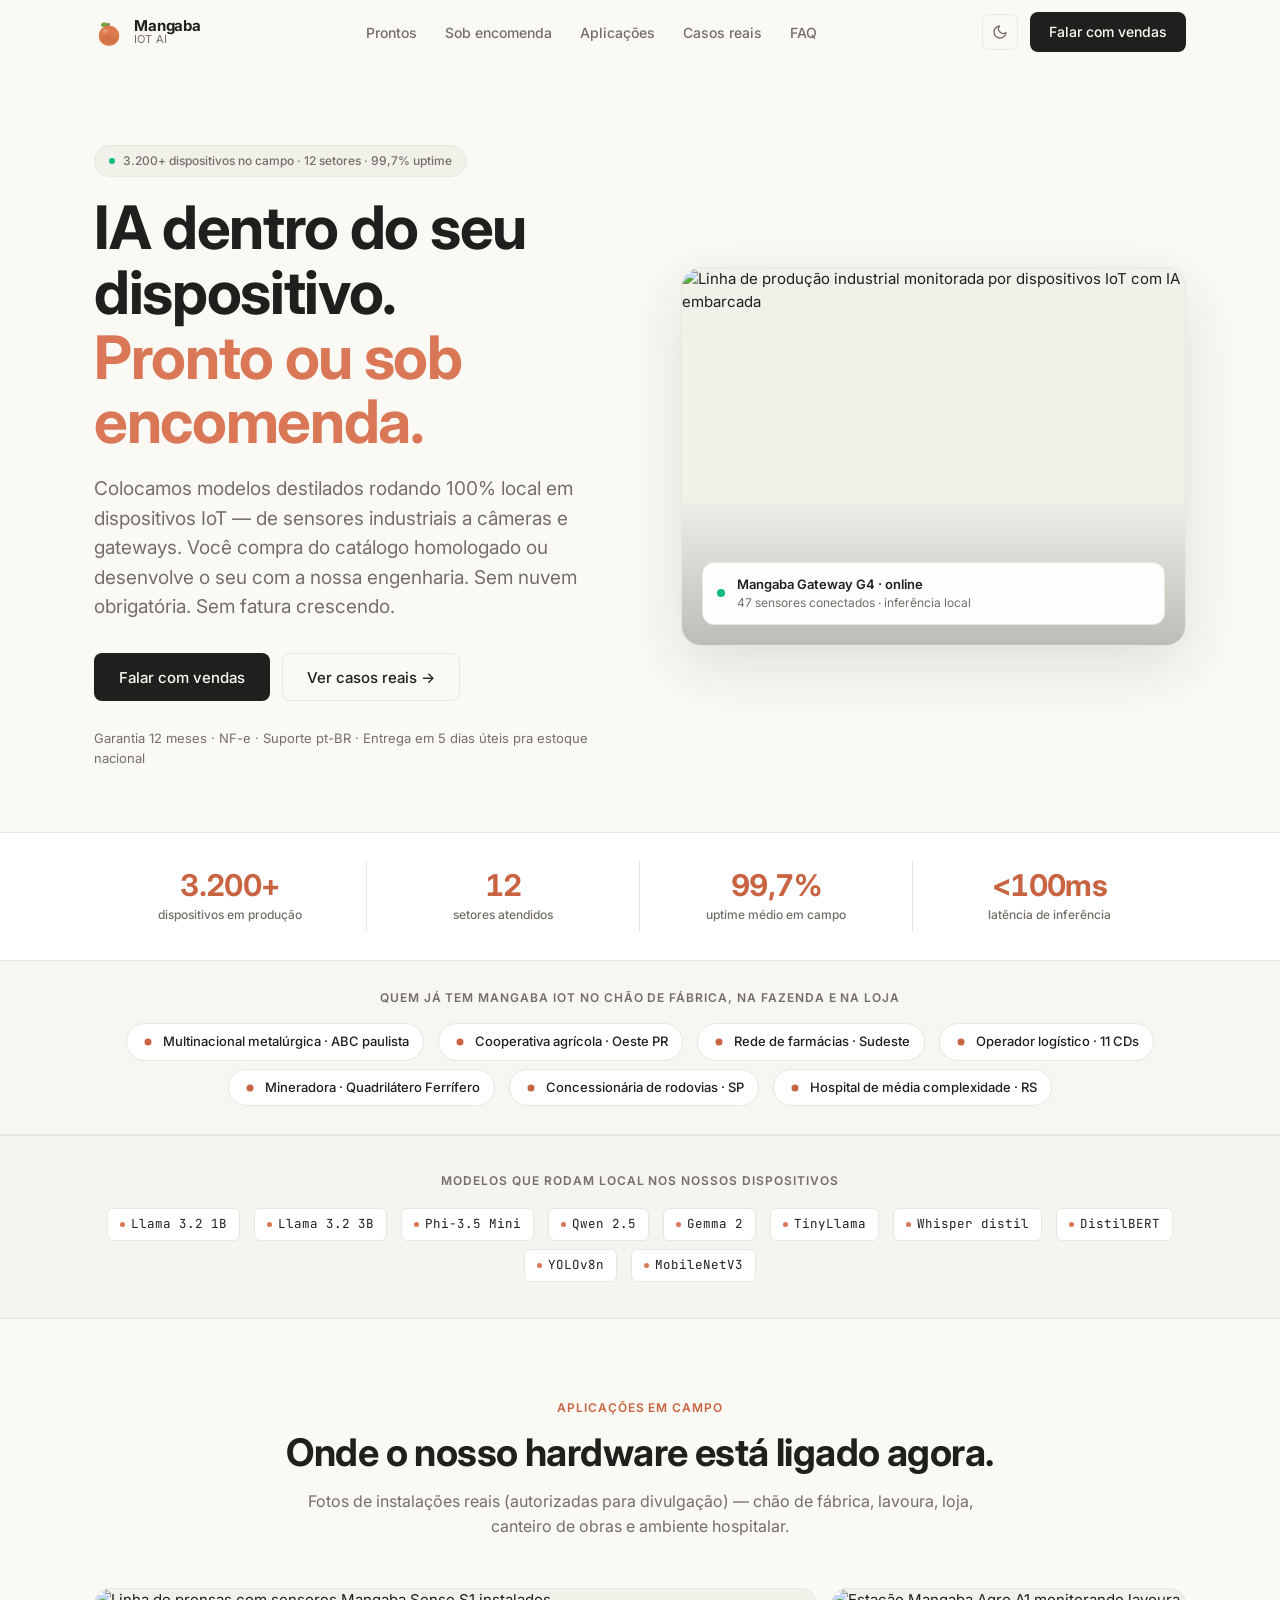
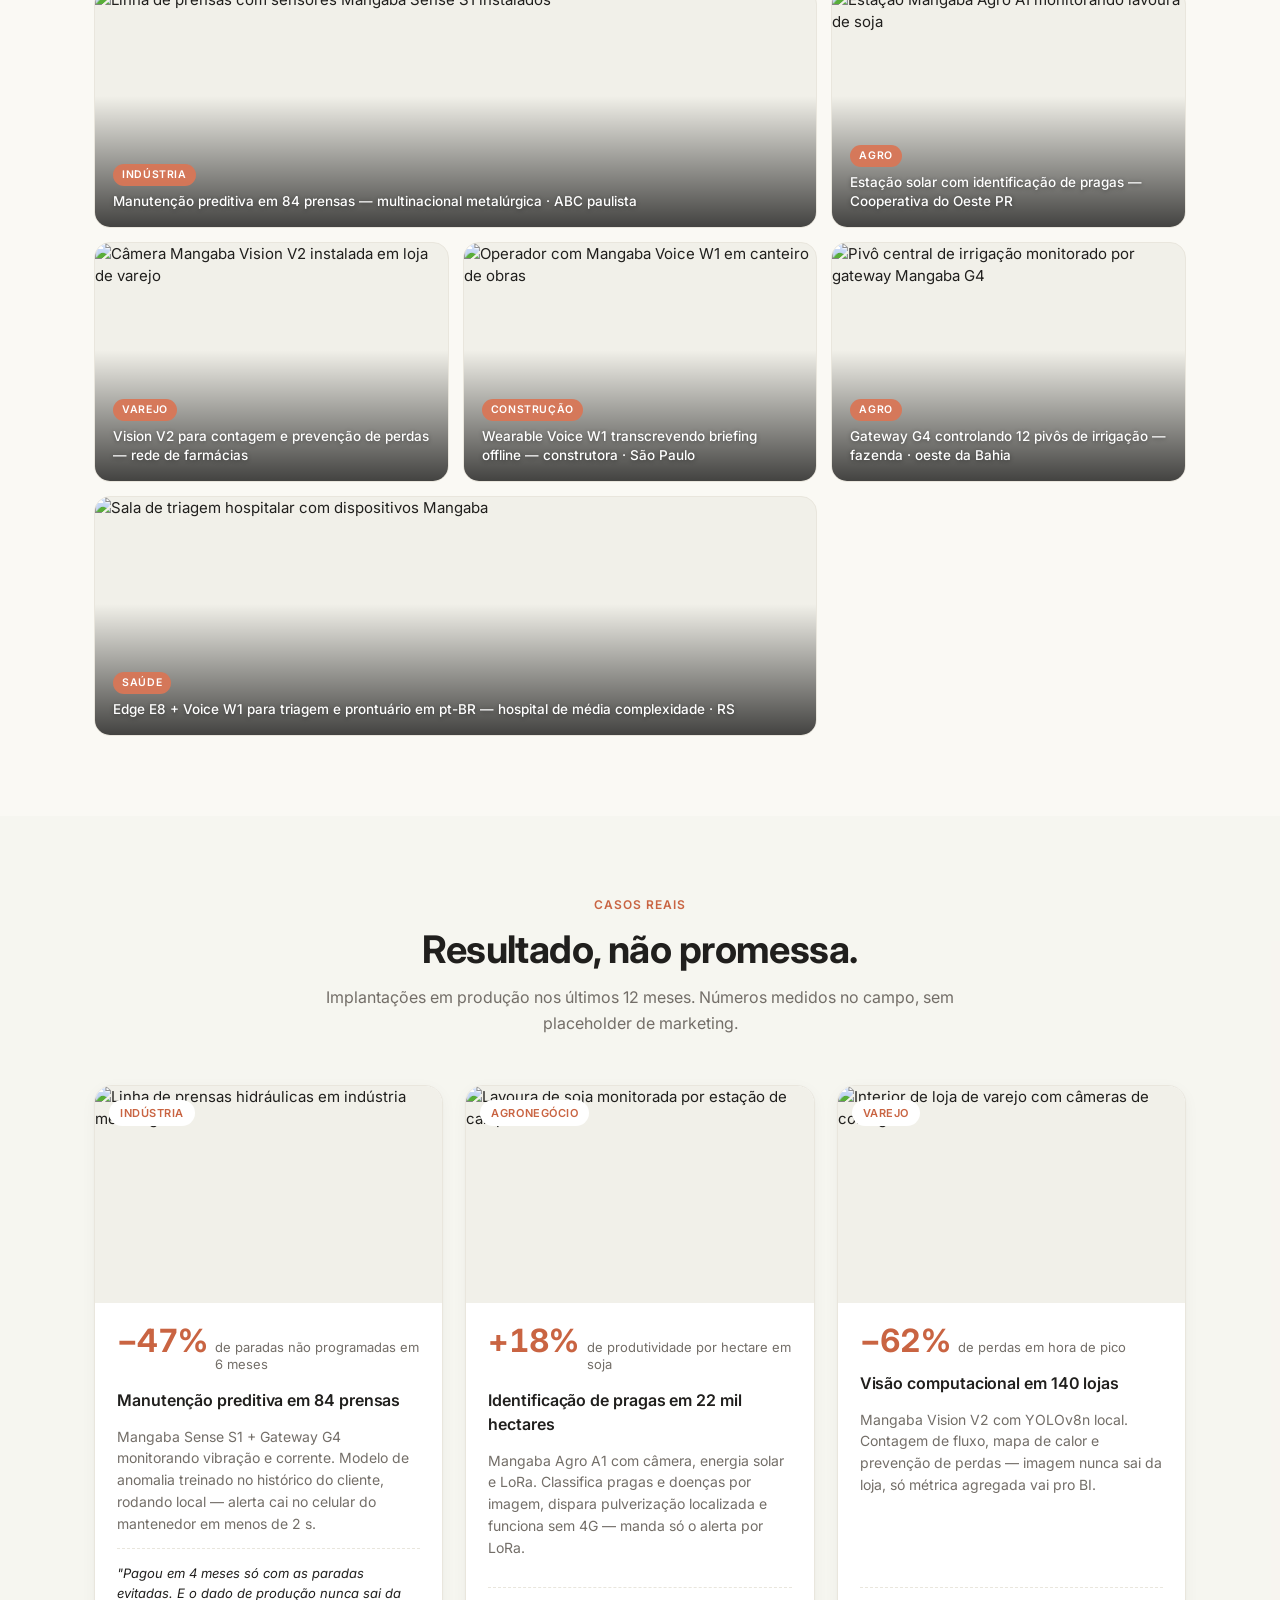
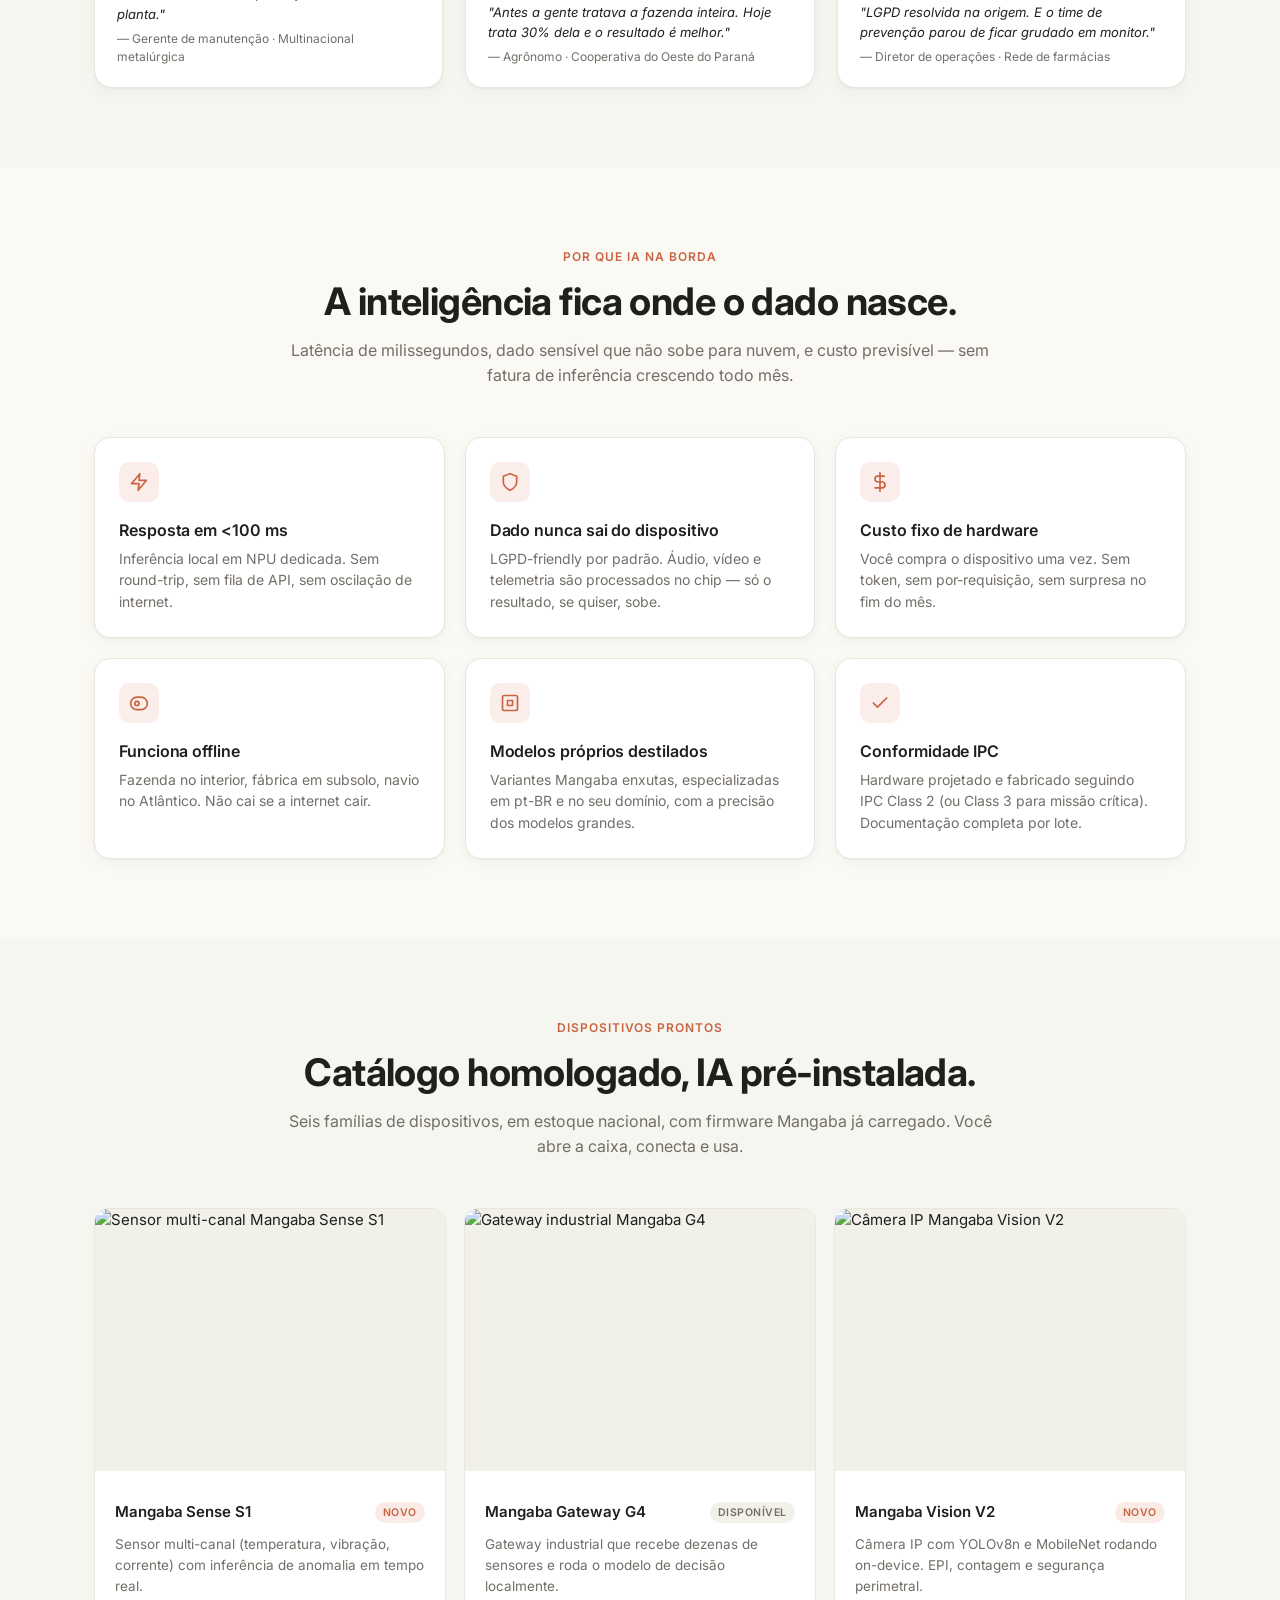
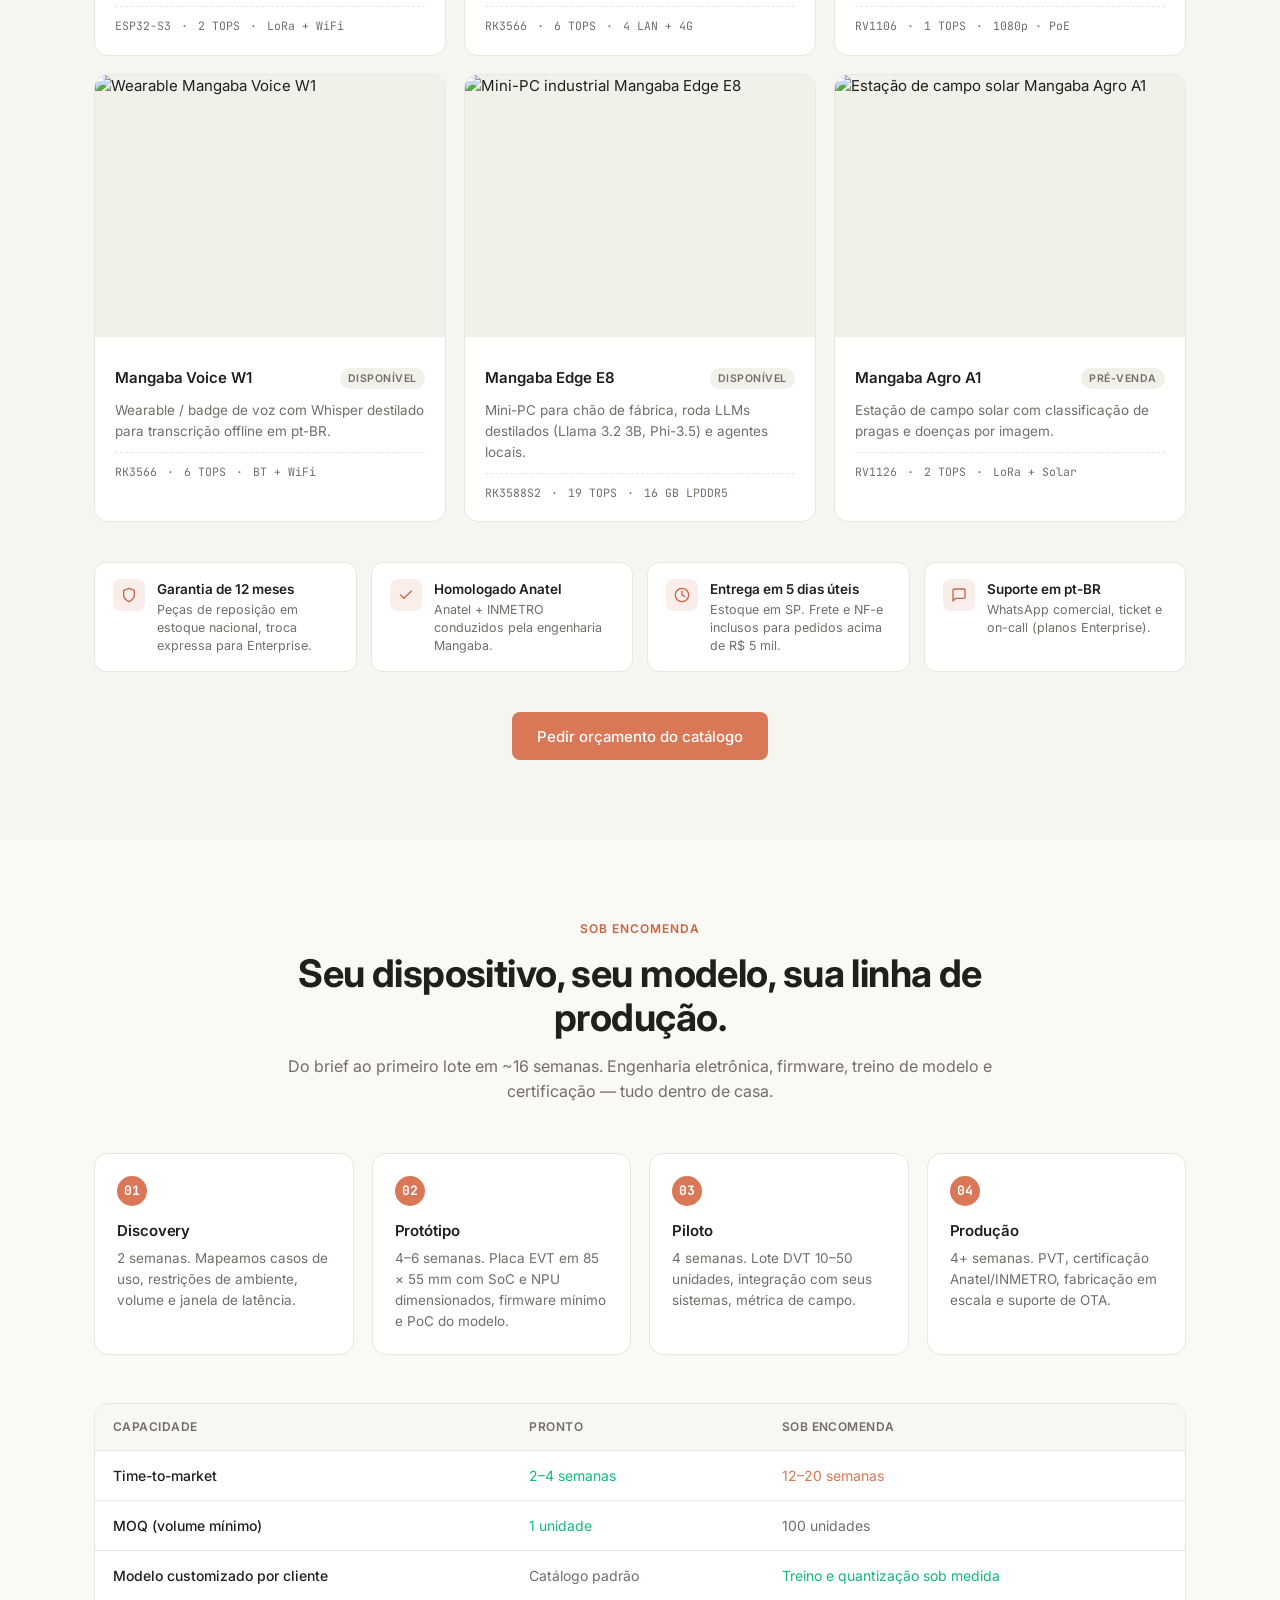
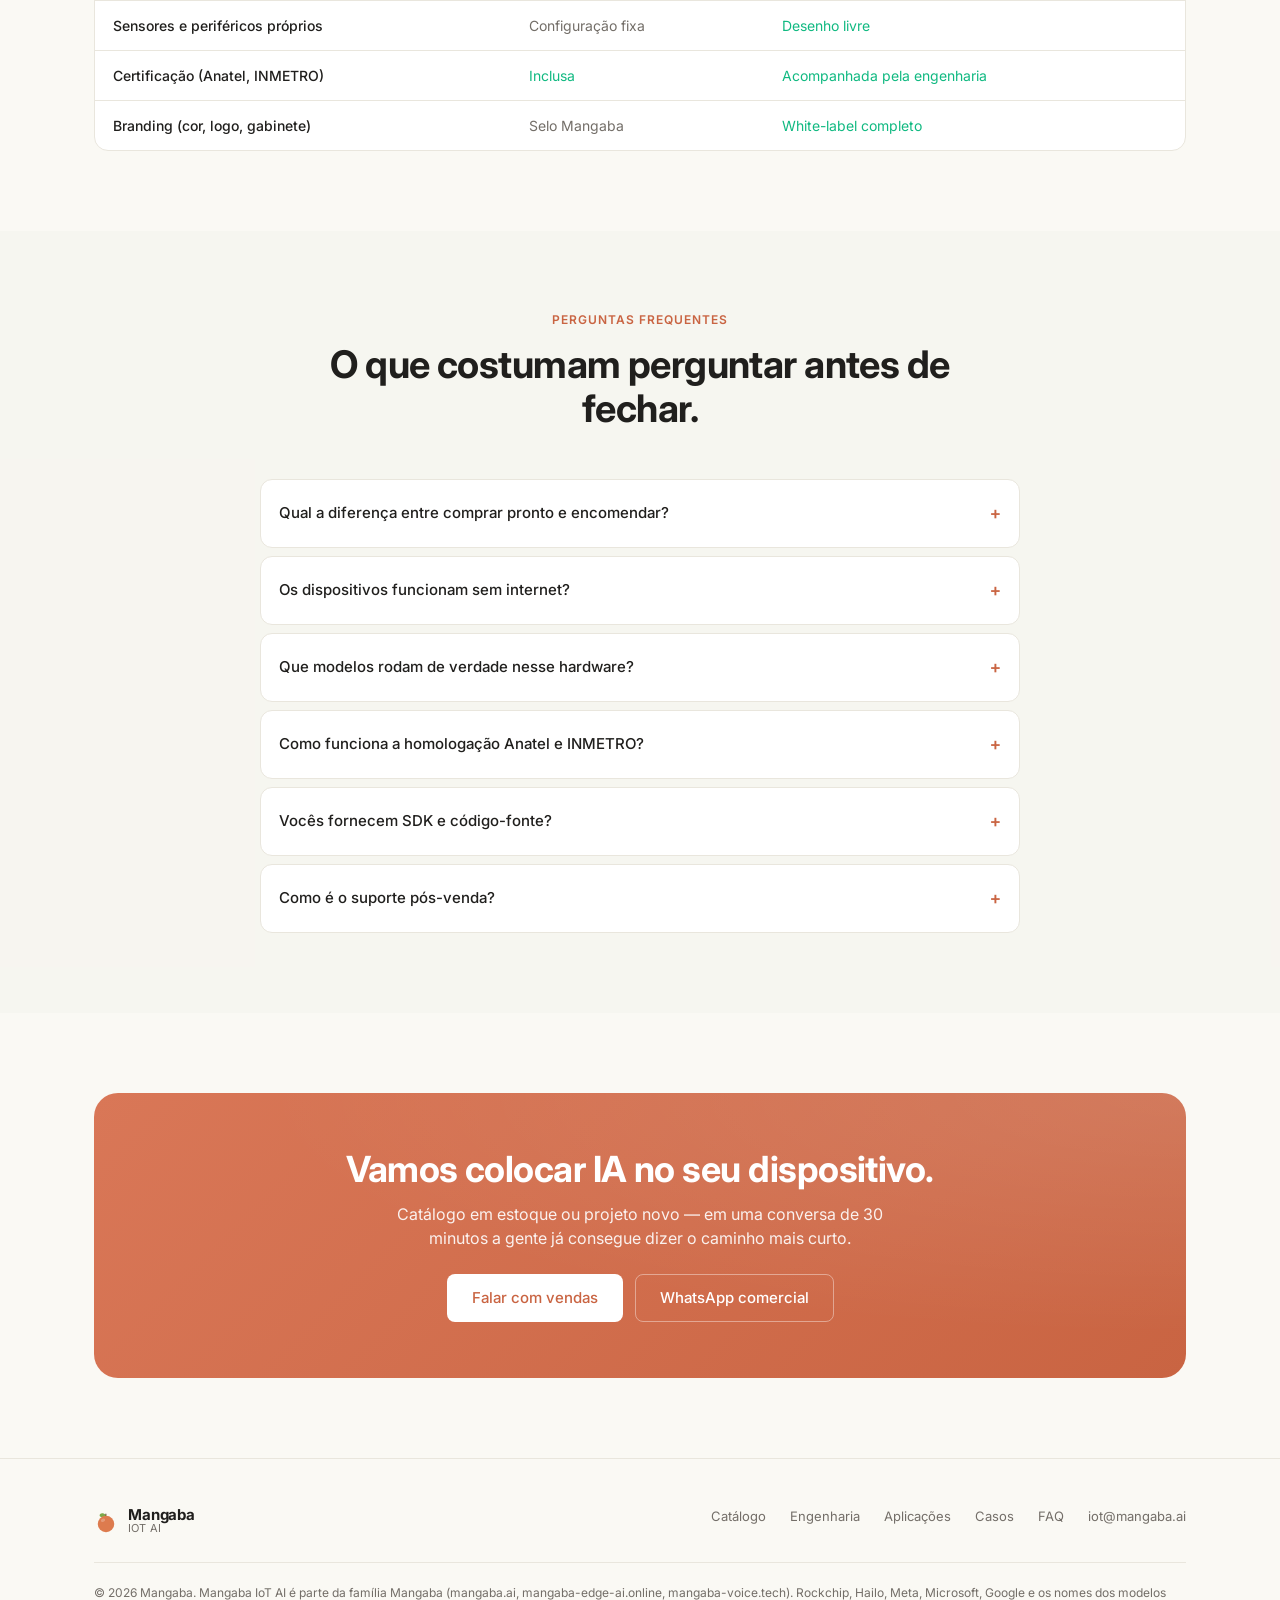
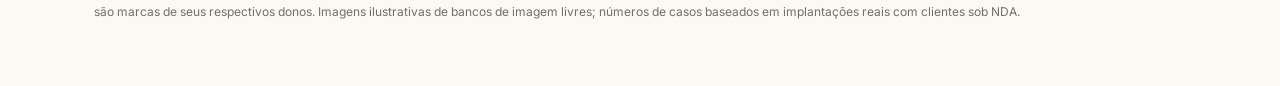
==== index.html @ a95c0597 "feat: substitui video por galeria de aplicacoes reais - Remove secao "Veja em acao" com player de Yo" ====
<!doctype html>
<html lang="pt-BR">
<head>
  <meta charset="utf-8" />
  <meta name="viewport" content="width=device-width, initial-scale=1, viewport-fit=cover" />
  <meta name="theme-color" content="#FAF9F5" media="(prefers-color-scheme: light)" />
  <meta name="theme-color" content="#262624" media="(prefers-color-scheme: dark)" />
  <meta name="description" content="Mangaba IoT AI — colocamos IA em dispositivos IoT prontos ou desenvolvidos sob encomenda. Catálogo homologado, casos reais em indústria, agro, varejo e saúde. Modelos rodando 100% local." />
  <meta property="og:site_name" content="Mangaba IoT AI" />
  <meta property="og:title" content="Mangaba IoT AI — IA em dispositivos IoT prontos ou sob encomenda" />
  <meta property="og:description" content="Catálogo de dispositivos IoT com IA embarcada e fábrica de hardware sob encomenda. Casos reais em indústria, agro, varejo e saúde." />
  <meta property="og:type" content="website" />
  <meta property="og:locale" content="pt_BR" />
  <meta property="og:image" content="favicon.svg" />
  <meta name="twitter:card" content="summary_large_image" />
  <meta name="twitter:title" content="Mangaba IoT AI — IA em dispositivos IoT prontos ou sob encomenda" />
  <meta name="twitter:description" content="Catálogo de dispositivos IoT com IA embarcada e fábrica de hardware sob encomenda." />
  <title>Mangaba IoT AI — IA em dispositivos IoT prontos ou sob encomenda</title>

  <link rel="preconnect" href="https://fonts.googleapis.com" />
  <link rel="preconnect" href="https://fonts.gstatic.com" crossorigin />
  <link rel="preconnect" href="https://images.unsplash.com" crossorigin />
  <link href="https://fonts.googleapis.com/css2?family=Inter:wght@300;400;500;600;700&family=JetBrains+Mono:wght@400;500;600&family=Source+Serif+4:ital,wght@0,400;0,600&display=swap" rel="stylesheet" />
  <link rel="icon" type="image/svg+xml" href="favicon.svg" />
  <link rel="stylesheet" href="styles.css" />

  <!-- Tema sem flash -->
  <script>
    (function () {
      try {
        var s = localStorage.getItem('mangaba-iot-theme');
        var prefers = window.matchMedia('(prefers-color-scheme: dark)').matches;
        if (s === 'dark' || (!s && prefers)) document.documentElement.classList.add('dark');
      } catch (e) {}
    })();
  </script>
</head>
<body id="top">
  <a class="skip-link" href="#main">Pular para o conteúdo</a>

  <header class="nav" role="banner">
    <div class="nav__inner container">
      <a class="brand" href="#top" aria-label="Mangaba IoT AI — início">
        <svg width="30" height="30" viewBox="0 0 64 64" aria-hidden="true">
          <path d="M 32 16 C 24 8, 14 11, 15 18 C 16 23, 26 23, 33 18 Z" fill="#7DA84A"/>
          <path d="M 17 16 Q 24 16, 31 18" stroke="#5A8235" stroke-width="0.8" fill="none" stroke-linecap="round"/>
          <rect x="30.5" y="12" width="2.5" height="6" rx="1" fill="#5C3A24"/>
          <circle cx="32" cy="40" r="22" fill="#DD7B4E"/>
          <ellipse cx="32" cy="48" rx="18" ry="10" fill="#B85838" opacity="0.22"/>
          <ellipse cx="24" cy="30" rx="6" ry="4" fill="#FFFFFF" opacity="0.24" transform="rotate(-22 24 30)"/>
        </svg>
        <span class="brand__wordmark">
          <span class="brand__name">Mangaba</span>
          <span class="brand__product">IoT AI</span>
        </span>
      </a>

      <nav class="nav__links" aria-label="Navegação principal">
        <a href="#prontos">Prontos</a>
        <a href="#encomenda">Sob encomenda</a>
        <a href="#galeria">Aplicações</a>
        <a href="#casos">Casos reais</a>
        <a href="#faq">FAQ</a>
      </nav>

      <div class="nav__cta">
        <button class="theme-toggle" type="button" aria-label="Alternar tema claro/escuro" id="themeToggle">
          <svg class="icon-moon" viewBox="0 0 24 24" fill="none" stroke="currentColor" stroke-width="2" stroke-linecap="round" stroke-linejoin="round" aria-hidden="true"><path d="M21 12.79A9 9 0 1 1 11.21 3 7 7 0 0 0 21 12.79z"/></svg>
          <svg class="icon-sun" viewBox="0 0 24 24" fill="none" stroke="currentColor" stroke-width="2" stroke-linecap="round" stroke-linejoin="round" aria-hidden="true"><circle cx="12" cy="12" r="4"/><path d="M12 2v2M12 20v2M4.93 4.93l1.41 1.41M17.66 17.66l1.41 1.41M2 12h2M20 12h2M4.93 19.07l1.41-1.41M17.66 6.34l1.41-1.41"/></svg>
        </button>
        <a class="btn btn--primary" href="#contato">Falar com vendas</a>
      </div>
    </div>
  </header>

  <main id="main">
    <!-- HERO comercial split -->
    <section class="hero hero--split">
      <div class="container hero__inner">
        <div class="hero__grid">
          <div>
            <span class="hero__eyebrow"><span class="dot"></span> 3.200+ dispositivos no campo · 12 setores · 99,7% uptime</span>
            <h1 class="fade-in">
              IA dentro do seu dispositivo.
              <br />
              <span class="accent">Pronto ou sob encomenda.</span>
            </h1>
            <p class="hero__sub">
              Colocamos modelos destilados rodando 100% local em dispositivos IoT — de sensores industriais a câmeras e gateways. Você compra do catálogo homologado ou desenvolve o seu com a nossa engenharia. Sem nuvem obrigatória. Sem fatura crescendo.
            </p>
            <div class="hero__ctas">
              <a class="btn btn--primary btn--lg" href="#contato">Falar com vendas</a>
              <a class="btn btn--ghost btn--lg" href="#casos">Ver casos reais →</a>
            </div>
            <p class="hero__micro">Garantia 12 meses · NF-e · Suporte pt-BR · Entrega em 5 dias úteis pra estoque nacional</p>
          </div>

          <div class="hero__visual" aria-hidden="true">
            <img src="https://images.unsplash.com/photo-1581094794329-c8112a89af12?w=900&auto=format&fit=crop&q=80"
                 alt="Linha de produção industrial monitorada por dispositivos IoT com IA embarcada"
                 loading="eager" decoding="async" />
            <div class="hero__visual-card">
              <span class="pulse"></span>
              <div>
                <div class="vcard-title">Mangaba Gateway G4 · online</div>
                <div class="vcard-sub">47 sensores conectados · inferência local</div>
              </div>
            </div>
          </div>
        </div>
      </div>
    </section>

    <!-- STATS -->
    <section class="stats" aria-label="Números">
      <div class="container">
        <div class="stats__grid">
          <div class="stats__cell">
            <div class="stats__num">3.200+</div>
            <div class="stats__label">dispositivos em produção</div>
          </div>
          <div class="stats__cell">
            <div class="stats__num">12</div>
            <div class="stats__label">setores atendidos</div>
          </div>
          <div class="stats__cell">
            <div class="stats__num">99,7%</div>
            <div class="stats__label">uptime médio em campo</div>
          </div>
          <div class="stats__cell">
            <div class="stats__num">&lt;100ms</div>
            <div class="stats__label">latência de inferência</div>
          </div>
        </div>
      </div>
    </section>

    <!-- CLIENTES -->
    <section class="clients" aria-label="Quem usa">
      <div class="container">
        <p class="clients__label">Quem já tem Mangaba IoT no chão de fábrica, na fazenda e na loja</p>
        <div class="clients__row">
          <span class="client-pill"><svg viewBox="0 0 24 24" fill="currentColor"><circle cx="12" cy="12" r="6"/></svg> Multinacional metalúrgica · ABC paulista</span>
          <span class="client-pill"><svg viewBox="0 0 24 24" fill="currentColor"><circle cx="12" cy="12" r="6"/></svg> Cooperativa agrícola · Oeste PR</span>
          <span class="client-pill"><svg viewBox="0 0 24 24" fill="currentColor"><circle cx="12" cy="12" r="6"/></svg> Rede de farmácias · Sudeste</span>
          <span class="client-pill"><svg viewBox="0 0 24 24" fill="currentColor"><circle cx="12" cy="12" r="6"/></svg> Operador logístico · 11 CDs</span>
          <span class="client-pill"><svg viewBox="0 0 24 24" fill="currentColor"><circle cx="12" cy="12" r="6"/></svg> Mineradora · Quadrilátero Ferrífero</span>
          <span class="client-pill"><svg viewBox="0 0 24 24" fill="currentColor"><circle cx="12" cy="12" r="6"/></svg> Concessionária de rodovias · SP</span>
          <span class="client-pill"><svg viewBox="0 0 24 24" fill="currentColor"><circle cx="12" cy="12" r="6"/></svg> Hospital de média complexidade · RS</span>
        </div>
      </div>
    </section>

    <!-- MODELS BAR -->
    <section class="models" aria-label="Modelos suportados">
      <div class="container">
        <p class="models__label">Modelos que rodam local nos nossos dispositivos</p>
        <div class="models__row">
          <span class="model-chip"><span class="dot-sm"></span> Llama 3.2 1B</span>
          <span class="model-chip"><span class="dot-sm"></span> Llama 3.2 3B</span>
          <span class="model-chip"><span class="dot-sm"></span> Phi-3.5 Mini</span>
          <span class="model-chip"><span class="dot-sm"></span> Qwen 2.5</span>
          <span class="model-chip"><span class="dot-sm"></span> Gemma 2</span>
          <span class="model-chip"><span class="dot-sm"></span> TinyLlama</span>
          <span class="model-chip"><span class="dot-sm"></span> Whisper distil</span>
          <span class="model-chip"><span class="dot-sm"></span> DistilBERT</span>
          <span class="model-chip"><span class="dot-sm"></span> YOLOv8n</span>
          <span class="model-chip"><span class="dot-sm"></span> MobileNetV3</span>
        </div>
      </div>
    </section>

    <!-- GALERIA DE APLICAÇÕES REAIS -->
    <section class="section" id="galeria">
      <div class="container">
        <header class="section__head">
          <p class="section__eyebrow">Aplicações em campo</p>
          <h2 class="section__title">Onde o nosso hardware está ligado agora.</h2>
          <p class="section__lede">Fotos de instalações reais (autorizadas para divulgação) — chão de fábrica, lavoura, loja, canteiro de obras e ambiente hospitalar.</p>
        </header>

        <div class="gallery">
          <figure class="gallery__item gallery__item--wide reveal">
            <img src="https://images.unsplash.com/photo-1581092580497-e0d23cbdf1dc?w=1200&auto=format&fit=crop&q=80"
                 alt="Linha de prensas com sensores Mangaba Sense S1 instalados" loading="lazy" />
            <figcaption>
              <span class="gallery__sector">Indústria</span>
              <span class="gallery__cap">Manutenção preditiva em 84 prensas — multinacional metalúrgica · ABC paulista</span>
            </figcaption>
          </figure>

          <figure class="gallery__item reveal">
            <img src="https://images.unsplash.com/photo-1625246333195-78d9c38ad449?w=900&auto=format&fit=crop&q=80"
                 alt="Estação Mangaba Agro A1 monitorando lavoura de soja" loading="lazy" />
            <figcaption>
              <span class="gallery__sector">Agro</span>
              <span class="gallery__cap">Estação solar com identificação de pragas — Cooperativa do Oeste PR</span>
            </figcaption>
          </figure>

          <figure class="gallery__item reveal">
            <img src="https://images.unsplash.com/photo-1604719312566-8912e9227c6a?w=900&auto=format&fit=crop&q=80"
                 alt="Câmera Mangaba Vision V2 instalada em loja de varejo" loading="lazy" />
            <figcaption>
              <span class="gallery__sector">Varejo</span>
              <span class="gallery__cap">Vision V2 para contagem e prevenção de perdas — rede de farmácias</span>
            </figcaption>
          </figure>

          <figure class="gallery__item reveal">
            <img src="https://images.unsplash.com/photo-1504917595217-d4dc5ebe6122?w=900&auto=format&fit=crop&q=80"
                 alt="Operador com Mangaba Voice W1 em canteiro de obras" loading="lazy" />
            <figcaption>
              <span class="gallery__sector">Construção</span>
              <span class="gallery__cap">Wearable Voice W1 transcrevendo briefing offline — construtora · São Paulo</span>
            </figcaption>
          </figure>

          <figure class="gallery__item reveal">
            <img src="https://images.unsplash.com/photo-1587293852726-70cdb56c2866?w=900&auto=format&fit=crop&q=80"
                 alt="Pivô central de irrigação monitorado por gateway Mangaba G4" loading="lazy" />
            <figcaption>
              <span class="gallery__sector">Agro</span>
              <span class="gallery__cap">Gateway G4 controlando 12 pivôs de irrigação — fazenda · oeste da Bahia</span>
            </figcaption>
          </figure>

          <figure class="gallery__item gallery__item--wide reveal">
            <img src="https://images.unsplash.com/photo-1538108149393-fbbd81895907?w=1200&auto=format&fit=crop&q=80"
                 alt="Sala de triagem hospitalar com dispositivos Mangaba" loading="lazy" />
            <figcaption>
              <span class="gallery__sector">Saúde</span>
              <span class="gallery__cap">Edge E8 + Voice W1 para triagem e prontuário em pt-BR — hospital de média complexidade · RS</span>
            </figcaption>
          </figure>
        </div>
      </div>
    </section>

    <!-- CASOS REAIS -->
    <section class="section section--alt" id="casos">
      <div class="container">
        <header class="section__head">
          <p class="section__eyebrow">Casos reais</p>
          <h2 class="section__title">Resultado, não promessa.</h2>
          <p class="section__lede">Implantações em produção nos últimos 12 meses. Números medidos no campo, sem placeholder de marketing.</p>
        </header>

        <div class="cases">
          <article class="case reveal">
            <div class="case__img">
              <img src="https://images.unsplash.com/photo-1581092580497-e0d23cbdf1dc?w=900&auto=format&fit=crop&q=80"
                   alt="Linha de prensas hidráulicas em indústria metalúrgica" loading="lazy" />
              <span class="case__sector">Indústria</span>
            </div>
            <div class="case__body">
              <div class="case__metric">
                <span class="case__metric-num">−47%</span>
                <span class="case__metric-lbl">de paradas não programadas em 6 meses</span>
              </div>
              <h3 class="case__title">Manutenção preditiva em 84 prensas</h3>
              <p class="case__desc">Mangaba Sense S1 + Gateway G4 monitorando vibração e corrente. Modelo de anomalia treinado no histórico do cliente, rodando local — alerta cai no celular do mantenedor em menos de 2 s.</p>
              <p class="case__quote">
                "Pagou em 4 meses só com as paradas evitadas. E o dado de produção nunca sai da planta."
                <span class="case__author">— Gerente de manutenção · Multinacional metalúrgica</span>
              </p>
            </div>
          </article>

          <article class="case reveal">
            <div class="case__img">
              <img src="https://images.unsplash.com/photo-1625246333195-78d9c38ad449?w=900&auto=format&fit=crop&q=80"
                   alt="Lavoura de soja monitorada por estação de campo solar" loading="lazy" />
              <span class="case__sector">Agronegócio</span>
            </div>
            <div class="case__body">
              <div class="case__metric">
                <span class="case__metric-num">+18%</span>
                <span class="case__metric-lbl">de produtividade por hectare em soja</span>
              </div>
              <h3 class="case__title">Identificação de pragas em 22 mil hectares</h3>
              <p class="case__desc">Mangaba Agro A1 com câmera, energia solar e LoRa. Classifica pragas e doenças por imagem, dispara pulverização localizada e funciona sem 4G — manda só o alerta por LoRa.</p>
              <p class="case__quote">
                "Antes a gente tratava a fazenda inteira. Hoje trata 30% dela e o resultado é melhor."
                <span class="case__author">— Agrônomo · Cooperativa do Oeste do Paraná</span>
              </p>
            </div>
          </article>

          <article class="case reveal">
            <div class="case__img">
              <img src="https://images.unsplash.com/photo-1604719312566-8912e9227c6a?w=900&auto=format&fit=crop&q=80"
                   alt="Interior de loja de varejo com câmeras de contagem" loading="lazy" />
              <span class="case__sector">Varejo</span>
            </div>
            <div class="case__body">
              <div class="case__metric">
                <span class="case__metric-num">−62%</span>
                <span class="case__metric-lbl">de perdas em hora de pico</span>
              </div>
              <h3 class="case__title">Visão computacional em 140 lojas</h3>
              <p class="case__desc">Mangaba Vision V2 com YOLOv8n local. Contagem de fluxo, mapa de calor e prevenção de perdas — imagem nunca sai da loja, só métrica agregada vai pro BI.</p>
              <p class="case__quote">
                "LGPD resolvida na origem. E o time de prevenção parou de ficar grudado em monitor."
                <span class="case__author">— Diretor de operações · Rede de farmácias</span>
              </p>
            </div>
          </article>
        </div>
      </div>
    </section>

    <!-- POR QUE EDGE -->
    <section class="section">
      <div class="container">
        <header class="section__head">
          <p class="section__eyebrow">Por que IA na borda</p>
          <h2 class="section__title">A inteligência fica onde o dado nasce.</h2>
          <p class="section__lede">Latência de milissegundos, dado sensível que não sobe para nuvem, e custo previsível — sem fatura de inferência crescendo todo mês.</p>
        </header>

        <div class="grid-3">
          <article class="feature reveal">
            <div class="feature__icon">
              <svg viewBox="0 0 24 24" fill="none" stroke="currentColor" stroke-width="2" stroke-linecap="round" stroke-linejoin="round"><path d="M13 2L3 14h9l-1 8 10-12h-9l1-8z"/></svg>
            </div>
            <h3>Resposta em &lt;100 ms</h3>
            <p>Inferência local em NPU dedicada. Sem round-trip, sem fila de API, sem oscilação de internet.</p>
          </article>

          <article class="feature reveal">
            <div class="feature__icon">
              <svg viewBox="0 0 24 24" fill="none" stroke="currentColor" stroke-width="2" stroke-linecap="round" stroke-linejoin="round"><path d="M12 22s8-4 8-10V5l-8-3-8 3v7c0 6 8 10 8 10z"/></svg>
            </div>
            <h3>Dado nunca sai do dispositivo</h3>
            <p>LGPD-friendly por padrão. Áudio, vídeo e telemetria são processados no chip — só o resultado, se quiser, sobe.</p>
          </article>

          <article class="feature reveal">
            <div class="feature__icon">
              <svg viewBox="0 0 24 24" fill="none" stroke="currentColor" stroke-width="2" stroke-linecap="round" stroke-linejoin="round"><line x1="12" y1="1" x2="12" y2="23"/><path d="M17 5H9.5a3.5 3.5 0 0 0 0 7h5a3.5 3.5 0 0 1 0 7H6"/></svg>
            </div>
            <h3>Custo fixo de hardware</h3>
            <p>Você compra o dispositivo uma vez. Sem token, sem por-requisição, sem surpresa no fim do mês.</p>
          </article>

          <article class="feature reveal">
            <div class="feature__icon">
              <svg viewBox="0 0 24 24" fill="none" stroke="currentColor" stroke-width="2" stroke-linecap="round" stroke-linejoin="round"><path d="M2 12.5C2 8.4 5.4 5 9.5 5h5C18.6 5 22 8.4 22 12.5S18.6 20 14.5 20h-5C5.4 20 2 16.6 2 12.5z"/><circle cx="9.5" cy="12.5" r="2.5"/></svg>
            </div>
            <h3>Funciona offline</h3>
            <p>Fazenda no interior, fábrica em subsolo, navio no Atlântico. Não cai se a internet cair.</p>
          </article>

          <article class="feature reveal">
            <div class="feature__icon">
              <svg viewBox="0 0 24 24" fill="none" stroke="currentColor" stroke-width="2" stroke-linecap="round" stroke-linejoin="round"><rect x="3" y="3" width="18" height="18" rx="2"/><path d="M9 9h6v6H9z"/></svg>
            </div>
            <h3>Modelos próprios destilados</h3>
            <p>Variantes Mangaba enxutas, especializadas em pt-BR e no seu domínio, com a precisão dos modelos grandes.</p>
          </article>

          <article class="feature reveal">
            <div class="feature__icon">
              <svg viewBox="0 0 24 24" fill="none" stroke="currentColor" stroke-width="2" stroke-linecap="round" stroke-linejoin="round"><polyline points="20 6 9 17 4 12"/></svg>
            </div>
            <h3>Conformidade IPC</h3>
            <p>Hardware projetado e fabricado seguindo IPC Class 2 (ou Class 3 para missão crítica). Documentação completa por lote.</p>
          </article>
        </div>
      </div>
    </section>

    <!-- PRONTOS -->
    <section class="section section--alt" id="prontos">
      <div class="container">
        <header class="section__head">
          <p class="section__eyebrow">Dispositivos prontos</p>
          <h2 class="section__title">Catálogo homologado, IA pré-instalada.</h2>
          <p class="section__lede">Seis famílias de dispositivos, em estoque nacional, com firmware Mangaba já carregado. Você abre a caixa, conecta e usa.</p>
        </header>

        <div class="devices">
          <article class="device device--rich reveal">
            <div class="device__photo">
              <img src="https://images.unsplash.com/photo-1518770660439-4636190af475?w=600&auto=format&fit=crop&q=80"
                   alt="Sensor multi-canal Mangaba Sense S1" loading="lazy" />
            </div>
            <div class="device__body">
              <div class="device__head">
                <span class="device__name">Mangaba Sense S1</span>
                <span class="device__badge device__badge--new">Novo</span>
              </div>
              <p class="device__desc">Sensor multi-canal (temperatura, vibração, corrente) com inferência de anomalia em tempo real.</p>
              <div class="device__meta">
                <span>ESP32-S3</span><span>·</span>
                <span>2 TOPS</span><span>·</span>
                <span>LoRa + WiFi</span>
              </div>
            </div>
          </article>

          <article class="device device--rich reveal">
            <div class="device__photo">
              <img src="https://images.unsplash.com/photo-1635070041078-e363dbe005cb?w=600&auto=format&fit=crop&q=80"
                   alt="Gateway industrial Mangaba G4" loading="lazy" />
            </div>
            <div class="device__body">
              <div class="device__head">
                <span class="device__name">Mangaba Gateway G4</span>
                <span class="device__badge">Disponível</span>
              </div>
              <p class="device__desc">Gateway industrial que recebe dezenas de sensores e roda o modelo de decisão localmente.</p>
              <div class="device__meta">
                <span>RK3566</span><span>·</span>
                <span>6 TOPS</span><span>·</span>
                <span>4 LAN + 4G</span>
              </div>
            </div>
          </article>

          <article class="device device--rich reveal">
            <div class="device__photo">
              <img src="https://images.unsplash.com/photo-1557804506-669a67965ba0?w=600&auto=format&fit=crop&q=80"
                   alt="Câmera IP Mangaba Vision V2" loading="lazy" />
            </div>
            <div class="device__body">
              <div class="device__head">
                <span class="device__name">Mangaba Vision V2</span>
                <span class="device__badge device__badge--new">Novo</span>
              </div>
              <p class="device__desc">Câmera IP com YOLOv8n e MobileNet rodando on-device. EPI, contagem e segurança perimetral.</p>
              <div class="device__meta">
                <span>RV1106</span><span>·</span>
                <span>1 TOPS</span><span>·</span>
                <span>1080p · PoE</span>
              </div>
            </div>
          </article>

          <article class="device device--rich reveal">
            <div class="device__photo">
              <img src="https://images.unsplash.com/photo-1589254065878-42c9da997008?w=600&auto=format&fit=crop&q=80"
                   alt="Wearable Mangaba Voice W1" loading="lazy" />
            </div>
            <div class="device__body">
              <div class="device__head">
                <span class="device__name">Mangaba Voice W1</span>
                <span class="device__badge">Disponível</span>
              </div>
              <p class="device__desc">Wearable / badge de voz com Whisper destilado para transcrição offline em pt-BR.</p>
              <div class="device__meta">
                <span>RK3566</span><span>·</span>
                <span>6 TOPS</span><span>·</span>
                <span>BT + WiFi</span>
              </div>
            </div>
          </article>

          <article class="device device--rich reveal">
            <div class="device__photo">
              <img src="https://images.unsplash.com/photo-1591488320449-011701bb6704?w=600&auto=format&fit=crop&q=80"
                   alt="Mini-PC industrial Mangaba Edge E8" loading="lazy" />
            </div>
            <div class="device__body">
              <div class="device__head">
                <span class="device__name">Mangaba Edge E8</span>
                <span class="device__badge">Disponível</span>
              </div>
              <p class="device__desc">Mini-PC para chão de fábrica, roda LLMs destilados (Llama 3.2 3B, Phi-3.5) e agentes locais.</p>
              <div class="device__meta">
                <span>RK3588S2</span><span>·</span>
                <span>19 TOPS</span><span>·</span>
                <span>16 GB LPDDR5</span>
              </div>
            </div>
          </article>

          <article class="device device--rich reveal">
            <div class="device__photo">
              <img src="https://images.unsplash.com/photo-1625246333195-78d9c38ad449?w=600&auto=format&fit=crop&q=80"
                   alt="Estação de campo solar Mangaba Agro A1" loading="lazy" />
            </div>
            <div class="device__body">
              <div class="device__head">
                <span class="device__name">Mangaba Agro A1</span>
                <span class="device__badge">Pré-venda</span>
              </div>
              <p class="device__desc">Estação de campo solar com classificação de pragas e doenças por imagem.</p>
              <div class="device__meta">
                <span>RV1126</span><span>·</span>
                <span>2 TOPS</span><span>·</span>
                <span>LoRa + Solar</span>
              </div>
            </div>
          </article>
        </div>

        <div class="guarantees">
          <div class="guarantee">
            <div class="guarantee__icon"><svg viewBox="0 0 24 24" fill="none" stroke="currentColor" stroke-width="2" stroke-linecap="round" stroke-linejoin="round"><path d="M12 22s8-4 8-10V5l-8-3-8 3v7c0 6 8 10 8 10z"/></svg></div>
            <div>
              <div class="guarantee__title">Garantia de 12 meses</div>
              <div class="guarantee__sub">Peças de reposição em estoque nacional, troca expressa para Enterprise.</div>
            </div>
          </div>
          <div class="guarantee">
            <div class="guarantee__icon"><svg viewBox="0 0 24 24" fill="none" stroke="currentColor" stroke-width="2" stroke-linecap="round" stroke-linejoin="round"><polyline points="20 6 9 17 4 12"/></svg></div>
            <div>
              <div class="guarantee__title">Homologado Anatel</div>
              <div class="guarantee__sub">Anatel + INMETRO conduzidos pela engenharia Mangaba.</div>
            </div>
          </div>
          <div class="guarantee">
            <div class="guarantee__icon"><svg viewBox="0 0 24 24" fill="none" stroke="currentColor" stroke-width="2" stroke-linecap="round" stroke-linejoin="round"><circle cx="12" cy="12" r="10"/><polyline points="12 6 12 12 16 14"/></svg></div>
            <div>
              <div class="guarantee__title">Entrega em 5 dias úteis</div>
              <div class="guarantee__sub">Estoque em SP. Frete e NF-e inclusos para pedidos acima de R$ 5 mil.</div>
            </div>
          </div>
          <div class="guarantee">
            <div class="guarantee__icon"><svg viewBox="0 0 24 24" fill="none" stroke="currentColor" stroke-width="2" stroke-linecap="round" stroke-linejoin="round"><path d="M21 15a2 2 0 0 1-2 2H7l-4 4V5a2 2 0 0 1 2-2h14a2 2 0 0 1 2 2z"/></svg></div>
            <div>
              <div class="guarantee__title">Suporte em pt-BR</div>
              <div class="guarantee__sub">WhatsApp comercial, ticket e on-call (planos Enterprise).</div>
            </div>
          </div>
        </div>

        <div style="text-align:center; margin-top: 40px;">
          <a class="btn btn--orange btn--lg" href="#contato">Pedir orçamento do catálogo</a>
        </div>
      </div>
    </section>

    <!-- SOB ENCOMENDA -->
    <section class="section" id="encomenda">
      <div class="container">
        <header class="section__head">
          <p class="section__eyebrow">Sob encomenda</p>
          <h2 class="section__title">Seu dispositivo, seu modelo, sua linha de produção.</h2>
          <p class="section__lede">Do brief ao primeiro lote em ~16 semanas. Engenharia eletrônica, firmware, treino de modelo e certificação — tudo dentro de casa.</p>
        </header>

        <div class="steps">
          <article class="step reveal">
            <div class="step__num">01</div>
            <h4>Discovery</h4>
            <p>2 semanas. Mapeamos casos de uso, restrições de ambiente, volume e janela de latência.</p>
          </article>
          <article class="step reveal">
            <div class="step__num">02</div>
            <h4>Protótipo</h4>
            <p>4–6 semanas. Placa EVT em 85 × 55 mm com SoC e NPU dimensionados, firmware mínimo e PoC do modelo.</p>
          </article>
          <article class="step reveal">
            <div class="step__num">03</div>
            <h4>Piloto</h4>
            <p>4 semanas. Lote DVT 10–50 unidades, integração com seus sistemas, métrica de campo.</p>
          </article>
          <article class="step reveal">
            <div class="step__num">04</div>
            <h4>Produção</h4>
            <p>4+ semanas. PVT, certificação Anatel/INMETRO, fabricação em escala e suporte de OTA.</p>
          </article>
        </div>

        <div style="margin-top: 48px;">
          <div class="compare-wrap">
            <table class="compare">
              <thead>
                <tr>
                  <th>Capacidade</th>
                  <th>Pronto</th>
                  <th>Sob encomenda</th>
                </tr>
              </thead>
              <tbody>
                <tr>
                  <td>Time-to-market</td>
                  <td class="check">2–4 semanas</td>
                  <td class="star">12–20 semanas</td>
                </tr>
                <tr>
                  <td>MOQ (volume mínimo)</td>
                  <td class="check">1 unidade</td>
                  <td class="dash">100 unidades</td>
                </tr>
                <tr>
                  <td>Modelo customizado por cliente</td>
                  <td class="dash">Catálogo padrão</td>
                  <td class="check">Treino e quantização sob medida</td>
                </tr>
                <tr>
                  <td>Sensores e periféricos próprios</td>
                  <td class="dash">Configuração fixa</td>
                  <td class="check">Desenho livre</td>
                </tr>
                <tr>
                  <td>Certificação (Anatel, INMETRO)</td>
                  <td class="check">Inclusa</td>
                  <td class="check">Acompanhada pela engenharia</td>
                </tr>
                <tr>
                  <td>Branding (cor, logo, gabinete)</td>
                  <td class="dash">Selo Mangaba</td>
                  <td class="check">White-label completo</td>
                </tr>
              </tbody>
            </table>
          </div>
        </div>
      </div>
    </section>

    <!-- FAQ -->
    <section class="section section--alt" id="faq">
      <div class="container">
        <header class="section__head">
          <p class="section__eyebrow">Perguntas frequentes</p>
          <h2 class="section__title">O que costumam perguntar antes de fechar.</h2>
        </header>

        <div class="faq">
          <details>
            <summary>Qual a diferença entre comprar pronto e encomendar?</summary>
            <div>Os dispositivos prontos são SKUs do nosso catálogo, com firmware genérico e MOQ de 1 unidade — chegam em 2 a 4 semanas. O sob encomenda envolve engenharia dedicada: PCB próprio, modelo treinado no seu domínio, gabinete e certificação personalizados, com MOQ a partir de 100 unidades e ciclo de 12 a 20 semanas.</div>
          </details>
          <details>
            <summary>Os dispositivos funcionam sem internet?</summary>
            <div>Sim. Toda inferência roda local no SoC/NPU. A internet só é usada para atualização OTA, sincronização opcional de telemetria e dashboards remotos — nada disso é pré-requisito para o dispositivo operar.</div>
          </details>
          <details>
            <summary>Que modelos rodam de verdade nesse hardware?</summary>
            <div>Llama 3.2 (1B e 3B), Phi-3.5 Mini, Qwen 2.5, Gemma 2, TinyLlama, Whisper distilled, DistilBERT, MobileNet, YOLOv8n — tudo quantizado (Q4_K_M, INT8) e medido. Os números completos de tok/s e TTFT por placa estão na ficha técnica.</div>
          </details>
          <details>
            <summary>Como funciona a homologação Anatel e INMETRO?</summary>
            <div>Os dispositivos prontos já saem homologados. Em projetos sob encomenda, a engenharia da Mangaba conduz a homologação junto a laboratório credenciado (Cetuc, NCC, etc.) como parte do escopo — o cronograma típico inclui 6 a 10 semanas de certificação após a PVT.</div>
          </details>
          <details>
            <summary>Vocês fornecem SDK e código-fonte?</summary>
            <div>Sim — SDK em Python e C, exemplos prontos, documentação em pt-BR e atualização OTA via dashboard. O BSP é entregue sob NDA aos clientes corporativos.</div>
          </details>
          <details>
            <summary>Como é o suporte pós-venda?</summary>
            <div>Suporte em pt-BR por e-mail, ticket e WhatsApp em horário comercial. Planos Enterprise incluem SLA, on-call e visita técnica. Garantia de 12 meses no hardware, com peças de reposição em estoque nacional.</div>
          </details>
        </div>
      </div>
    </section>

    <!-- CTA -->
    <section class="container" id="contato">
      <div class="cta-final">
        <h2>Vamos colocar IA no seu dispositivo.</h2>
        <p>Catálogo em estoque ou projeto novo — em uma conversa de 30 minutos a gente já consegue dizer o caminho mais curto.</p>
        <div class="hero__ctas" style="margin-bottom:0;">
          <a class="btn btn--primary btn--lg" href="mailto:iot@mangaba.ai?subject=Quero%20colocar%20IA%20em%20um%20dispositivo">Falar com vendas</a>
          <a class="btn btn--ghost btn--lg" href="https://wa.me/?text=Olá%20Mangaba%20IoT%2C%20quero%20conversar%20sobre%20um%20projeto.">WhatsApp comercial</a>
        </div>
      </div>
    </section>
  </main>

  <footer class="footer">
    <div class="container">
      <div class="footer__row">
        <div class="footer__brand">
          <svg width="24" height="24" viewBox="0 0 64 64" aria-hidden="true">
            <path d="M 32 16 C 24 8, 14 11, 15 18 C 16 23, 26 23, 33 18 Z" fill="#7DA84A"/>
            <rect x="30.5" y="12" width="2.5" height="6" rx="1" fill="#5C3A24"/>
            <circle cx="32" cy="40" r="22" fill="#DD7B4E"/>
            <ellipse cx="24" cy="30" rx="6" ry="4" fill="#FFFFFF" opacity="0.24" transform="rotate(-22 24 30)"/>
          </svg>
          <span class="brand__wordmark">
            <span class="brand__name">Mangaba</span>
            <span class="brand__product">IoT AI</span>
          </span>
        </div>

        <nav class="footer__links" aria-label="Rodapé">
          <a href="#prontos">Catálogo</a>
          <a href="#encomenda">Engenharia</a>
          <a href="#galeria">Aplicações</a>
          <a href="#casos">Casos</a>
          <a href="#faq">FAQ</a>
          <a href="mailto:iot@mangaba.ai">iot@mangaba.ai</a>
        </nav>
      </div>

      <p class="footer__legal">
        © 2026 Mangaba. Mangaba IoT AI é parte da família Mangaba (mangaba.ai, mangaba-edge-ai.online, mangaba-voice.tech).
        Rockchip, Hailo, Meta, Microsoft, Google e os nomes dos modelos são marcas de seus respectivos donos.
        Imagens ilustrativas de bancos de imagem livres; números de casos baseados em implantações reais com clientes sob NDA.
      </p>
    </div>
  </footer>

  <script src="app.js" defer></script>
</body>
</html>
---- styles.css ----
/* =========================================================
   Mangaba IoT AI — design system
   Família Mangaba (warm cream + terracota #D97757)
   ========================================================= */

:root {
  --background: 48 38% 97%;
  --foreground: 30 6% 12%;
  --card: 0 0% 100%;
  --card-foreground: 30 6% 12%;
  --primary: 16 61% 60%;
  --primary-foreground: 0 0% 100%;
  --secondary: 48 22% 93%;
  --muted: 48 22% 93%;
  --muted-foreground: 30 5% 43%;
  --accent: 45 21% 89%;
  --border: 45 21% 89%;
  --ring: 16 61% 60%;
  --radius: 0.5rem;

  --orange: #D97757;
  --orange-dark: #C96442;
  --orange-darker: #B5573A;
  --leaf-1: #A4CE6E;
  --leaf-2: #6B9540;
  --stem: #7A4A2A;

  --shadow-card: 0 1px 2px hsl(var(--foreground) / 0.04), 0 4px 16px hsl(var(--foreground) / 0.04);
  --ease: cubic-bezier(0.22, 1, 0.36, 1);
}

html.dark {
  --background: 30 5% 15%;
  --foreground: 48 23% 95%;
  --card: 30 5% 16%;
  --card-foreground: 48 23% 95%;
  --primary: 16 61% 60%;
  --primary-foreground: 0 0% 100%;
  --secondary: 30 5% 19%;
  --muted: 30 5% 19%;
  --muted-foreground: 30 6% 64%;
  --accent: 30 5% 20%;
  --border: 30 6% 22%;
  --ring: 16 61% 60%;

  --shadow-card: 0 1px 2px rgba(0,0,0,0.3), 0 4px 16px rgba(0,0,0,0.25);
}

* { box-sizing: border-box; margin: 0; padding: 0; }

html { scroll-behavior: smooth; -webkit-text-size-adjust: 100%; }

body {
  font-family: 'Inter', system-ui, -apple-system, 'Segoe UI', sans-serif;
  font-size: 15px;
  line-height: 1.5;
  background: hsl(var(--background));
  color: hsl(var(--foreground));
  -webkit-font-smoothing: antialiased;
  -moz-osx-font-smoothing: grayscale;
  transition: background-color 0.25s var(--ease), color 0.25s var(--ease);
}

::selection { background: rgba(217, 119, 87, 0.15); color: inherit; }

::-webkit-scrollbar { width: 5px; height: 5px; }
::-webkit-scrollbar-thumb { background: hsl(var(--border)); border-radius: 999px; }
::-webkit-scrollbar-track { background: transparent; }

:focus-visible {
  outline: 2px solid hsl(var(--ring));
  outline-offset: 2px;
  border-radius: 6px;
}

a { color: var(--orange-dark); text-decoration: none; transition: color 0.15s var(--ease); }
a:hover { color: var(--orange-darker); }

code, kbd, samp { font-family: 'JetBrains Mono', 'Fira Code', Menlo, monospace; font-size: 0.92em; }

.container { max-width: 1140px; margin: 0 auto; padding: 0 24px; }

.skip-link {
  position: absolute; left: -9999px; top: 0;
  background: hsl(var(--foreground)); color: hsl(var(--background));
  padding: 10px 16px; border-radius: 6px; z-index: 100;
}
.skip-link:focus { left: 16px; top: 16px; }

/* ================== NAV ================== */
.nav {
  position: sticky; top: 0; z-index: 50;
  backdrop-filter: saturate(160%) blur(12px);
  -webkit-backdrop-filter: saturate(160%) blur(12px);
  background: hsl(var(--background) / 0.78);
  border-bottom: 1px solid transparent;
  transition: border-color 0.2s var(--ease), background-color 0.2s var(--ease);
}
.nav.is-scrolled { border-bottom-color: hsl(var(--border)); }

.nav__inner {
  display: flex; align-items: center; justify-content: space-between;
  height: 64px; gap: 24px;
}
.brand { display: inline-flex; align-items: center; gap: 10px; color: inherit; }
.brand:hover { color: inherit; }
.brand__wordmark { display: inline-flex; flex-direction: column; line-height: 1.05; }
.brand__name { font-weight: 700; font-size: 15px; letter-spacing: -0.01em; }
.brand__product { font-size: 11px; color: hsl(var(--muted-foreground)); letter-spacing: 0.02em; text-transform: uppercase; }

.nav__links { display: flex; align-items: center; gap: 28px; }
.nav__links a {
  color: hsl(var(--muted-foreground));
  font-size: 14px; font-weight: 500;
  transition: color 0.15s var(--ease);
}
.nav__links a:hover { color: hsl(var(--foreground)); }
.nav__cta { display: inline-flex; align-items: center; gap: 12px; }

.btn {
  display: inline-flex; align-items: center; justify-content: center;
  gap: 8px;
  border-radius: 0.5rem;
  font-size: 14px; font-weight: 500;
  padding: 10px 18px; min-height: 40px;
  border: 1px solid transparent;
  cursor: pointer; user-select: none;
  transition: background-color 0.15s var(--ease), color 0.15s var(--ease), border-color 0.15s var(--ease), transform 0.15s var(--ease);
  font-family: inherit; line-height: 1;
  white-space: nowrap;
}
.btn--primary {
  background: hsl(var(--foreground)); color: hsl(var(--background));
}
.btn--primary:hover { background: hsl(var(--foreground) / 0.9); color: hsl(var(--background)); }

.btn--orange {
  background: var(--orange); color: #fff;
}
.btn--orange:hover { background: var(--orange-dark); color: #fff; }

.btn--ghost {
  background: transparent; color: hsl(var(--foreground));
  border-color: hsl(var(--border));
}
.btn--ghost:hover { background: hsl(var(--muted)); color: hsl(var(--foreground)); }

.btn--link {
  background: transparent; color: var(--orange-dark);
  padding: 8px 0; border: 0; min-height: auto;
}
.btn--link:hover { color: var(--orange-darker); }

.btn--lg { padding: 13px 24px; font-size: 15px; min-height: 48px; }

.theme-toggle {
  width: 36px; height: 36px;
  display: inline-flex; align-items: center; justify-content: center;
  border-radius: 8px; border: 1px solid hsl(var(--border));
  background: transparent; cursor: pointer; color: hsl(var(--muted-foreground));
  transition: background-color 0.15s var(--ease), color 0.15s var(--ease);
}
.theme-toggle:hover { background: hsl(var(--muted)); color: hsl(var(--foreground)); }
.theme-toggle svg { width: 16px; height: 16px; }
.theme-toggle .icon-sun { display: none; }
html.dark .theme-toggle .icon-sun { display: inline; }
html.dark .theme-toggle .icon-moon { display: none; }

/* ================== HERO ================== */
.hero { padding: 80px 0 64px; position: relative; overflow: hidden; }
.hero__inner { max-width: 880px; margin: 0 auto; text-align: center; }
.hero__eyebrow {
  display: inline-flex; align-items: center; gap: 8px;
  padding: 6px 14px;
  background: hsl(var(--muted));
  border: 1px solid hsl(var(--border));
  border-radius: 999px;
  font-size: 12px; font-weight: 500;
  color: hsl(var(--muted-foreground));
  margin-bottom: 24px;
}
.hero__eyebrow .dot {
  width: 6px; height: 6px; border-radius: 999px;
  background: #10B981;
  animation: pulse-dot 1.4s var(--ease) infinite;
}

.hero h1 {
  font-size: clamp(34px, 6vw, 60px);
  font-weight: 700; letter-spacing: -0.022em; line-height: 1.08;
  margin-bottom: 20px;
}
.hero h1 .accent { color: var(--orange); }
.hero__sub {
  font-size: clamp(16px, 1.8vw, 19px);
  color: hsl(var(--muted-foreground));
  line-height: 1.55;
  max-width: 660px; margin: 0 auto 32px;
}
.hero__ctas {
  display: inline-flex; gap: 12px; flex-wrap: wrap; justify-content: center;
  margin-bottom: 20px;
}
.hero__micro {
  font-size: 13px;
  color: hsl(var(--muted-foreground));
  margin-top: 8px;
}

/* hero visual: device tracks */
.tracks {
  margin-top: 64px;
  display: grid; grid-template-columns: 1fr 1fr; gap: 20px;
  text-align: left;
}
@media (max-width: 720px) { .tracks { grid-template-columns: 1fr; } }

.track {
  background: hsl(var(--card)); color: hsl(var(--card-foreground));
  border: 1px solid hsl(var(--border));
  border-radius: 16px; padding: 28px;
  box-shadow: var(--shadow-card);
  position: relative; overflow: hidden;
  transition: transform 0.2s var(--ease), box-shadow 0.2s var(--ease);
}
.track:hover { transform: translateY(-2px); box-shadow: 0 1px 2px hsl(var(--foreground) / 0.06), 0 12px 32px hsl(var(--foreground) / 0.06); }

.track__tag {
  display: inline-flex; align-items: center; gap: 6px;
  font-size: 11px; font-weight: 600; letter-spacing: 0.06em; text-transform: uppercase;
  padding: 4px 10px; border-radius: 999px;
  background: rgba(217, 119, 87, 0.12); color: var(--orange-dark);
  margin-bottom: 14px;
}
.track h3 {
  font-size: 20px; font-weight: 600; letter-spacing: -0.01em;
  margin-bottom: 10px;
}
.track p { color: hsl(var(--muted-foreground)); font-size: 14.5px; line-height: 1.55; margin-bottom: 16px; }
.track ul { list-style: none; display: flex; flex-direction: column; gap: 8px; margin-bottom: 18px; }
.track li { display: flex; gap: 10px; align-items: flex-start; font-size: 13.5px; color: hsl(var(--foreground)); }
.track li::before {
  content: ""; width: 6px; height: 6px; border-radius: 999px;
  background: var(--orange); margin-top: 8px; flex: 0 0 6px;
}

/* ================== SECTION GENERIC ================== */
.section { padding: 80px 0; }
.section--alt { background: hsl(var(--muted) / 0.4); }

.section__head { max-width: 720px; margin: 0 auto 48px; text-align: center; }
.section__eyebrow {
  font-size: 12px; font-weight: 600; letter-spacing: 0.08em; text-transform: uppercase;
  color: var(--orange-dark); margin-bottom: 14px;
}
.section__title {
  font-size: clamp(26px, 4vw, 38px);
  font-weight: 700; letter-spacing: -0.015em; line-height: 1.15;
  margin-bottom: 14px;
}
.section__lede {
  font-size: 16px; color: hsl(var(--muted-foreground)); line-height: 1.6;
}

/* features grid */
.grid-3 {
  display: grid; grid-template-columns: repeat(3, 1fr); gap: 20px;
}
@media (max-width: 900px) { .grid-3 { grid-template-columns: 1fr 1fr; } }
@media (max-width: 600px) { .grid-3 { grid-template-columns: 1fr; } }

.feature {
  background: hsl(var(--card)); border: 1px solid hsl(var(--border));
  border-radius: 16px; padding: 24px;
  box-shadow: var(--shadow-card);
}
.feature__icon {
  width: 40px; height: 40px; border-radius: 10px;
  background: rgba(217, 119, 87, 0.12); color: var(--orange-dark);
  display: inline-flex; align-items: center; justify-content: center;
  margin-bottom: 16px;
}
.feature__icon svg { width: 20px; height: 20px; }
.feature h3 { font-size: 16px; font-weight: 600; margin-bottom: 6px; letter-spacing: -0.005em; }
.feature p { font-size: 14px; color: hsl(var(--muted-foreground)); line-height: 1.55; }

/* models bar */
.models {
  padding: 36px 0;
  background: hsl(var(--muted) / 0.5);
  border-top: 1px solid hsl(var(--border));
  border-bottom: 1px solid hsl(var(--border));
}
.models__label {
  font-size: 12px; font-weight: 600; letter-spacing: 0.08em; text-transform: uppercase;
  color: hsl(var(--muted-foreground)); text-align: center; margin-bottom: 18px;
}
.models__row {
  display: flex; flex-wrap: wrap; justify-content: center; gap: 8px 14px;
}
.model-chip {
  display: inline-flex; align-items: center; gap: 6px;
  font-family: 'JetBrains Mono', monospace; font-size: 12.5px;
  color: hsl(var(--foreground));
  background: hsl(var(--card));
  border: 1px solid hsl(var(--border));
  padding: 6px 12px; border-radius: 6px;
}
.model-chip .dot-sm { width: 5px; height: 5px; border-radius: 999px; background: var(--orange); }

/* devices grid (prontos) */
.devices {
  display: grid; grid-template-columns: repeat(3, 1fr); gap: 18px;
}
@media (max-width: 900px) { .devices { grid-template-columns: 1fr 1fr; } }
@media (max-width: 600px) { .devices { grid-template-columns: 1fr; } }

.device {
  background: hsl(var(--card)); border: 1px solid hsl(var(--border));
  border-radius: 14px; padding: 22px;
  display: flex; flex-direction: column; gap: 12px;
}
.device__head { display: flex; align-items: center; justify-content: space-between; gap: 8px; }
.device__name { font-size: 15px; font-weight: 600; letter-spacing: -0.005em; }
.device__badge {
  font-size: 10.5px; font-weight: 600; letter-spacing: 0.05em; text-transform: uppercase;
  padding: 3px 8px; border-radius: 999px;
  background: hsl(var(--muted)); color: hsl(var(--muted-foreground));
}
.device__badge--new { background: rgba(217, 119, 87, 0.15); color: var(--orange-dark); }
.device__desc { font-size: 13.5px; color: hsl(var(--muted-foreground)); line-height: 1.55; }
.device__meta {
  display: flex; flex-wrap: wrap; gap: 6px 10px;
  font-family: 'JetBrains Mono', monospace; font-size: 11.5px;
  color: hsl(var(--muted-foreground));
  padding-top: 10px; border-top: 1px dashed hsl(var(--border));
}
.device__meta span { display: inline-flex; align-items: center; gap: 4px; }

/* process (sob encomenda) */
.steps {
  display: grid; grid-template-columns: repeat(4, 1fr); gap: 18px;
  counter-reset: step;
}
@media (max-width: 900px) { .steps { grid-template-columns: 1fr 1fr; } }
@media (max-width: 600px) { .steps { grid-template-columns: 1fr; } }

.step {
  background: hsl(var(--card)); border: 1px solid hsl(var(--border));
  border-radius: 14px; padding: 22px;
  position: relative;
}
.step__num {
  display: inline-flex; align-items: center; justify-content: center;
  width: 30px; height: 30px; border-radius: 999px;
  background: var(--orange); color: #fff;
  font-weight: 700; font-size: 13px;
  margin-bottom: 14px;
  font-family: 'JetBrains Mono', monospace;
}
.step h4 { font-size: 15px; font-weight: 600; margin-bottom: 6px; letter-spacing: -0.005em; }
.step p { font-size: 13.5px; color: hsl(var(--muted-foreground)); line-height: 1.55; }

/* use cases */
.uses {
  display: grid; grid-template-columns: repeat(2, 1fr); gap: 18px;
}
@media (max-width: 720px) { .uses { grid-template-columns: 1fr; } }

.use {
  display: flex; gap: 16px;
  padding: 20px;
  border: 1px solid hsl(var(--border));
  border-radius: 14px;
  background: hsl(var(--card));
}
.use__icon {
  flex: 0 0 40px; width: 40px; height: 40px; border-radius: 10px;
  background: hsl(var(--muted)); color: var(--orange-dark);
  display: inline-flex; align-items: center; justify-content: center;
}
.use__icon svg { width: 20px; height: 20px; }
.use h4 { font-size: 15px; font-weight: 600; margin-bottom: 4px; letter-spacing: -0.005em; }
.use p { font-size: 13.5px; color: hsl(var(--muted-foreground)); line-height: 1.55; }

/* comparison table */
.compare-wrap { overflow-x: auto; border: 1px solid hsl(var(--border)); border-radius: 14px; background: hsl(var(--card)); }
.compare { width: 100%; border-collapse: collapse; font-size: 14px; }
.compare th, .compare td { padding: 14px 18px; text-align: left; border-bottom: 1px solid hsl(var(--border)); }
.compare th { font-weight: 600; color: hsl(var(--muted-foreground)); font-size: 12px; letter-spacing: 0.04em; text-transform: uppercase; background: hsl(var(--muted) / 0.5); }
.compare tr:last-child td { border-bottom: 0; }
.compare td:first-child { font-weight: 500; }
.compare .check { color: #10B981; }
.compare .dash { color: hsl(var(--muted-foreground)); }
.compare .star { color: var(--orange); }

/* FAQ */
.faq { max-width: 760px; margin: 0 auto; display: flex; flex-direction: column; gap: 8px; }
.faq details {
  background: hsl(var(--card));
  border: 1px solid hsl(var(--border));
  border-radius: 12px;
  padding: 4px 18px;
  transition: background-color 0.15s var(--ease);
}
.faq details[open] { background: hsl(var(--card)); }
.faq summary {
  cursor: pointer; list-style: none;
  padding: 16px 0;
  font-size: 15px; font-weight: 500;
  display: flex; align-items: center; justify-content: space-between;
  gap: 12px;
}
.faq summary::-webkit-details-marker { display: none; }
.faq summary::after {
  content: "+"; font-family: 'JetBrains Mono', monospace;
  font-size: 18px; color: var(--orange-dark); transition: transform 0.2s var(--ease);
}
.faq details[open] summary::after { content: "−"; }
.faq details > div {
  padding: 0 0 18px; color: hsl(var(--muted-foreground)); font-size: 14px; line-height: 1.6;
}

/* CTA final */
.cta-final {
  margin: 80px 0;
  background: linear-gradient(135deg, var(--orange) 0%, var(--orange-dark) 100%);
  border-radius: 24px;
  padding: 56px 32px;
  text-align: center;
  color: #fff;
  position: relative; overflow: hidden;
}
.cta-final::before {
  content: ""; position: absolute; inset: 0;
  background: radial-gradient(ellipse at top right, rgba(255,255,255,0.12), transparent 60%);
  pointer-events: none;
}
.cta-final h2 {
  font-size: clamp(26px, 4vw, 36px); font-weight: 700; letter-spacing: -0.015em; line-height: 1.15;
  margin-bottom: 12px; position: relative;
}
.cta-final p { font-size: 16px; opacity: 0.9; max-width: 520px; margin: 0 auto 24px; position: relative; }
.cta-final .btn--primary {
  background: #fff; color: var(--orange-dark); position: relative;
}
.cta-final .btn--primary:hover { background: rgba(255,255,255,0.92); color: var(--orange-darker); }
.cta-final .btn--ghost {
  background: transparent; color: #fff; border-color: rgba(255,255,255,0.4); position: relative;
}
.cta-final .btn--ghost:hover { background: rgba(255,255,255,0.1); color: #fff; }

/* Footer */
.footer { padding: 48px 0 64px; border-top: 1px solid hsl(var(--border)); }
.footer__row { display: flex; flex-wrap: wrap; justify-content: space-between; align-items: flex-start; gap: 24px; }
.footer__brand { display: flex; align-items: center; gap: 10px; }
.footer__links { display: flex; flex-wrap: wrap; gap: 8px 24px; font-size: 13px; }
.footer__links a { color: hsl(var(--muted-foreground)); }
.footer__links a:hover { color: hsl(var(--foreground)); }
.footer__legal {
  margin-top: 28px; padding-top: 20px; border-top: 1px solid hsl(var(--border));
  font-size: 12px; color: hsl(var(--muted-foreground)); line-height: 1.6;
}

/* Animations */
@keyframes pulse-dot {
  0%, 100% { transform: scale(0.6); opacity: 0.3; }
  50% { transform: scale(1); opacity: 1; }
}
@keyframes fade-in {
  from { opacity: 0; transform: translateY(8px); }
  to { opacity: 1; transform: translateY(0); }
}
.fade-in { animation: fade-in 0.6s var(--ease) both; }

/* Reveal on scroll */
.reveal { opacity: 0; transform: translateY(12px); transition: opacity 0.6s var(--ease), transform 0.6s var(--ease); }
.reveal.is-visible { opacity: 1; transform: translateY(0); }

/* Reduced motion */
@media (prefers-reduced-motion: reduce) {
  *, *::before, *::after {
    animation-duration: 0.01ms !important;
    transition-duration: 0.01ms !important;
  }
  html { scroll-behavior: auto; }
}

/* small responsive tweaks */
@media (max-width: 720px) {
  .nav__links { display: none; }
  .section { padding: 56px 0; }
  .hero { padding: 56px 0 40px; }
  .cta-final { padding: 40px 22px; margin: 56px 0; }
}

/* =========================================================
   Comercial: hero split, stats, logos, video, casos reais
   ========================================================= */

/* Hero split (texto + imagem) */
.hero--split .hero__inner { max-width: 1140px; }
.hero__grid {
  display: grid; grid-template-columns: 1.05fr 1fr; gap: 56px;
  align-items: center; text-align: left;
}
.hero--split h1 { text-align: left; }
.hero--split .hero__sub { margin-left: 0; margin-right: 0; }
.hero--split .hero__ctas { justify-content: flex-start; }
.hero--split .hero__eyebrow { margin-bottom: 18px; }
.hero--split .hero__micro { text-align: left; }
@media (max-width: 900px) {
  .hero__grid { grid-template-columns: 1fr; gap: 36px; text-align: center; }
  .hero--split h1 { text-align: center; }
  .hero--split .hero__sub { margin-left: auto; margin-right: auto; }
  .hero--split .hero__ctas { justify-content: center; }
  .hero--split .hero__micro { text-align: center; }
}

.hero__visual {
  position: relative;
  border-radius: 20px; overflow: hidden;
  background: hsl(var(--muted));
  border: 1px solid hsl(var(--border));
  box-shadow: 0 20px 60px hsl(var(--foreground) / 0.12);
  aspect-ratio: 4 / 3;
}
.hero__visual img {
  width: 100%; height: 100%; object-fit: cover; display: block;
}
.hero__visual::after {
  content: ""; position: absolute; inset: 0;
  background: linear-gradient(180deg, transparent 60%, hsl(var(--foreground) / 0.25));
  pointer-events: none;
}
.hero__visual-card {
  position: absolute; left: 20px; bottom: 20px; right: 20px;
  background: hsl(var(--card) / 0.96);
  backdrop-filter: blur(8px);
  border: 1px solid hsl(var(--border));
  border-radius: 12px;
  padding: 12px 14px;
  display: flex; align-items: center; gap: 12px;
  z-index: 1;
}
.hero__visual-card .pulse {
  width: 8px; height: 8px; border-radius: 999px;
  background: #10B981; flex: 0 0 8px;
  animation: pulse-dot 1.4s var(--ease) infinite;
}
.hero__visual-card .vcard-title { font-size: 13px; font-weight: 600; }
.hero__visual-card .vcard-sub { font-size: 12px; color: hsl(var(--muted-foreground)); }

/* Stats bar */
.stats {
  background: hsl(var(--card)); border-top: 1px solid hsl(var(--border));
  border-bottom: 1px solid hsl(var(--border));
}
.stats__grid {
  display: grid; grid-template-columns: repeat(4, 1fr);
  padding: 28px 0;
}
.stats__cell {
  padding: 8px 24px; text-align: center;
  border-right: 1px solid hsl(var(--border));
}
.stats__cell:last-child { border-right: 0; }
.stats__num {
  font-size: 30px; font-weight: 700; letter-spacing: -0.02em;
  color: var(--orange-dark); line-height: 1.1;
  font-feature-settings: "tnum" 1;
}
.stats__label {
  font-size: 12px; color: hsl(var(--muted-foreground));
  margin-top: 4px; font-weight: 500;
}
@media (max-width: 720px) {
  .stats__grid { grid-template-columns: 1fr 1fr; gap: 16px 0; padding: 24px 0; }
  .stats__cell:nth-child(2n) { border-right: 0; }
  .stats__num { font-size: 24px; }
}

/* Clientes / Quem usa */
.clients {
  padding: 28px 0;
  background: hsl(var(--muted) / 0.35);
  border-bottom: 1px solid hsl(var(--border));
}
.clients__label {
  font-size: 12px; font-weight: 600; letter-spacing: 0.08em; text-transform: uppercase;
  color: hsl(var(--muted-foreground)); text-align: center; margin-bottom: 16px;
}
.clients__row {
  display: flex; flex-wrap: wrap; justify-content: center; gap: 8px 14px;
}
.client-pill {
  display: inline-flex; align-items: center; gap: 8px;
  background: hsl(var(--card)); border: 1px solid hsl(var(--border));
  padding: 8px 14px; border-radius: 999px;
  font-size: 13px; font-weight: 500;
  color: hsl(var(--foreground));
}
.client-pill svg { width: 14px; height: 14px; color: var(--orange-dark); }

/* Galeria de aplicações reais */
.gallery {
  display: grid;
  grid-template-columns: repeat(3, 1fr);
  grid-auto-rows: 240px;
  gap: 14px;
}
.gallery__item {
  position: relative;
  margin: 0;
  border-radius: 16px; overflow: hidden;
  background: hsl(var(--muted));
  border: 1px solid hsl(var(--border));
  cursor: zoom-in;
}
.gallery__item--wide { grid-column: span 2; }
.gallery__item img {
  width: 100%; height: 100%; object-fit: cover; display: block;
  transition: transform 0.5s var(--ease);
}
.gallery__item:hover img { transform: scale(1.05); }
.gallery__item::after {
  content: ""; position: absolute; inset: 0;
  background: linear-gradient(180deg, transparent 45%, rgba(0,0,0,0.72));
  pointer-events: none;
}
.gallery__item figcaption {
  position: absolute; left: 0; right: 0; bottom: 0;
  padding: 16px 18px;
  color: #fff;
  z-index: 1;
  display: flex; flex-direction: column; gap: 6px;
}
.gallery__sector {
  align-self: flex-start;
  font-size: 10.5px; font-weight: 600; letter-spacing: 0.06em; text-transform: uppercase;
  background: rgba(217, 119, 87, 0.95);
  color: #fff;
  padding: 3px 9px; border-radius: 999px;
}
.gallery__cap {
  font-size: 13.5px; font-weight: 500; line-height: 1.4;
  text-shadow: 0 1px 4px rgba(0,0,0,0.4);
}
@media (max-width: 900px) {
  .gallery { grid-template-columns: 1fr 1fr; grid-auto-rows: 200px; }
  .gallery__item--wide { grid-column: span 2; }
}
@media (max-width: 540px) {
  .gallery { grid-template-columns: 1fr; grid-auto-rows: 220px; }
  .gallery__item--wide { grid-column: span 1; }
}

/* Casos reais (cards grandes) */
.cases {
  display: grid; grid-template-columns: repeat(3, 1fr); gap: 22px;
}
@media (max-width: 980px) { .cases { grid-template-columns: 1fr 1fr; } }
@media (max-width: 680px) { .cases { grid-template-columns: 1fr; } }

.case {
  background: hsl(var(--card));
  border: 1px solid hsl(var(--border));
  border-radius: 18px; overflow: hidden;
  display: flex; flex-direction: column;
  box-shadow: var(--shadow-card);
  transition: transform 0.2s var(--ease), box-shadow 0.2s var(--ease);
}
.case:hover { transform: translateY(-3px); box-shadow: 0 1px 2px hsl(var(--foreground) / 0.08), 0 16px 40px hsl(var(--foreground) / 0.08); }

.case__img {
  position: relative; aspect-ratio: 16 / 10; overflow: hidden;
  background: hsl(var(--muted));
}
.case__img img { width: 100%; height: 100%; object-fit: cover; display: block; transition: transform 0.5s var(--ease); }
.case:hover .case__img img { transform: scale(1.04); }
.case__sector {
  position: absolute; top: 14px; left: 14px;
  background: hsl(var(--card)); color: var(--orange-dark);
  font-size: 11px; font-weight: 600; letter-spacing: 0.05em; text-transform: uppercase;
  padding: 5px 11px; border-radius: 999px;
}
.case__body { padding: 22px 22px 20px; display: flex; flex-direction: column; gap: 14px; flex: 1; }
.case__metric {
  display: flex; align-items: baseline; gap: 8px;
}
.case__metric-num {
  font-size: 32px; font-weight: 700; letter-spacing: -0.02em;
  color: var(--orange-dark); line-height: 1;
  font-feature-settings: "tnum" 1;
}
.case__metric-lbl {
  font-size: 13px; color: hsl(var(--muted-foreground)); line-height: 1.35;
}
.case__title { font-size: 16px; font-weight: 600; letter-spacing: -0.005em; }
.case__desc { font-size: 14px; color: hsl(var(--muted-foreground)); line-height: 1.55; flex: 1; }
.case__quote {
  border-top: 1px dashed hsl(var(--border));
  padding-top: 14px;
  font-size: 13px; color: hsl(var(--foreground));
  line-height: 1.55; font-style: italic;
}
.case__author {
  font-style: normal; color: hsl(var(--muted-foreground));
  display: block; margin-top: 6px; font-size: 12px;
}

/* Devices com foto */
.device--rich { padding: 0; overflow: hidden; }
.device__photo {
  aspect-ratio: 4 / 3; background: hsl(var(--muted));
  overflow: hidden; position: relative;
}
.device__photo img { width: 100%; height: 100%; object-fit: cover; display: block; transition: transform 0.4s var(--ease); }
.device--rich:hover .device__photo img { transform: scale(1.04); }
.device__body { padding: 18px 20px 20px; display: flex; flex-direction: column; gap: 10px; }

/* Bloco de garantias */
.guarantees {
  display: grid; grid-template-columns: repeat(4, 1fr); gap: 14px;
  margin-top: 40px;
}
@media (max-width: 900px) { .guarantees { grid-template-columns: 1fr 1fr; } }
@media (max-width: 540px) { .guarantees { grid-template-columns: 1fr; } }
.guarantee {
  background: hsl(var(--card)); border: 1px solid hsl(var(--border));
  border-radius: 12px; padding: 16px 18px;
  display: flex; gap: 12px; align-items: flex-start;
}
.guarantee__icon {
  flex: 0 0 32px; width: 32px; height: 32px; border-radius: 8px;
  background: rgba(217, 119, 87, 0.12); color: var(--orange-dark);
  display: inline-flex; align-items: center; justify-content: center;
}
.guarantee__icon svg { width: 16px; height: 16px; }
.guarantee__title { font-size: 13.5px; font-weight: 600; margin-bottom: 2px; }
.guarantee__sub { font-size: 12.5px; color: hsl(var(--muted-foreground)); line-height: 1.45; }
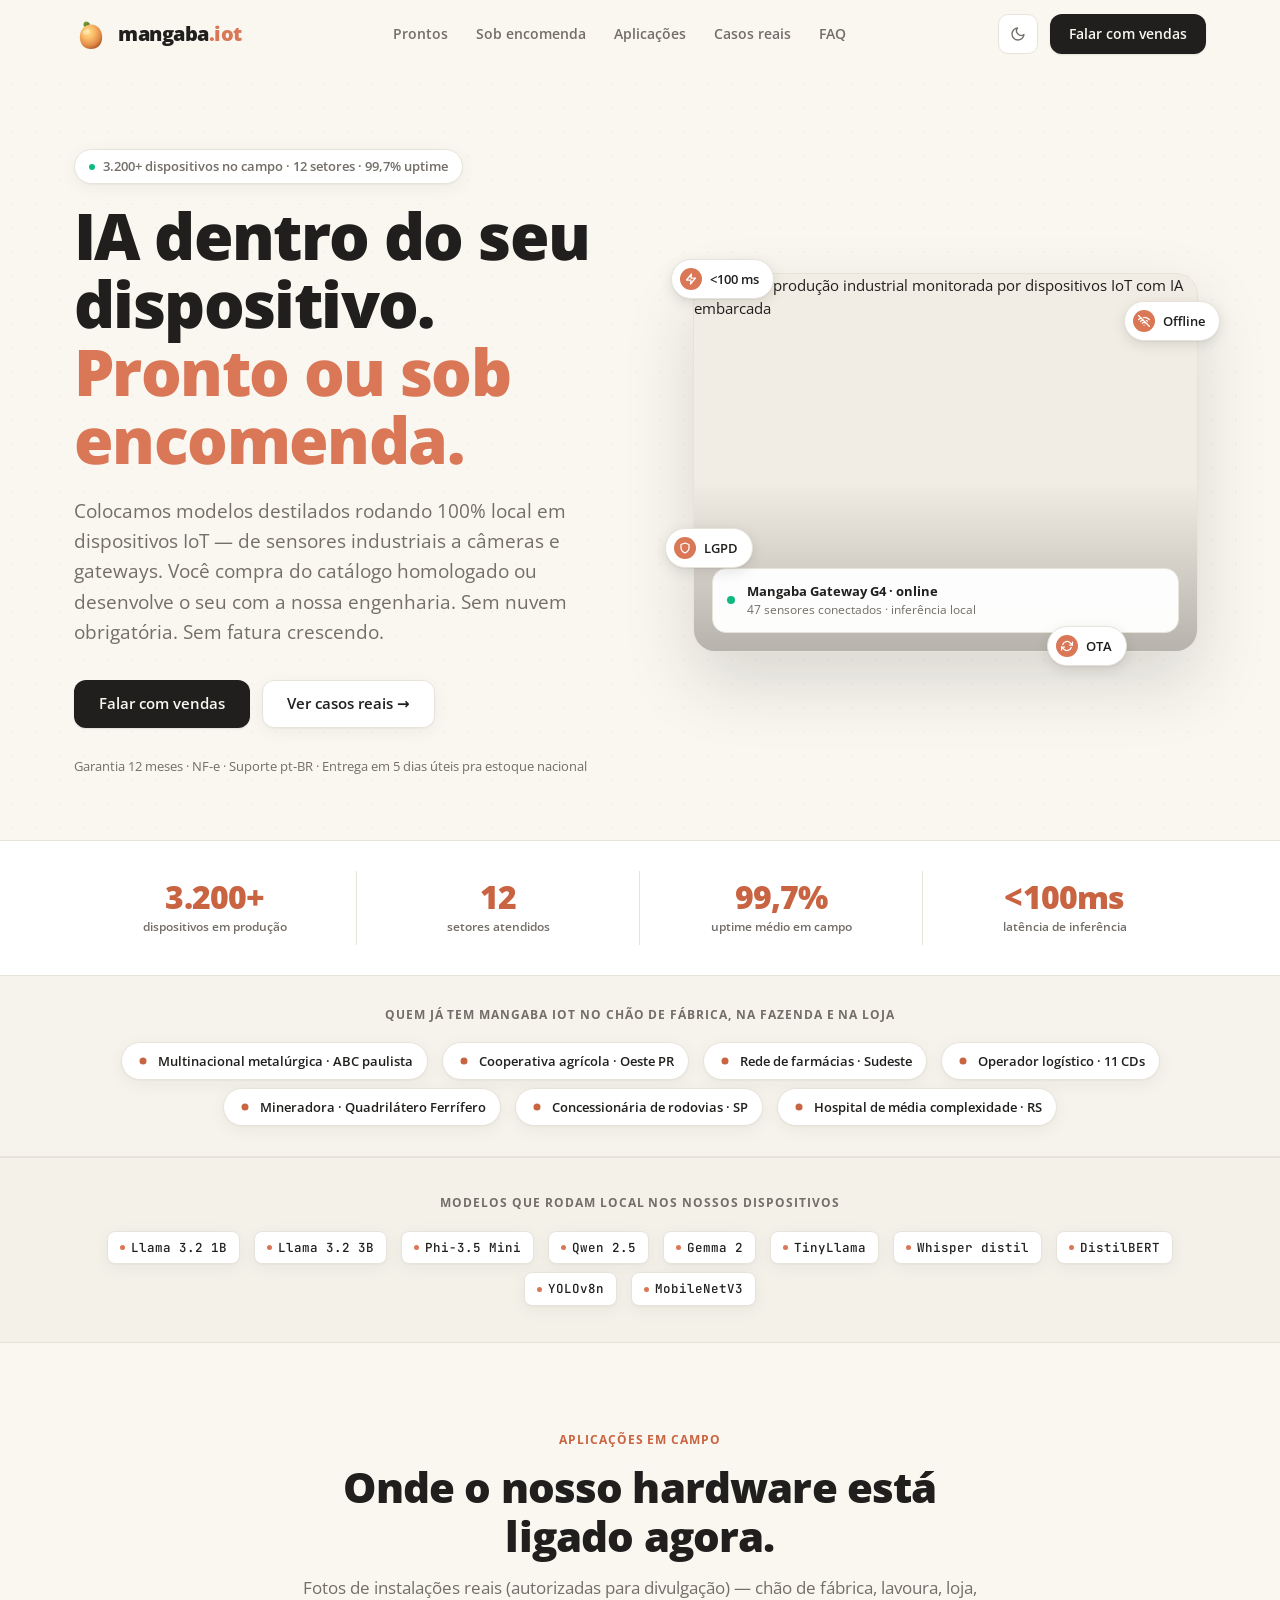
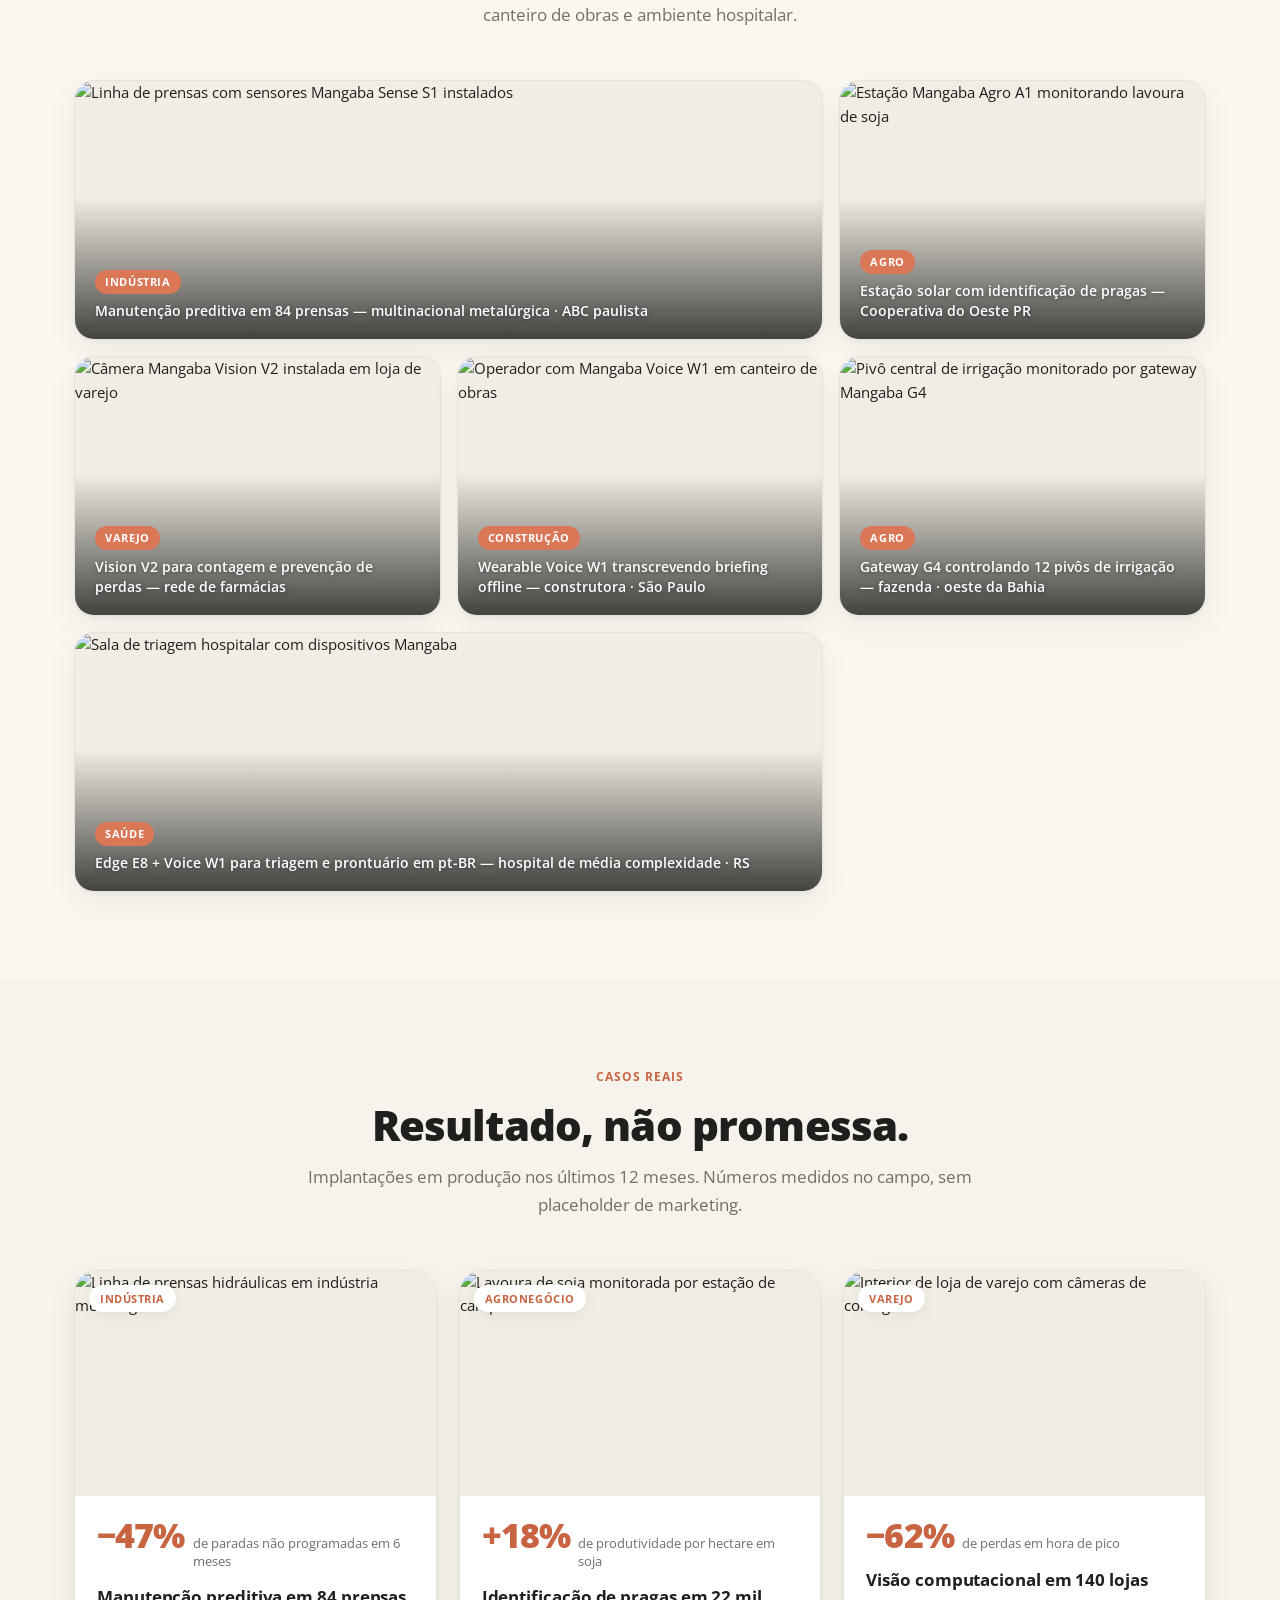
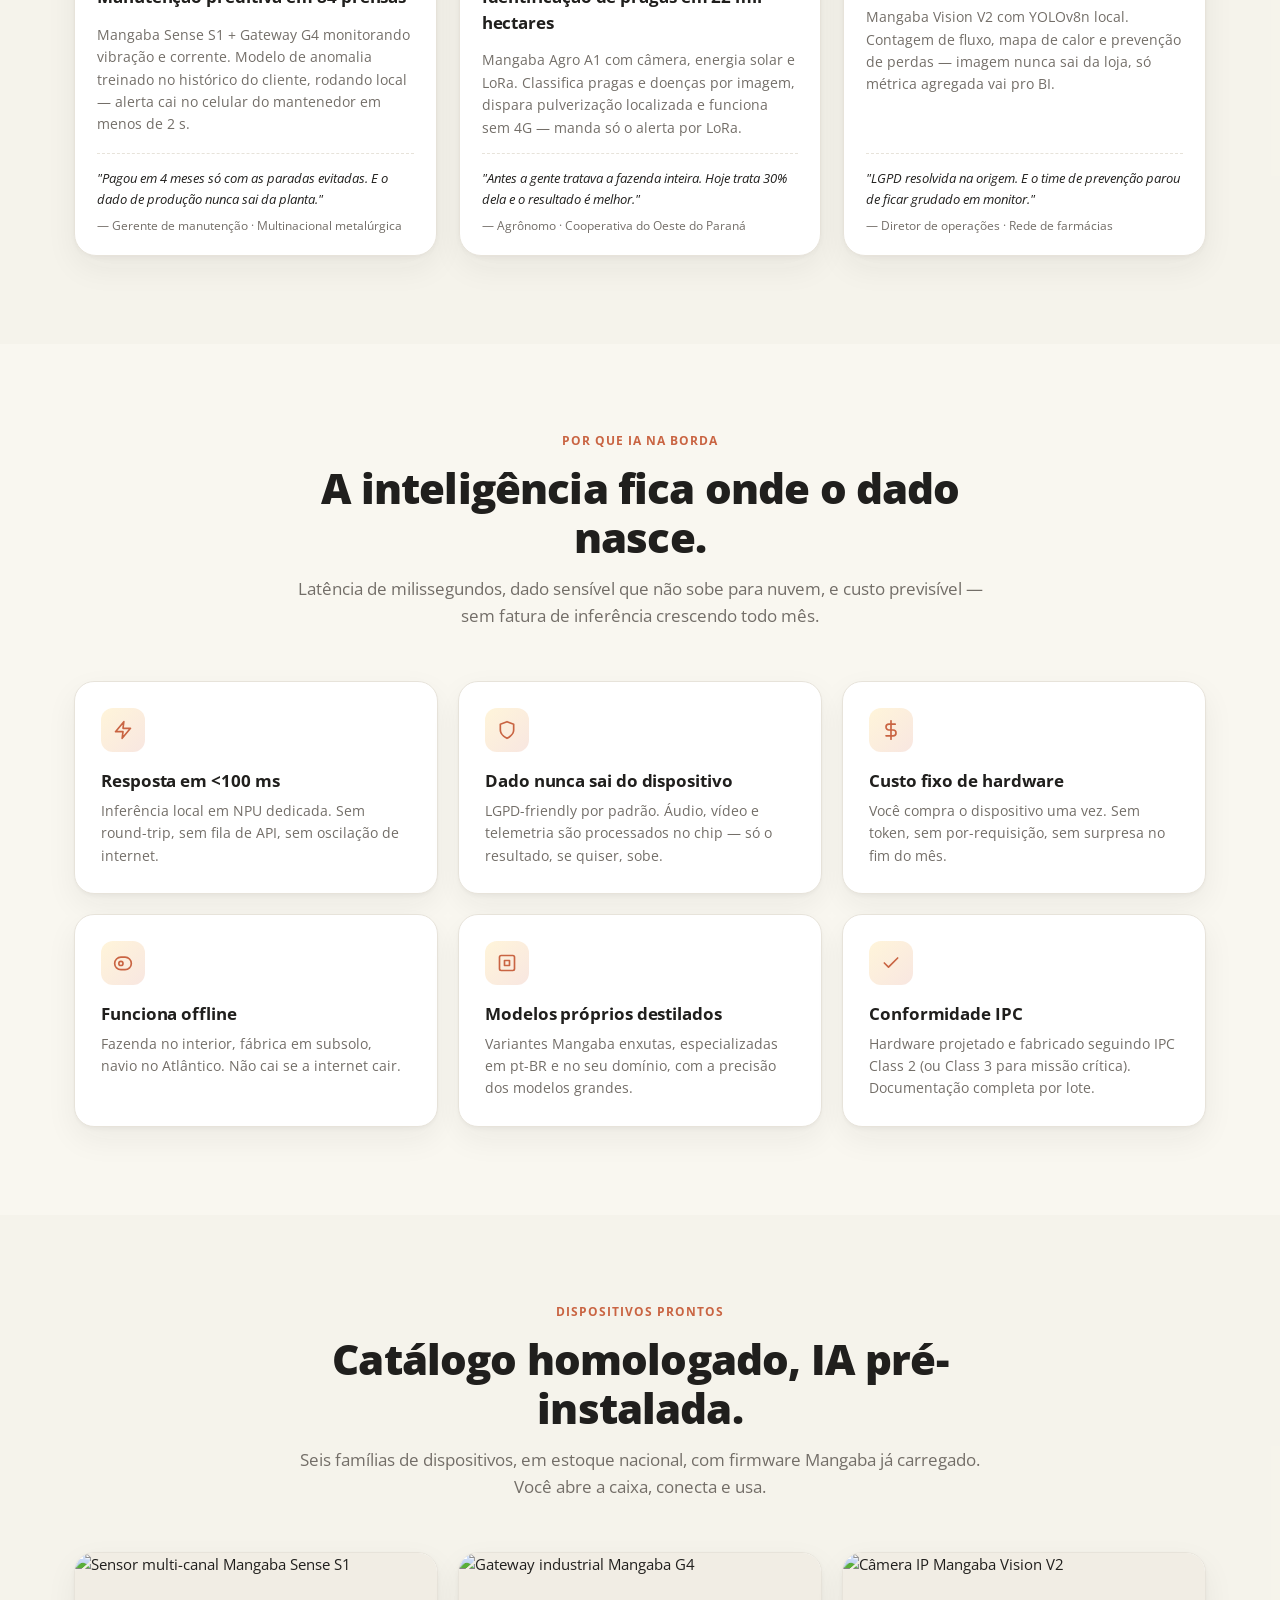
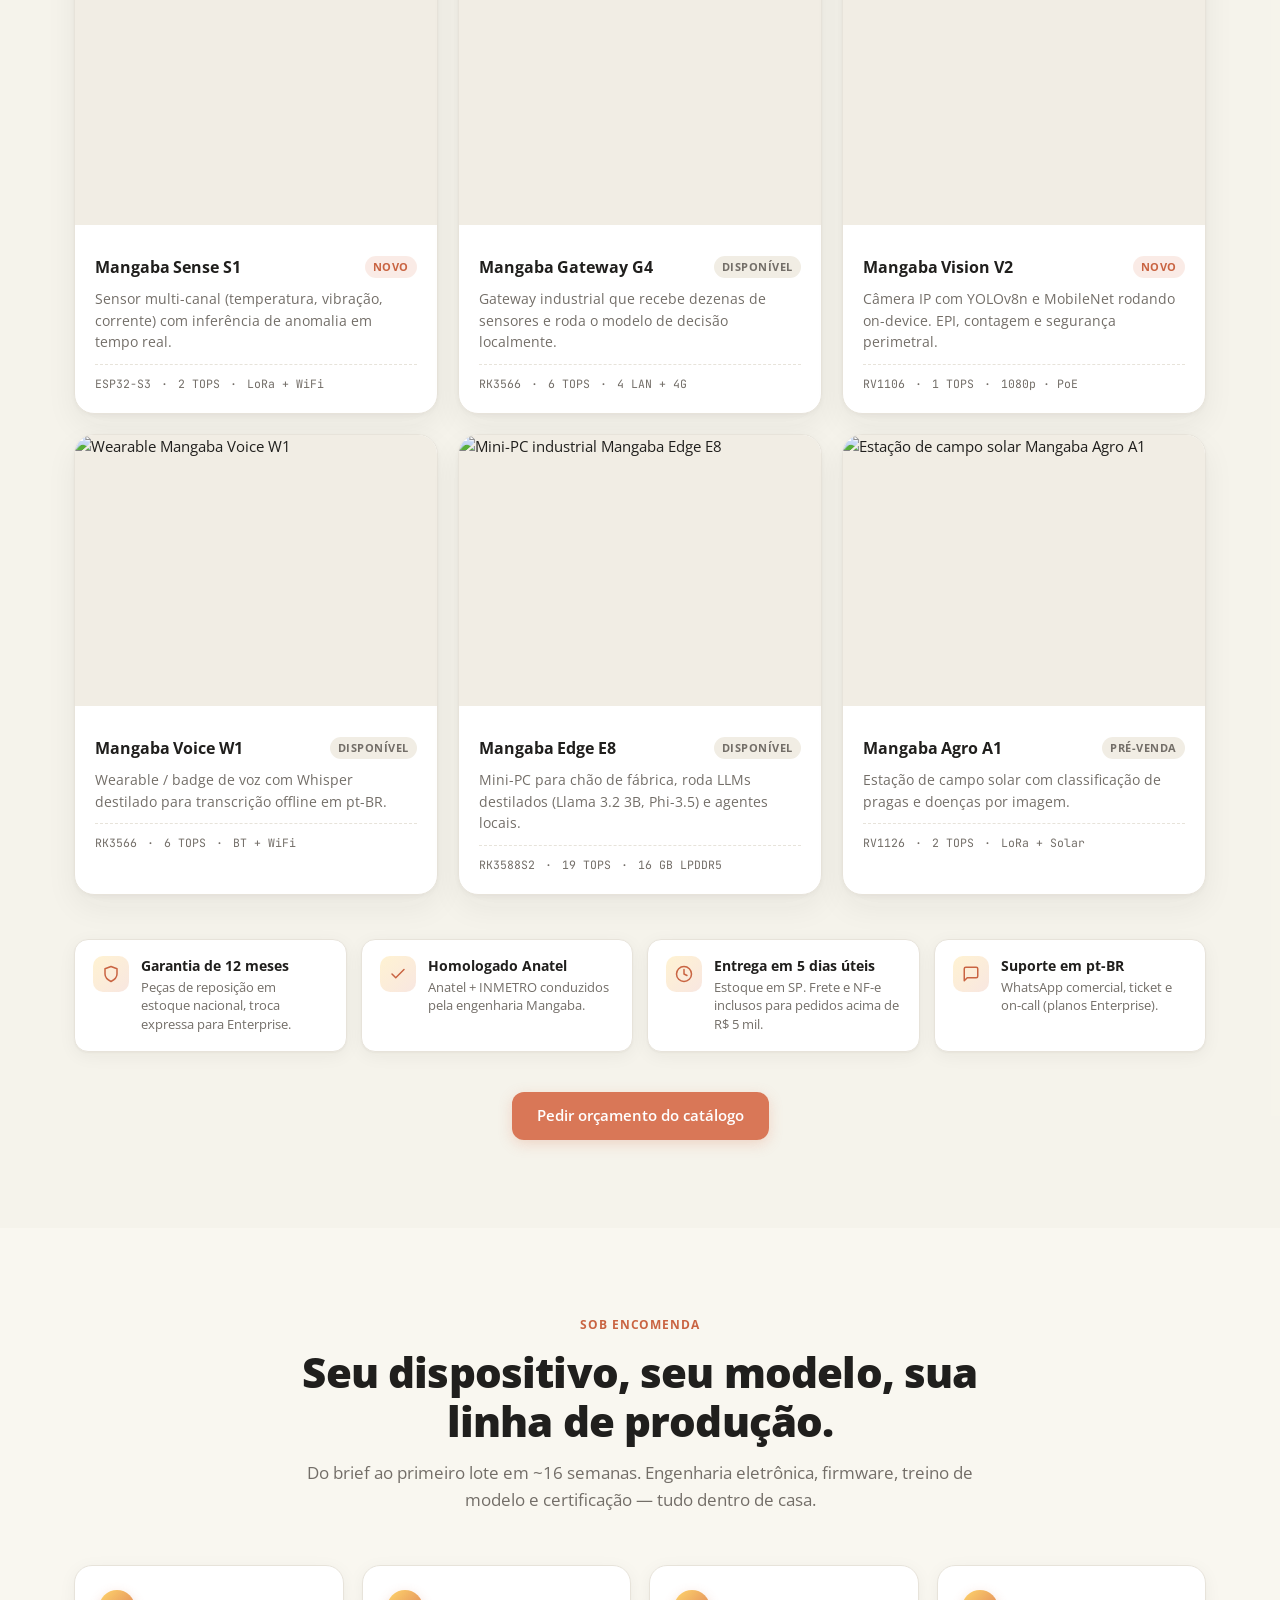
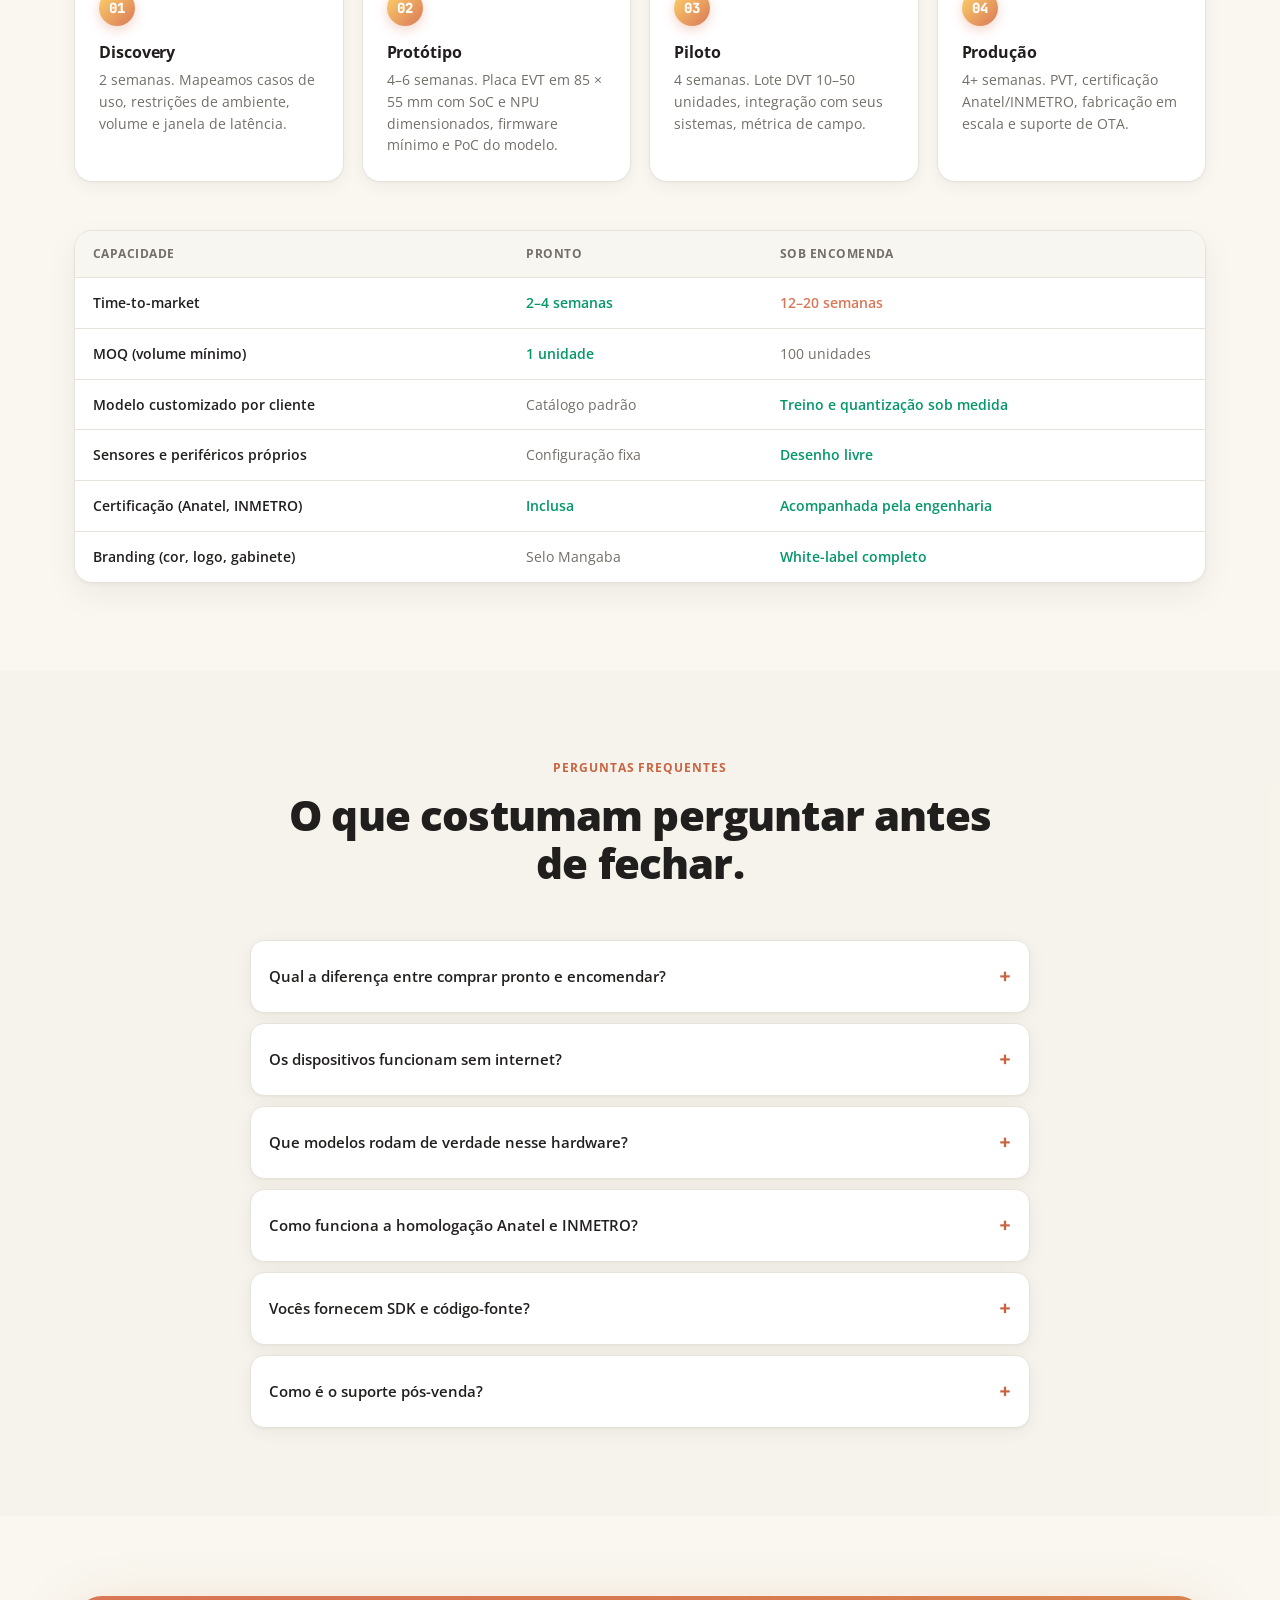
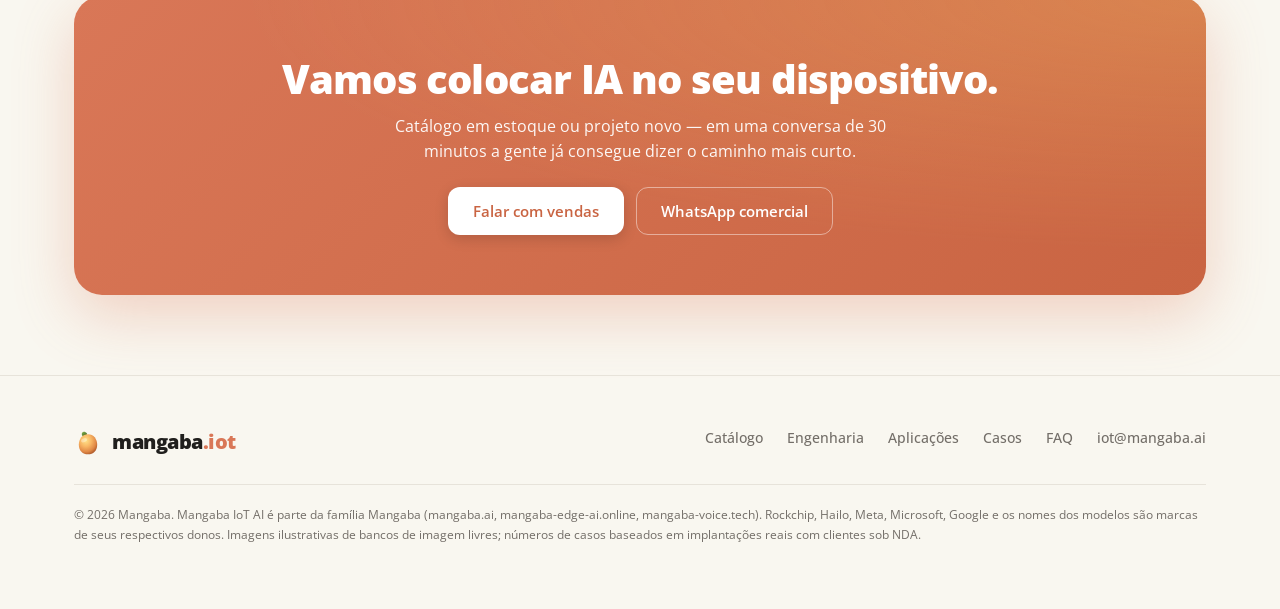
==== commit 07b2610a: "refactor: identidade visual fiel ao guideline mangaba - Tipografia: Inter -> Open Sans (400-800) - L" ====
--- a/index.html
+++ b/index.html
@@ -5,22 +5,22 @@
   <meta name="viewport" content="width=device-width, initial-scale=1, viewport-fit=cover" />
   <meta name="theme-color" content="#FAF9F5" media="(prefers-color-scheme: light)" />
   <meta name="theme-color" content="#262624" media="(prefers-color-scheme: dark)" />
-  <meta name="description" content="Mangaba IoT AI — colocamos IA em dispositivos IoT prontos ou desenvolvidos sob encomenda. Catálogo homologado, casos reais em indústria, agro, varejo e saúde. Modelos rodando 100% local." />
-  <meta property="og:site_name" content="Mangaba IoT AI" />
-  <meta property="og:title" content="Mangaba IoT AI — IA em dispositivos IoT prontos ou sob encomenda" />
+  <meta name="description" content="mangaba.iot — colocamos IA em dispositivos IoT prontos ou desenvolvidos sob encomenda. Catálogo homologado, casos reais em indústria, agro, varejo e saúde. Modelos rodando 100% local." />
+  <meta property="og:site_name" content="mangaba.iot" />
+  <meta property="og:title" content="mangaba.iot — IA em dispositivos IoT prontos ou sob encomenda" />
   <meta property="og:description" content="Catálogo de dispositivos IoT com IA embarcada e fábrica de hardware sob encomenda. Casos reais em indústria, agro, varejo e saúde." />
   <meta property="og:type" content="website" />
   <meta property="og:locale" content="pt_BR" />
   <meta property="og:image" content="favicon.svg" />
   <meta name="twitter:card" content="summary_large_image" />
-  <meta name="twitter:title" content="Mangaba IoT AI — IA em dispositivos IoT prontos ou sob encomenda" />
+  <meta name="twitter:title" content="mangaba.iot — IA em dispositivos IoT prontos ou sob encomenda" />
   <meta name="twitter:description" content="Catálogo de dispositivos IoT com IA embarcada e fábrica de hardware sob encomenda." />
-  <title>Mangaba IoT AI — IA em dispositivos IoT prontos ou sob encomenda</title>
+  <title>mangaba.iot — IA em dispositivos IoT prontos ou sob encomenda</title>
 
   <link rel="preconnect" href="https://fonts.googleapis.com" />
   <link rel="preconnect" href="https://fonts.gstatic.com" crossorigin />
   <link rel="preconnect" href="https://images.unsplash.com" crossorigin />
-  <link href="https://fonts.googleapis.com/css2?family=Inter:wght@300;400;500;600;700&family=JetBrains+Mono:wght@400;500;600&family=Source+Serif+4:ital,wght@0,400;0,600&display=swap" rel="stylesheet" />
+  <link href="https://fonts.googleapis.com/css2?family=Open+Sans:wght@400;500;600;700;800&family=JetBrains+Mono:wght@400;500;600&display=swap" rel="stylesheet" />
   <link rel="icon" type="image/svg+xml" href="favicon.svg" />
   <link rel="stylesheet" href="styles.css" />
 
@@ -40,18 +40,26 @@
 
   <header class="nav" role="banner">
     <div class="nav__inner container">
-      <a class="brand" href="#top" aria-label="Mangaba IoT AI — início">
-        <svg width="30" height="30" viewBox="0 0 64 64" aria-hidden="true">
-          <path d="M 32 16 C 24 8, 14 11, 15 18 C 16 23, 26 23, 33 18 Z" fill="#7DA84A"/>
-          <path d="M 17 16 Q 24 16, 31 18" stroke="#5A8235" stroke-width="0.8" fill="none" stroke-linecap="round"/>
-          <rect x="30.5" y="12" width="2.5" height="6" rx="1" fill="#5C3A24"/>
-          <circle cx="32" cy="40" r="22" fill="#DD7B4E"/>
-          <ellipse cx="32" cy="48" rx="18" ry="10" fill="#B85838" opacity="0.22"/>
-          <ellipse cx="24" cy="30" rx="6" ry="4" fill="#FFFFFF" opacity="0.24" transform="rotate(-22 24 30)"/>
+      <a class="brand" href="#top" aria-label="mangaba.iot — início">
+        <svg class="brand__logo" width="34" height="34" viewBox="0 0 64 64" aria-hidden="true">
+          <defs>
+            <radialGradient id="navMango" cx="38%" cy="32%" r="78%">
+              <stop offset="0%" stop-color="#FFE38A"/>
+              <stop offset="38%" stop-color="#F8B765"/>
+              <stop offset="72%" stop-color="#E08846"/>
+              <stop offset="100%" stop-color="#9E4A1F"/>
+            </radialGradient>
+            <linearGradient id="navLeaf" x1="20%" y1="10%" x2="90%" y2="90%">
+              <stop offset="0%" stop-color="#7DA84A"/>
+              <stop offset="100%" stop-color="#3F6720"/>
+            </linearGradient>
+          </defs>
+          <path d="M 30 13 C 24 5, 16 9, 18 16 C 20 21, 28 19, 30 13 Z" fill="url(#navLeaf)"/>
+          <path d="M 32 14 C 19 14, 11 25, 11 38 C 11 52, 20 60, 32 60 C 44 60, 53 52, 53 38 C 53 25, 45 14, 32 14 Z" fill="url(#navMango)"/>
+          <ellipse cx="23" cy="28" rx="7" ry="4.5" fill="#FFFFFF" opacity="0.35" transform="rotate(-22 23 28)"/>
         </svg>
         <span class="brand__wordmark">
-          <span class="brand__name">Mangaba</span>
-          <span class="brand__product">IoT AI</span>
+          <span class="brand__name">mangaba</span><span class="brand__dot">.</span><span class="brand__suffix">iot</span>
         </span>
       </a>
 
@@ -96,16 +104,44 @@
           </div>
 
           <div class="hero__visual" aria-hidden="true">
-            <img src="https://images.unsplash.com/photo-1581094794329-c8112a89af12?w=900&auto=format&fit=crop&q=80"
-                 alt="Linha de produção industrial monitorada por dispositivos IoT com IA embarcada"
-                 loading="eager" decoding="async" />
-            <div class="hero__visual-card">
-              <span class="pulse"></span>
-              <div>
-                <div class="vcard-title">Mangaba Gateway G4 · online</div>
-                <div class="vcard-sub">47 sensores conectados · inferência local</div>
-              </div>
-            </div>
+            <div class="hero__visual-img">
+              <img src="https://images.unsplash.com/photo-1581094794329-c8112a89af12?w=900&auto=format&fit=crop&q=80"
+                   alt="Linha de produção industrial monitorada por dispositivos IoT com IA embarcada"
+                   loading="eager" decoding="async" />
+              <div class="hero__visual-card">
+                <span class="pulse"></span>
+                <div>
+                  <div class="vcard-title">Mangaba Gateway G4 · online</div>
+                  <div class="vcard-sub">47 sensores conectados · inferência local</div>
+                </div>
+              </div>
+            </div>
+
+            <!-- Pills flutuantes (capacidades-chave) -->
+            <span class="float-pill float-pill--tl">
+              <span class="float-pill__icon" aria-hidden="true">
+                <svg viewBox="0 0 24 24" fill="none" stroke="currentColor" stroke-width="2.5" stroke-linecap="round" stroke-linejoin="round"><path d="M13 2L3 14h9l-1 8 10-12h-9l1-8z"/></svg>
+              </span>
+              &lt;100 ms
+            </span>
+            <span class="float-pill float-pill--tr">
+              <span class="float-pill__icon" aria-hidden="true">
+                <svg viewBox="0 0 24 24" fill="none" stroke="currentColor" stroke-width="2.5" stroke-linecap="round" stroke-linejoin="round"><line x1="1" y1="1" x2="23" y2="23"/><path d="M16.72 11.06A10.94 10.94 0 0 1 19 12.55"/><path d="M5 12.55a10.94 10.94 0 0 1 5.17-2.39"/><path d="M10.71 5.05A16 16 0 0 1 22.58 9"/><path d="M1.42 9a15.91 15.91 0 0 1 4.7-2.88"/><path d="M8.53 16.11a6 6 0 0 1 6.95 0"/><line x1="12" y1="20" x2="12.01" y2="20"/></svg>
+              </span>
+              Offline
+            </span>
+            <span class="float-pill float-pill--bl">
+              <span class="float-pill__icon" aria-hidden="true">
+                <svg viewBox="0 0 24 24" fill="none" stroke="currentColor" stroke-width="2.5" stroke-linecap="round" stroke-linejoin="round"><path d="M12 22s8-4 8-10V5l-8-3-8 3v7c0 6 8 10 8 10z"/></svg>
+              </span>
+              LGPD
+            </span>
+            <span class="float-pill float-pill--br">
+              <span class="float-pill__icon" aria-hidden="true">
+                <svg viewBox="0 0 24 24" fill="none" stroke="currentColor" stroke-width="2.5" stroke-linecap="round" stroke-linejoin="round"><polyline points="23 4 23 10 17 10"/><polyline points="1 20 1 14 7 14"/><path d="M3.51 9a9 9 0 0 1 14.85-3.36L23 10M1 14l4.64 4.36A9 9 0 0 0 20.49 15"/></svg>
+              </span>
+              OTA
+            </span>
           </div>
         </div>
       </div>
@@ -667,15 +703,25 @@
     <div class="container">
       <div class="footer__row">
         <div class="footer__brand">
-          <svg width="24" height="24" viewBox="0 0 64 64" aria-hidden="true">
-            <path d="M 32 16 C 24 8, 14 11, 15 18 C 16 23, 26 23, 33 18 Z" fill="#7DA84A"/>
-            <rect x="30.5" y="12" width="2.5" height="6" rx="1" fill="#5C3A24"/>
-            <circle cx="32" cy="40" r="22" fill="#DD7B4E"/>
-            <ellipse cx="24" cy="30" rx="6" ry="4" fill="#FFFFFF" opacity="0.24" transform="rotate(-22 24 30)"/>
+          <svg width="28" height="28" viewBox="0 0 64 64" aria-hidden="true">
+            <defs>
+              <radialGradient id="ftMango" cx="38%" cy="32%" r="78%">
+                <stop offset="0%" stop-color="#FFE38A"/>
+                <stop offset="38%" stop-color="#F8B765"/>
+                <stop offset="72%" stop-color="#E08846"/>
+                <stop offset="100%" stop-color="#9E4A1F"/>
+              </radialGradient>
+              <linearGradient id="ftLeaf" x1="20%" y1="10%" x2="90%" y2="90%">
+                <stop offset="0%" stop-color="#7DA84A"/>
+                <stop offset="100%" stop-color="#3F6720"/>
+              </linearGradient>
+            </defs>
+            <path d="M 30 13 C 24 5, 16 9, 18 16 C 20 21, 28 19, 30 13 Z" fill="url(#ftLeaf)"/>
+            <path d="M 32 14 C 19 14, 11 25, 11 38 C 11 52, 20 60, 32 60 C 44 60, 53 52, 53 38 C 53 25, 45 14, 32 14 Z" fill="url(#ftMango)"/>
+            <ellipse cx="23" cy="28" rx="7" ry="4.5" fill="#FFFFFF" opacity="0.35" transform="rotate(-22 23 28)"/>
           </svg>
           <span class="brand__wordmark">
-            <span class="brand__name">Mangaba</span>
-            <span class="brand__product">IoT AI</span>
+            <span class="brand__name">mangaba</span><span class="brand__dot">.</span><span class="brand__suffix">iot</span>
           </span>
         </div>
 
--- a/styles.css
+++ b/styles.css
@@ -1,49 +1,57 @@
 /* =========================================================
-   Mangaba IoT AI — design system
-   Família Mangaba (warm cream + terracota #D97757)
+   Mangaba IoT — design system
+   Identidade refatorada conforme guideline (Open Sans + mango)
    ========================================================= */
 
 :root {
-  --background: 48 38% 97%;
+  --background: 42 45% 96%;      /* #FAF6EC creme + leve calor */
   --foreground: 30 6% 12%;
   --card: 0 0% 100%;
   --card-foreground: 30 6% 12%;
   --primary: 16 61% 60%;
   --primary-foreground: 0 0% 100%;
-  --secondary: 48 22% 93%;
-  --muted: 48 22% 93%;
+  --secondary: 44 35% 92%;
+  --muted: 44 30% 92%;
   --muted-foreground: 30 5% 43%;
-  --accent: 45 21% 89%;
-  --border: 45 21% 89%;
+  --accent: 40 28% 88%;
+  --border: 40 22% 88%;
   --ring: 16 61% 60%;
-  --radius: 0.5rem;
-
-  --orange: #D97757;
-  --orange-dark: #C96442;
-  --orange-darker: #B5573A;
-  --leaf-1: #A4CE6E;
-  --leaf-2: #6B9540;
-  --stem: #7A4A2A;
-
-  --shadow-card: 0 1px 2px hsl(var(--foreground) / 0.04), 0 4px 16px hsl(var(--foreground) / 0.04);
+  --radius: 0.75rem;
+
+  /* Família Mangaba — paleta literal */
+  --mango-yellow: #FFD66B;       /* amarelo da fruta (topo do gradiente) */
+  --mango-amber:  #F5A55A;       /* âmbar (centro) */
+  --orange:       #D97757;       /* terracota principal */
+  --orange-dark:  #C96442;
+  --orange-darker:#B5573A;
+  --leaf-light:   #7DA84A;
+  --leaf-dark:    #4F7A2A;
+  --stem:         #5C3A24;
+
+  --shadow-soft: 0 1px 2px hsl(var(--foreground) / 0.04), 0 4px 18px hsl(var(--foreground) / 0.05);
+  --shadow-card: 0 2px 4px hsl(var(--foreground) / 0.04), 0 12px 32px hsl(var(--foreground) / 0.06);
+  --shadow-float: 0 4px 14px rgba(0,0,0,0.10), 0 1px 2px rgba(0,0,0,0.06);
+
   --ease: cubic-bezier(0.22, 1, 0.36, 1);
 }
 
 html.dark {
-  --background: 30 5% 15%;
-  --foreground: 48 23% 95%;
+  --background: 30 5% 13%;       /* #221F1D charcoal quente */
+  --foreground: 44 30% 95%;
   --card: 30 5% 16%;
-  --card-foreground: 48 23% 95%;
+  --card-foreground: 44 30% 95%;
   --primary: 16 61% 60%;
   --primary-foreground: 0 0% 100%;
   --secondary: 30 5% 19%;
   --muted: 30 5% 19%;
   --muted-foreground: 30 6% 64%;
-  --accent: 30 5% 20%;
+  --accent: 30 5% 22%;
   --border: 30 6% 22%;
   --ring: 16 61% 60%;
 
-  --shadow-card: 0 1px 2px rgba(0,0,0,0.3), 0 4px 16px rgba(0,0,0,0.25);
+  --shadow-soft: 0 1px 2px rgba(0,0,0,0.4), 0 4px 16px rgba(0,0,0,0.3);
+  --shadow-card: 0 2px 4px rgba(0,0,0,0.4), 0 12px 32px rgba(0,0,0,0.35);
+  --shadow-float: 0 4px 14px rgba(0,0,0,0.45), 0 1px 2px rgba(0,0,0,0.3);
 }
 
 * { box-sizing: border-box; margin: 0; padding: 0; }
@@ -51,9 +59,9 @@
 html { scroll-behavior: smooth; -webkit-text-size-adjust: 100%; }
 
 body {
-  font-family: 'Inter', system-ui, -apple-system, 'Segoe UI', sans-serif;
+  font-family: 'Open Sans', system-ui, -apple-system, 'Segoe UI', sans-serif;
   font-size: 15px;
-  line-height: 1.5;
+  line-height: 1.55;
   background: hsl(var(--background));
   color: hsl(var(--foreground));
   -webkit-font-smoothing: antialiased;
@@ -61,16 +69,33 @@
   transition: background-color 0.25s var(--ease), color 0.25s var(--ease);
 }
 
-::selection { background: rgba(217, 119, 87, 0.15); color: inherit; }
-
-::-webkit-scrollbar { width: 5px; height: 5px; }
+/* Padrão de pontos sutil no background (referência do guideline) */
+body::before {
+  content: "";
+  position: fixed; inset: 0;
+  background-image: radial-gradient(circle, hsl(var(--foreground) / 0.045) 1px, transparent 1px);
+  background-size: 24px 24px;
+  background-position: 0 0;
+  pointer-events: none;
+  z-index: 0;
+  opacity: 0.65;
+}
+html.dark body::before {
+  background-image: radial-gradient(circle, hsl(var(--foreground) / 0.06) 1px, transparent 1px);
+}
+
+main, header, footer { position: relative; z-index: 1; }
+
+::selection { background: rgba(217, 119, 87, 0.18); color: inherit; }
+
+::-webkit-scrollbar { width: 6px; height: 6px; }
 ::-webkit-scrollbar-thumb { background: hsl(var(--border)); border-radius: 999px; }
 ::-webkit-scrollbar-track { background: transparent; }
 
 :focus-visible {
   outline: 2px solid hsl(var(--ring));
   outline-offset: 2px;
-  border-radius: 6px;
+  border-radius: 8px;
 }
 
 a { color: var(--orange-dark); text-decoration: none; transition: color 0.15s var(--ease); }
@@ -78,21 +103,23 @@
 
 code, kbd, samp { font-family: 'JetBrains Mono', 'Fira Code', Menlo, monospace; font-size: 0.92em; }
 
-.container { max-width: 1140px; margin: 0 auto; padding: 0 24px; }
+.container { max-width: 1180px; margin: 0 auto; padding: 0 24px; }
 
 .skip-link {
   position: absolute; left: -9999px; top: 0;
   background: hsl(var(--foreground)); color: hsl(var(--background));
-  padding: 10px 16px; border-radius: 6px; z-index: 100;
+  padding: 10px 16px; border-radius: 8px; z-index: 100;
 }
 .skip-link:focus { left: 16px; top: 16px; }
 
-/* ================== NAV ================== */
+/* =========================================================
+   NAV
+   ========================================================= */
 .nav {
   position: sticky; top: 0; z-index: 50;
-  backdrop-filter: saturate(160%) blur(12px);
-  -webkit-backdrop-filter: saturate(160%) blur(12px);
-  background: hsl(var(--background) / 0.78);
+  backdrop-filter: saturate(160%) blur(14px);
+  -webkit-backdrop-filter: saturate(160%) blur(14px);
+  background: hsl(var(--background) / 0.82);
   border-bottom: 1px solid transparent;
   transition: border-color 0.2s var(--ease), background-color 0.2s var(--ease);
 }
@@ -100,48 +127,71 @@
 
 .nav__inner {
   display: flex; align-items: center; justify-content: space-between;
-  height: 64px; gap: 24px;
-}
-.brand { display: inline-flex; align-items: center; gap: 10px; color: inherit; }
+  height: 68px; gap: 24px;
+}
+
+/* Brand: logo + wordmark mangaba.iot */
+.brand {
+  display: inline-flex; align-items: center; gap: 10px;
+  color: inherit; text-decoration: none;
+}
 .brand:hover { color: inherit; }
-.brand__wordmark { display: inline-flex; flex-direction: column; line-height: 1.05; }
-.brand__name { font-weight: 700; font-size: 15px; letter-spacing: -0.01em; }
-.brand__product { font-size: 11px; color: hsl(var(--muted-foreground)); letter-spacing: 0.02em; text-transform: uppercase; }
+.brand__logo { display: inline-block; flex: 0 0 auto; }
+
+.brand__wordmark {
+  display: inline-flex;
+  align-items: baseline;
+  font-family: 'Open Sans', sans-serif;
+  font-weight: 800;
+  font-size: 20px;
+  letter-spacing: -0.025em;
+  line-height: 1;
+}
+.brand__name { color: hsl(var(--foreground)); }
+.brand__dot, .brand__suffix { color: var(--orange); }
 
 .nav__links { display: flex; align-items: center; gap: 28px; }
 .nav__links a {
   color: hsl(var(--muted-foreground));
-  font-size: 14px; font-weight: 500;
+  font-size: 14px; font-weight: 600;
   transition: color 0.15s var(--ease);
 }
 .nav__links a:hover { color: hsl(var(--foreground)); }
 .nav__cta { display: inline-flex; align-items: center; gap: 12px; }
 
+/* =========================================================
+   BOTÕES
+   ========================================================= */
 .btn {
   display: inline-flex; align-items: center; justify-content: center;
   gap: 8px;
-  border-radius: 0.5rem;
-  font-size: 14px; font-weight: 500;
+  border-radius: 0.75rem;
+  font-size: 14px; font-weight: 600;
   padding: 10px 18px; min-height: 40px;
   border: 1px solid transparent;
   cursor: pointer; user-select: none;
-  transition: background-color 0.15s var(--ease), color 0.15s var(--ease), border-color 0.15s var(--ease), transform 0.15s var(--ease);
+  transition: background-color 0.15s var(--ease), color 0.15s var(--ease),
+              border-color 0.15s var(--ease), transform 0.15s var(--ease),
+              box-shadow 0.15s var(--ease);
   font-family: inherit; line-height: 1;
   white-space: nowrap;
 }
 .btn--primary {
   background: hsl(var(--foreground)); color: hsl(var(--background));
+  box-shadow: 0 1px 2px rgba(0,0,0,0.1);
 }
 .btn--primary:hover { background: hsl(var(--foreground) / 0.9); color: hsl(var(--background)); }
 
 .btn--orange {
   background: var(--orange); color: #fff;
+  box-shadow: 0 4px 14px rgba(217, 119, 87, 0.25);
 }
 .btn--orange:hover { background: var(--orange-dark); color: #fff; }
 
 .btn--ghost {
-  background: transparent; color: hsl(var(--foreground));
+  background: hsl(var(--card)); color: hsl(var(--foreground));
   border-color: hsl(var(--border));
+  box-shadow: var(--shadow-soft);
 }
 .btn--ghost:hover { background: hsl(var(--muted)); color: hsl(var(--foreground)); }
 
@@ -154,10 +204,11 @@
 .btn--lg { padding: 13px 24px; font-size: 15px; min-height: 48px; }
 
 .theme-toggle {
-  width: 36px; height: 36px;
+  width: 40px; height: 40px;
   display: inline-flex; align-items: center; justify-content: center;
-  border-radius: 8px; border: 1px solid hsl(var(--border));
-  background: transparent; cursor: pointer; color: hsl(var(--muted-foreground));
+  border-radius: 10px; border: 1px solid hsl(var(--border));
+  background: hsl(var(--card)); cursor: pointer;
+  color: hsl(var(--muted-foreground));
   transition: background-color 0.15s var(--ease), color 0.15s var(--ease);
 }
 .theme-toggle:hover { background: hsl(var(--muted)); color: hsl(var(--foreground)); }
@@ -166,18 +217,21 @@
 html.dark .theme-toggle .icon-sun { display: inline; }
 html.dark .theme-toggle .icon-moon { display: none; }
 
-/* ================== HERO ================== */
-.hero { padding: 80px 0 64px; position: relative; overflow: hidden; }
-.hero__inner { max-width: 880px; margin: 0 auto; text-align: center; }
+/* =========================================================
+   HERO
+   ========================================================= */
+.hero { padding: 80px 0 64px; position: relative; overflow: visible; }
+.hero__inner { max-width: 1180px; margin: 0 auto; text-align: center; }
 .hero__eyebrow {
   display: inline-flex; align-items: center; gap: 8px;
-  padding: 6px 14px;
-  background: hsl(var(--muted));
+  padding: 7px 14px;
+  background: hsl(var(--card));
   border: 1px solid hsl(var(--border));
   border-radius: 999px;
-  font-size: 12px; font-weight: 500;
+  font-size: 12.5px; font-weight: 600;
   color: hsl(var(--muted-foreground));
   margin-bottom: 24px;
+  box-shadow: var(--shadow-soft);
 }
 .hero__eyebrow .dot {
   width: 6px; height: 6px; border-radius: 999px;
@@ -186,16 +240,17 @@
 }
 
 .hero h1 {
-  font-size: clamp(34px, 6vw, 60px);
-  font-weight: 700; letter-spacing: -0.022em; line-height: 1.08;
-  margin-bottom: 20px;
+  font-family: 'Open Sans', sans-serif;
+  font-size: clamp(36px, 6vw, 64px);
+  font-weight: 800; letter-spacing: -0.025em; line-height: 1.06;
+  margin-bottom: 22px;
 }
 .hero h1 .accent { color: var(--orange); }
 .hero__sub {
   font-size: clamp(16px, 1.8vw, 19px);
   color: hsl(var(--muted-foreground));
-  line-height: 1.55;
-  max-width: 660px; margin: 0 auto 32px;
+  line-height: 1.6;
+  max-width: 680px; margin: 0 auto 32px;
 }
 .hero__ctas {
   display: inline-flex; gap: 12px; flex-wrap: wrap; justify-content: center;
@@ -207,7 +262,230 @@
   margin-top: 8px;
 }
 
-/* hero visual: device tracks */
+/* Hero split (texto + visual com pills flutuantes) */
+.hero--split .hero__inner { max-width: 1180px; }
+.hero__grid {
+  display: grid; grid-template-columns: 1.05fr 1fr; gap: 64px;
+  align-items: center; text-align: left;
+}
+.hero--split h1 { text-align: left; }
+.hero--split .hero__sub { margin-left: 0; margin-right: 0; max-width: none; }
+.hero--split .hero__ctas { justify-content: flex-start; }
+.hero--split .hero__eyebrow { margin-bottom: 18px; }
+.hero--split .hero__micro { text-align: left; }
+@media (max-width: 900px) {
+  .hero__grid { grid-template-columns: 1fr; gap: 36px; text-align: center; }
+  .hero--split h1 { text-align: center; }
+  .hero--split .hero__sub { margin-left: auto; margin-right: auto; max-width: 600px; }
+  .hero--split .hero__ctas { justify-content: center; }
+  .hero--split .hero__micro { text-align: center; }
+}
+
+/* Hero visual = imagem central + pills posicionadas em volta */
+.hero__visual {
+  position: relative;
+  margin: 8px;
+}
+.hero__visual-img {
+  position: relative;
+  border-radius: 22px; overflow: hidden;
+  background: hsl(var(--muted));
+  border: 1px solid hsl(var(--border));
+  box-shadow: 0 30px 70px hsl(var(--foreground) / 0.15);
+  aspect-ratio: 4 / 3;
+}
+.hero__visual-img img {
+  width: 100%; height: 100%; object-fit: cover; display: block;
+}
+.hero__visual-img::after {
+  content: ""; position: absolute; inset: 0;
+  background: linear-gradient(180deg, transparent 55%, hsl(var(--foreground) / 0.28));
+  pointer-events: none;
+}
+.hero__visual-card {
+  position: absolute; left: 18px; bottom: 18px; right: 18px;
+  background: hsl(var(--card) / 0.96);
+  backdrop-filter: blur(10px);
+  border: 1px solid hsl(var(--border));
+  border-radius: 14px;
+  padding: 12px 14px;
+  display: flex; align-items: center; gap: 12px;
+  z-index: 1;
+}
+.hero__visual-card .pulse {
+  width: 8px; height: 8px; border-radius: 999px;
+  background: #10B981; flex: 0 0 8px;
+  animation: pulse-dot 1.4s var(--ease) infinite;
+}
+.hero__visual-card .vcard-title { font-size: 13px; font-weight: 700; }
+.hero__visual-card .vcard-sub { font-size: 12px; color: hsl(var(--muted-foreground)); }
+
+/* Pills flutuantes em torno do visual (estilo guideline) */
+.float-pill {
+  position: absolute; z-index: 3;
+  display: inline-flex; align-items: center; gap: 8px;
+  background: hsl(var(--card));
+  border: 1px solid hsl(var(--border));
+  border-radius: 999px;
+  padding: 8px 14px 8px 8px;
+  font-size: 13px; font-weight: 600;
+  color: hsl(var(--foreground));
+  box-shadow: var(--shadow-float);
+  white-space: nowrap;
+  animation: float-in 0.6s var(--ease) both;
+}
+.float-pill__icon {
+  width: 22px; height: 22px;
+  display: inline-flex; align-items: center; justify-content: center;
+  border-radius: 999px;
+  background: var(--orange);
+  color: #fff;
+  font-size: 11px; font-weight: 700;
+}
+.float-pill__icon svg { width: 12px; height: 12px; }
+
+/* Posições das 4 pills em torno do hero visual */
+.float-pill--tl  { top: -14px;  left: -22px; animation-delay: 0.05s; }
+.float-pill--tr  { top: 28px;   right: -22px; animation-delay: 0.15s; }
+.float-pill--bl  { bottom: 22%; left: -28px; animation-delay: 0.25s; }
+.float-pill--br  { bottom: -14px; right: 14%; animation-delay: 0.35s; }
+
+@media (max-width: 900px) {
+  /* Em mobile/tablet, mantém as pills mas mais perto da borda */
+  .float-pill--tl  { left: -10px; }
+  .float-pill--tr  { right: -10px; }
+  .float-pill--bl  { left: -10px; }
+  .float-pill--br  { right: 10%; }
+}
+@media (max-width: 480px) {
+  .float-pill { font-size: 12px; padding: 6px 12px 6px 6px; }
+  .float-pill__icon { width: 18px; height: 18px; font-size: 10px; }
+  .float-pill__icon svg { width: 10px; height: 10px; }
+}
+
+/* =========================================================
+   STATS / CLIENTES / MODELS
+   ========================================================= */
+.stats {
+  background: hsl(var(--card)); border-top: 1px solid hsl(var(--border));
+  border-bottom: 1px solid hsl(var(--border));
+  border-radius: 0;
+}
+.stats__grid {
+  display: grid; grid-template-columns: repeat(4, 1fr);
+  padding: 30px 0;
+}
+.stats__cell {
+  padding: 8px 24px; text-align: center;
+  border-right: 1px solid hsl(var(--border));
+}
+.stats__cell:last-child { border-right: 0; }
+.stats__num {
+  font-family: 'Open Sans', sans-serif;
+  font-size: 32px; font-weight: 800; letter-spacing: -0.025em;
+  color: var(--orange-dark); line-height: 1.1;
+  font-feature-settings: "tnum" 1;
+}
+.stats__label {
+  font-size: 12px; color: hsl(var(--muted-foreground));
+  margin-top: 4px; font-weight: 600;
+}
+@media (max-width: 720px) {
+  .stats__grid { grid-template-columns: 1fr 1fr; gap: 16px 0; padding: 24px 0; }
+  .stats__cell:nth-child(2n) { border-right: 0; }
+  .stats__num { font-size: 26px; }
+}
+
+.clients {
+  padding: 30px 0;
+  background: hsl(var(--muted) / 0.4);
+  border-bottom: 1px solid hsl(var(--border));
+}
+.clients__label {
+  font-size: 12px; font-weight: 700; letter-spacing: 0.08em; text-transform: uppercase;
+  color: hsl(var(--muted-foreground)); text-align: center; margin-bottom: 18px;
+}
+.clients__row {
+  display: flex; flex-wrap: wrap; justify-content: center; gap: 8px 14px;
+}
+.client-pill {
+  display: inline-flex; align-items: center; gap: 8px;
+  background: hsl(var(--card)); border: 1px solid hsl(var(--border));
+  padding: 8px 14px; border-radius: 999px;
+  font-size: 13px; font-weight: 600;
+  color: hsl(var(--foreground));
+  box-shadow: var(--shadow-soft);
+}
+.client-pill svg { width: 14px; height: 14px; color: var(--orange-dark); }
+
+.models {
+  padding: 36px 0;
+  background: hsl(var(--muted) / 0.55);
+  border-top: 1px solid hsl(var(--border));
+  border-bottom: 1px solid hsl(var(--border));
+}
+.models__label {
+  font-size: 12px; font-weight: 700; letter-spacing: 0.08em; text-transform: uppercase;
+  color: hsl(var(--muted-foreground)); text-align: center; margin-bottom: 18px;
+}
+.models__row {
+  display: flex; flex-wrap: wrap; justify-content: center; gap: 8px 14px;
+}
+.model-chip {
+  display: inline-flex; align-items: center; gap: 6px;
+  font-family: 'JetBrains Mono', monospace; font-size: 12.5px; font-weight: 500;
+  color: hsl(var(--foreground));
+  background: hsl(var(--card));
+  border: 1px solid hsl(var(--border));
+  padding: 6px 12px; border-radius: 8px;
+  box-shadow: var(--shadow-soft);
+}
+.model-chip .dot-sm { width: 5px; height: 5px; border-radius: 999px; background: var(--orange); }
+
+/* =========================================================
+   SECTIONS / FEATURES / CARDS
+   ========================================================= */
+.section { padding: 88px 0; position: relative; }
+.section--alt { background: hsl(var(--muted) / 0.4); }
+
+.section__head { max-width: 720px; margin: 0 auto 52px; text-align: center; }
+.section__eyebrow {
+  font-size: 12px; font-weight: 700; letter-spacing: 0.08em; text-transform: uppercase;
+  color: var(--orange-dark); margin-bottom: 14px;
+}
+.section__title {
+  font-family: 'Open Sans', sans-serif;
+  font-size: clamp(28px, 4vw, 42px);
+  font-weight: 800; letter-spacing: -0.02em; line-height: 1.15;
+  margin-bottom: 14px;
+}
+.section__lede {
+  font-size: 16.5px; color: hsl(var(--muted-foreground)); line-height: 1.65;
+}
+
+.grid-3 {
+  display: grid; grid-template-columns: repeat(3, 1fr); gap: 20px;
+}
+@media (max-width: 900px) { .grid-3 { grid-template-columns: 1fr 1fr; } }
+@media (max-width: 600px) { .grid-3 { grid-template-columns: 1fr; } }
+
+.feature {
+  background: hsl(var(--card)); border: 1px solid hsl(var(--border));
+  border-radius: 20px; padding: 26px;
+  box-shadow: var(--shadow-card);
+}
+.feature__icon {
+  width: 44px; height: 44px; border-radius: 12px;
+  background: linear-gradient(135deg, rgba(255, 214, 107, 0.25), rgba(217, 119, 87, 0.18));
+  color: var(--orange-dark);
+  display: inline-flex; align-items: center; justify-content: center;
+  margin-bottom: 16px;
+}
+.feature__icon svg { width: 20px; height: 20px; }
+.feature h3 { font-size: 16.5px; font-weight: 700; margin-bottom: 6px; letter-spacing: -0.005em; }
+.feature p { font-size: 14px; color: hsl(var(--muted-foreground)); line-height: 1.6; }
+
+/* Tracks (Hero não usa mais — fica disponível pra outras seções) */
 .tracks {
   margin-top: 64px;
   display: grid; grid-template-columns: 1fr 1fr; gap: 20px;
@@ -218,25 +496,22 @@
 .track {
   background: hsl(var(--card)); color: hsl(var(--card-foreground));
   border: 1px solid hsl(var(--border));
-  border-radius: 16px; padding: 28px;
+  border-radius: 20px; padding: 28px;
   box-shadow: var(--shadow-card);
   position: relative; overflow: hidden;
   transition: transform 0.2s var(--ease), box-shadow 0.2s var(--ease);
 }
-.track:hover { transform: translateY(-2px); box-shadow: 0 1px 2px hsl(var(--foreground) / 0.06), 0 12px 32px hsl(var(--foreground) / 0.06); }
+.track:hover { transform: translateY(-2px); box-shadow: 0 1px 2px hsl(var(--foreground) / 0.06), 0 16px 36px hsl(var(--foreground) / 0.08); }
 
 .track__tag {
   display: inline-flex; align-items: center; gap: 6px;
-  font-size: 11px; font-weight: 600; letter-spacing: 0.06em; text-transform: uppercase;
+  font-size: 11px; font-weight: 700; letter-spacing: 0.06em; text-transform: uppercase;
   padding: 4px 10px; border-radius: 999px;
-  background: rgba(217, 119, 87, 0.12); color: var(--orange-dark);
+  background: rgba(217, 119, 87, 0.14); color: var(--orange-dark);
   margin-bottom: 14px;
 }
-.track h3 {
-  font-size: 20px; font-weight: 600; letter-spacing: -0.01em;
-  margin-bottom: 10px;
-}
-.track p { color: hsl(var(--muted-foreground)); font-size: 14.5px; line-height: 1.55; margin-bottom: 16px; }
+.track h3 { font-size: 21px; font-weight: 700; letter-spacing: -0.01em; margin-bottom: 10px; }
+.track p { color: hsl(var(--muted-foreground)); font-size: 14.5px; line-height: 1.6; margin-bottom: 16px; }
 .track ul { list-style: none; display: flex; flex-direction: column; gap: 8px; margin-bottom: 18px; }
 .track li { display: flex; gap: 10px; align-items: flex-start; font-size: 13.5px; color: hsl(var(--foreground)); }
 .track li::before {
@@ -244,91 +519,85 @@
   background: var(--orange); margin-top: 8px; flex: 0 0 6px;
 }
 
-/* ================== SECTION GENERIC ================== */
-.section { padding: 80px 0; }
-.section--alt { background: hsl(var(--muted) / 0.4); }
-
-.section__head { max-width: 720px; margin: 0 auto 48px; text-align: center; }
-.section__eyebrow {
-  font-size: 12px; font-weight: 600; letter-spacing: 0.08em; text-transform: uppercase;
-  color: var(--orange-dark); margin-bottom: 14px;
-}
-.section__title {
-  font-size: clamp(26px, 4vw, 38px);
-  font-weight: 700; letter-spacing: -0.015em; line-height: 1.15;
-  margin-bottom: 14px;
-}
-.section__lede {
-  font-size: 16px; color: hsl(var(--muted-foreground)); line-height: 1.6;
-}
-
-/* features grid */
-.grid-3 {
+/* =========================================================
+   GALERIA DE APLICAÇÕES
+   ========================================================= */
+.gallery {
+  display: grid;
+  grid-template-columns: repeat(3, 1fr);
+  grid-auto-rows: 260px;
+  gap: 16px;
+}
+.gallery__item {
+  position: relative; margin: 0;
+  border-radius: 20px; overflow: hidden;
+  background: hsl(var(--muted));
+  border: 1px solid hsl(var(--border));
+  cursor: zoom-in;
+  box-shadow: var(--shadow-card);
+}
+.gallery__item--wide { grid-column: span 2; }
+.gallery__item img {
+  width: 100%; height: 100%; object-fit: cover; display: block;
+  transition: transform 0.5s var(--ease);
+}
+.gallery__item:hover img { transform: scale(1.05); }
+.gallery__item::after {
+  content: ""; position: absolute; inset: 0;
+  background: linear-gradient(180deg, transparent 45%, rgba(0,0,0,0.72));
+  pointer-events: none;
+}
+.gallery__item figcaption {
+  position: absolute; left: 0; right: 0; bottom: 0;
+  padding: 18px 20px;
+  color: #fff;
+  z-index: 1;
+  display: flex; flex-direction: column; gap: 8px;
+}
+.gallery__sector {
+  align-self: flex-start;
+  font-size: 10.5px; font-weight: 700; letter-spacing: 0.06em; text-transform: uppercase;
+  background: var(--orange);
+  color: #fff;
+  padding: 4px 10px; border-radius: 999px;
+}
+.gallery__cap {
+  font-size: 13.5px; font-weight: 600; line-height: 1.45;
+  text-shadow: 0 1px 4px rgba(0,0,0,0.4);
+}
+@media (max-width: 900px) {
+  .gallery { grid-template-columns: 1fr 1fr; grid-auto-rows: 220px; }
+  .gallery__item--wide { grid-column: span 2; }
+}
+@media (max-width: 540px) {
+  .gallery { grid-template-columns: 1fr; grid-auto-rows: 240px; }
+  .gallery__item--wide { grid-column: span 1; }
+}
+
+/* =========================================================
+   DISPOSITIVOS / CASOS / STEPS / COMPARE / GUARANTEES / FAQ
+   ========================================================= */
+.devices {
   display: grid; grid-template-columns: repeat(3, 1fr); gap: 20px;
-}
-@media (max-width: 900px) { .grid-3 { grid-template-columns: 1fr 1fr; } }
-@media (max-width: 600px) { .grid-3 { grid-template-columns: 1fr; } }
-
-.feature {
-  background: hsl(var(--card)); border: 1px solid hsl(var(--border));
-  border-radius: 16px; padding: 24px;
-  box-shadow: var(--shadow-card);
-}
-.feature__icon {
-  width: 40px; height: 40px; border-radius: 10px;
-  background: rgba(217, 119, 87, 0.12); color: var(--orange-dark);
-  display: inline-flex; align-items: center; justify-content: center;
-  margin-bottom: 16px;
-}
-.feature__icon svg { width: 20px; height: 20px; }
-.feature h3 { font-size: 16px; font-weight: 600; margin-bottom: 6px; letter-spacing: -0.005em; }
-.feature p { font-size: 14px; color: hsl(var(--muted-foreground)); line-height: 1.55; }
-
-/* models bar */
-.models {
-  padding: 36px 0;
-  background: hsl(var(--muted) / 0.5);
-  border-top: 1px solid hsl(var(--border));
-  border-bottom: 1px solid hsl(var(--border));
-}
-.models__label {
-  font-size: 12px; font-weight: 600; letter-spacing: 0.08em; text-transform: uppercase;
-  color: hsl(var(--muted-foreground)); text-align: center; margin-bottom: 18px;
-}
-.models__row {
-  display: flex; flex-wrap: wrap; justify-content: center; gap: 8px 14px;
-}
-.model-chip {
-  display: inline-flex; align-items: center; gap: 6px;
-  font-family: 'JetBrains Mono', monospace; font-size: 12.5px;
-  color: hsl(var(--foreground));
-  background: hsl(var(--card));
-  border: 1px solid hsl(var(--border));
-  padding: 6px 12px; border-radius: 6px;
-}
-.model-chip .dot-sm { width: 5px; height: 5px; border-radius: 999px; background: var(--orange); }
-
-/* devices grid (prontos) */
-.devices {
-  display: grid; grid-template-columns: repeat(3, 1fr); gap: 18px;
 }
 @media (max-width: 900px) { .devices { grid-template-columns: 1fr 1fr; } }
 @media (max-width: 600px) { .devices { grid-template-columns: 1fr; } }
 
 .device {
   background: hsl(var(--card)); border: 1px solid hsl(var(--border));
-  border-radius: 14px; padding: 22px;
+  border-radius: 20px; padding: 22px;
   display: flex; flex-direction: column; gap: 12px;
+  box-shadow: var(--shadow-card);
 }
 .device__head { display: flex; align-items: center; justify-content: space-between; gap: 8px; }
-.device__name { font-size: 15px; font-weight: 600; letter-spacing: -0.005em; }
+.device__name { font-size: 15.5px; font-weight: 700; letter-spacing: -0.005em; }
 .device__badge {
-  font-size: 10.5px; font-weight: 600; letter-spacing: 0.05em; text-transform: uppercase;
+  font-size: 10.5px; font-weight: 700; letter-spacing: 0.05em; text-transform: uppercase;
   padding: 3px 8px; border-radius: 999px;
   background: hsl(var(--muted)); color: hsl(var(--muted-foreground));
 }
 .device__badge--new { background: rgba(217, 119, 87, 0.15); color: var(--orange-dark); }
-.device__desc { font-size: 13.5px; color: hsl(var(--muted-foreground)); line-height: 1.55; }
+.device__desc { font-size: 13.5px; color: hsl(var(--muted-foreground)); line-height: 1.6; }
 .device__meta {
   display: flex; flex-wrap: wrap; gap: 6px 10px;
   font-family: 'JetBrains Mono', monospace; font-size: 11.5px;
@@ -337,7 +606,68 @@
 }
 .device__meta span { display: inline-flex; align-items: center; gap: 4px; }
 
-/* process (sob encomenda) */
+.device--rich { padding: 0; overflow: hidden; }
+.device__photo {
+  aspect-ratio: 4 / 3; background: hsl(var(--muted));
+  overflow: hidden; position: relative;
+}
+.device__photo img { width: 100%; height: 100%; object-fit: cover; display: block; transition: transform 0.4s var(--ease); }
+.device--rich:hover .device__photo img { transform: scale(1.05); }
+.device__body { padding: 18px 20px 20px; display: flex; flex-direction: column; gap: 10px; }
+
+/* Cases */
+.cases {
+  display: grid; grid-template-columns: repeat(3, 1fr); gap: 22px;
+}
+@media (max-width: 980px) { .cases { grid-template-columns: 1fr 1fr; } }
+@media (max-width: 680px) { .cases { grid-template-columns: 1fr; } }
+
+.case {
+  background: hsl(var(--card));
+  border: 1px solid hsl(var(--border));
+  border-radius: 22px; overflow: hidden;
+  display: flex; flex-direction: column;
+  box-shadow: var(--shadow-card);
+  transition: transform 0.2s var(--ease), box-shadow 0.2s var(--ease);
+}
+.case:hover { transform: translateY(-3px); box-shadow: 0 1px 2px hsl(var(--foreground) / 0.08), 0 20px 44px hsl(var(--foreground) / 0.1); }
+
+.case__img {
+  position: relative; aspect-ratio: 16 / 10; overflow: hidden;
+  background: hsl(var(--muted));
+}
+.case__img img { width: 100%; height: 100%; object-fit: cover; display: block; transition: transform 0.5s var(--ease); }
+.case:hover .case__img img { transform: scale(1.04); }
+.case__sector {
+  position: absolute; top: 14px; left: 14px;
+  background: hsl(var(--card)); color: var(--orange-dark);
+  font-size: 11px; font-weight: 700; letter-spacing: 0.05em; text-transform: uppercase;
+  padding: 5px 11px; border-radius: 999px;
+  box-shadow: var(--shadow-soft);
+}
+.case__body { padding: 22px 22px 20px; display: flex; flex-direction: column; gap: 14px; flex: 1; }
+.case__metric { display: flex; align-items: baseline; gap: 8px; }
+.case__metric-num {
+  font-family: 'Open Sans', sans-serif;
+  font-size: 34px; font-weight: 800; letter-spacing: -0.025em;
+  color: var(--orange-dark); line-height: 1;
+  font-feature-settings: "tnum" 1;
+}
+.case__metric-lbl { font-size: 13px; color: hsl(var(--muted-foreground)); line-height: 1.35; }
+.case__title { font-size: 16.5px; font-weight: 700; letter-spacing: -0.005em; }
+.case__desc { font-size: 14px; color: hsl(var(--muted-foreground)); line-height: 1.6; flex: 1; }
+.case__quote {
+  border-top: 1px dashed hsl(var(--border));
+  padding-top: 14px;
+  font-size: 13px; color: hsl(var(--foreground));
+  line-height: 1.6; font-style: italic;
+}
+.case__author {
+  font-style: normal; color: hsl(var(--muted-foreground));
+  display: block; margin-top: 6px; font-size: 12px;
+}
+
+/* Steps */
 .steps {
   display: grid; grid-template-columns: repeat(4, 1fr); gap: 18px;
   counter-reset: step;
@@ -347,122 +677,129 @@
 
 .step {
   background: hsl(var(--card)); border: 1px solid hsl(var(--border));
-  border-radius: 14px; padding: 22px;
+  border-radius: 18px; padding: 24px;
   position: relative;
+  box-shadow: var(--shadow-soft);
 }
 .step__num {
   display: inline-flex; align-items: center; justify-content: center;
-  width: 30px; height: 30px; border-radius: 999px;
-  background: var(--orange); color: #fff;
-  font-weight: 700; font-size: 13px;
+  width: 36px; height: 36px; border-radius: 999px;
+  background: linear-gradient(135deg, var(--mango-yellow), var(--orange));
+  color: #fff;
+  font-weight: 800; font-size: 14px;
   margin-bottom: 14px;
   font-family: 'JetBrains Mono', monospace;
-}
-.step h4 { font-size: 15px; font-weight: 600; margin-bottom: 6px; letter-spacing: -0.005em; }
-.step p { font-size: 13.5px; color: hsl(var(--muted-foreground)); line-height: 1.55; }
-
-/* use cases */
-.uses {
-  display: grid; grid-template-columns: repeat(2, 1fr); gap: 18px;
-}
-@media (max-width: 720px) { .uses { grid-template-columns: 1fr; } }
-
-.use {
-  display: flex; gap: 16px;
-  padding: 20px;
-  border: 1px solid hsl(var(--border));
-  border-radius: 14px;
-  background: hsl(var(--card));
-}
-.use__icon {
-  flex: 0 0 40px; width: 40px; height: 40px; border-radius: 10px;
-  background: hsl(var(--muted)); color: var(--orange-dark);
-  display: inline-flex; align-items: center; justify-content: center;
-}
-.use__icon svg { width: 20px; height: 20px; }
-.use h4 { font-size: 15px; font-weight: 600; margin-bottom: 4px; letter-spacing: -0.005em; }
-.use p { font-size: 13.5px; color: hsl(var(--muted-foreground)); line-height: 1.55; }
-
-/* comparison table */
-.compare-wrap { overflow-x: auto; border: 1px solid hsl(var(--border)); border-radius: 14px; background: hsl(var(--card)); }
+  box-shadow: 0 4px 12px rgba(217, 119, 87, 0.3);
+}
+.step h4 { font-size: 15.5px; font-weight: 700; margin-bottom: 6px; letter-spacing: -0.005em; }
+.step p { font-size: 13.5px; color: hsl(var(--muted-foreground)); line-height: 1.6; }
+
+/* Compare table */
+.compare-wrap { overflow-x: auto; border: 1px solid hsl(var(--border)); border-radius: 18px; background: hsl(var(--card)); box-shadow: var(--shadow-card); }
 .compare { width: 100%; border-collapse: collapse; font-size: 14px; }
 .compare th, .compare td { padding: 14px 18px; text-align: left; border-bottom: 1px solid hsl(var(--border)); }
-.compare th { font-weight: 600; color: hsl(var(--muted-foreground)); font-size: 12px; letter-spacing: 0.04em; text-transform: uppercase; background: hsl(var(--muted) / 0.5); }
+.compare th { font-weight: 700; color: hsl(var(--muted-foreground)); font-size: 12px; letter-spacing: 0.04em; text-transform: uppercase; background: hsl(var(--muted) / 0.5); }
 .compare tr:last-child td { border-bottom: 0; }
-.compare td:first-child { font-weight: 500; }
-.compare .check { color: #10B981; }
+.compare td:first-child { font-weight: 600; }
+.compare .check { color: #059669; font-weight: 600; }
 .compare .dash { color: hsl(var(--muted-foreground)); }
-.compare .star { color: var(--orange); }
+.compare .star { color: var(--orange); font-weight: 600; }
+
+/* Guarantees */
+.guarantees {
+  display: grid; grid-template-columns: repeat(4, 1fr); gap: 14px;
+  margin-top: 44px;
+}
+@media (max-width: 900px) { .guarantees { grid-template-columns: 1fr 1fr; } }
+@media (max-width: 540px) { .guarantees { grid-template-columns: 1fr; } }
+.guarantee {
+  background: hsl(var(--card)); border: 1px solid hsl(var(--border));
+  border-radius: 14px; padding: 16px 18px;
+  display: flex; gap: 12px; align-items: flex-start;
+  box-shadow: var(--shadow-soft);
+}
+.guarantee__icon {
+  flex: 0 0 36px; width: 36px; height: 36px; border-radius: 10px;
+  background: linear-gradient(135deg, rgba(255, 214, 107, 0.3), rgba(217, 119, 87, 0.18));
+  color: var(--orange-dark);
+  display: inline-flex; align-items: center; justify-content: center;
+}
+.guarantee__icon svg { width: 18px; height: 18px; }
+.guarantee__title { font-size: 13.5px; font-weight: 700; margin-bottom: 2px; }
+.guarantee__sub { font-size: 12.5px; color: hsl(var(--muted-foreground)); line-height: 1.5; }
 
 /* FAQ */
-.faq { max-width: 760px; margin: 0 auto; display: flex; flex-direction: column; gap: 8px; }
+.faq { max-width: 780px; margin: 0 auto; display: flex; flex-direction: column; gap: 10px; }
 .faq details {
   background: hsl(var(--card));
   border: 1px solid hsl(var(--border));
-  border-radius: 12px;
+  border-radius: 14px;
   padding: 4px 18px;
-  transition: background-color 0.15s var(--ease);
-}
-.faq details[open] { background: hsl(var(--card)); }
+  box-shadow: var(--shadow-soft);
+}
 .faq summary {
   cursor: pointer; list-style: none;
   padding: 16px 0;
-  font-size: 15px; font-weight: 500;
+  font-size: 15px; font-weight: 600;
   display: flex; align-items: center; justify-content: space-between;
   gap: 12px;
 }
 .faq summary::-webkit-details-marker { display: none; }
 .faq summary::after {
   content: "+"; font-family: 'JetBrains Mono', monospace;
-  font-size: 18px; color: var(--orange-dark); transition: transform 0.2s var(--ease);
+  font-size: 20px; color: var(--orange-dark); transition: transform 0.2s var(--ease);
 }
 .faq details[open] summary::after { content: "−"; }
 .faq details > div {
-  padding: 0 0 18px; color: hsl(var(--muted-foreground)); font-size: 14px; line-height: 1.6;
-}
-
-/* CTA final */
+  padding: 0 0 18px; color: hsl(var(--muted-foreground)); font-size: 14px; line-height: 1.65;
+}
+
+/* =========================================================
+   CTA / FOOTER
+   ========================================================= */
 .cta-final {
   margin: 80px 0;
-  background: linear-gradient(135deg, var(--orange) 0%, var(--orange-dark) 100%);
-  border-radius: 24px;
-  padding: 56px 32px;
+  background:
+    radial-gradient(ellipse at top right, rgba(255, 214, 107, 0.25), transparent 60%),
+    linear-gradient(135deg, var(--orange) 0%, var(--orange-dark) 100%);
+  border-radius: 28px;
+  padding: 60px 32px;
   text-align: center;
   color: #fff;
   position: relative; overflow: hidden;
-}
-.cta-final::before {
-  content: ""; position: absolute; inset: 0;
-  background: radial-gradient(ellipse at top right, rgba(255,255,255,0.12), transparent 60%);
-  pointer-events: none;
+  box-shadow: 0 20px 60px rgba(217, 119, 87, 0.3);
 }
 .cta-final h2 {
-  font-size: clamp(26px, 4vw, 36px); font-weight: 700; letter-spacing: -0.015em; line-height: 1.15;
+  font-family: 'Open Sans', sans-serif;
+  font-size: clamp(28px, 4vw, 40px); font-weight: 800; letter-spacing: -0.02em; line-height: 1.15;
   margin-bottom: 12px; position: relative;
 }
-.cta-final p { font-size: 16px; opacity: 0.9; max-width: 520px; margin: 0 auto 24px; position: relative; }
+.cta-final p { font-size: 16px; opacity: 0.95; max-width: 540px; margin: 0 auto 24px; position: relative; }
 .cta-final .btn--primary {
   background: #fff; color: var(--orange-dark); position: relative;
+  box-shadow: 0 4px 14px rgba(0,0,0,0.15);
 }
 .cta-final .btn--primary:hover { background: rgba(255,255,255,0.92); color: var(--orange-darker); }
 .cta-final .btn--ghost {
-  background: transparent; color: #fff; border-color: rgba(255,255,255,0.4); position: relative;
-}
-.cta-final .btn--ghost:hover { background: rgba(255,255,255,0.1); color: #fff; }
-
-/* Footer */
-.footer { padding: 48px 0 64px; border-top: 1px solid hsl(var(--border)); }
+  background: transparent; color: #fff; border-color: rgba(255,255,255,0.45); position: relative;
+  box-shadow: none;
+}
+.cta-final .btn--ghost:hover { background: rgba(255,255,255,0.12); color: #fff; }
+
+.footer { padding: 52px 0 64px; border-top: 1px solid hsl(var(--border)); }
 .footer__row { display: flex; flex-wrap: wrap; justify-content: space-between; align-items: flex-start; gap: 24px; }
 .footer__brand { display: flex; align-items: center; gap: 10px; }
-.footer__links { display: flex; flex-wrap: wrap; gap: 8px 24px; font-size: 13px; }
+.footer__links { display: flex; flex-wrap: wrap; gap: 8px 24px; font-size: 13.5px; font-weight: 500; }
 .footer__links a { color: hsl(var(--muted-foreground)); }
 .footer__links a:hover { color: hsl(var(--foreground)); }
 .footer__legal {
   margin-top: 28px; padding-top: 20px; border-top: 1px solid hsl(var(--border));
-  font-size: 12px; color: hsl(var(--muted-foreground)); line-height: 1.6;
-}
-
-/* Animations */
+  font-size: 12px; color: hsl(var(--muted-foreground)); line-height: 1.65;
+}
+
+/* =========================================================
+   ANIMAÇÕES
+   ========================================================= */
 @keyframes pulse-dot {
   0%, 100% { transform: scale(0.6); opacity: 0.3; }
   50% { transform: scale(1); opacity: 1; }
@@ -471,13 +808,15 @@
   from { opacity: 0; transform: translateY(8px); }
   to { opacity: 1; transform: translateY(0); }
 }
+@keyframes float-in {
+  from { opacity: 0; transform: translateY(10px) scale(0.92); }
+  to { opacity: 1; transform: translateY(0) scale(1); }
+}
 .fade-in { animation: fade-in 0.6s var(--ease) both; }
 
-/* Reveal on scroll */
 .reveal { opacity: 0; transform: translateY(12px); transition: opacity 0.6s var(--ease), transform 0.6s var(--ease); }
 .reveal.is-visible { opacity: 1; transform: translateY(0); }
 
-/* Reduced motion */
 @media (prefers-reduced-motion: reduce) {
   *, *::before, *::after {
     animation-duration: 0.01ms !important;
@@ -486,257 +825,9 @@
   html { scroll-behavior: auto; }
 }
 
-/* small responsive tweaks */
 @media (max-width: 720px) {
   .nav__links { display: none; }
-  .section { padding: 56px 0; }
+  .section { padding: 60px 0; }
   .hero { padding: 56px 0 40px; }
-  .cta-final { padding: 40px 22px; margin: 56px 0; }
-}
-
-/* =========================================================
-   Comercial: hero split, stats, logos, video, casos reais
-   ========================================================= */
-
-/* Hero split (texto + imagem) */
-.hero--split .hero__inner { max-width: 1140px; }
-.hero__grid {
-  display: grid; grid-template-columns: 1.05fr 1fr; gap: 56px;
-  align-items: center; text-align: left;
-}
-.hero--split h1 { text-align: left; }
-.hero--split .hero__sub { margin-left: 0; margin-right: 0; }
-.hero--split .hero__ctas { justify-content: flex-start; }
-.hero--split .hero__eyebrow { margin-bottom: 18px; }
-.hero--split .hero__micro { text-align: left; }
-@media (max-width: 900px) {
-  .hero__grid { grid-template-columns: 1fr; gap: 36px; text-align: center; }
-  .hero--split h1 { text-align: center; }
-  .hero--split .hero__sub { margin-left: auto; margin-right: auto; }
-  .hero--split .hero__ctas { justify-content: center; }
-  .hero--split .hero__micro { text-align: center; }
-}
-
-.hero__visual {
-  position: relative;
-  border-radius: 20px; overflow: hidden;
-  background: hsl(var(--muted));
-  border: 1px solid hsl(var(--border));
-  box-shadow: 0 20px 60px hsl(var(--foreground) / 0.12);
-  aspect-ratio: 4 / 3;
-}
-.hero__visual img {
-  width: 100%; height: 100%; object-fit: cover; display: block;
-}
-.hero__visual::after {
-  content: ""; position: absolute; inset: 0;
-  background: linear-gradient(180deg, transparent 60%, hsl(var(--foreground) / 0.25));
-  pointer-events: none;
-}
-.hero__visual-card {
-  position: absolute; left: 20px; bottom: 20px; right: 20px;
-  background: hsl(var(--card) / 0.96);
-  backdrop-filter: blur(8px);
-  border: 1px solid hsl(var(--border));
-  border-radius: 12px;
-  padding: 12px 14px;
-  display: flex; align-items: center; gap: 12px;
-  z-index: 1;
-}
-.hero__visual-card .pulse {
-  width: 8px; height: 8px; border-radius: 999px;
-  background: #10B981; flex: 0 0 8px;
-  animation: pulse-dot 1.4s var(--ease) infinite;
-}
-.hero__visual-card .vcard-title { font-size: 13px; font-weight: 600; }
-.hero__visual-card .vcard-sub { font-size: 12px; color: hsl(var(--muted-foreground)); }
-
-/* Stats bar */
-.stats {
-  background: hsl(var(--card)); border-top: 1px solid hsl(var(--border));
-  border-bottom: 1px solid hsl(var(--border));
-}
-.stats__grid {
-  display: grid; grid-template-columns: repeat(4, 1fr);
-  padding: 28px 0;
-}
-.stats__cell {
-  padding: 8px 24px; text-align: center;
-  border-right: 1px solid hsl(var(--border));
-}
-.stats__cell:last-child { border-right: 0; }
-.stats__num {
-  font-size: 30px; font-weight: 700; letter-spacing: -0.02em;
-  color: var(--orange-dark); line-height: 1.1;
-  font-feature-settings: "tnum" 1;
-}
-.stats__label {
-  font-size: 12px; color: hsl(var(--muted-foreground));
-  margin-top: 4px; font-weight: 500;
-}
-@media (max-width: 720px) {
-  .stats__grid { grid-template-columns: 1fr 1fr; gap: 16px 0; padding: 24px 0; }
-  .stats__cell:nth-child(2n) { border-right: 0; }
-  .stats__num { font-size: 24px; }
-}
-
-/* Clientes / Quem usa */
-.clients {
-  padding: 28px 0;
-  background: hsl(var(--muted) / 0.35);
-  border-bottom: 1px solid hsl(var(--border));
-}
-.clients__label {
-  font-size: 12px; font-weight: 600; letter-spacing: 0.08em; text-transform: uppercase;
-  color: hsl(var(--muted-foreground)); text-align: center; margin-bottom: 16px;
-}
-.clients__row {
-  display: flex; flex-wrap: wrap; justify-content: center; gap: 8px 14px;
-}
-.client-pill {
-  display: inline-flex; align-items: center; gap: 8px;
-  background: hsl(var(--card)); border: 1px solid hsl(var(--border));
-  padding: 8px 14px; border-radius: 999px;
-  font-size: 13px; font-weight: 500;
-  color: hsl(var(--foreground));
-}
-.client-pill svg { width: 14px; height: 14px; color: var(--orange-dark); }
-
-/* Galeria de aplicações reais */
-.gallery {
-  display: grid;
-  grid-template-columns: repeat(3, 1fr);
-  grid-auto-rows: 240px;
-  gap: 14px;
-}
-.gallery__item {
-  position: relative;
-  margin: 0;
-  border-radius: 16px; overflow: hidden;
-  background: hsl(var(--muted));
-  border: 1px solid hsl(var(--border));
-  cursor: zoom-in;
-}
-.gallery__item--wide { grid-column: span 2; }
-.gallery__item img {
-  width: 100%; height: 100%; object-fit: cover; display: block;
-  transition: transform 0.5s var(--ease);
-}
-.gallery__item:hover img { transform: scale(1.05); }
-.gallery__item::after {
-  content: ""; position: absolute; inset: 0;
-  background: linear-gradient(180deg, transparent 45%, rgba(0,0,0,0.72));
-  pointer-events: none;
-}
-.gallery__item figcaption {
-  position: absolute; left: 0; right: 0; bottom: 0;
-  padding: 16px 18px;
-  color: #fff;
-  z-index: 1;
-  display: flex; flex-direction: column; gap: 6px;
-}
-.gallery__sector {
-  align-self: flex-start;
-  font-size: 10.5px; font-weight: 600; letter-spacing: 0.06em; text-transform: uppercase;
-  background: rgba(217, 119, 87, 0.95);
-  color: #fff;
-  padding: 3px 9px; border-radius: 999px;
-}
-.gallery__cap {
-  font-size: 13.5px; font-weight: 500; line-height: 1.4;
-  text-shadow: 0 1px 4px rgba(0,0,0,0.4);
-}
-@media (max-width: 900px) {
-  .gallery { grid-template-columns: 1fr 1fr; grid-auto-rows: 200px; }
-  .gallery__item--wide { grid-column: span 2; }
-}
-@media (max-width: 540px) {
-  .gallery { grid-template-columns: 1fr; grid-auto-rows: 220px; }
-  .gallery__item--wide { grid-column: span 1; }
-}
-
-/* Casos reais (cards grandes) */
-.cases {
-  display: grid; grid-template-columns: repeat(3, 1fr); gap: 22px;
-}
-@media (max-width: 980px) { .cases { grid-template-columns: 1fr 1fr; } }
-@media (max-width: 680px) { .cases { grid-template-columns: 1fr; } }
-
-.case {
-  background: hsl(var(--card));
-  border: 1px solid hsl(var(--border));
-  border-radius: 18px; overflow: hidden;
-  display: flex; flex-direction: column;
-  box-shadow: var(--shadow-card);
-  transition: transform 0.2s var(--ease), box-shadow 0.2s var(--ease);
-}
-.case:hover { transform: translateY(-3px); box-shadow: 0 1px 2px hsl(var(--foreground) / 0.08), 0 16px 40px hsl(var(--foreground) / 0.08); }
-
-.case__img {
-  position: relative; aspect-ratio: 16 / 10; overflow: hidden;
-  background: hsl(var(--muted));
-}
-.case__img img { width: 100%; height: 100%; object-fit: cover; display: block; transition: transform 0.5s var(--ease); }
-.case:hover .case__img img { transform: scale(1.04); }
-.case__sector {
-  position: absolute; top: 14px; left: 14px;
-  background: hsl(var(--card)); color: var(--orange-dark);
-  font-size: 11px; font-weight: 600; letter-spacing: 0.05em; text-transform: uppercase;
-  padding: 5px 11px; border-radius: 999px;
-}
-.case__body { padding: 22px 22px 20px; display: flex; flex-direction: column; gap: 14px; flex: 1; }
-.case__metric {
-  display: flex; align-items: baseline; gap: 8px;
-}
-.case__metric-num {
-  font-size: 32px; font-weight: 700; letter-spacing: -0.02em;
-  color: var(--orange-dark); line-height: 1;
-  font-feature-settings: "tnum" 1;
-}
-.case__metric-lbl {
-  font-size: 13px; color: hsl(var(--muted-foreground)); line-height: 1.35;
-}
-.case__title { font-size: 16px; font-weight: 600; letter-spacing: -0.005em; }
-.case__desc { font-size: 14px; color: hsl(var(--muted-foreground)); line-height: 1.55; flex: 1; }
-.case__quote {
-  border-top: 1px dashed hsl(var(--border));
-  padding-top: 14px;
-  font-size: 13px; color: hsl(var(--foreground));
-  line-height: 1.55; font-style: italic;
-}
-.case__author {
-  font-style: normal; color: hsl(var(--muted-foreground));
-  display: block; margin-top: 6px; font-size: 12px;
-}
-
-/* Devices com foto */
-.device--rich { padding: 0; overflow: hidden; }
-.device__photo {
-  aspect-ratio: 4 / 3; background: hsl(var(--muted));
-  overflow: hidden; position: relative;
-}
-.device__photo img { width: 100%; height: 100%; object-fit: cover; display: block; transition: transform 0.4s var(--ease); }
-.device--rich:hover .device__photo img { transform: scale(1.04); }
-.device__body { padding: 18px 20px 20px; display: flex; flex-direction: column; gap: 10px; }
-
-/* Bloco de garantias */
-.guarantees {
-  display: grid; grid-template-columns: repeat(4, 1fr); gap: 14px;
-  margin-top: 40px;
-}
-@media (max-width: 900px) { .guarantees { grid-template-columns: 1fr 1fr; } }
-@media (max-width: 540px) { .guarantees { grid-template-columns: 1fr; } }
-.guarantee {
-  background: hsl(var(--card)); border: 1px solid hsl(var(--border));
-  border-radius: 12px; padding: 16px 18px;
-  display: flex; gap: 12px; align-items: flex-start;
-}
-.guarantee__icon {
-  flex: 0 0 32px; width: 32px; height: 32px; border-radius: 8px;
-  background: rgba(217, 119, 87, 0.12); color: var(--orange-dark);
-  display: inline-flex; align-items: center; justify-content: center;
-}
-.guarantee__icon svg { width: 16px; height: 16px; }
-.guarantee__title { font-size: 13.5px; font-weight: 600; margin-bottom: 2px; }
-.guarantee__sub { font-size: 12.5px; color: hsl(var(--muted-foreground)); line-height: 1.45; }
-
+  .cta-final { padding: 44px 22px; margin: 60px 0; border-radius: 22px; }
+}
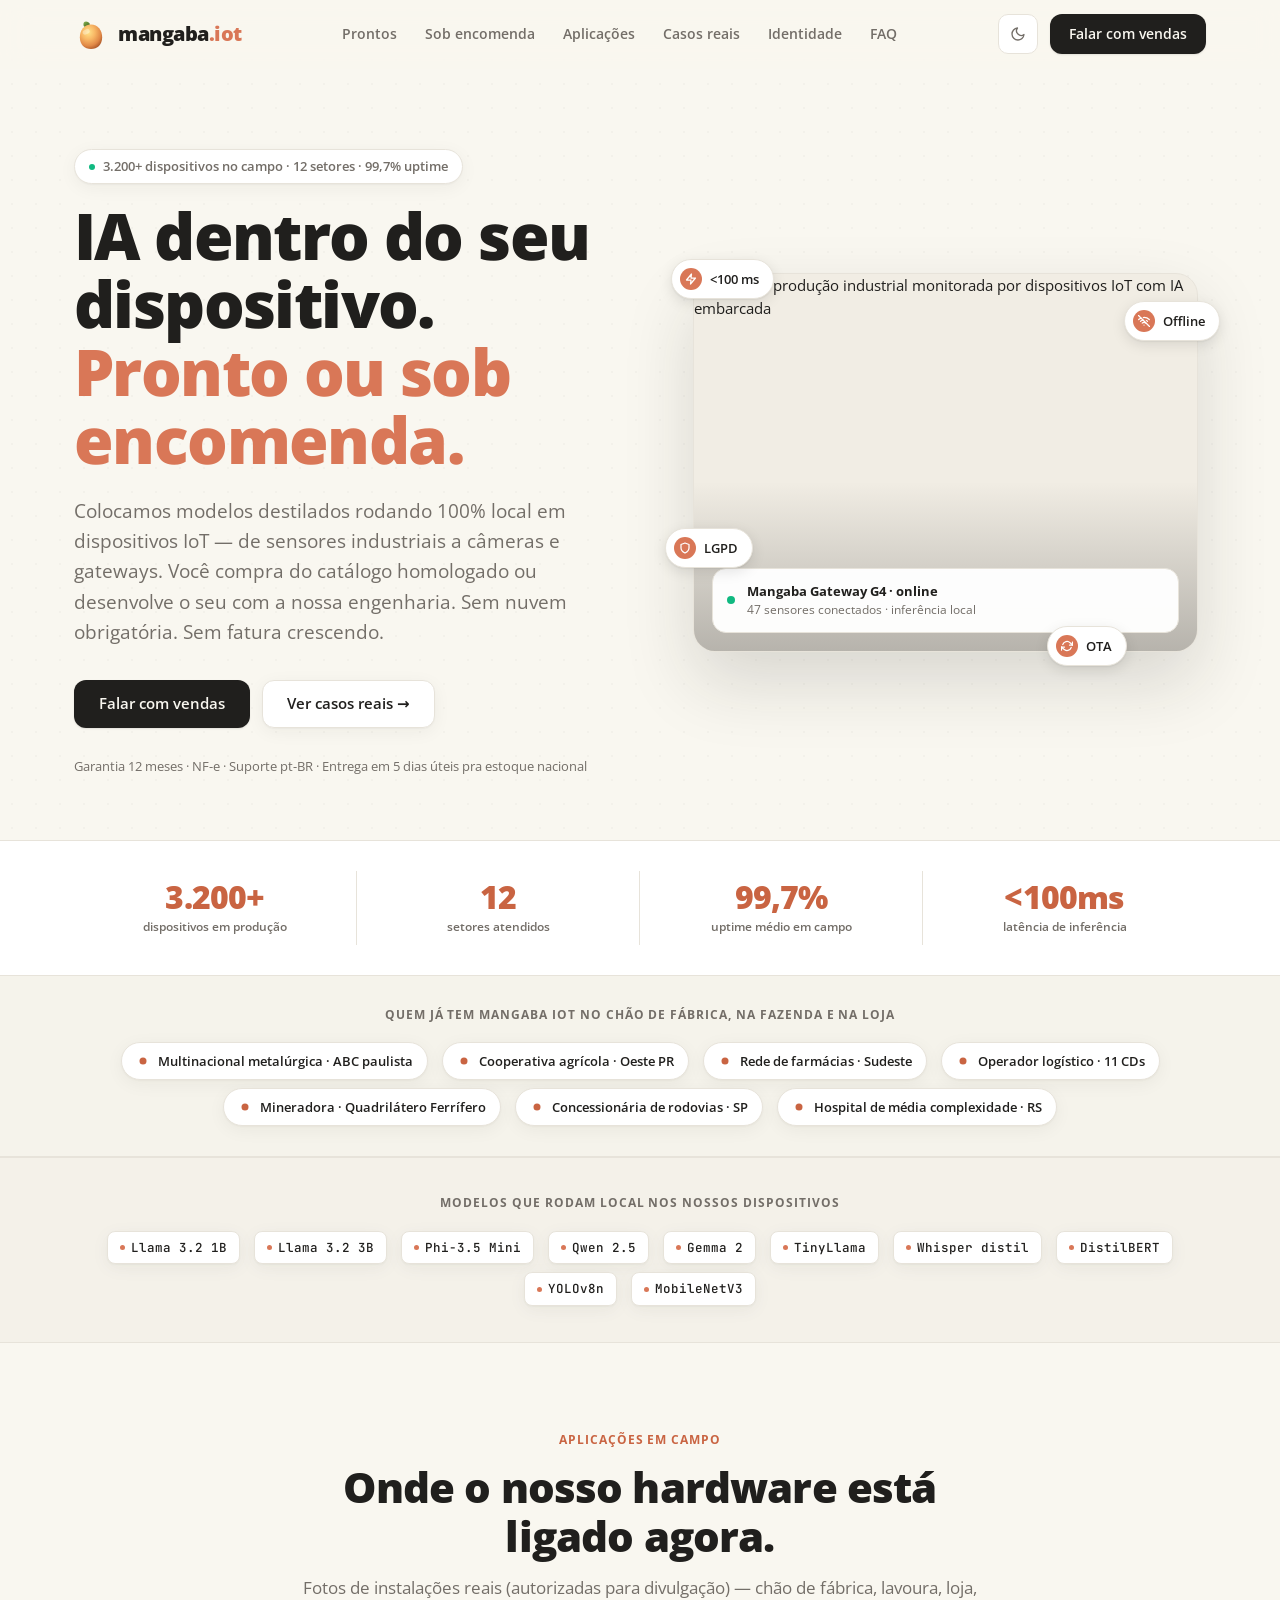
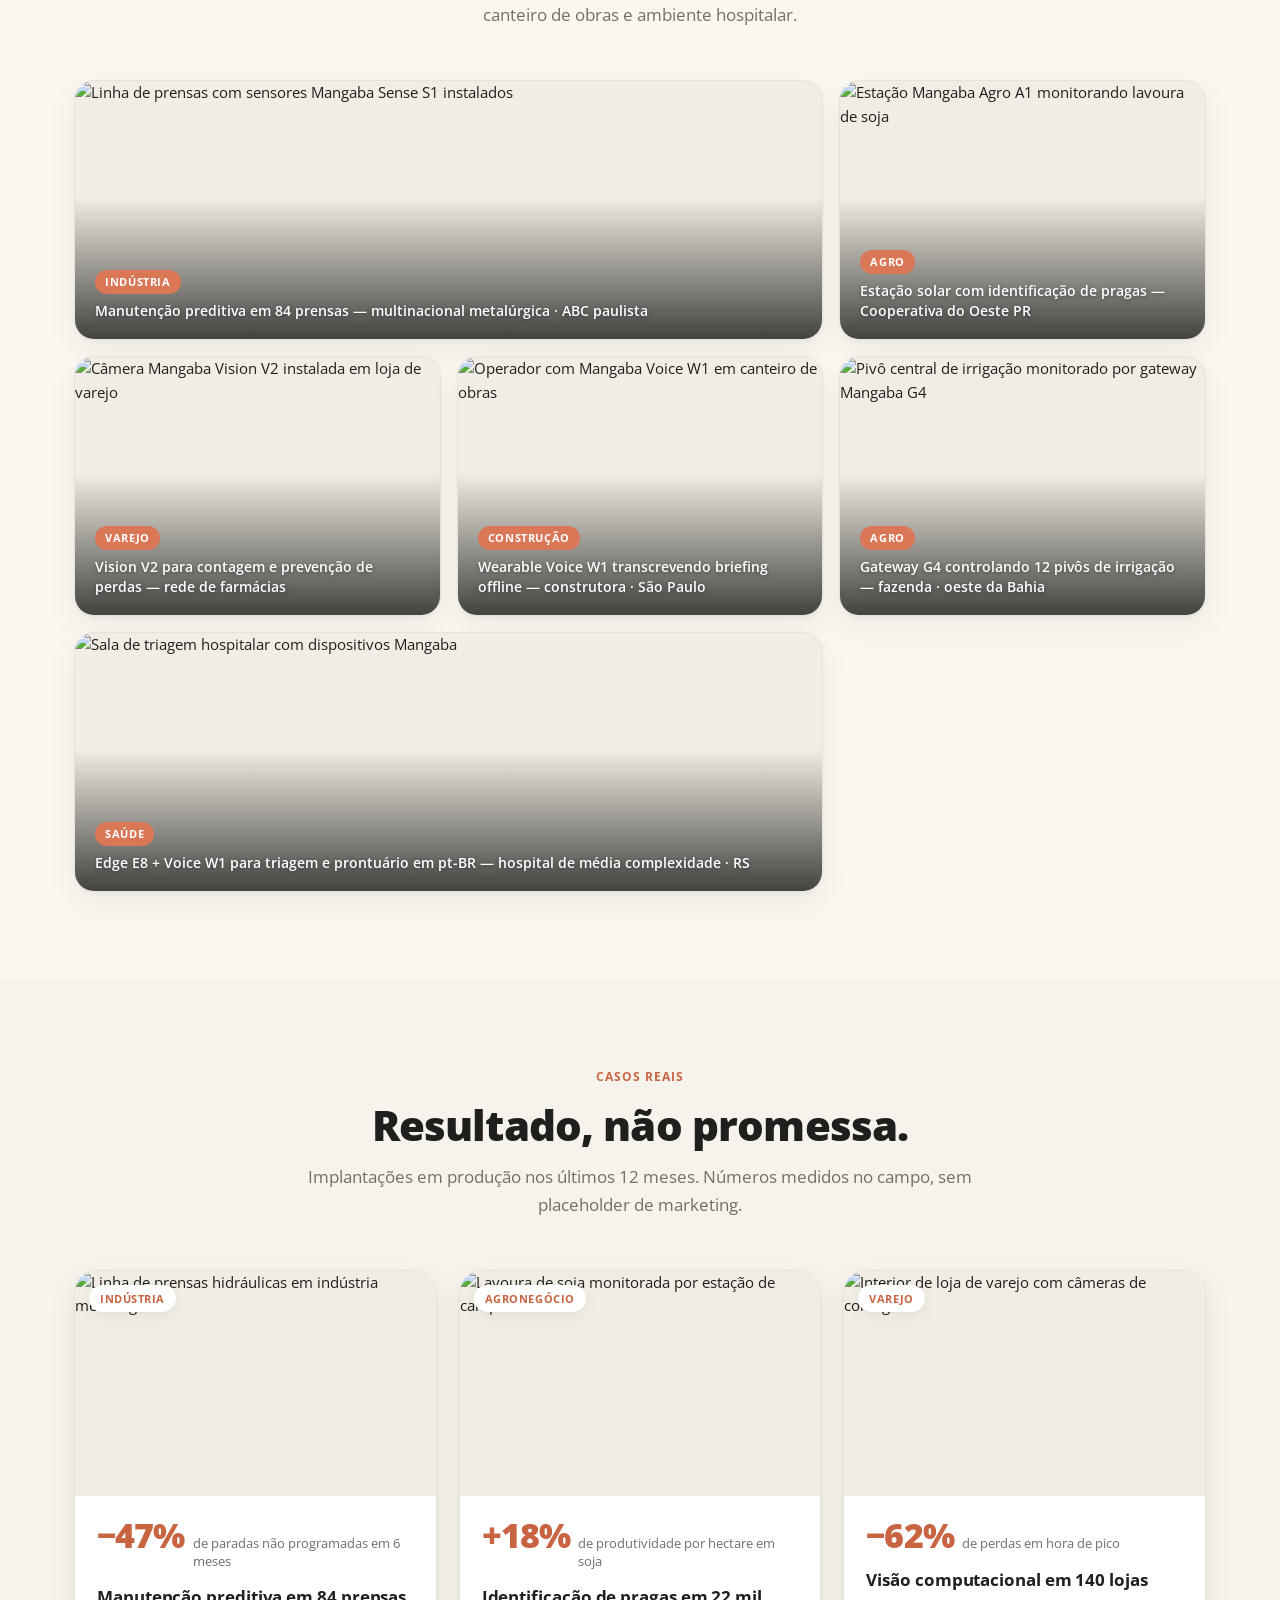
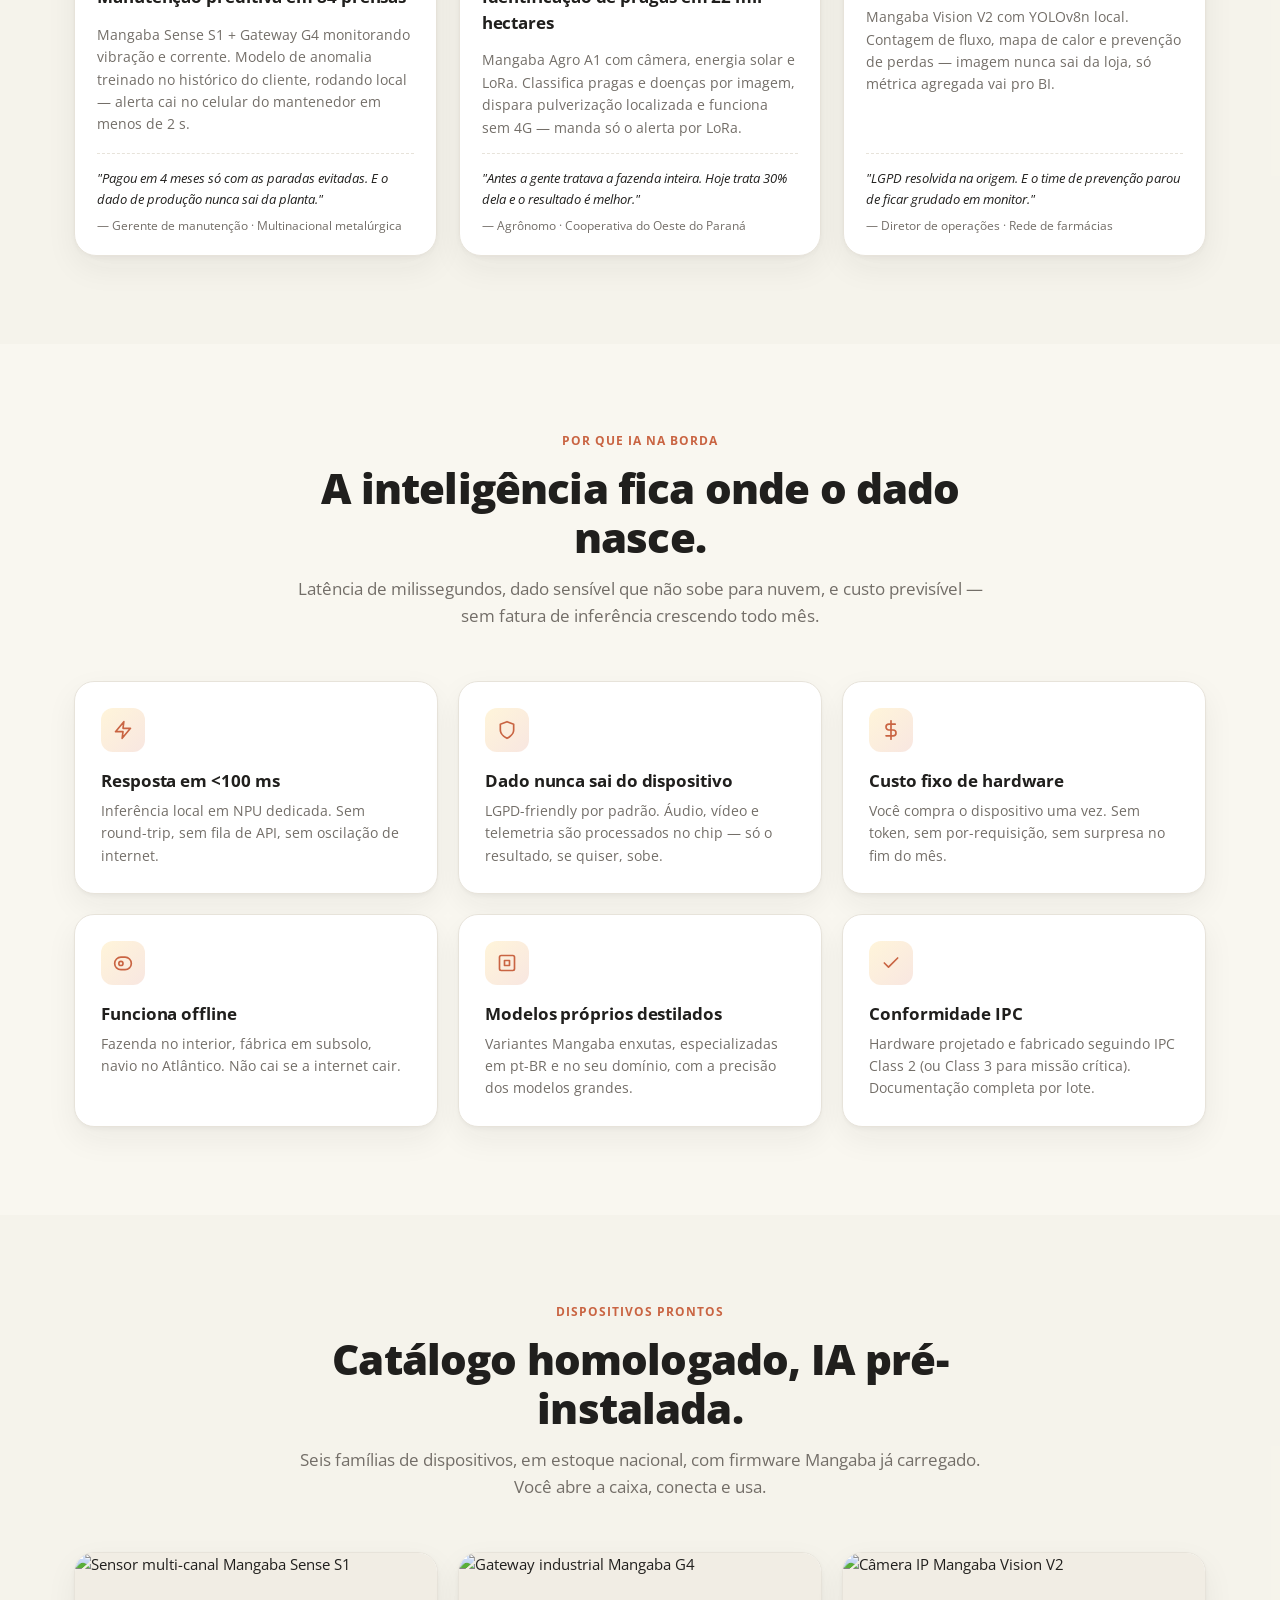
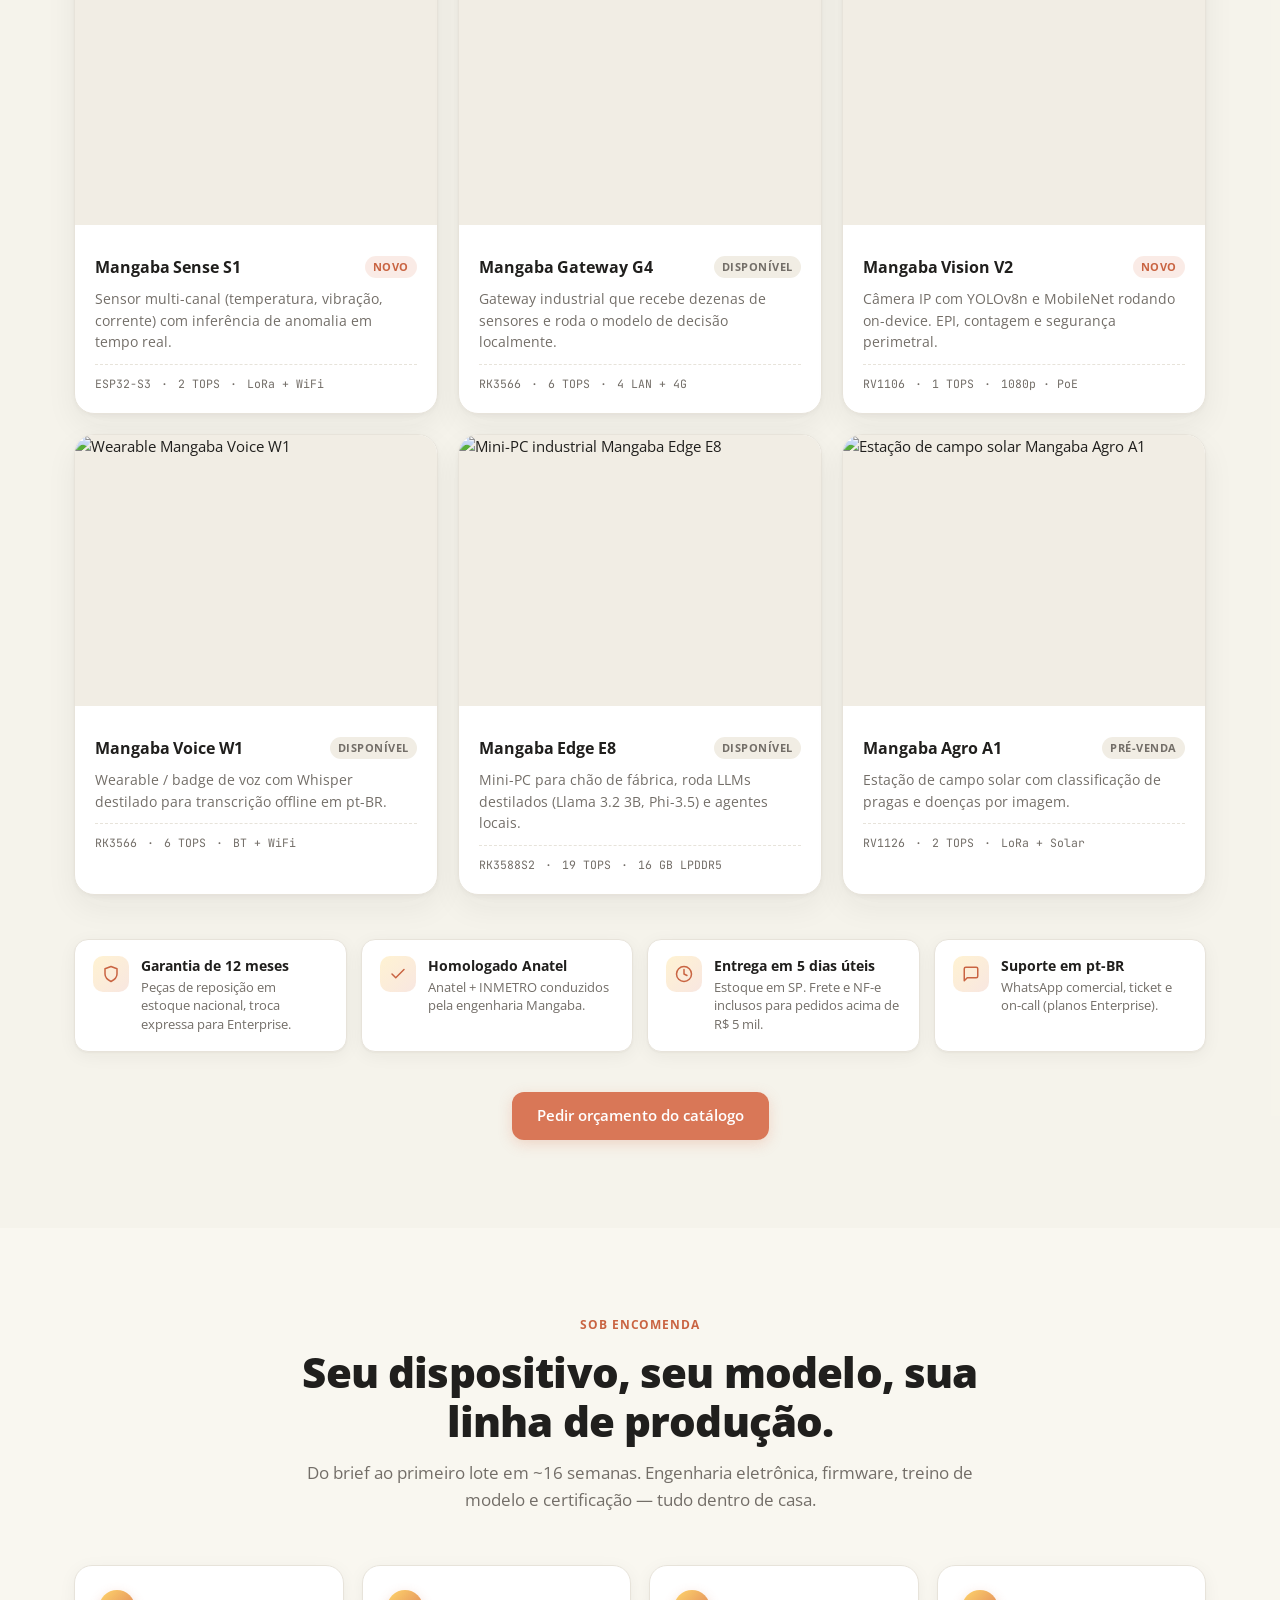
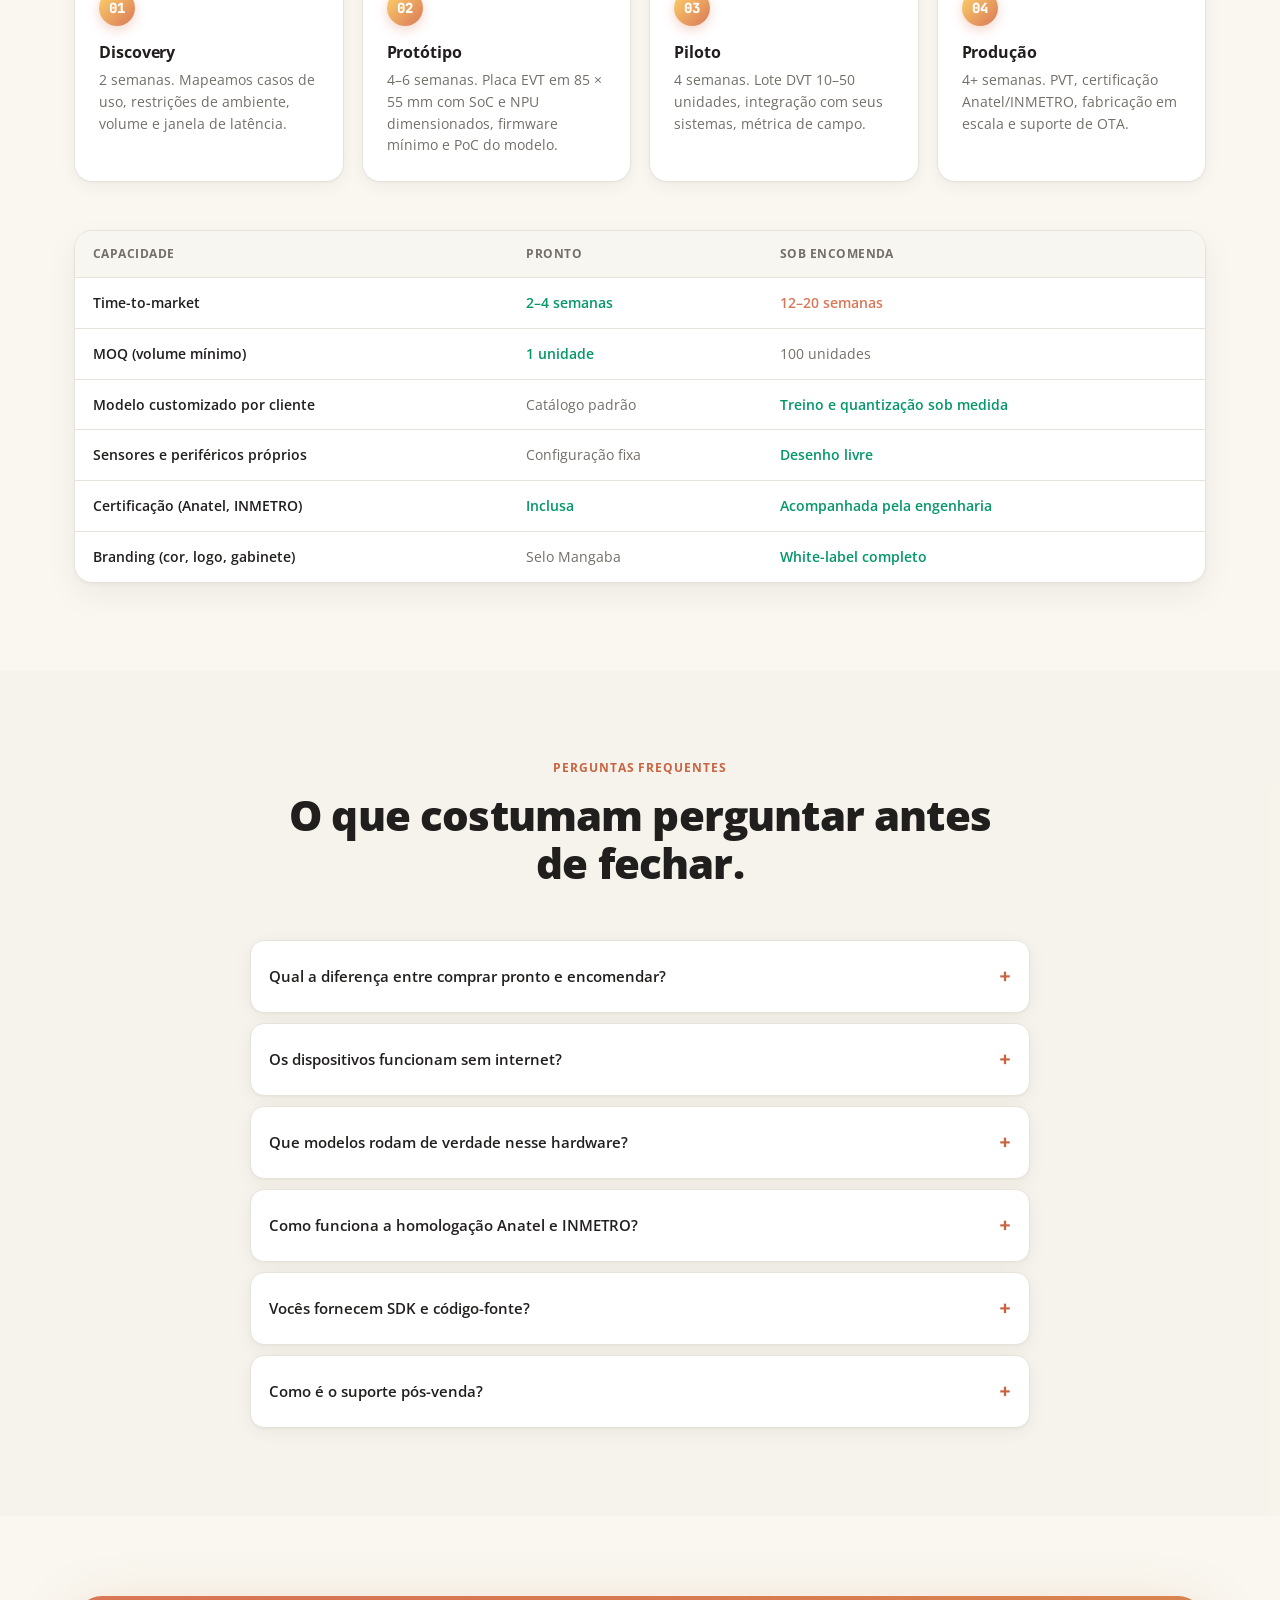
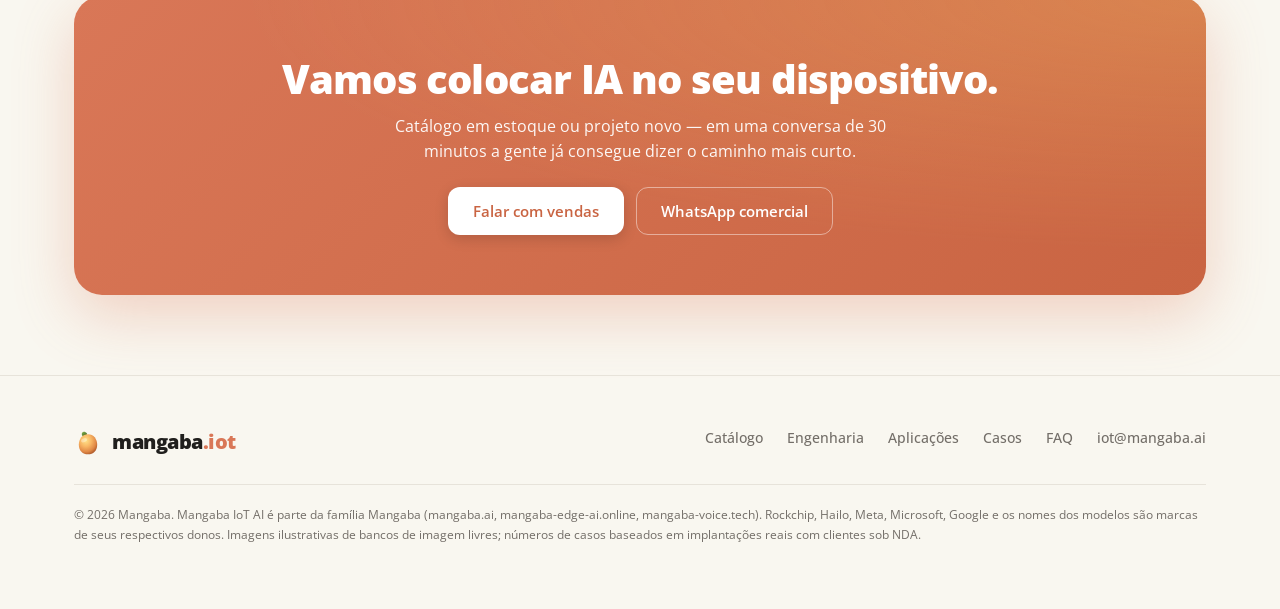
==== commit ffd87d02: "feat: brand book mangaba.ai (pagina de identidade visual) Nova pagina /brand.html que apresenta o si" ====
--- a/index.html
+++ b/index.html
@@ -68,6 +68,7 @@
         <a href="#encomenda">Sob encomenda</a>
         <a href="#galeria">Aplicações</a>
         <a href="#casos">Casos reais</a>
+        <a href="brand.html">Identidade</a>
         <a href="#faq">FAQ</a>
       </nav>
 
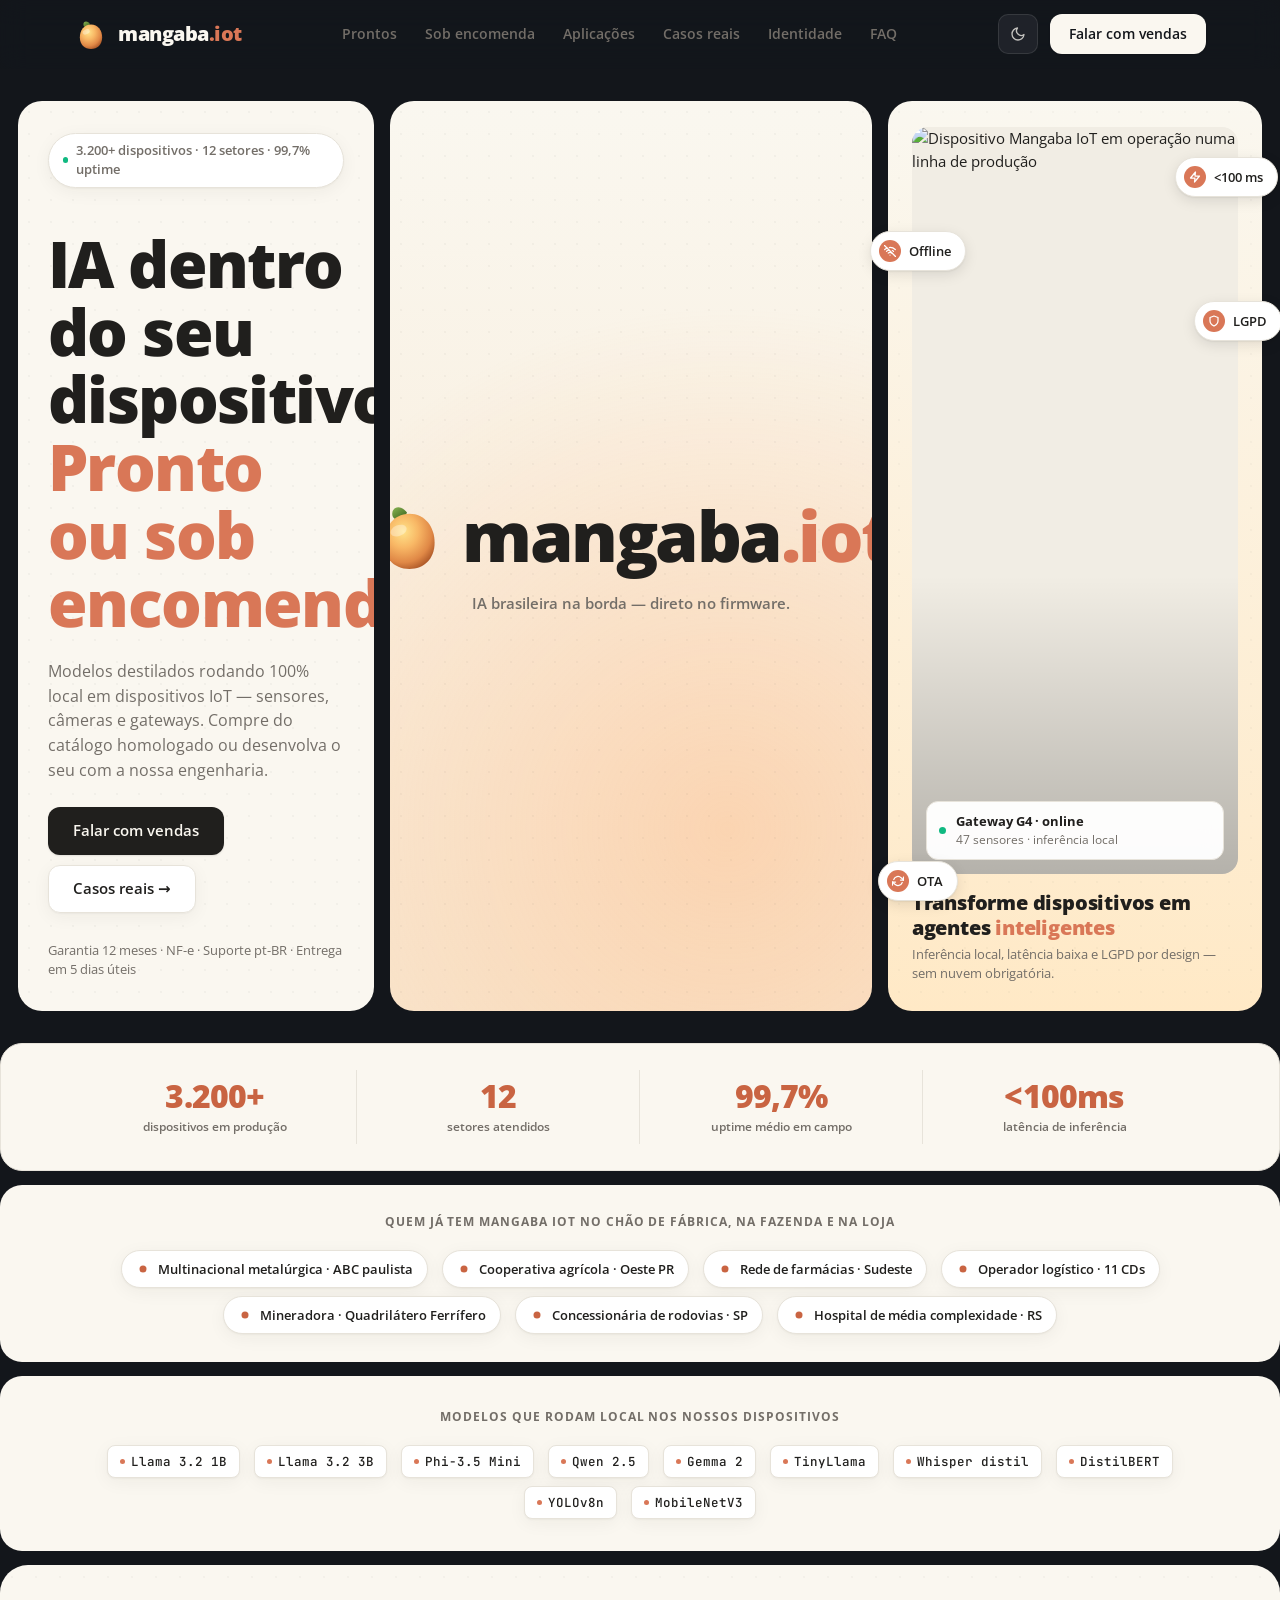
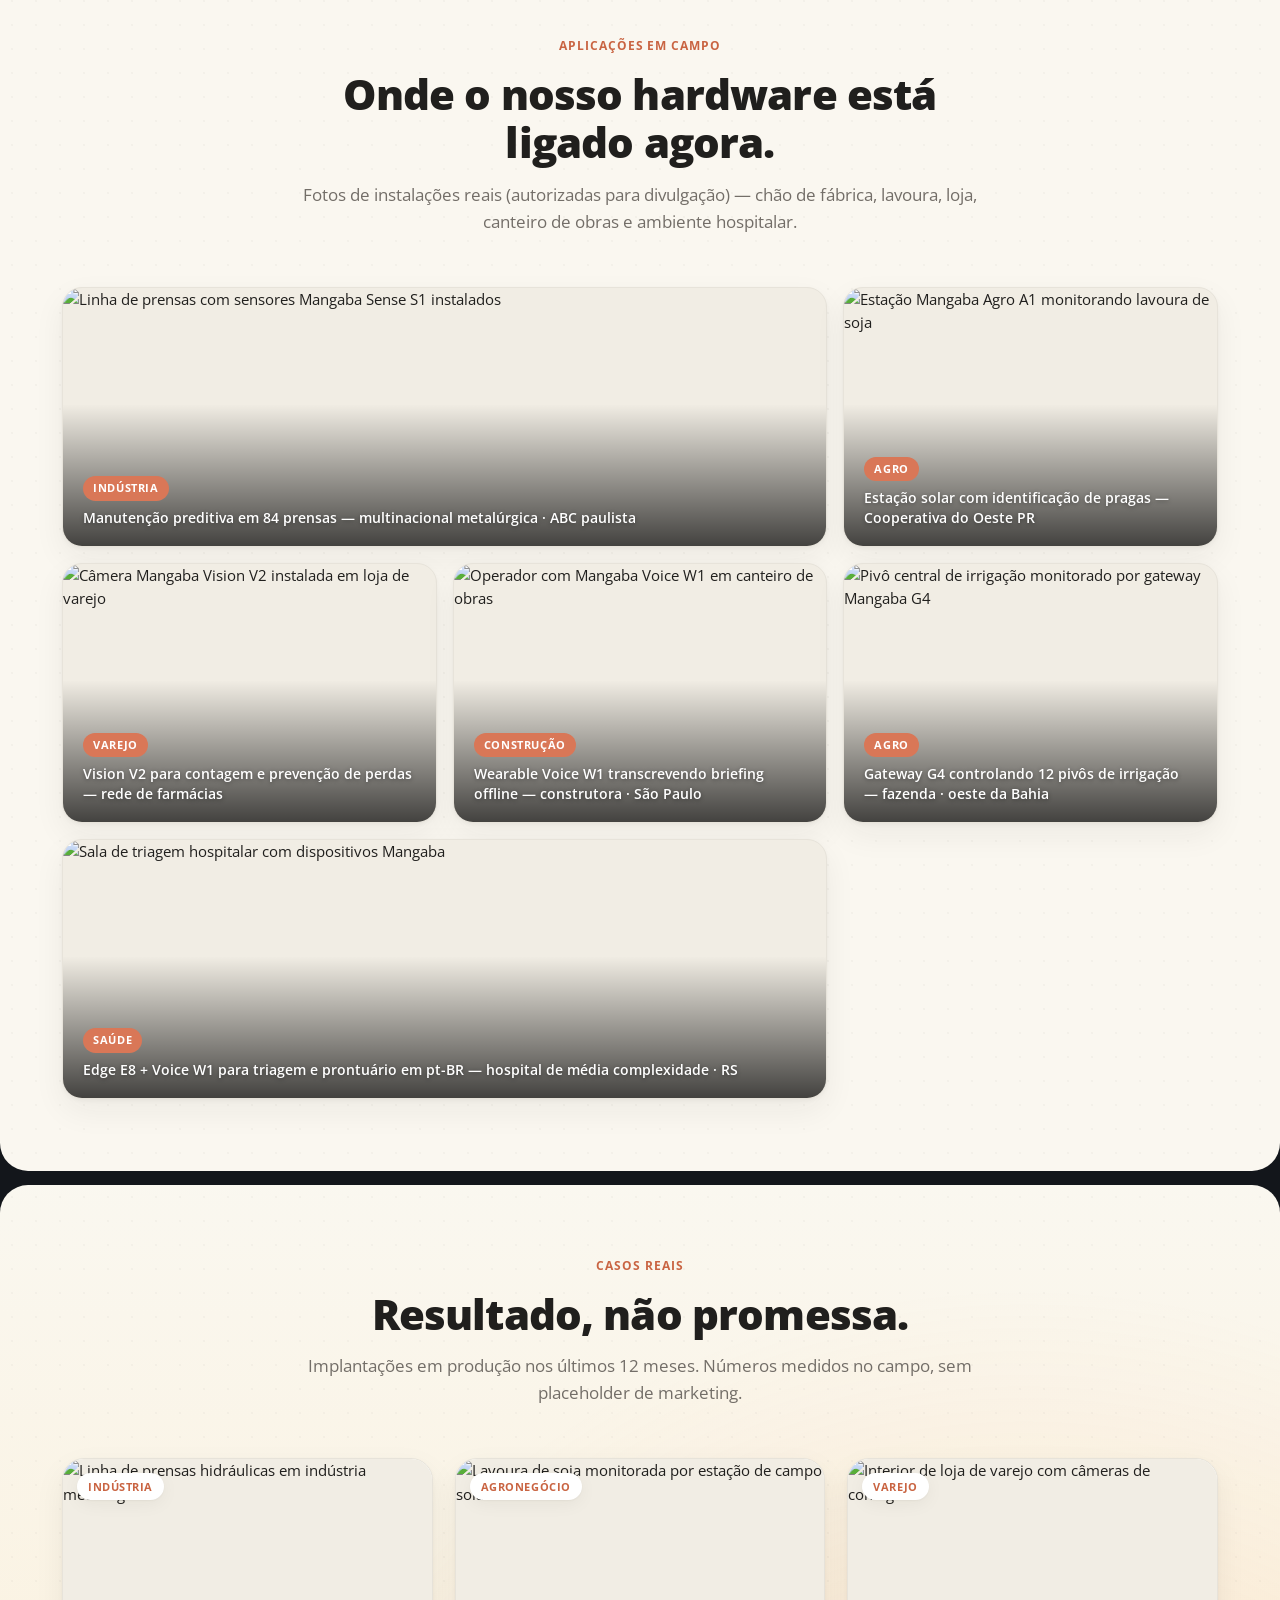
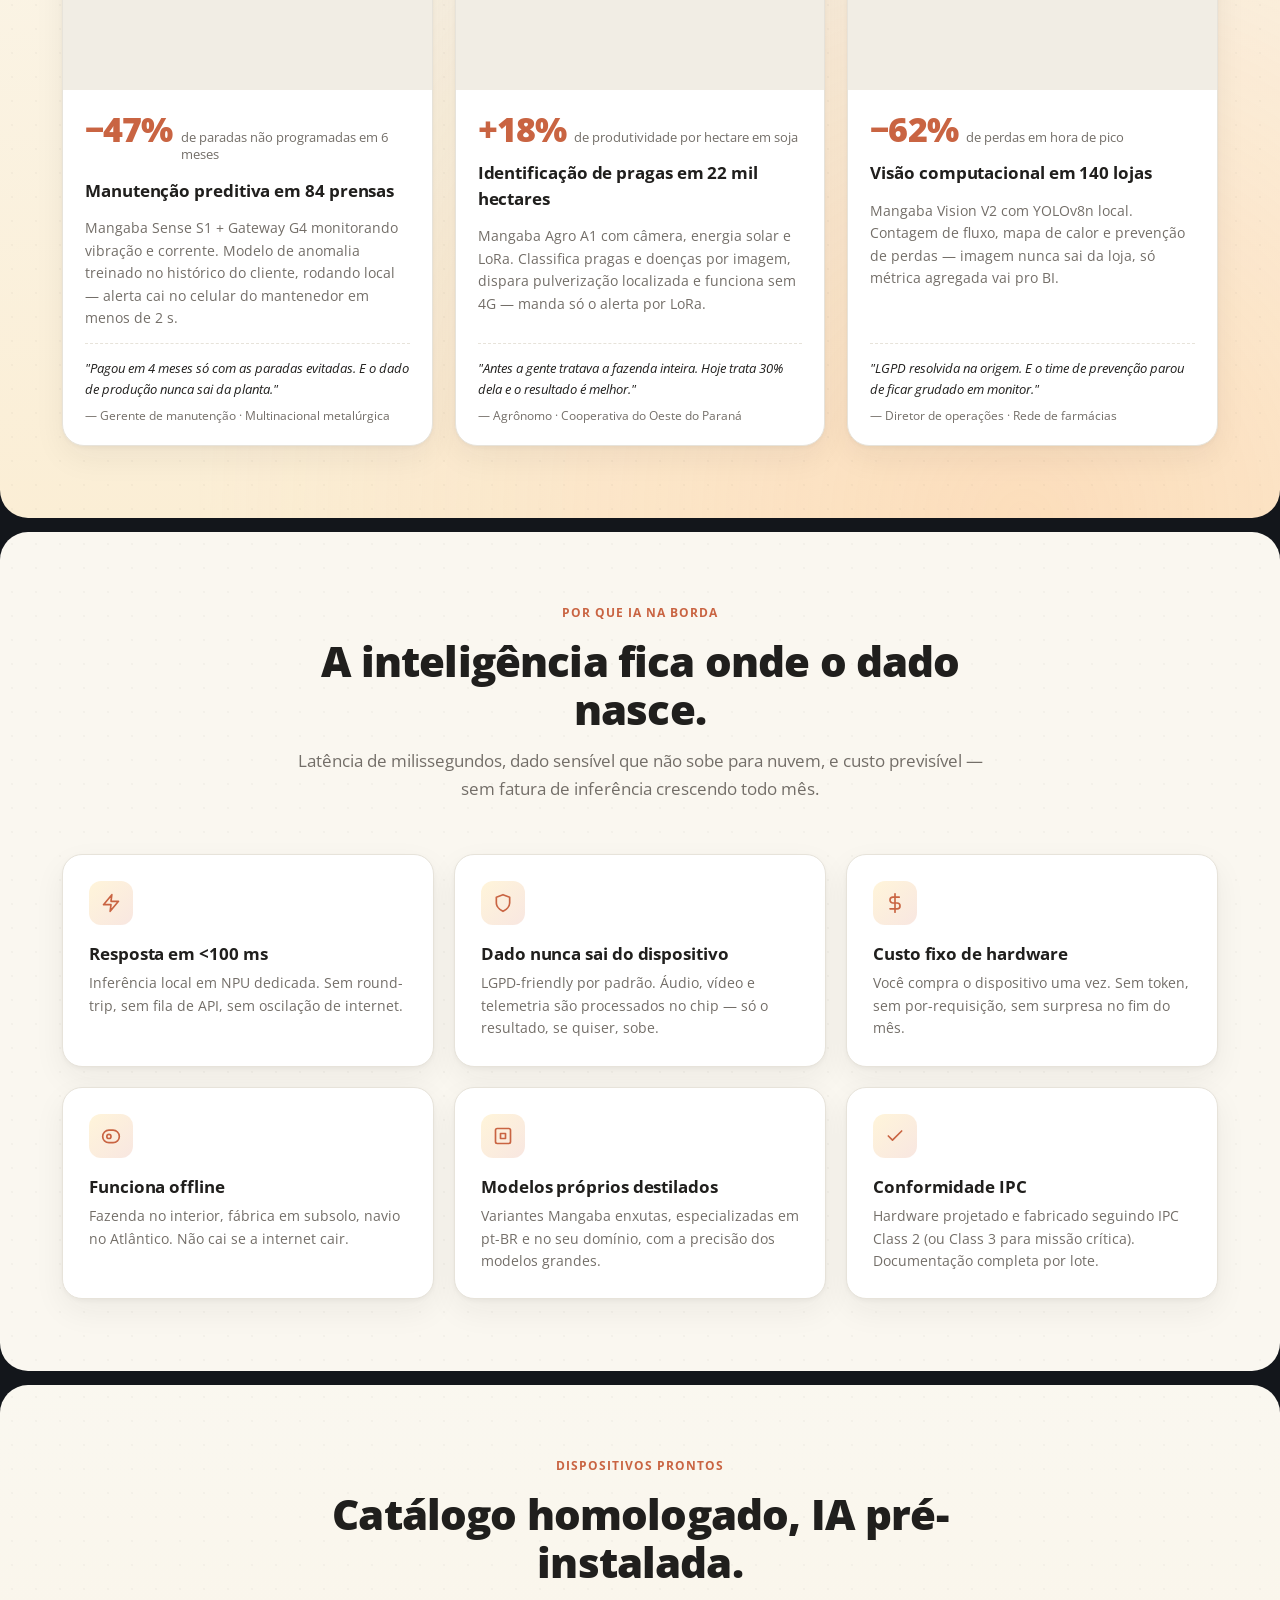
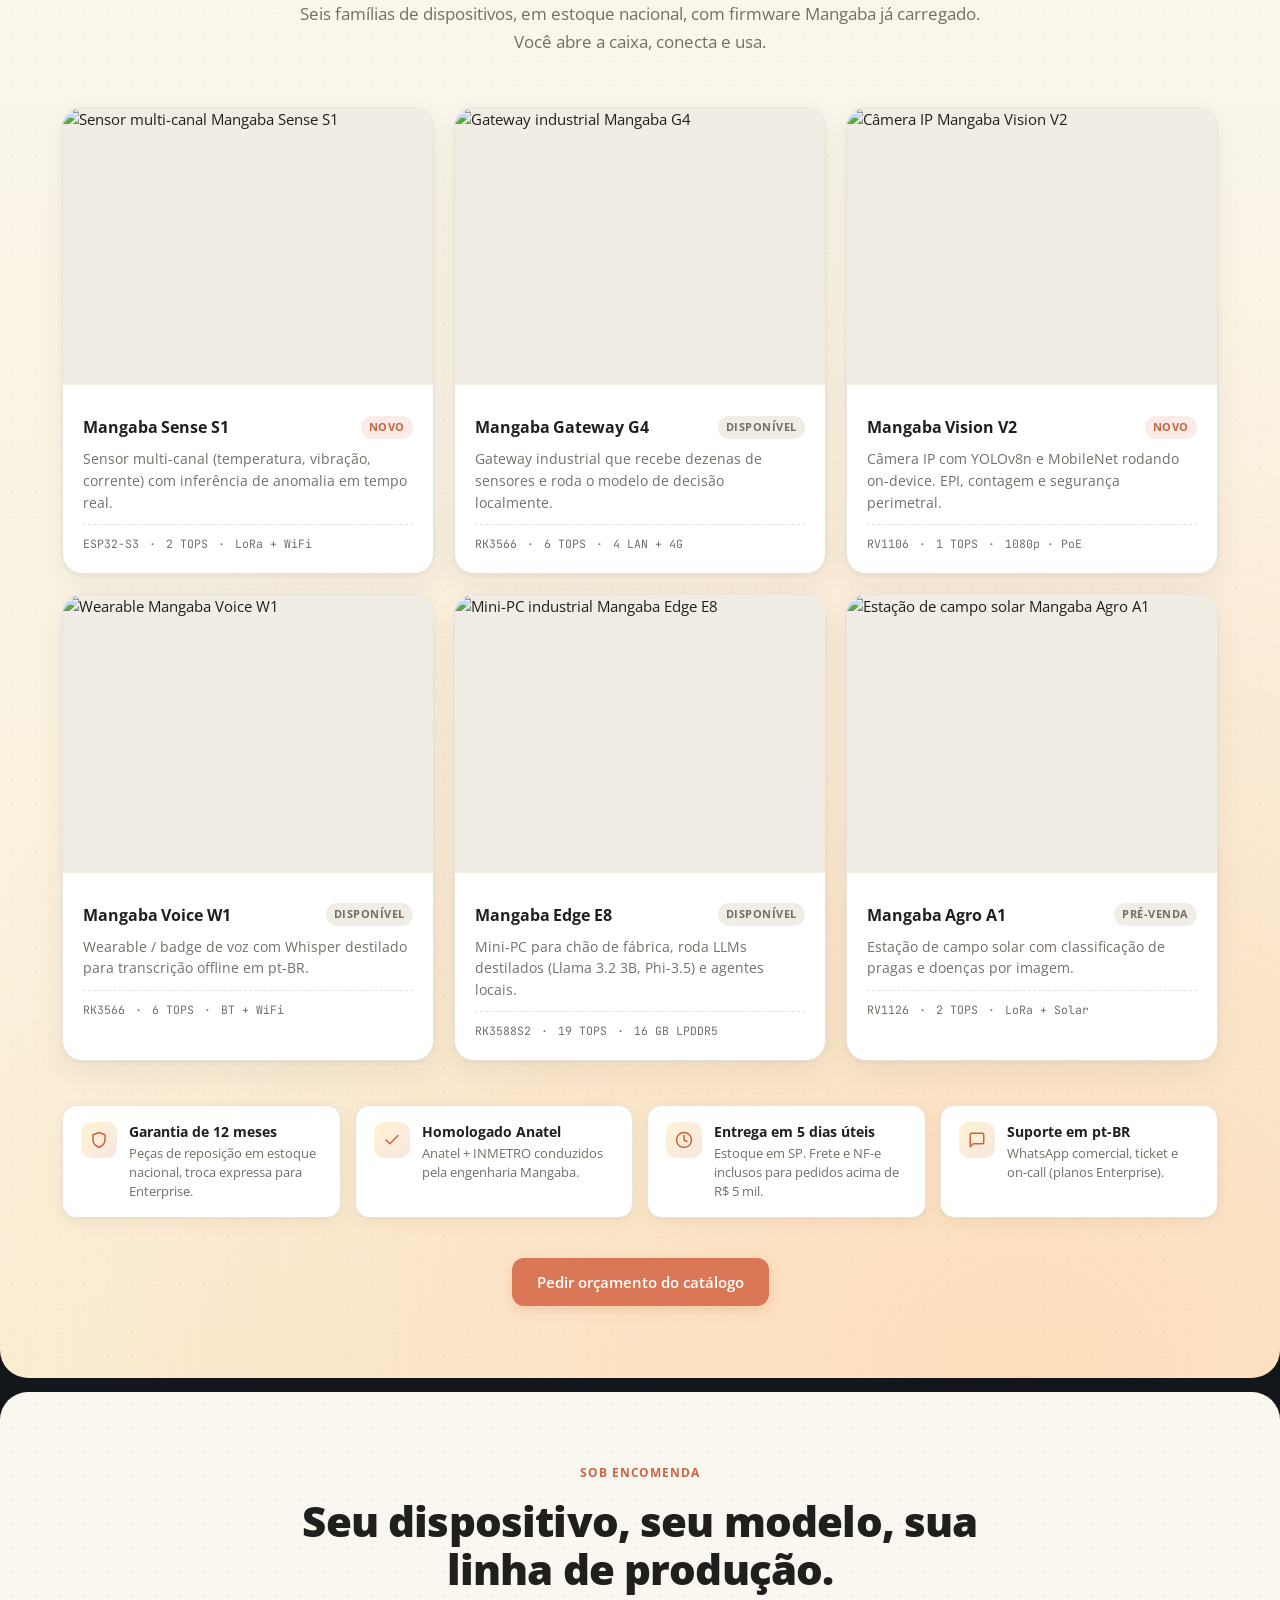
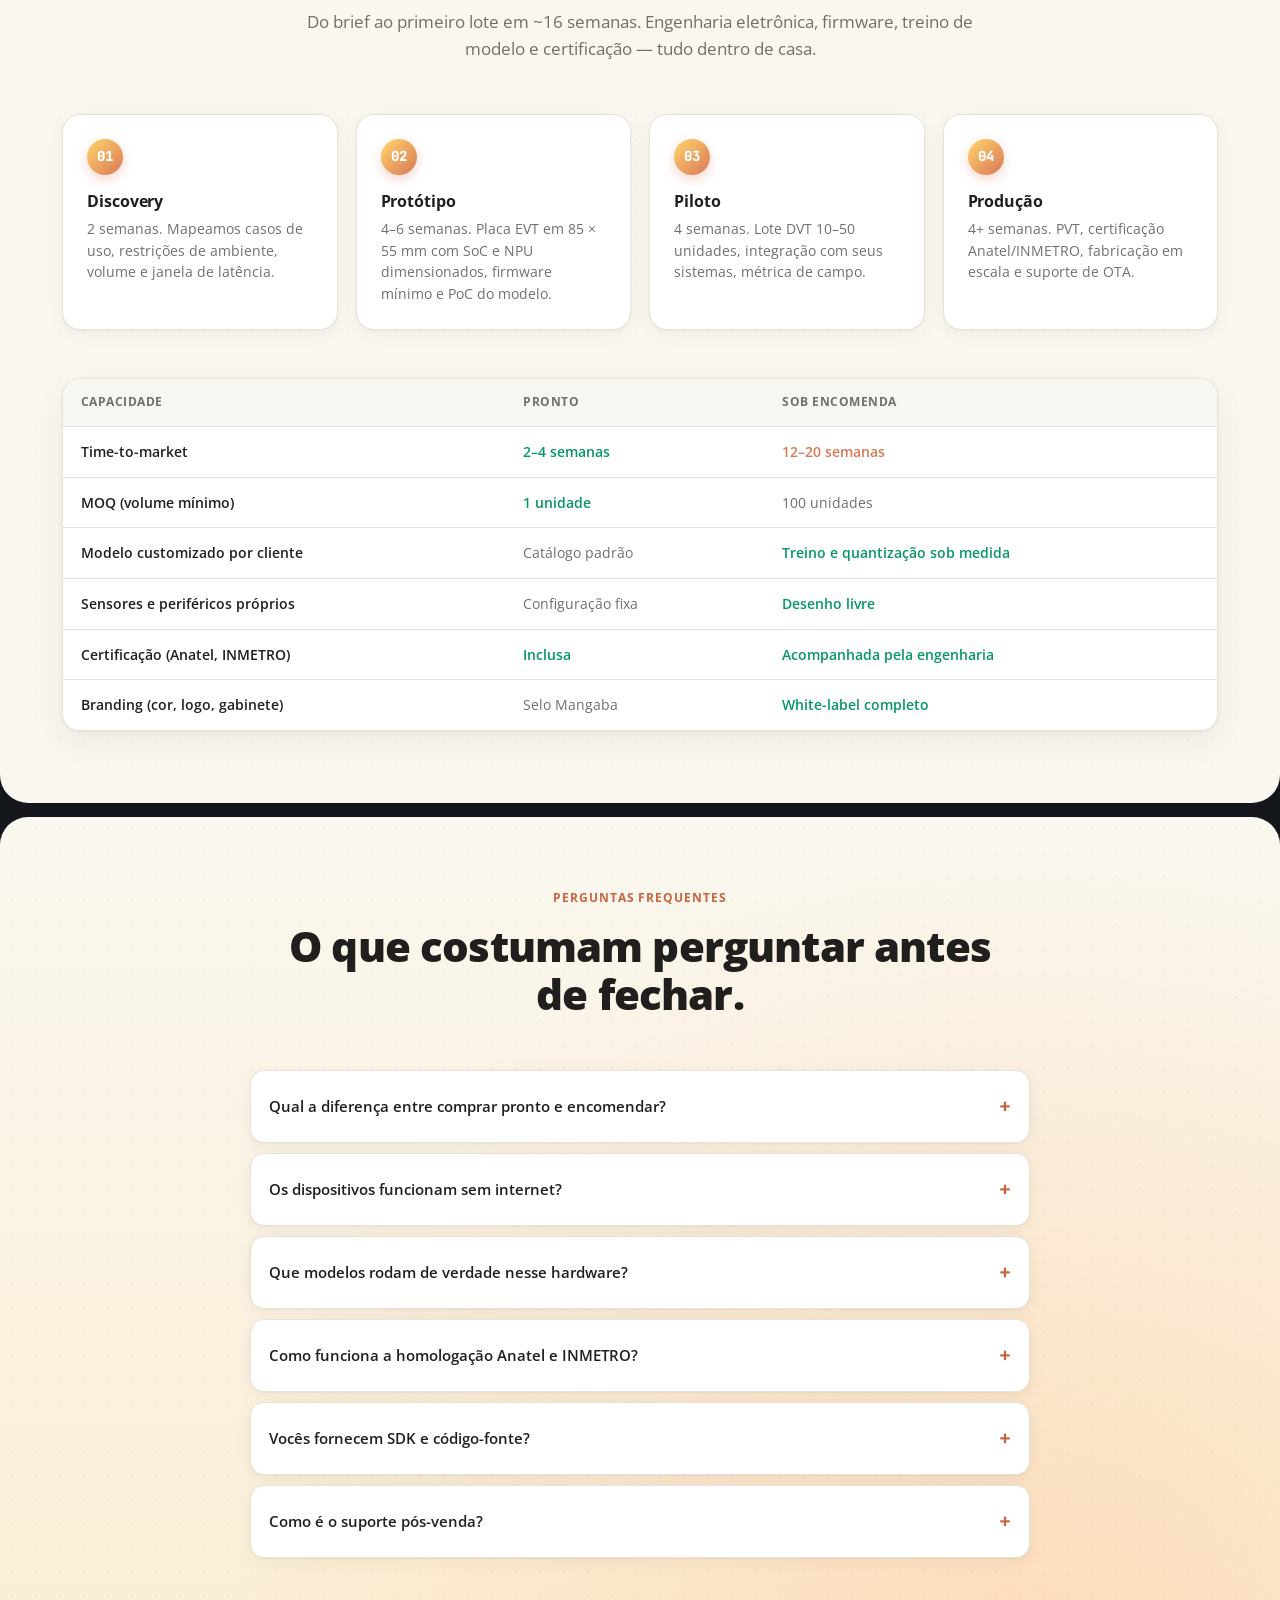
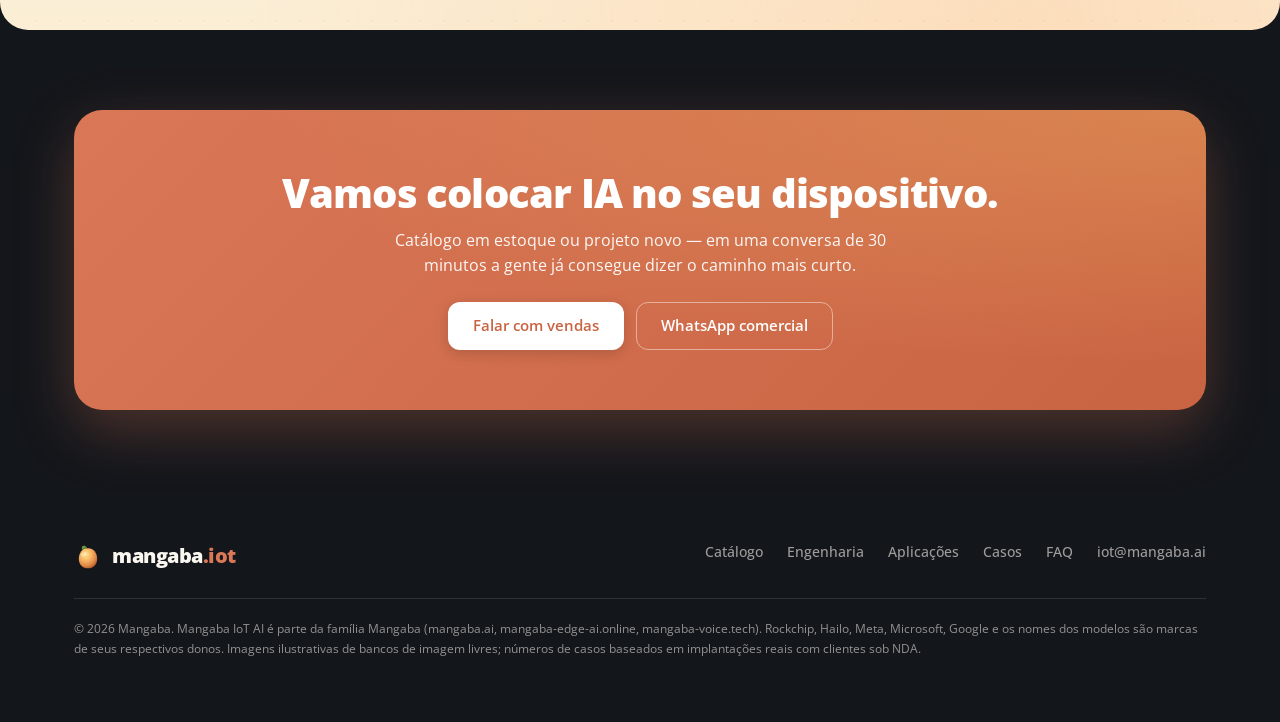
==== commit e800ac8a: "feat: aplica padrao mosaico do guideline em todas as telas Refatora a fundacao visual para espelhar " ====
--- a/index.html
+++ b/index.html
@@ -83,68 +83,96 @@
   </header>
 
   <main id="main">
-    <!-- HERO comercial split -->
-    <section class="hero hero--split">
-      <div class="container hero__inner">
-        <div class="hero__grid">
-          <div>
-            <span class="hero__eyebrow"><span class="dot"></span> 3.200+ dispositivos no campo · 12 setores · 99,7% uptime</span>
-            <h1 class="fade-in">
-              IA dentro do seu dispositivo.
-              <br />
-              <span class="accent">Pronto ou sob encomenda.</span>
-            </h1>
-            <p class="hero__sub">
-              Colocamos modelos destilados rodando 100% local em dispositivos IoT — de sensores industriais a câmeras e gateways. Você compra do catálogo homologado ou desenvolve o seu com a nossa engenharia. Sem nuvem obrigatória. Sem fatura crescendo.
-            </p>
-            <div class="hero__ctas">
-              <a class="btn btn--primary btn--lg" href="#contato">Falar com vendas</a>
-              <a class="btn btn--ghost btn--lg" href="#casos">Ver casos reais →</a>
-            </div>
-            <p class="hero__micro">Garantia 12 meses · NF-e · Suporte pt-BR · Entrega em 5 dias úteis pra estoque nacional</p>
-          </div>
-
-          <div class="hero__visual" aria-hidden="true">
-            <div class="hero__visual-img">
-              <img src="https://images.unsplash.com/photo-1581094794329-c8112a89af12?w=900&auto=format&fit=crop&q=80"
-                   alt="Linha de produção industrial monitorada por dispositivos IoT com IA embarcada"
-                   loading="eager" decoding="async" />
-              <div class="hero__visual-card">
-                <span class="pulse"></span>
-                <div>
-                  <div class="vcard-title">Mangaba Gateway G4 · online</div>
-                  <div class="vcard-sub">47 sensores conectados · inferência local</div>
-                </div>
-              </div>
-            </div>
-
-            <!-- Pills flutuantes (capacidades-chave) -->
-            <span class="float-pill float-pill--tl">
-              <span class="float-pill__icon" aria-hidden="true">
-                <svg viewBox="0 0 24 24" fill="none" stroke="currentColor" stroke-width="2.5" stroke-linecap="round" stroke-linejoin="round"><path d="M13 2L3 14h9l-1 8 10-12h-9l1-8z"/></svg>
-              </span>
-              &lt;100 ms
+    <!-- HERO mosaico — 3 stage cards (réplica do guideline) -->
+    <section class="hero">
+      <div class="hero__mosaic">
+
+        <!-- Card 1: Copy + CTAs -->
+        <article class="hero-card hero-card--copy">
+          <span class="hero__eyebrow"><span class="dot"></span> 3.200+ dispositivos · 12 setores · 99,7% uptime</span>
+          <h1 class="fade-in">
+            IA dentro do seu dispositivo.
+            <span class="accent">Pronto ou sob encomenda.</span>
+          </h1>
+          <p class="hero__sub">
+            Modelos destilados rodando 100% local em dispositivos IoT — sensores, câmeras e gateways. Compre do catálogo homologado ou desenvolva o seu com a nossa engenharia.
+          </p>
+          <div class="hero__ctas">
+            <a class="btn btn--primary btn--lg" href="#contato">Falar com vendas</a>
+            <a class="btn btn--ghost btn--lg" href="#casos">Casos reais →</a>
+          </div>
+          <p class="hero__micro">Garantia 12 meses · NF-e · Suporte pt-BR · Entrega em 5 dias úteis</p>
+        </article>
+
+        <!-- Card 2: Brand visual (logo gigante) -->
+        <article class="hero-card hero-card--brand" aria-label="mangaba.iot logo">
+          <div class="hero-brand-lockup">
+            <svg viewBox="0 0 64 64" aria-hidden="true">
+              <defs>
+                <radialGradient id="heroBigMango" cx="38%" cy="32%" r="78%">
+                  <stop offset="0%" stop-color="#FFE38A"/>
+                  <stop offset="38%" stop-color="#F8B765"/>
+                  <stop offset="72%" stop-color="#E08846"/>
+                  <stop offset="100%" stop-color="#9E4A1F"/>
+                </radialGradient>
+                <linearGradient id="heroBigLeaf" x1="20%" y1="10%" x2="90%" y2="90%">
+                  <stop offset="0%" stop-color="#7DA84A"/>
+                  <stop offset="100%" stop-color="#3F6720"/>
+                </linearGradient>
+              </defs>
+              <path d="M 30 13 C 24 5, 16 9, 18 16 C 20 21, 28 19, 30 13 Z" fill="url(#heroBigLeaf)"/>
+              <path d="M 32 14 C 19 14, 11 25, 11 38 C 11 52, 20 60, 32 60 C 44 60, 53 52, 53 38 C 53 25, 45 14, 32 14 Z" fill="url(#heroBigMango)"/>
+              <ellipse cx="23" cy="28" rx="7" ry="4.5" fill="#FFFFFF" opacity="0.35" transform="rotate(-22 23 28)"/>
+            </svg>
+            <span class="hero-brand-wordmark">mangaba<span class="dot">.</span><span class="suf">iot</span></span>
+          </div>
+          <p class="hero-brand-tagline">IA brasileira na borda — direto no firmware.</p>
+        </article>
+
+        <!-- Card 3: Produto + pills flutuantes -->
+        <article class="hero-card hero-card--product">
+          <div class="hero-product-img">
+            <img src="https://images.unsplash.com/photo-1581094794329-c8112a89af12?w=900&auto=format&fit=crop&q=80"
+                 alt="Dispositivo Mangaba IoT em operação numa linha de produção"
+                 loading="eager" decoding="async" />
+            <div class="hero-status-card">
+              <span class="pulse"></span>
+              <div>
+                <div class="st-title">Gateway G4 · online</div>
+                <div class="st-sub">47 sensores · inferência local</div>
+              </div>
+            </div>
+          </div>
+
+          <span class="float-pill float-pill--p1">
+            <span class="float-pill__icon" aria-hidden="true">
+              <svg viewBox="0 0 24 24" fill="none" stroke="currentColor" stroke-width="2.5" stroke-linecap="round" stroke-linejoin="round"><path d="M13 2L3 14h9l-1 8 10-12h-9l1-8z"/></svg>
             </span>
-            <span class="float-pill float-pill--tr">
-              <span class="float-pill__icon" aria-hidden="true">
-                <svg viewBox="0 0 24 24" fill="none" stroke="currentColor" stroke-width="2.5" stroke-linecap="round" stroke-linejoin="round"><line x1="1" y1="1" x2="23" y2="23"/><path d="M16.72 11.06A10.94 10.94 0 0 1 19 12.55"/><path d="M5 12.55a10.94 10.94 0 0 1 5.17-2.39"/><path d="M10.71 5.05A16 16 0 0 1 22.58 9"/><path d="M1.42 9a15.91 15.91 0 0 1 4.7-2.88"/><path d="M8.53 16.11a6 6 0 0 1 6.95 0"/><line x1="12" y1="20" x2="12.01" y2="20"/></svg>
-              </span>
-              Offline
+            &lt;100 ms
+          </span>
+          <span class="float-pill float-pill--p2">
+            <span class="float-pill__icon" aria-hidden="true">
+              <svg viewBox="0 0 24 24" fill="none" stroke="currentColor" stroke-width="2.5" stroke-linecap="round" stroke-linejoin="round"><line x1="1" y1="1" x2="23" y2="23"/><path d="M16.72 11.06A10.94 10.94 0 0 1 19 12.55"/><path d="M5 12.55a10.94 10.94 0 0 1 5.17-2.39"/><path d="M10.71 5.05A16 16 0 0 1 22.58 9"/><path d="M1.42 9a15.91 15.91 0 0 1 4.7-2.88"/><path d="M8.53 16.11a6 6 0 0 1 6.95 0"/><line x1="12" y1="20" x2="12.01" y2="20"/></svg>
             </span>
-            <span class="float-pill float-pill--bl">
-              <span class="float-pill__icon" aria-hidden="true">
-                <svg viewBox="0 0 24 24" fill="none" stroke="currentColor" stroke-width="2.5" stroke-linecap="round" stroke-linejoin="round"><path d="M12 22s8-4 8-10V5l-8-3-8 3v7c0 6 8 10 8 10z"/></svg>
-              </span>
-              LGPD
+            Offline
+          </span>
+          <span class="float-pill float-pill--p3">
+            <span class="float-pill__icon" aria-hidden="true">
+              <svg viewBox="0 0 24 24" fill="none" stroke="currentColor" stroke-width="2.5" stroke-linecap="round" stroke-linejoin="round"><path d="M12 22s8-4 8-10V5l-8-3-8 3v7c0 6 8 10 8 10z"/></svg>
             </span>
-            <span class="float-pill float-pill--br">
-              <span class="float-pill__icon" aria-hidden="true">
-                <svg viewBox="0 0 24 24" fill="none" stroke="currentColor" stroke-width="2.5" stroke-linecap="round" stroke-linejoin="round"><polyline points="23 4 23 10 17 10"/><polyline points="1 20 1 14 7 14"/><path d="M3.51 9a9 9 0 0 1 14.85-3.36L23 10M1 14l4.64 4.36A9 9 0 0 0 20.49 15"/></svg>
-              </span>
-              OTA
+            LGPD
+          </span>
+          <span class="float-pill float-pill--p4">
+            <span class="float-pill__icon" aria-hidden="true">
+              <svg viewBox="0 0 24 24" fill="none" stroke="currentColor" stroke-width="2.5" stroke-linecap="round" stroke-linejoin="round"><polyline points="23 4 23 10 17 10"/><polyline points="1 20 1 14 7 14"/><path d="M3.51 9a9 9 0 0 1 14.85-3.36L23 10M1 14l4.64 4.36A9 9 0 0 0 20.49 15"/></svg>
             </span>
-          </div>
-        </div>
+            OTA
+          </span>
+
+          <h2 class="hero-product-headline">Transforme dispositivos em agentes <span class="accent">inteligentes</span></h2>
+          <p class="hero-product-sub">Inferência local, latência baixa e LGPD por design — sem nuvem obrigatória.</p>
+        </article>
+
       </div>
     </section>
 
--- a/styles.css
+++ b/styles.css
@@ -4,9 +4,12 @@
    ========================================================= */
 
 :root {
-  --background: 42 45% 96%;      /* #FAF6EC creme + leve calor */
-  --foreground: 30 6% 12%;
-  --card: 0 0% 100%;
+  /* Foundation: dark navy stage + warm cream cards (referência) */
+  --stage:        220 18% 9%;    /* #131720 fundo navy escuro */
+  --stage-soft:   220 14% 14%;   /* footer / nav adaptado */
+  --background:   45 50% 96%;    /* #FBF7EE creme dos stage cards */
+  --foreground:   30 6% 12%;
+  --card:         0 0% 100%;     /* cards internos brancos */
   --card-foreground: 30 6% 12%;
   --primary: 16 61% 60%;
   --primary-foreground: 0 0% 100%;
@@ -36,9 +39,11 @@
 }
 
 html.dark {
-  --background: 30 5% 13%;       /* #221F1D charcoal quente */
-  --foreground: 44 30% 95%;
-  --card: 30 5% 16%;
+  --stage:        220 16% 7%;
+  --stage-soft:   220 14% 12%;
+  --background:   30 5% 16%;     /* stage card no dark vira charcoal */
+  --foreground:   44 30% 95%;
+  --card:         30 5% 19%;
   --card-foreground: 44 30% 95%;
   --primary: 16 61% 60%;
   --primary-foreground: 0 0% 100%;
@@ -62,26 +67,11 @@
   font-family: 'Open Sans', system-ui, -apple-system, 'Segoe UI', sans-serif;
   font-size: 15px;
   line-height: 1.55;
-  background: hsl(var(--background));
+  background: hsl(var(--stage));         /* fundo navy escuro */
   color: hsl(var(--foreground));
   -webkit-font-smoothing: antialiased;
   -moz-osx-font-smoothing: grayscale;
   transition: background-color 0.25s var(--ease), color 0.25s var(--ease);
-}
-
-/* Padrão de pontos sutil no background (referência do guideline) */
-body::before {
-  content: "";
-  position: fixed; inset: 0;
-  background-image: radial-gradient(circle, hsl(var(--foreground) / 0.045) 1px, transparent 1px);
-  background-size: 24px 24px;
-  background-position: 0 0;
-  pointer-events: none;
-  z-index: 0;
-  opacity: 0.65;
-}
-html.dark body::before {
-  background-image: radial-gradient(circle, hsl(var(--foreground) / 0.06) 1px, transparent 1px);
 }
 
 main, header, footer { position: relative; z-index: 1; }
@@ -119,11 +109,26 @@
   position: sticky; top: 0; z-index: 50;
   backdrop-filter: saturate(160%) blur(14px);
   -webkit-backdrop-filter: saturate(160%) blur(14px);
-  background: hsl(var(--background) / 0.82);
+  background: hsl(var(--stage) / 0.82);
   border-bottom: 1px solid transparent;
   transition: border-color 0.2s var(--ease), background-color 0.2s var(--ease);
-}
-.nav.is-scrolled { border-bottom-color: hsl(var(--border)); }
+  color: hsl(var(--background));
+}
+.nav.is-scrolled { border-bottom-color: hsl(var(--stage-soft)); }
+.nav .brand__name { color: hsl(var(--background)); }
+.nav__links a { color: hsl(var(--background) / 0.65); }
+.nav__links a:hover { color: hsl(var(--background)); }
+.nav .theme-toggle {
+  background: hsl(var(--stage-soft));
+  border-color: hsl(var(--background) / 0.1);
+  color: hsl(var(--background) / 0.75);
+}
+.nav .theme-toggle:hover { background: hsl(var(--background) / 0.1); color: hsl(var(--background)); }
+.nav .btn--primary {
+  background: hsl(var(--background));
+  color: hsl(var(--stage));
+}
+.nav .btn--primary:hover { background: hsl(var(--background) / 0.9); color: hsl(var(--stage)); }
 
 .nav__inner {
   display: flex; align-items: center; justify-content: space-between;
@@ -218,9 +223,174 @@
 html.dark .theme-toggle .icon-moon { display: none; }
 
 /* =========================================================
-   HERO
+   HERO — mosaico de 3 stage cards (réplica do guideline)
    ========================================================= */
-.hero { padding: 80px 0 64px; position: relative; overflow: visible; }
+.hero {
+  margin: 14px auto 14px;
+  max-width: 1320px;
+  padding: 18px;
+  position: relative;
+}
+.hero__mosaic {
+  display: grid;
+  grid-template-columns: 1fr 1.35fr 1.05fr;
+  gap: 16px;
+  align-items: stretch;
+}
+@media (max-width: 1080px) {
+  .hero__mosaic { grid-template-columns: 1fr 1fr; }
+  .hero-card--product { grid-column: span 2; }
+}
+@media (max-width: 720px) {
+  .hero__mosaic { grid-template-columns: 1fr; }
+  .hero-card--product { grid-column: span 1; }
+}
+
+.hero-card {
+  position: relative;
+  background: hsl(var(--background));
+  border-radius: 24px;
+  padding: 32px 30px;
+  overflow: hidden;
+  display: flex; flex-direction: column;
+}
+.hero-card::before {
+  content: "";
+  position: absolute; inset: 0;
+  background-image: radial-gradient(circle, hsl(var(--foreground) / 0.05) 1px, transparent 1px);
+  background-size: 22px 22px;
+  pointer-events: none;
+  opacity: 0.7;
+  z-index: 0;
+}
+.hero-card > * { position: relative; z-index: 1; }
+
+/* --- Card 1: copy + CTAs --- */
+.hero-card--copy {
+  background: hsl(var(--background));
+}
+.hero-card--copy h1 {
+  font-family: 'Open Sans', sans-serif;
+  font-size: clamp(32px, 3.4vw, 46px);
+  font-weight: 800; letter-spacing: -0.028em; line-height: 1.05;
+  margin: 18px 0 16px;
+  color: hsl(var(--foreground));
+}
+.hero-card--copy h1 .accent { color: var(--orange); }
+.hero-card--copy .hero__sub {
+  font-size: 15.5px; line-height: 1.6;
+  color: hsl(var(--muted-foreground));
+  margin-bottom: 24px; max-width: none;
+}
+.hero-card--copy .hero__ctas {
+  display: flex; flex-wrap: wrap; gap: 10px;
+  margin-bottom: 16px; justify-content: flex-start;
+}
+.hero-card--copy .hero__micro {
+  font-size: 12.5px; color: hsl(var(--muted-foreground));
+  margin-top: auto; padding-top: 12px; text-align: left;
+}
+
+/* --- Card 2: brand visual (logo gigante sobre peach) --- */
+.hero-card--brand {
+  background:
+    radial-gradient(circle at 70% 80%, rgba(255, 178, 120, 0.4), transparent 65%),
+    linear-gradient(180deg, hsl(var(--background)) 0%, #F8E8D2 100%);
+  align-items: center; justify-content: center;
+  min-height: 380px;
+  text-align: center;
+  gap: 20px;
+}
+.hero-card--brand .hero-brand-lockup {
+  display: inline-flex; align-items: center; gap: 14px;
+}
+.hero-card--brand .hero-brand-lockup svg {
+  width: clamp(56px, 6vw, 80px);
+  height: clamp(56px, 6vw, 80px);
+}
+.hero-card--brand .hero-brand-wordmark {
+  font-family: 'Open Sans', sans-serif;
+  font-weight: 800;
+  font-size: clamp(40px, 5.6vw, 70px);
+  letter-spacing: -0.035em;
+  line-height: 1;
+  color: hsl(var(--foreground));
+}
+.hero-card--brand .hero-brand-wordmark .dot,
+.hero-card--brand .hero-brand-wordmark .suf { color: var(--orange); }
+.hero-card--brand .hero-brand-tagline {
+  font-size: 14.5px; font-weight: 600;
+  color: hsl(var(--muted-foreground));
+  max-width: 320px;
+}
+
+/* --- Card 3: produto + pills --- */
+.hero-card--product {
+  background:
+    linear-gradient(180deg, hsl(var(--background)) 0%, #FFE9C6 100%);
+  overflow: visible;
+  padding: 26px 24px 28px;
+}
+.hero-card--product::before { opacity: 0.55; }
+.hero-card--product .hero-product-img {
+  flex: 1;
+  position: relative;
+  border-radius: 16px;
+  overflow: hidden;
+  background: hsl(var(--muted));
+  min-height: 240px;
+  margin-bottom: 16px;
+}
+.hero-card--product .hero-product-img img {
+  width: 100%; height: 100%; object-fit: cover; display: block;
+}
+.hero-card--product .hero-product-img::after {
+  content: ""; position: absolute; inset: 0;
+  background: linear-gradient(180deg, transparent 60%, rgba(0,0,0,0.25));
+}
+.hero-card--product .hero-status-card {
+  position: absolute; left: 14px; bottom: 14px; right: 14px;
+  background: hsl(var(--card) / 0.96);
+  backdrop-filter: blur(10px);
+  border: 1px solid hsl(var(--border));
+  border-radius: 12px;
+  padding: 10px 12px;
+  display: flex; align-items: center; gap: 10px;
+  z-index: 2;
+}
+.hero-card--product .hero-status-card .pulse {
+  width: 7px; height: 7px; border-radius: 999px; flex: 0 0 7px;
+  background: #10B981;
+  animation: pulse-dot 1.4s var(--ease) infinite;
+}
+.hero-card--product .hero-status-card .st-title { font-size: 12.5px; font-weight: 700; }
+.hero-card--product .hero-status-card .st-sub { font-size: 11.5px; color: hsl(var(--muted-foreground)); }
+
+.hero-card--product .hero-product-headline {
+  font-family: 'Open Sans', sans-serif;
+  font-size: clamp(17px, 1.6vw, 20px);
+  font-weight: 800; letter-spacing: -0.01em; line-height: 1.25;
+  margin-bottom: 6px;
+}
+.hero-card--product .hero-product-headline .accent { color: var(--orange); }
+.hero-card--product .hero-product-sub {
+  font-size: 12.5px; color: hsl(var(--muted-foreground)); line-height: 1.5;
+}
+
+/* Floating pills no card de produto */
+.hero-card--product .float-pill { animation: float-in 0.6s var(--ease) both; }
+.hero-card--product .float-pill--p1 { top: 56px; right: -16px; animation-delay: 0.05s; }
+.hero-card--product .float-pill--p2 { top: 130px; left: -18px; animation-delay: 0.15s; }
+.hero-card--product .float-pill--p3 { top: 200px; right: -20px; animation-delay: 0.25s; }
+.hero-card--product .float-pill--p4 { bottom: 110px; left: -10px; animation-delay: 0.35s; }
+@media (max-width: 720px) {
+  .hero-card--product .float-pill--p1 { right: -8px; }
+  .hero-card--product .float-pill--p2 { left: -8px; }
+  .hero-card--product .float-pill--p3 { right: -8px; }
+  .hero-card--product .float-pill--p4 { left: -8px; }
+}
+
+/* Mantém base .hero antiga para compatibilidade interna */
 .hero__inner { max-width: 1180px; margin: 0 auto; text-align: center; }
 .hero__eyebrow {
   display: inline-flex; align-items: center; gap: 8px;
@@ -367,13 +537,17 @@
    STATS / CLIENTES / MODELS
    ========================================================= */
 .stats {
-  background: hsl(var(--card)); border-top: 1px solid hsl(var(--border));
-  border-bottom: 1px solid hsl(var(--border));
-  border-radius: 0;
+  position: relative;
+  margin: 14px auto;
+  max-width: 1320px;
+  background: hsl(var(--background));
+  border: 1px solid hsl(var(--border));
+  border-radius: 22px;
+  padding: 0 24px;
 }
 .stats__grid {
   display: grid; grid-template-columns: repeat(4, 1fr);
-  padding: 30px 0;
+  padding: 26px 0;
 }
 .stats__cell {
   padding: 8px 24px; text-align: center;
@@ -397,9 +571,11 @@
 }
 
 .clients {
-  padding: 30px 0;
-  background: hsl(var(--muted) / 0.4);
-  border-bottom: 1px solid hsl(var(--border));
+  margin: 14px auto;
+  max-width: 1320px;
+  padding: 28px 24px;
+  background: hsl(var(--background));
+  border-radius: 22px;
 }
 .clients__label {
   font-size: 12px; font-weight: 700; letter-spacing: 0.08em; text-transform: uppercase;
@@ -419,10 +595,11 @@
 .client-pill svg { width: 14px; height: 14px; color: var(--orange-dark); }
 
 .models {
-  padding: 36px 0;
-  background: hsl(var(--muted) / 0.55);
-  border-top: 1px solid hsl(var(--border));
-  border-bottom: 1px solid hsl(var(--border));
+  margin: 14px auto;
+  max-width: 1320px;
+  padding: 32px 24px;
+  background: hsl(var(--background));
+  border-radius: 22px;
 }
 .models__label {
   font-size: 12px; font-weight: 700; letter-spacing: 0.08em; text-transform: uppercase;
@@ -443,10 +620,46 @@
 .model-chip .dot-sm { width: 5px; height: 5px; border-radius: 999px; background: var(--orange); }
 
 /* =========================================================
-   SECTIONS / FEATURES / CARDS
+   SECTIONS = STAGE CARDS (creme sobre fundo navy escuro)
    ========================================================= */
-.section { padding: 88px 0; position: relative; }
-.section--alt { background: hsl(var(--muted) / 0.4); }
+.section {
+  position: relative;
+  margin: 14px auto;
+  max-width: 1320px;
+  padding: 72px 32px;
+  background: hsl(var(--background));
+  border-radius: 28px;
+  color: hsl(var(--foreground));
+  overflow: hidden;
+}
+.section::before {
+  content: "";
+  position: absolute; inset: 0;
+  background-image: radial-gradient(circle, hsl(var(--foreground) / 0.045) 1px, transparent 1px);
+  background-size: 24px 24px;
+  pointer-events: none;
+  opacity: 0.7;
+  z-index: 0;
+}
+.section > * { position: relative; z-index: 1; }
+.section .container { padding: 0 12px; }
+
+/* Variação "peach": gradiente quente nos cards de momento (CTA, casos) */
+.section--alt {
+  background:
+    radial-gradient(circle at 80% 100%, rgba(255, 178, 120, 0.28), transparent 60%),
+    linear-gradient(180deg, hsl(var(--background)) 0%, #FBEED5 100%);
+}
+html.dark .section--alt {
+  background:
+    radial-gradient(circle at 80% 100%, rgba(217, 119, 87, 0.18), transparent 60%),
+    hsl(var(--background));
+}
+
+@media (max-width: 720px) {
+  .section { padding: 48px 20px; margin: 10px; border-radius: 22px; }
+  .section .container { padding: 0; }
+}
 
 .section__head { max-width: 720px; margin: 0 auto 52px; text-align: center; }
 .section__eyebrow {
@@ -786,15 +999,20 @@
 }
 .cta-final .btn--ghost:hover { background: rgba(255,255,255,0.12); color: #fff; }
 
-.footer { padding: 52px 0 64px; border-top: 1px solid hsl(var(--border)); }
+.footer {
+  padding: 52px 0 64px;
+  background: hsl(var(--stage));
+  color: hsl(var(--background));
+}
 .footer__row { display: flex; flex-wrap: wrap; justify-content: space-between; align-items: flex-start; gap: 24px; }
 .footer__brand { display: flex; align-items: center; gap: 10px; }
+.footer__brand .brand__name { color: hsl(var(--background)); }
 .footer__links { display: flex; flex-wrap: wrap; gap: 8px 24px; font-size: 13.5px; font-weight: 500; }
-.footer__links a { color: hsl(var(--muted-foreground)); }
-.footer__links a:hover { color: hsl(var(--foreground)); }
+.footer__links a { color: hsl(var(--background) / 0.6); }
+.footer__links a:hover { color: hsl(var(--background)); }
 .footer__legal {
-  margin-top: 28px; padding-top: 20px; border-top: 1px solid hsl(var(--border));
-  font-size: 12px; color: hsl(var(--muted-foreground)); line-height: 1.65;
+  margin-top: 28px; padding-top: 20px; border-top: 1px solid hsl(var(--background) / 0.12);
+  font-size: 12px; color: hsl(var(--background) / 0.55); line-height: 1.65;
 }
 
 /* =========================================================
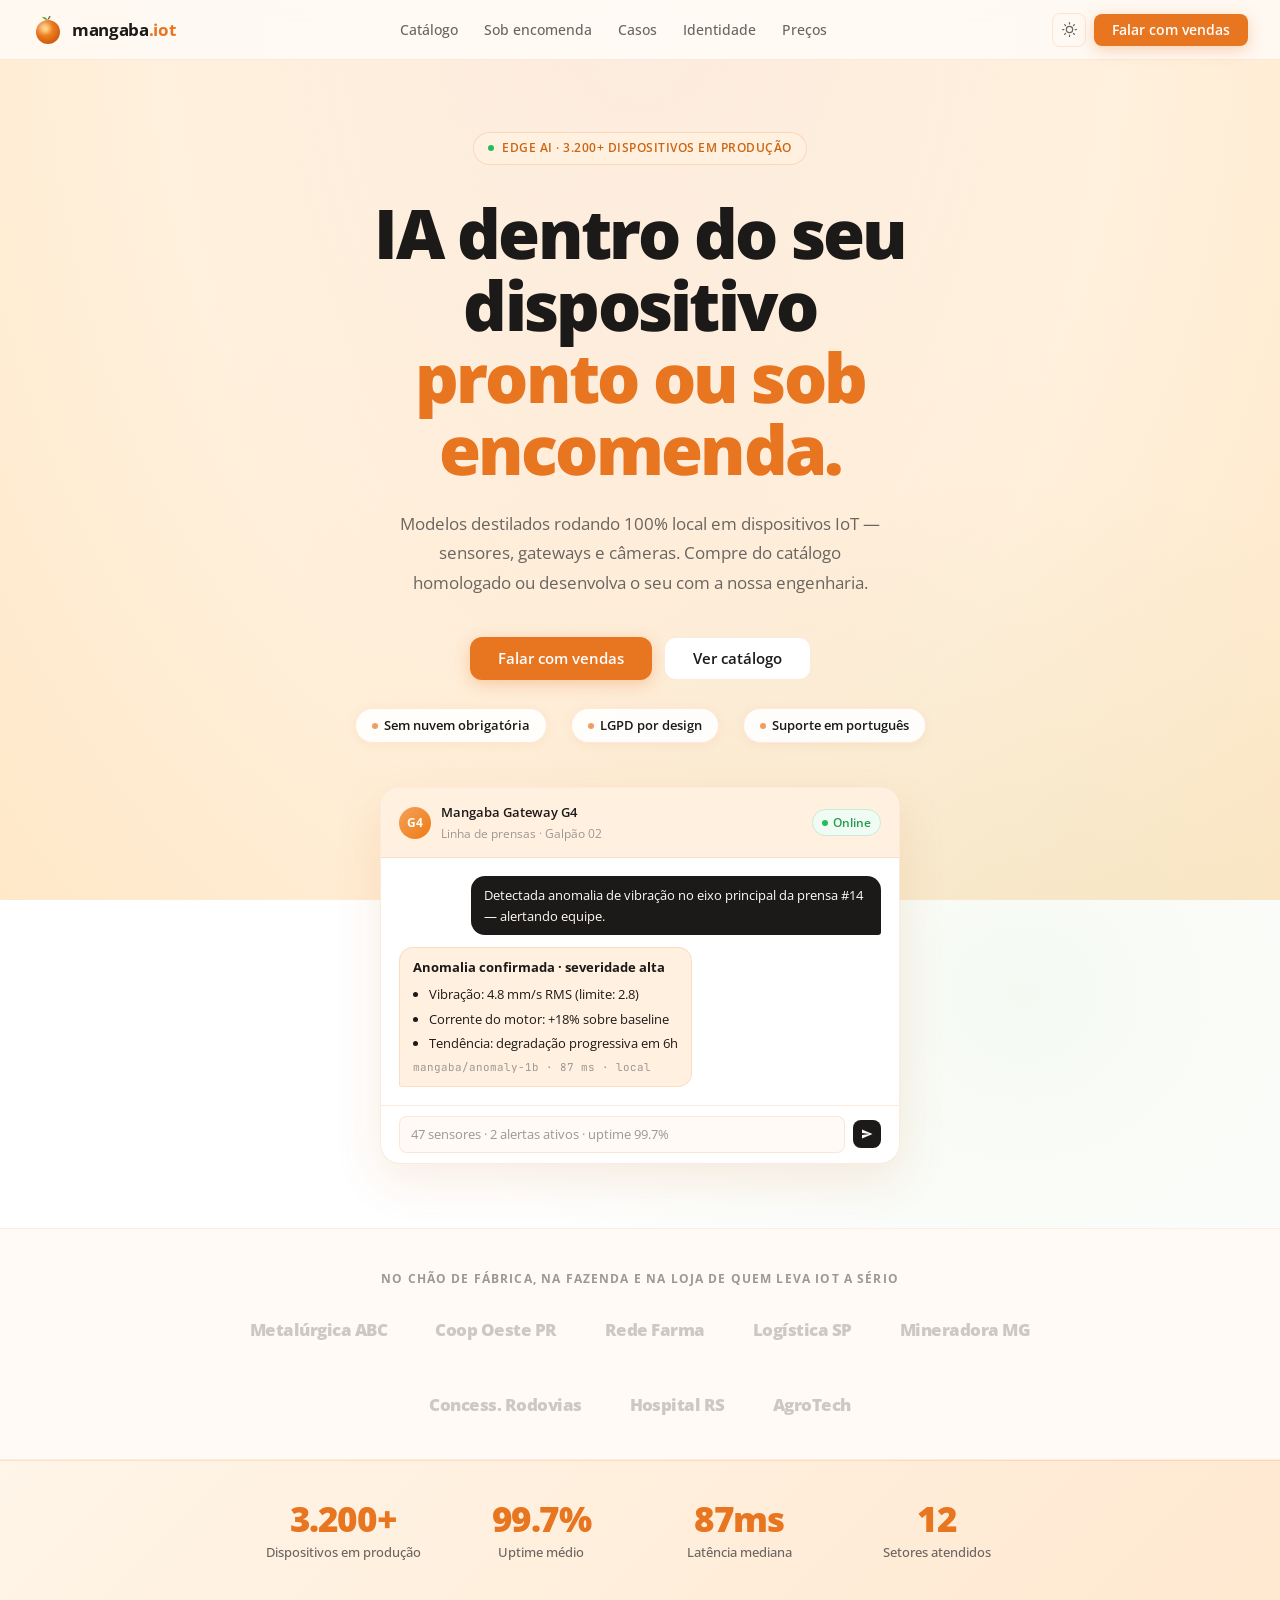
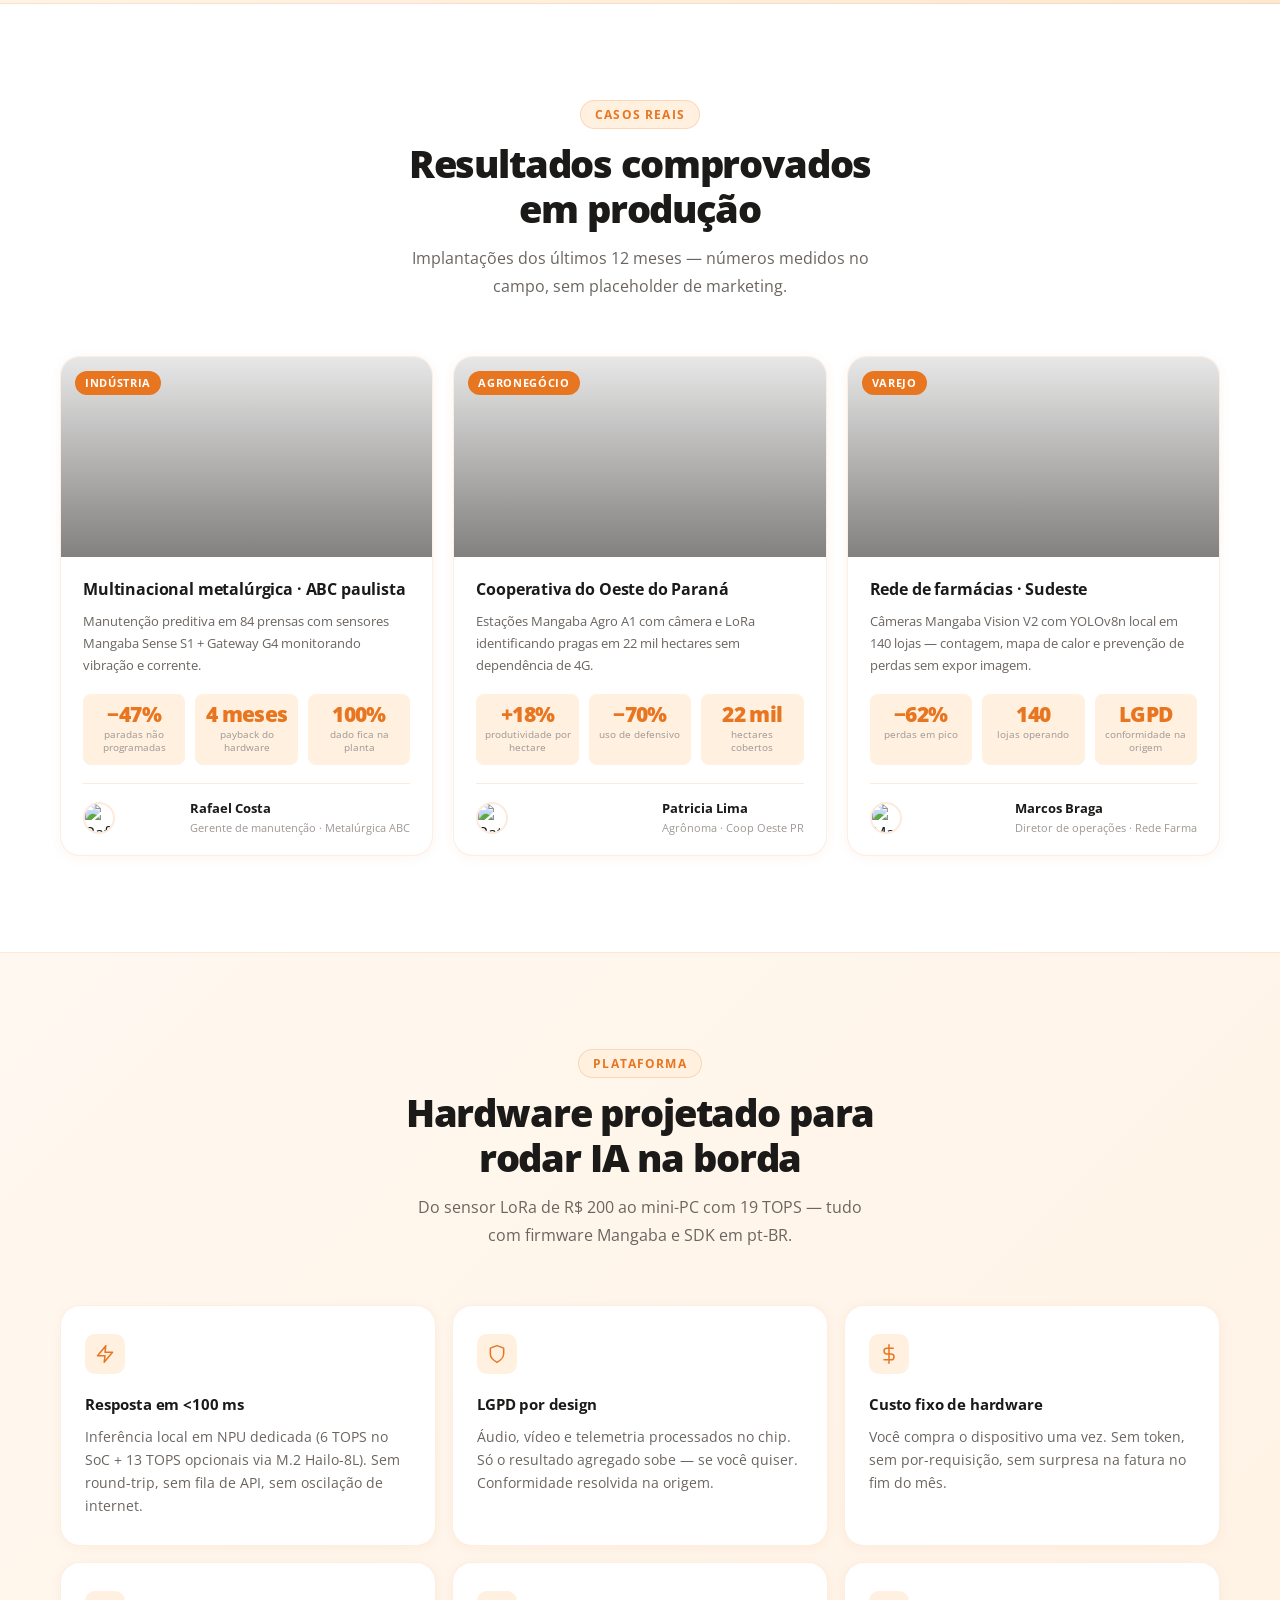
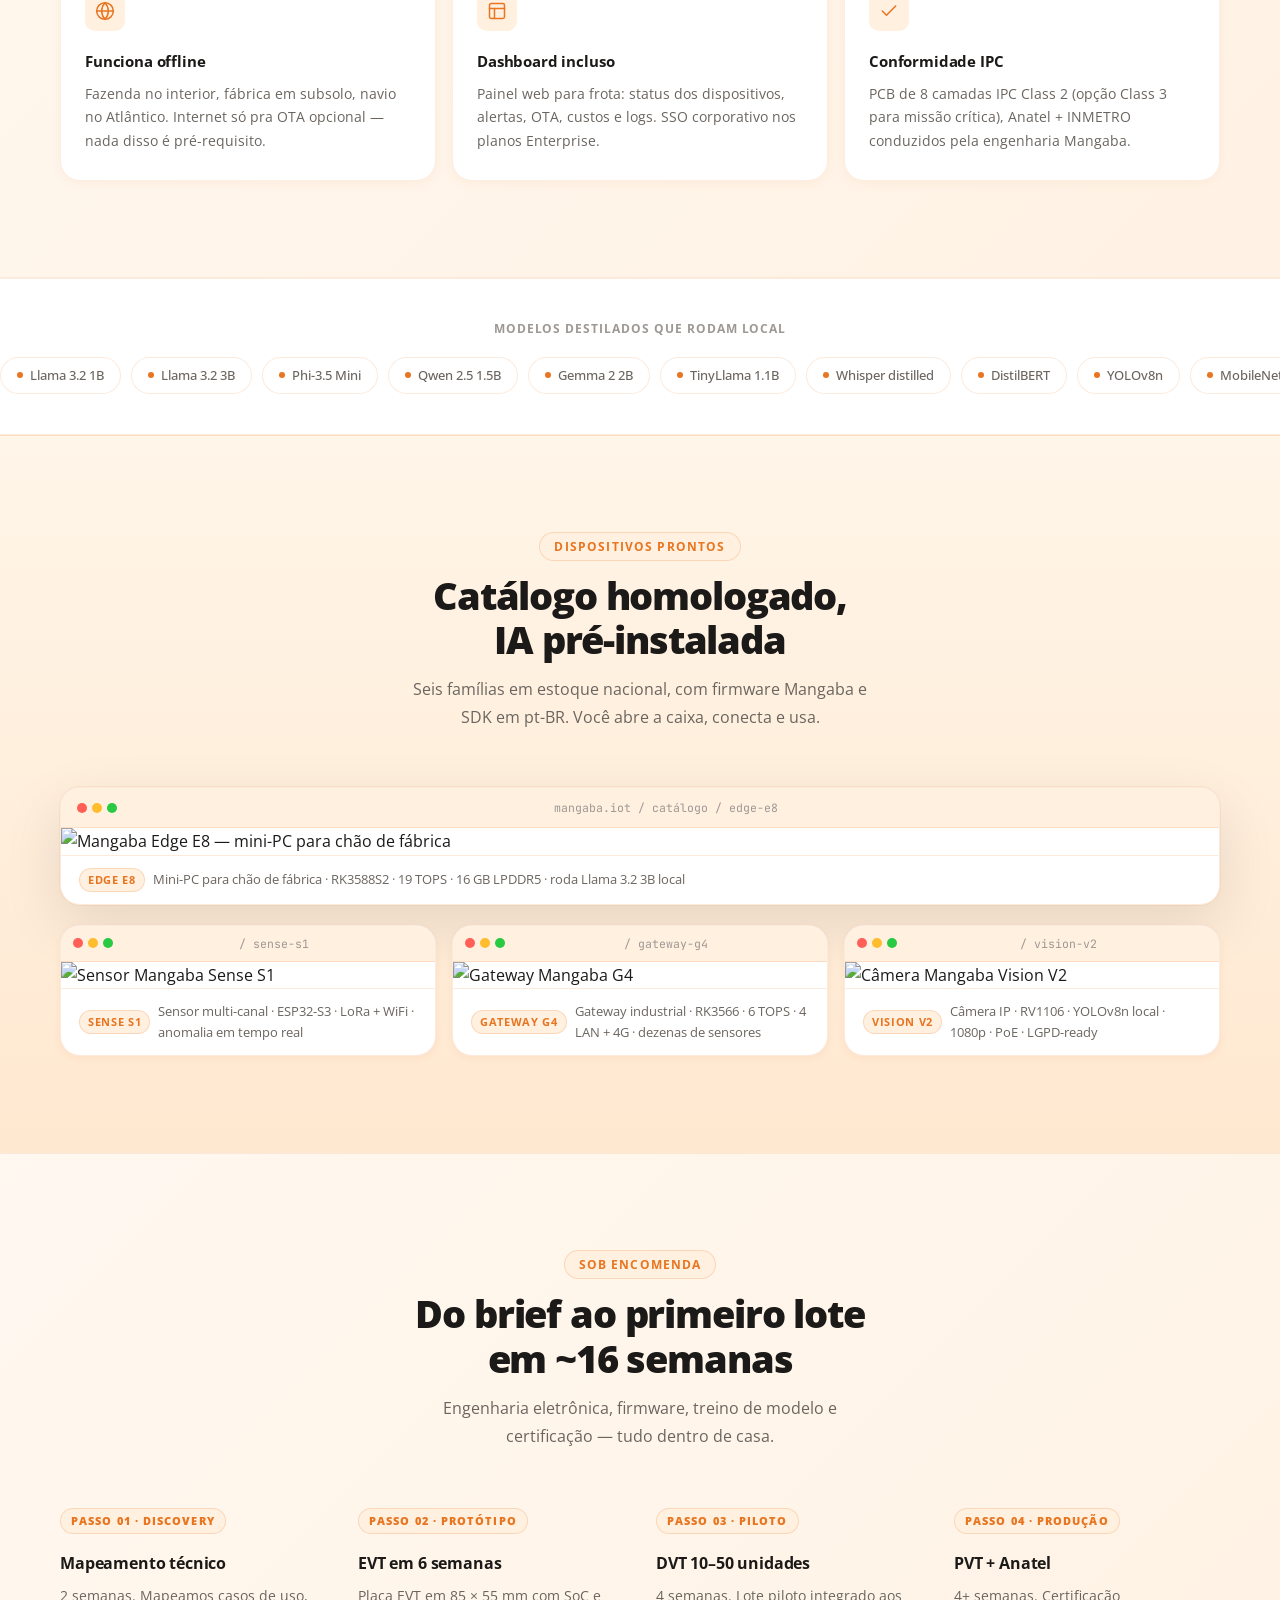
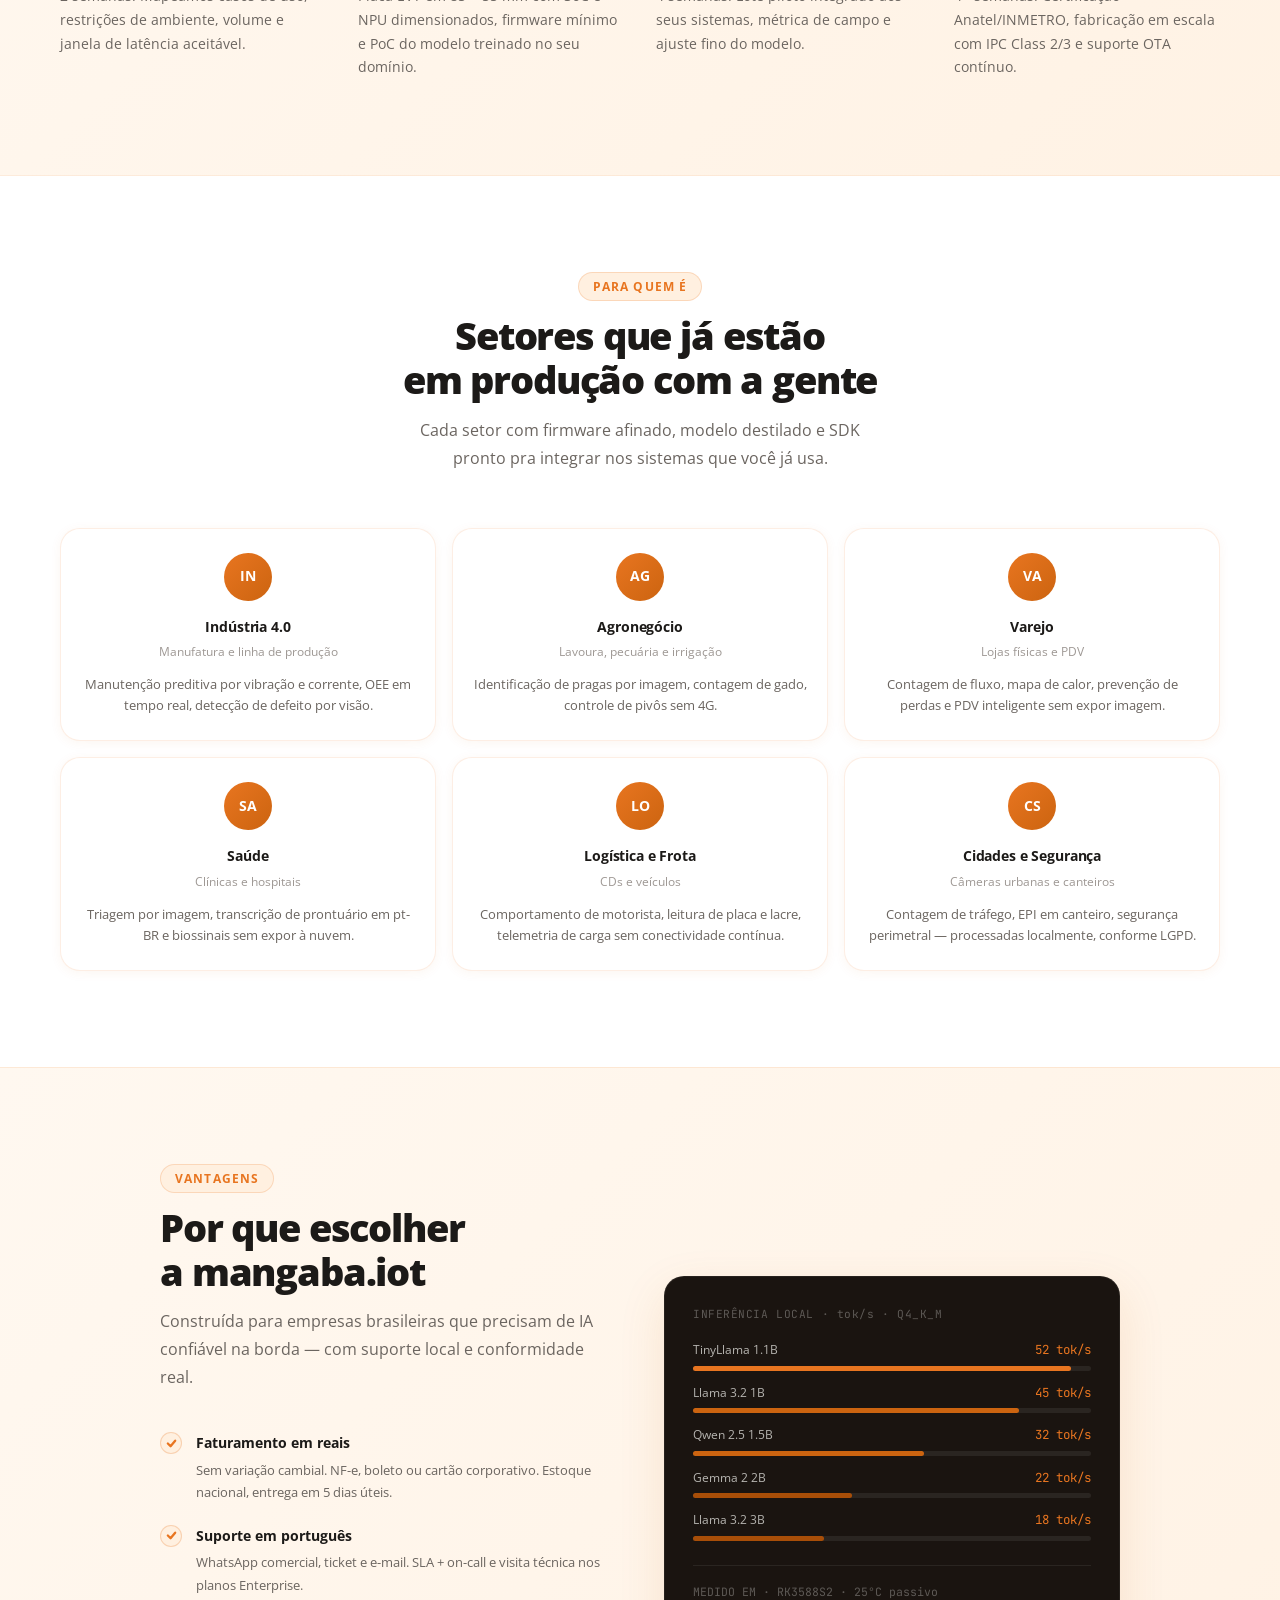
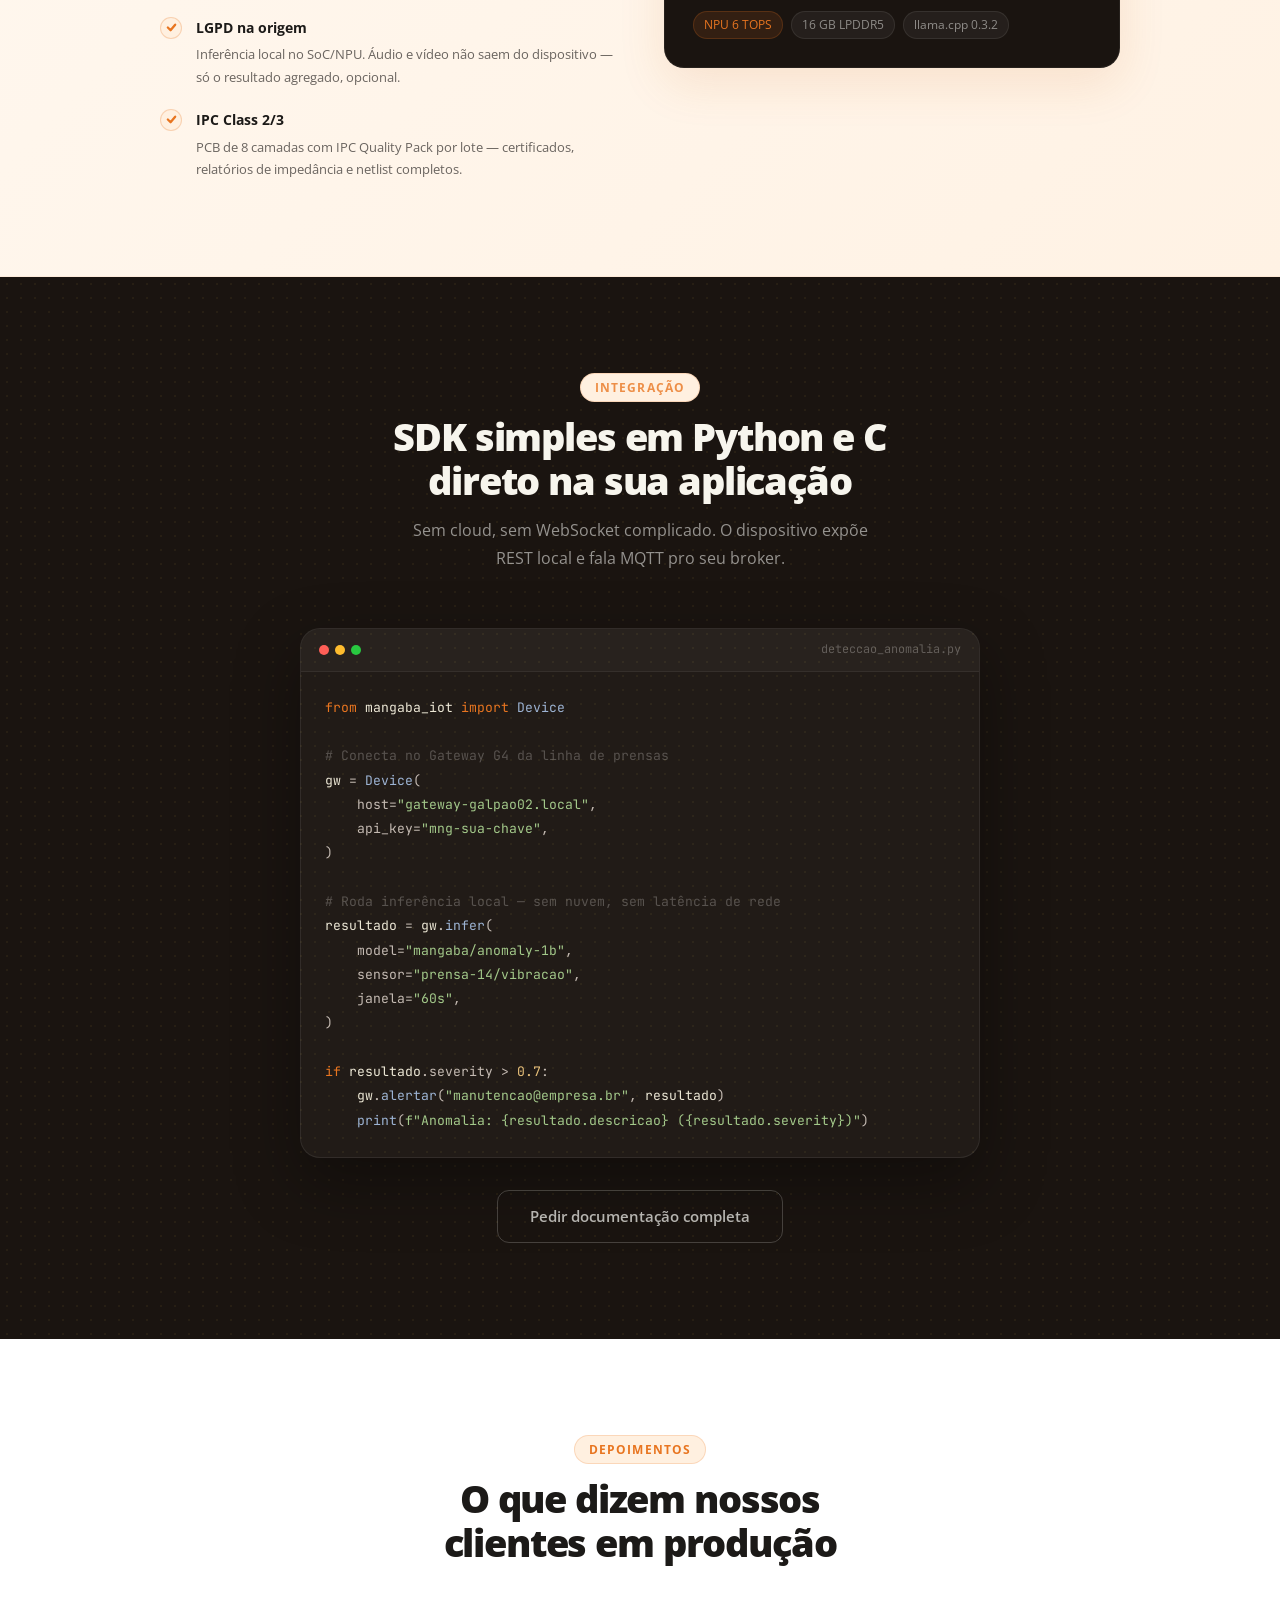
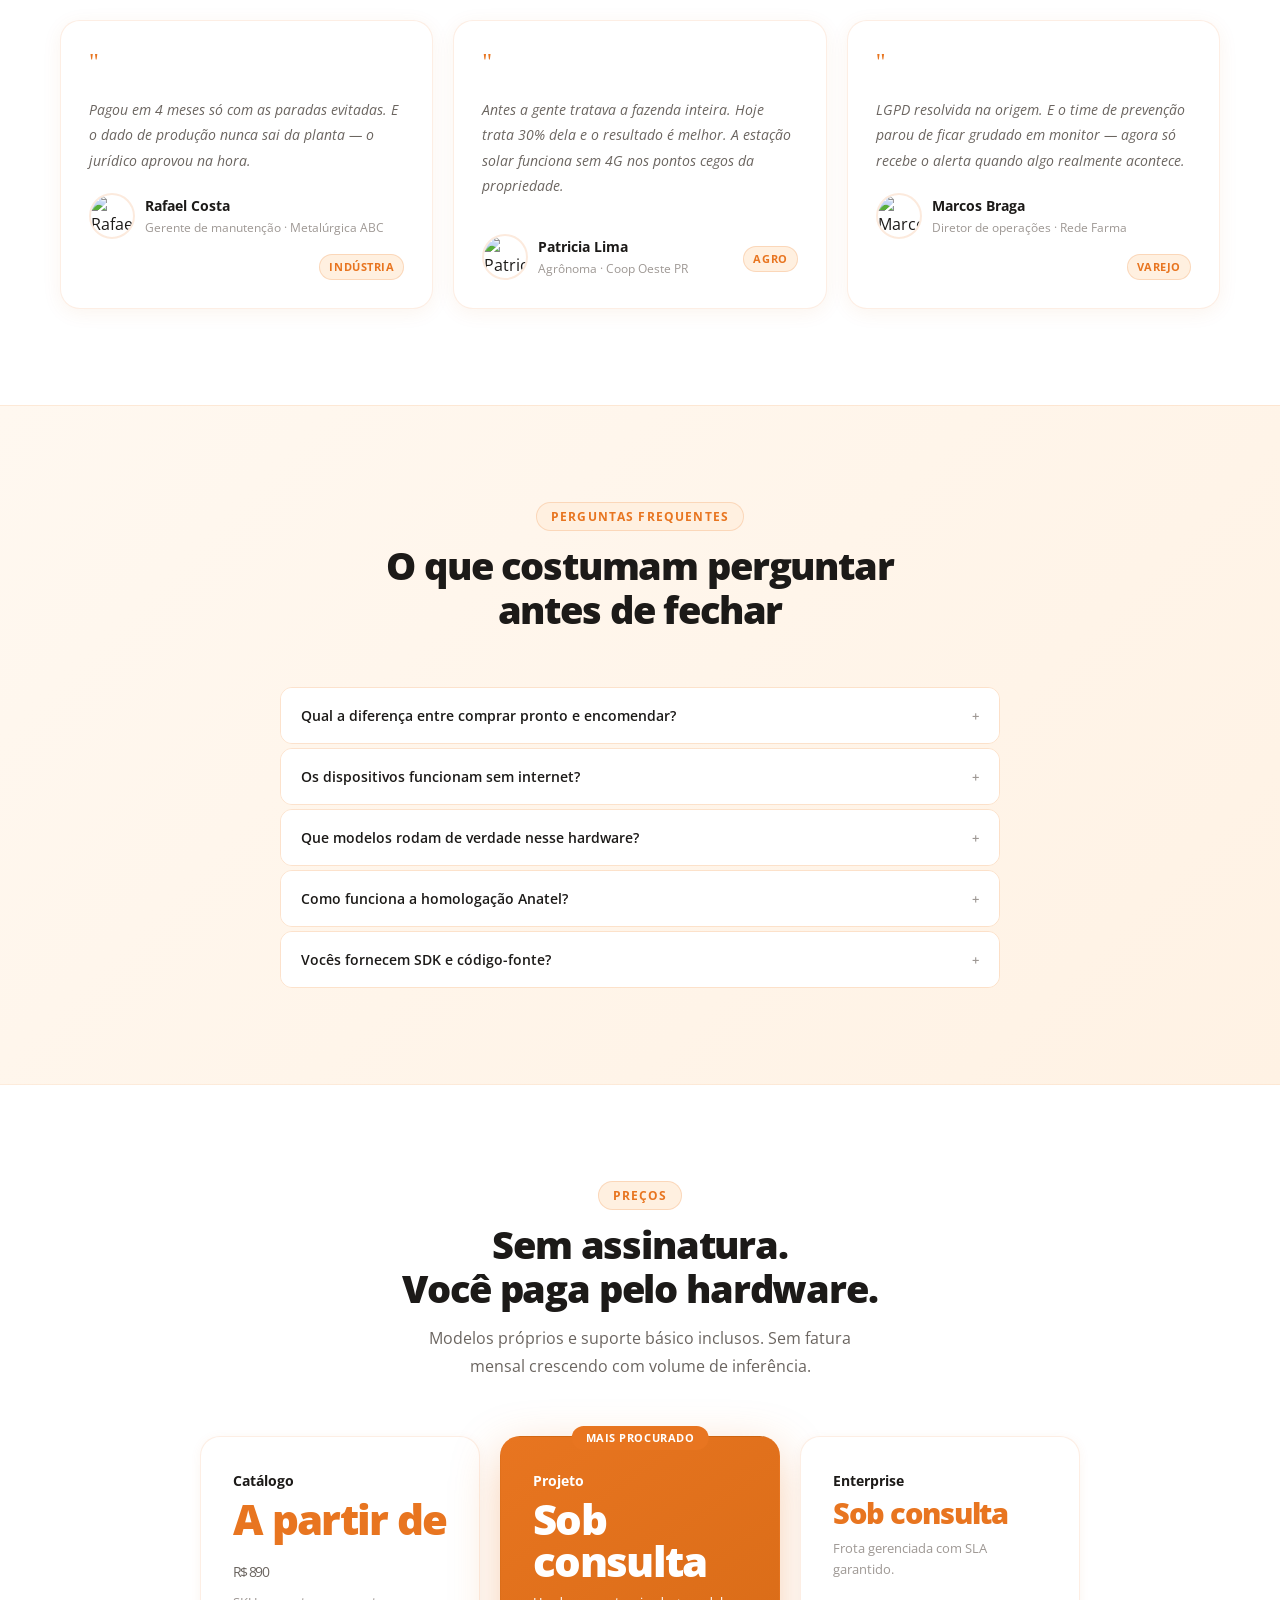
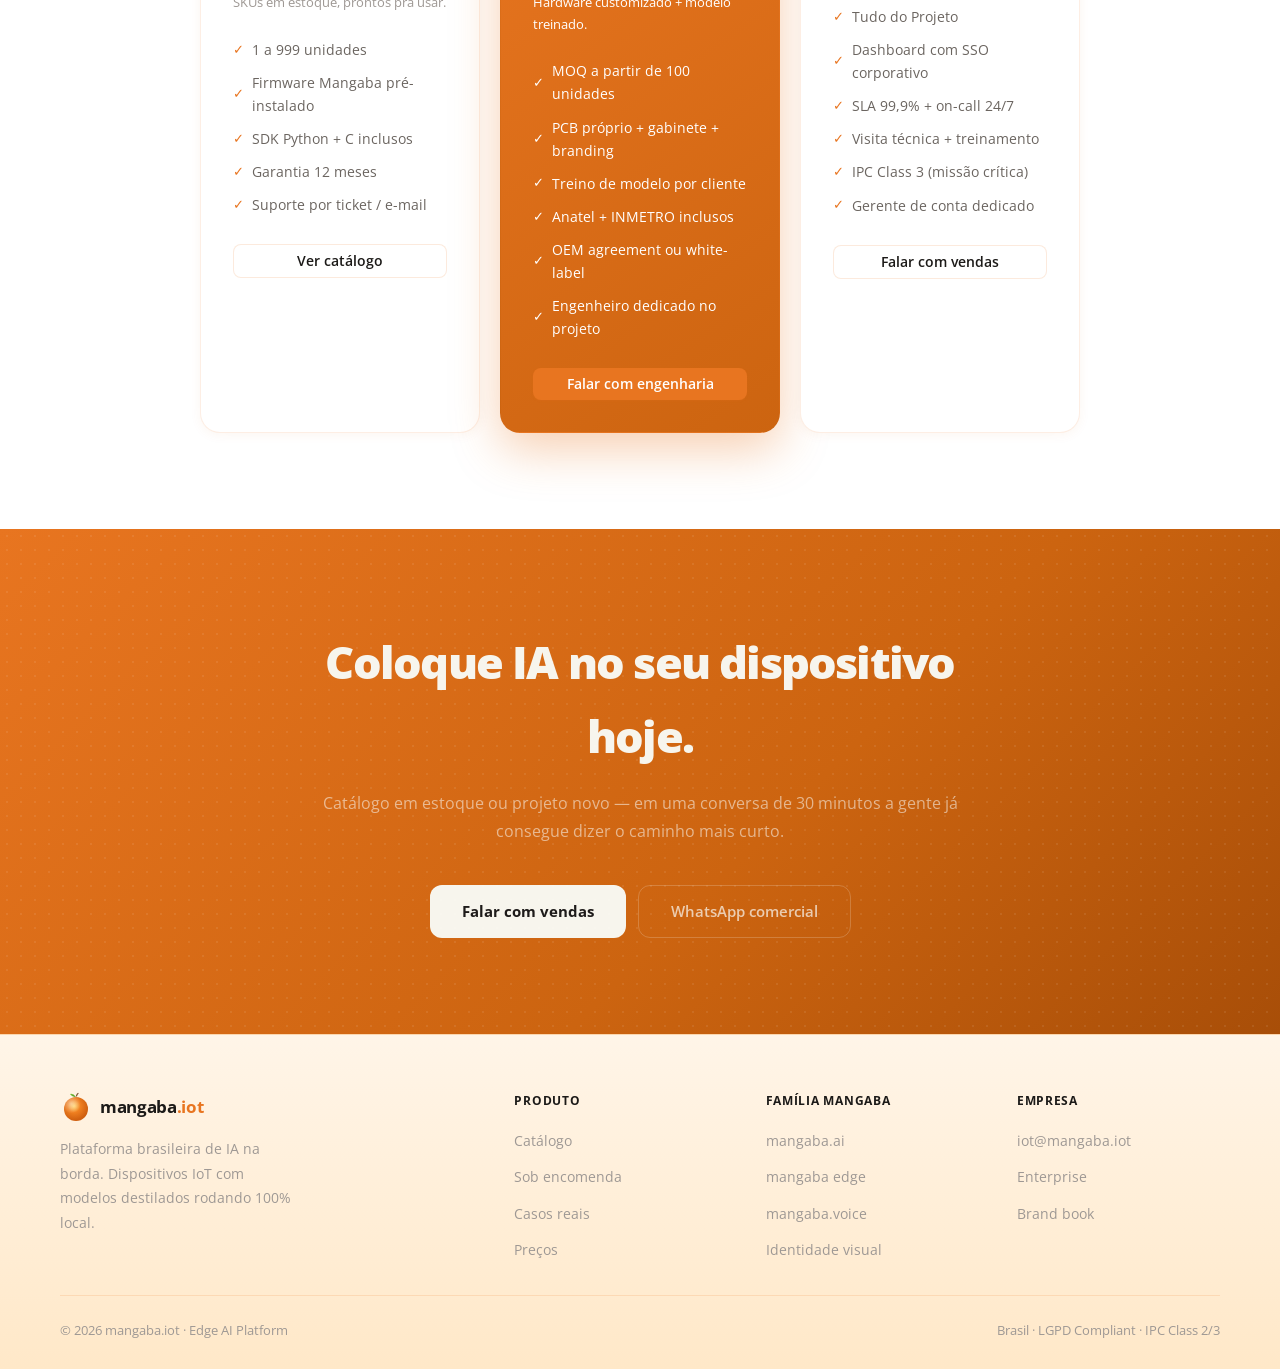
==== commit 0f173cc0: "refactor: refaz do zero usando template mangabarouter.online Refatoracao completa: descarta o mosaic" ====
--- a/index.html
+++ b/index.html
@@ -1,777 +1,875 @@
-<!doctype html>
+<!DOCTYPE html>
 <html lang="pt-BR">
 <head>
-  <meta charset="utf-8" />
-  <meta name="viewport" content="width=device-width, initial-scale=1, viewport-fit=cover" />
-  <meta name="theme-color" content="#FAF9F5" media="(prefers-color-scheme: light)" />
-  <meta name="theme-color" content="#262624" media="(prefers-color-scheme: dark)" />
-  <meta name="description" content="mangaba.iot — colocamos IA em dispositivos IoT prontos ou desenvolvidos sob encomenda. Catálogo homologado, casos reais em indústria, agro, varejo e saúde. Modelos rodando 100% local." />
-  <meta property="og:site_name" content="mangaba.iot" />
-  <meta property="og:title" content="mangaba.iot — IA em dispositivos IoT prontos ou sob encomenda" />
-  <meta property="og:description" content="Catálogo de dispositivos IoT com IA embarcada e fábrica de hardware sob encomenda. Casos reais em indústria, agro, varejo e saúde." />
-  <meta property="og:type" content="website" />
-  <meta property="og:locale" content="pt_BR" />
-  <meta property="og:image" content="favicon.svg" />
-  <meta name="twitter:card" content="summary_large_image" />
-  <meta name="twitter:title" content="mangaba.iot — IA em dispositivos IoT prontos ou sob encomenda" />
-  <meta name="twitter:description" content="Catálogo de dispositivos IoT com IA embarcada e fábrica de hardware sob encomenda." />
+  <meta charset="UTF-8">
+  <meta name="viewport" content="width=device-width, initial-scale=1.0">
   <title>mangaba.iot — IA em dispositivos IoT prontos ou sob encomenda</title>
-
-  <link rel="preconnect" href="https://fonts.googleapis.com" />
-  <link rel="preconnect" href="https://fonts.gstatic.com" crossorigin />
-  <link rel="preconnect" href="https://images.unsplash.com" crossorigin />
-  <link href="https://fonts.googleapis.com/css2?family=Open+Sans:wght@400;500;600;700;800&family=JetBrains+Mono:wght@400;500;600&display=swap" rel="stylesheet" />
-  <link rel="icon" type="image/svg+xml" href="favicon.svg" />
-  <link rel="stylesheet" href="styles.css" />
-
-  <!-- Tema sem flash -->
-  <script>
-    (function () {
-      try {
-        var s = localStorage.getItem('mangaba-iot-theme');
-        var prefers = window.matchMedia('(prefers-color-scheme: dark)').matches;
-        if (s === 'dark' || (!s && prefers)) document.documentElement.classList.add('dark');
-      } catch (e) {}
-    })();
-  </script>
+  <meta name="description" content="Plataforma brasileira de IA na borda. Dispositivos IoT com modelos destilados rodando 100% local — prontos do catálogo ou desenvolvidos sob encomenda.">
+  <meta property="og:title" content="mangaba.iot — IA em dispositivos IoT prontos ou sob encomenda">
+  <meta property="og:description" content="Modelos destilados rodando local em dispositivos IoT. Catálogo homologado ou hardware sob encomenda.">
+  <meta property="og:type" content="website">
+  <meta property="og:locale" content="pt_BR">
+  <link rel="icon" type="image/svg+xml" href="favicon.svg">
+  <link rel="stylesheet" href="styles.css">
 </head>
-<body id="top">
-  <a class="skip-link" href="#main">Pular para o conteúdo</a>
-
-  <header class="nav" role="banner">
-    <div class="nav__inner container">
-      <a class="brand" href="#top" aria-label="mangaba.iot — início">
-        <svg class="brand__logo" width="34" height="34" viewBox="0 0 64 64" aria-hidden="true">
+<body>
+
+<!-- ── NAV ── -->
+<nav class="navbar">
+  <a href="index.html" class="nav-logo">
+    <svg width="32" height="32" viewBox="0 0 32 32" fill="none" xmlns="http://www.w3.org/2000/svg" style="flex-shrink:0;display:block">
+      <defs>
+        <radialGradient id="mg-body-n1" cx="42%" cy="38%" r="58%">
+          <stop offset="0%" stop-color="#FFD060"/>
+          <stop offset="45%" stop-color="#F08020"/>
+          <stop offset="100%" stop-color="#D06010"/>
+        </radialGradient>
+        <radialGradient id="mg-shine-n1" cx="30%" cy="28%" r="40%">
+          <stop offset="0%" stop-color="#FFFFFF" stop-opacity="0.45"/>
+          <stop offset="100%" stop-color="#FFFFFF" stop-opacity="0"/>
+        </radialGradient>
+        <linearGradient id="mg-leaf-n1" x1="0%" y1="0%" x2="100%" y2="100%">
+          <stop offset="0%" stop-color="#7DC840"/>
+          <stop offset="100%" stop-color="#4A8C1C"/>
+        </linearGradient>
+      </defs>
+      <path d="M16.5 5 Q17 3 18 2.5" stroke="#7A5230" stroke-width="1.2" stroke-linecap="round" fill="none"/>
+      <path d="M16 6 Q13 2 10 3 Q12 6 16 6 Z" fill="url(#mg-leaf-n1)"/>
+      <ellipse cx="16" cy="18" rx="12" ry="12" fill="url(#mg-body-n1)"/>
+      <ellipse cx="16" cy="18" rx="12" ry="12" fill="url(#mg-shine-n1)"/>
+    </svg>
+    <span class="logo-text"><span class="logo-main">mangaba</span><span class="logo-accent">.iot</span></span>
+  </a>
+  <ul class="nav-links">
+    <li><a href="#prontos">Catálogo</a></li>
+    <li><a href="#encomenda">Sob encomenda</a></li>
+    <li><a href="#casos">Casos</a></li>
+    <li><a href="brand.html">Identidade</a></li>
+    <li><a href="#pricing">Preços</a></li>
+  </ul>
+  <div class="nav-actions">
+    <button class="theme-toggle" id="themeToggle" aria-label="Alternar tema" title="Alternar tema">
+      <svg id="themeIcon" width="15" height="15" viewBox="0 0 24 24" fill="none" stroke="currentColor" stroke-width="2" stroke-linecap="round" stroke-linejoin="round"><circle cx="12" cy="12" r="5"/><path d="M12 1v2M12 21v2M4.22 4.22l1.42 1.42M18.36 18.36l1.42 1.42M1 12h2M21 12h2M4.22 19.78l1.42-1.42M18.36 5.64l1.42-1.42"/></svg>
+    </button>
+    <a href="#contato" class="btn btn-primary">Falar com vendas</a>
+  </div>
+  <button class="hamburger" aria-label="Menu"><span></span><span></span><span></span></button>
+</nav>
+<div class="mobile-menu">
+  <a href="index.html">Início</a>
+  <a href="#prontos">Catálogo</a>
+  <a href="#encomenda">Sob encomenda</a>
+  <a href="#casos">Casos</a>
+  <a href="brand.html">Identidade</a>
+  <a href="#pricing">Preços</a>
+  <a href="#contato" class="btn btn-primary" style="margin-top:8px;justify-content:center">Falar com vendas</a>
+</div>
+
+<main>
+
+<!-- ── 1. HERO ── -->
+<section class="hero-section-bg">
+  <div class="hero">
+    <div class="hero-eyebrow">
+      <span class="dot"></span>
+      Edge AI · 3.200+ dispositivos em produção
+    </div>
+    <h1>IA dentro do seu dispositivo<span class="accent-line">pronto ou sob encomenda.</span></h1>
+    <p class="hero-sub">Modelos destilados rodando 100% local em dispositivos IoT — sensores, gateways e câmeras. Compre do catálogo homologado ou desenvolva o seu com a nossa engenharia.</p>
+    <div class="hero-actions">
+      <a href="#contato" class="btn btn-primary btn-lg">Falar com vendas</a>
+      <a href="#prontos" class="btn btn-secondary btn-lg">Ver catálogo</a>
+    </div>
+    <div class="hero-proof">
+      <span class="hero-proof-item">Sem nuvem obrigatória</span>
+      <span class="hero-proof-item">LGPD por design</span>
+      <span class="hero-proof-item">Suporte em português</span>
+    </div>
+
+    <!-- Device monitor preview card -->
+    <div class="hero-chat-card">
+      <div class="chat-card-header">
+        <div class="chat-card-persona">
+          <div class="chat-card-avatar">G4</div>
+          <div>
+            <div class="chat-card-name">Mangaba Gateway G4</div>
+            <div class="chat-card-role">Linha de prensas · Galpão 02</div>
+          </div>
+        </div>
+        <div class="online-pill">
+          <span class="online-dot"></span>
+          Online
+        </div>
+      </div>
+      <div class="chat-card-body">
+        <div class="chat-bubble-user">Detectada anomalia de vibração no eixo principal da prensa #14 — alertando equipe.</div>
+        <div class="chat-bubble-ai">
+          <strong>Anomalia confirmada · severidade alta</strong>
+          <ul>
+            <li>Vibração: 4.8 mm/s RMS (limite: 2.8)</li>
+            <li>Corrente do motor: +18% sobre baseline</li>
+            <li>Tendência: degradação progressiva em 6h</li>
+          </ul>
+          <div class="chat-model-tag">mangaba/anomaly-1b · 87 ms · local</div>
+        </div>
+      </div>
+      <div class="chat-card-footer">
+        <div class="chat-card-input">47 sensores · 2 alertas ativos · uptime 99.7%</div>
+        <div class="chat-send-icon">
+          <svg viewBox="0 0 24 24" xmlns="http://www.w3.org/2000/svg"><path d="M2 21l21-9L2 3v7l15 2-15 2v7z"/></svg>
+        </div>
+      </div>
+    </div>
+  </div>
+</section>
+
+<!-- ── 2. LOGOS BAR ── -->
+<div class="logos-section">
+  <div class="container">
+    <p class="logos-label">No chão de fábrica, na fazenda e na loja de quem leva IoT a sério</p>
+    <div class="logos-row">
+      <div class="logo-item">Metalúrgica ABC</div>
+      <div class="logo-item">Coop Oeste PR</div>
+      <div class="logo-item">Rede Farma</div>
+      <div class="logo-item">Logística SP</div>
+      <div class="logo-item">Mineradora MG</div>
+      <div class="logo-item">Concess. Rodovias</div>
+      <div class="logo-item">Hospital RS</div>
+      <div class="logo-item">AgroTech</div>
+    </div>
+  </div>
+</div>
+
+<!-- ── 3. STATS ── -->
+<div class="stats-bar">
+  <div class="stats-grid">
+    <div>
+      <span class="stat-value" data-counter="3200" data-suffix="+">0+</span>
+      <div class="stat-label">Dispositivos em produção</div>
+    </div>
+    <div>
+      <span class="stat-value" data-counter="99" data-suffix=".7%">0%</span>
+      <div class="stat-label">Uptime médio</div>
+    </div>
+    <div>
+      <span class="stat-value" data-counter="87" data-suffix="ms">0ms</span>
+      <div class="stat-label">Latência mediana</div>
+    </div>
+    <div>
+      <span class="stat-value" data-counter="12" data-suffix="">0</span>
+      <div class="stat-label">Setores atendidos</div>
+    </div>
+  </div>
+</div>
+
+<!-- ── 4. CASE STUDIES ── -->
+<section class="section">
+  <div class="container">
+    <div class="section-header">
+      <span class="section-label">Casos reais</span>
+      <h2>Resultados comprovados<br>em produção</h2>
+      <p>Implantações dos últimos 12 meses — números medidos no campo, sem placeholder de marketing.</p>
+    </div>
+    <div class="case-studies-grid">
+
+      <!-- Case 1: Indústria -->
+      <div class="case-card">
+        <div class="case-cover" style="background-image:url('https://images.unsplash.com/photo-1581092580497-e0d23cbdf1dc?w=800&h=400&fit=crop&q=80')">
+          <span class="case-industry-badge">Indústria</span>
+        </div>
+        <div class="case-body">
+          <h3 class="case-title">Multinacional metalúrgica · ABC paulista</h3>
+          <p class="case-text">Manutenção preditiva em 84 prensas com sensores Mangaba Sense S1 + Gateway G4 monitorando vibração e corrente.</p>
+          <div class="case-metrics">
+            <div class="case-metric">
+              <div class="case-metric-val">−47%</div>
+              <div class="case-metric-label">paradas não programadas</div>
+            </div>
+            <div class="case-metric">
+              <div class="case-metric-val">4 meses</div>
+              <div class="case-metric-label">payback do hardware</div>
+            </div>
+            <div class="case-metric">
+              <div class="case-metric-val">100%</div>
+              <div class="case-metric-label">dado fica na planta</div>
+            </div>
+          </div>
+          <div class="case-footer">
+            <img class="case-avatar" src="https://ui-avatars.com/api/?name=Rafael+Costa&size=64&background=E87520&color=fff&bold=true" alt="Rafael Costa">
+            <div>
+              <div class="case-person-name">Rafael Costa</div>
+              <div class="case-person-role">Gerente de manutenção · Metalúrgica ABC</div>
+            </div>
+          </div>
+        </div>
+      </div>
+
+      <!-- Case 2: Agro -->
+      <div class="case-card">
+        <div class="case-cover" style="background-image:url('https://images.unsplash.com/photo-1625246333195-78d9c38ad449?w=800&h=400&fit=crop&q=80')">
+          <span class="case-industry-badge">Agronegócio</span>
+        </div>
+        <div class="case-body">
+          <h3 class="case-title">Cooperativa do Oeste do Paraná</h3>
+          <p class="case-text">Estações Mangaba Agro A1 com câmera e LoRa identificando pragas em 22 mil hectares sem dependência de 4G.</p>
+          <div class="case-metrics">
+            <div class="case-metric">
+              <div class="case-metric-val">+18%</div>
+              <div class="case-metric-label">produtividade por hectare</div>
+            </div>
+            <div class="case-metric">
+              <div class="case-metric-val">−70%</div>
+              <div class="case-metric-label">uso de defensivo</div>
+            </div>
+            <div class="case-metric">
+              <div class="case-metric-val">22 mil</div>
+              <div class="case-metric-label">hectares cobertos</div>
+            </div>
+          </div>
+          <div class="case-footer">
+            <img class="case-avatar" src="https://ui-avatars.com/api/?name=Patricia+Lima&size=64&background=CC6410&color=fff&bold=true" alt="Patricia Lima">
+            <div>
+              <div class="case-person-name">Patricia Lima</div>
+              <div class="case-person-role">Agrônoma · Coop Oeste PR</div>
+            </div>
+          </div>
+        </div>
+      </div>
+
+      <!-- Case 3: Varejo -->
+      <div class="case-card">
+        <div class="case-cover" style="background-image:url('https://images.unsplash.com/photo-1604719312566-8912e9227c6a?w=800&h=400&fit=crop&q=80')">
+          <span class="case-industry-badge">Varejo</span>
+        </div>
+        <div class="case-body">
+          <h3 class="case-title">Rede de farmácias · Sudeste</h3>
+          <p class="case-text">Câmeras Mangaba Vision V2 com YOLOv8n local em 140 lojas — contagem, mapa de calor e prevenção de perdas sem expor imagem.</p>
+          <div class="case-metrics">
+            <div class="case-metric">
+              <div class="case-metric-val">−62%</div>
+              <div class="case-metric-label">perdas em pico</div>
+            </div>
+            <div class="case-metric">
+              <div class="case-metric-val">140</div>
+              <div class="case-metric-label">lojas operando</div>
+            </div>
+            <div class="case-metric">
+              <div class="case-metric-val">LGPD</div>
+              <div class="case-metric-label">conformidade na origem</div>
+            </div>
+          </div>
+          <div class="case-footer">
+            <img class="case-avatar" src="https://ui-avatars.com/api/?name=Marcos+Braga&size=64&background=A84E08&color=fff&bold=true" alt="Marcos Braga">
+            <div>
+              <div class="case-person-name">Marcos Braga</div>
+              <div class="case-person-role">Diretor de operações · Rede Farma</div>
+            </div>
+          </div>
+        </div>
+      </div>
+
+    </div>
+  </div>
+</section>
+
+<!-- ── 5. FEATURES ── -->
+<section class="section section-alt">
+  <div class="container">
+    <div class="section-header">
+      <span class="section-label">Plataforma</span>
+      <h2>Hardware projetado para<br>rodar IA na borda</h2>
+      <p>Do sensor LoRa de R$ 200 ao mini-PC com 19 TOPS — tudo com firmware Mangaba e SDK em pt-BR.</p>
+    </div>
+    <div class="features-grid">
+      <div class="feature-card">
+        <div class="feature-icon">
+          <svg viewBox="0 0 24 24"><path d="M13 2L3 14h9l-1 8 10-12h-9l1-8z"/></svg>
+        </div>
+        <h3>Resposta em &lt;100 ms</h3>
+        <p>Inferência local em NPU dedicada (6 TOPS no SoC + 13 TOPS opcionais via M.2 Hailo-8L). Sem round-trip, sem fila de API, sem oscilação de internet.</p>
+      </div>
+      <div class="feature-card">
+        <div class="feature-icon">
+          <svg viewBox="0 0 24 24"><path d="M12 22s8-4 8-10V5l-8-3-8 3v7c0 6 8 10 8 10z"/></svg>
+        </div>
+        <h3>LGPD por design</h3>
+        <p>Áudio, vídeo e telemetria processados no chip. Só o resultado agregado sobe — se você quiser. Conformidade resolvida na origem.</p>
+      </div>
+      <div class="feature-card">
+        <div class="feature-icon">
+          <svg viewBox="0 0 24 24"><line x1="12" y1="1" x2="12" y2="23"/><path d="M17 5H9.5a3.5 3.5 0 0 0 0 7h5a3.5 3.5 0 0 1 0 7H6"/></svg>
+        </div>
+        <h3>Custo fixo de hardware</h3>
+        <p>Você compra o dispositivo uma vez. Sem token, sem por-requisição, sem surpresa na fatura no fim do mês.</p>
+      </div>
+      <div class="feature-card">
+        <div class="feature-icon">
+          <svg viewBox="0 0 24 24"><circle cx="12" cy="12" r="10"/><path d="M2 12h20M12 2a15 15 0 0 1 4 10 15 15 0 0 1-4 10 15 15 0 0 1-4-10 15 15 0 0 1 4-10z"/></svg>
+        </div>
+        <h3>Funciona offline</h3>
+        <p>Fazenda no interior, fábrica em subsolo, navio no Atlântico. Internet só pra OTA opcional — nada disso é pré-requisito.</p>
+      </div>
+      <div class="feature-card">
+        <div class="feature-icon">
+          <svg viewBox="0 0 24 24"><rect x="3" y="3" width="18" height="18" rx="2" ry="2"/><line x1="3" y1="9" x2="21" y2="9"/><line x1="9" y1="21" x2="9" y2="9"/></svg>
+        </div>
+        <h3>Dashboard incluso</h3>
+        <p>Painel web para frota: status dos dispositivos, alertas, OTA, custos e logs. SSO corporativo nos planos Enterprise.</p>
+      </div>
+      <div class="feature-card">
+        <div class="feature-icon">
+          <svg viewBox="0 0 24 24"><polyline points="20 6 9 17 4 12"/></svg>
+        </div>
+        <h3>Conformidade IPC</h3>
+        <p>PCB de 8 camadas IPC Class 2 (opção Class 3 para missão crítica), Anatel + INMETRO conduzidos pela engenharia Mangaba.</p>
+      </div>
+    </div>
+  </div>
+</section>
+
+<!-- ── 6. MODELS MARQUEE ── -->
+<div class="models-marquee-section">
+  <div class="marquee-label">Modelos destilados que rodam local</div>
+  <div id="marqueeWrap" style="overflow:hidden">
+    <div class="marquee-track" id="marqueeTrack">
+      <div class="marquee-chip"><span class="marquee-chip-dot"></span>Llama 3.2 1B</div>
+      <div class="marquee-chip"><span class="marquee-chip-dot"></span>Llama 3.2 3B</div>
+      <div class="marquee-chip"><span class="marquee-chip-dot"></span>Phi-3.5 Mini</div>
+      <div class="marquee-chip"><span class="marquee-chip-dot"></span>Qwen 2.5 1.5B</div>
+      <div class="marquee-chip"><span class="marquee-chip-dot"></span>Gemma 2 2B</div>
+      <div class="marquee-chip"><span class="marquee-chip-dot"></span>TinyLlama 1.1B</div>
+      <div class="marquee-chip"><span class="marquee-chip-dot"></span>Whisper distilled</div>
+      <div class="marquee-chip"><span class="marquee-chip-dot"></span>DistilBERT</div>
+      <div class="marquee-chip"><span class="marquee-chip-dot"></span>YOLOv8n</div>
+      <div class="marquee-chip"><span class="marquee-chip-dot"></span>MobileNetV3</div>
+      <div class="marquee-chip"><span class="marquee-chip-dot"></span>MiniLM</div>
+      <div class="marquee-chip"><span class="marquee-chip-dot"></span>Anomaly-1B</div>
+      <!-- duplicado pra loop contínuo -->
+      <div class="marquee-chip"><span class="marquee-chip-dot"></span>Llama 3.2 1B</div>
+      <div class="marquee-chip"><span class="marquee-chip-dot"></span>Llama 3.2 3B</div>
+      <div class="marquee-chip"><span class="marquee-chip-dot"></span>Phi-3.5 Mini</div>
+      <div class="marquee-chip"><span class="marquee-chip-dot"></span>Qwen 2.5 1.5B</div>
+      <div class="marquee-chip"><span class="marquee-chip-dot"></span>Gemma 2 2B</div>
+      <div class="marquee-chip"><span class="marquee-chip-dot"></span>TinyLlama 1.1B</div>
+      <div class="marquee-chip"><span class="marquee-chip-dot"></span>Whisper distilled</div>
+      <div class="marquee-chip"><span class="marquee-chip-dot"></span>DistilBERT</div>
+      <div class="marquee-chip"><span class="marquee-chip-dot"></span>YOLOv8n</div>
+      <div class="marquee-chip"><span class="marquee-chip-dot"></span>MobileNetV3</div>
+      <div class="marquee-chip"><span class="marquee-chip-dot"></span>MiniLM</div>
+      <div class="marquee-chip"><span class="marquee-chip-dot"></span>Anomaly-1B</div>
+    </div>
+  </div>
+</div>
+
+<!-- ── 7. CATÁLOGO / DEVICES ── -->
+<section class="section screenshots-section" id="prontos">
+  <div class="container">
+    <div class="section-header">
+      <span class="section-label">Dispositivos prontos</span>
+      <h2>Catálogo homologado,<br>IA pré-instalada</h2>
+      <p>Seis famílias em estoque nacional, com firmware Mangaba e SDK em pt-BR. Você abre a caixa, conecta e usa.</p>
+    </div>
+
+    <!-- Card principal: Edge E8 -->
+    <div class="screenshot-main">
+      <div class="screenshot-bar">
+        <div class="screenshot-dots"><span></span><span></span><span></span></div>
+        <div class="screenshot-url">mangaba.iot / catálogo / edge-e8</div>
+      </div>
+      <img
+        class="screenshot-img"
+        src="https://images.unsplash.com/photo-1591488320449-011701bb6704?w=1200&h=650&fit=crop&q=80"
+        alt="Mangaba Edge E8 — mini-PC para chão de fábrica"
+      >
+      <div class="screenshot-caption">
+        <span class="screenshot-tag">Edge E8</span>
+        Mini-PC para chão de fábrica · RK3588S2 · 19 TOPS · 16 GB LPDDR5 · roda Llama 3.2 3B local
+      </div>
+    </div>
+
+    <!-- Grid secundário -->
+    <div class="screenshots-grid">
+      <div class="screenshot-card">
+        <div class="screenshot-bar screenshot-bar-sm">
+          <div class="screenshot-dots"><span></span><span></span><span></span></div>
+          <div class="screenshot-url">/ sense-s1</div>
+        </div>
+        <img class="screenshot-img"
+          src="https://images.unsplash.com/photo-1518770660439-4636190af475?w=700&h=420&fit=crop&q=80"
+          alt="Sensor Mangaba Sense S1">
+        <div class="screenshot-caption">
+          <span class="screenshot-tag">Sense S1</span>
+          Sensor multi-canal · ESP32-S3 · LoRa + WiFi · anomalia em tempo real
+        </div>
+      </div>
+
+      <div class="screenshot-card">
+        <div class="screenshot-bar screenshot-bar-sm">
+          <div class="screenshot-dots"><span></span><span></span><span></span></div>
+          <div class="screenshot-url">/ gateway-g4</div>
+        </div>
+        <img class="screenshot-img"
+          src="https://images.unsplash.com/photo-1635070041078-e363dbe005cb?w=700&h=420&fit=crop&q=80"
+          alt="Gateway Mangaba G4">
+        <div class="screenshot-caption">
+          <span class="screenshot-tag">Gateway G4</span>
+          Gateway industrial · RK3566 · 6 TOPS · 4 LAN + 4G · dezenas de sensores
+        </div>
+      </div>
+
+      <div class="screenshot-card">
+        <div class="screenshot-bar screenshot-bar-sm">
+          <div class="screenshot-dots"><span></span><span></span><span></span></div>
+          <div class="screenshot-url">/ vision-v2</div>
+        </div>
+        <img class="screenshot-img"
+          src="https://images.unsplash.com/photo-1557804506-669a67965ba0?w=700&h=420&fit=crop&q=80"
+          alt="Câmera Mangaba Vision V2">
+        <div class="screenshot-caption">
+          <span class="screenshot-tag">Vision V2</span>
+          Câmera IP · RV1106 · YOLOv8n local · 1080p · PoE · LGPD-ready
+        </div>
+      </div>
+    </div>
+  </div>
+</section>
+
+<!-- ── 8. HOW IT WORKS (SOB ENCOMENDA) ── -->
+<section class="section section-alt" id="encomenda">
+  <div class="container">
+    <div class="section-header">
+      <span class="section-label">Sob encomenda</span>
+      <h2>Do brief ao primeiro lote<br>em ~16 semanas</h2>
+      <p>Engenharia eletrônica, firmware, treino de modelo e certificação — tudo dentro de casa.</p>
+    </div>
+    <div class="steps-grid">
+      <div class="step-card">
+        <span class="step-number">Passo 01 · Discovery</span>
+        <h3>Mapeamento técnico</h3>
+        <p>2 semanas. Mapeamos casos de uso, restrições de ambiente, volume e janela de latência aceitável.</p>
+      </div>
+      <div class="step-card">
+        <span class="step-number">Passo 02 · Protótipo</span>
+        <h3>EVT em 6 semanas</h3>
+        <p>Placa EVT em 85 × 55 mm com SoC e NPU dimensionados, firmware mínimo e PoC do modelo treinado no seu domínio.</p>
+      </div>
+      <div class="step-card">
+        <span class="step-number">Passo 03 · Piloto</span>
+        <h3>DVT 10–50 unidades</h3>
+        <p>4 semanas. Lote piloto integrado aos seus sistemas, métrica de campo e ajuste fino do modelo.</p>
+      </div>
+      <div class="step-card">
+        <span class="step-number">Passo 04 · Produção</span>
+        <h3>PVT + Anatel</h3>
+        <p>4+ semanas. Certificação Anatel/INMETRO, fabricação em escala com IPC Class 2/3 e suporte OTA contínuo.</p>
+      </div>
+    </div>
+  </div>
+</section>
+
+<!-- ── 9. PERSONAS (SETORES) ── -->
+<section class="section">
+  <div class="container">
+    <div class="section-header">
+      <span class="section-label">Para quem é</span>
+      <h2>Setores que já estão<br>em produção com a gente</h2>
+      <p>Cada setor com firmware afinado, modelo destilado e SDK pronto pra integrar nos sistemas que você já usa.</p>
+    </div>
+    <div class="personas-grid">
+      <div class="persona-card">
+        <div class="persona-avatar">IN</div>
+        <div class="persona-name">Indústria 4.0</div>
+        <div class="persona-role">Manufatura e linha de produção</div>
+        <div class="persona-use">Manutenção preditiva por vibração e corrente, OEE em tempo real, detecção de defeito por visão.</div>
+      </div>
+      <div class="persona-card">
+        <div class="persona-avatar">AG</div>
+        <div class="persona-name">Agronegócio</div>
+        <div class="persona-role">Lavoura, pecuária e irrigação</div>
+        <div class="persona-use">Identificação de pragas por imagem, contagem de gado, controle de pivôs sem 4G.</div>
+      </div>
+      <div class="persona-card">
+        <div class="persona-avatar">VA</div>
+        <div class="persona-name">Varejo</div>
+        <div class="persona-role">Lojas físicas e PDV</div>
+        <div class="persona-use">Contagem de fluxo, mapa de calor, prevenção de perdas e PDV inteligente sem expor imagem.</div>
+      </div>
+      <div class="persona-card">
+        <div class="persona-avatar">SA</div>
+        <div class="persona-name">Saúde</div>
+        <div class="persona-role">Clínicas e hospitais</div>
+        <div class="persona-use">Triagem por imagem, transcrição de prontuário em pt-BR e biossinais sem expor à nuvem.</div>
+      </div>
+      <div class="persona-card">
+        <div class="persona-avatar">LO</div>
+        <div class="persona-name">Logística e Frota</div>
+        <div class="persona-role">CDs e veículos</div>
+        <div class="persona-use">Comportamento de motorista, leitura de placa e lacre, telemetria de carga sem conectividade contínua.</div>
+      </div>
+      <div class="persona-card">
+        <div class="persona-avatar">CS</div>
+        <div class="persona-name">Cidades e Segurança</div>
+        <div class="persona-role">Câmeras urbanas e canteiros</div>
+        <div class="persona-use">Contagem de tráfego, EPI em canteiro, segurança perimetral — processadas localmente, conforme LGPD.</div>
+      </div>
+    </div>
+  </div>
+</section>
+
+<!-- ── 10. BENEFITS ── -->
+<section class="section section-alt">
+  <div class="container">
+    <div class="benefits-grid">
+      <div>
+        <div class="section-header" style="text-align:left;margin-bottom:40px">
+          <span class="section-label">Vantagens</span>
+          <h2>Por que escolher<br>a mangaba.iot</h2>
+          <p>Construída para empresas brasileiras que precisam de IA confiável na borda — com suporte local e conformidade real.</p>
+        </div>
+        <div class="benefits-list">
+          <div class="benefit-item">
+            <div class="benefit-check"><svg viewBox="0 0 12 12"><polyline points="2 6 5 9 10 3"/></svg></div>
+            <div>
+              <h4>Faturamento em reais</h4>
+              <p>Sem variação cambial. NF-e, boleto ou cartão corporativo. Estoque nacional, entrega em 5 dias úteis.</p>
+            </div>
+          </div>
+          <div class="benefit-item">
+            <div class="benefit-check"><svg viewBox="0 0 12 12"><polyline points="2 6 5 9 10 3"/></svg></div>
+            <div>
+              <h4>Suporte em português</h4>
+              <p>WhatsApp comercial, ticket e e-mail. SLA + on-call e visita técnica nos planos Enterprise.</p>
+            </div>
+          </div>
+          <div class="benefit-item">
+            <div class="benefit-check"><svg viewBox="0 0 12 12"><polyline points="2 6 5 9 10 3"/></svg></div>
+            <div>
+              <h4>LGPD na origem</h4>
+              <p>Inferência local no SoC/NPU. Áudio e vídeo não saem do dispositivo — só o resultado agregado, opcional.</p>
+            </div>
+          </div>
+          <div class="benefit-item">
+            <div class="benefit-check"><svg viewBox="0 0 12 12"><polyline points="2 6 5 9 10 3"/></svg></div>
+            <div>
+              <h4>IPC Class 2/3</h4>
+              <p>PCB de 8 camadas com IPC Quality Pack por lote — certificados, relatórios de impedância e netlist completos.</p>
+            </div>
+          </div>
+        </div>
+      </div>
+      <div class="benefits-visual">
+        <div style="font-size:0.7rem;color:rgba(250,249,245,0.3);font-family:var(--font-mono);margin-bottom:16px;letter-spacing:0.05em">INFERÊNCIA LOCAL · tok/s · Q4_K_M</div>
+        <div style="display:flex;flex-direction:column;gap:12px">
+          <div>
+            <div style="display:flex;justify-content:space-between;margin-bottom:5px"><span style="font-size:0.78rem;color:rgba(250,249,245,0.7)">TinyLlama 1.1B</span><span style="font-size:0.78rem;color:#E87520;font-family:var(--font-mono)">52 tok/s</span></div>
+            <div style="height:5px;background:rgba(255,255,255,0.07);border-radius:3px"><div style="height:100%;width:95%;background:#E87520;border-radius:3px"></div></div>
+          </div>
+          <div>
+            <div style="display:flex;justify-content:space-between;margin-bottom:5px"><span style="font-size:0.78rem;color:rgba(250,249,245,0.7)">Llama 3.2 1B</span><span style="font-size:0.78rem;color:#E87520;font-family:var(--font-mono)">45 tok/s</span></div>
+            <div style="height:5px;background:rgba(255,255,255,0.07);border-radius:3px"><div style="height:100%;width:82%;background:#CC6410;border-radius:3px"></div></div>
+          </div>
+          <div>
+            <div style="display:flex;justify-content:space-between;margin-bottom:5px"><span style="font-size:0.78rem;color:rgba(250,249,245,0.7)">Qwen 2.5 1.5B</span><span style="font-size:0.78rem;color:#E87520;font-family:var(--font-mono)">32 tok/s</span></div>
+            <div style="height:5px;background:rgba(255,255,255,0.07);border-radius:3px"><div style="height:100%;width:58%;background:#CC6410;border-radius:3px"></div></div>
+          </div>
+          <div>
+            <div style="display:flex;justify-content:space-between;margin-bottom:5px"><span style="font-size:0.78rem;color:rgba(250,249,245,0.7)">Gemma 2 2B</span><span style="font-size:0.78rem;color:#E87520;font-family:var(--font-mono)">22 tok/s</span></div>
+            <div style="height:5px;background:rgba(255,255,255,0.07);border-radius:3px"><div style="height:100%;width:40%;background:#A84E08;border-radius:3px"></div></div>
+          </div>
+          <div>
+            <div style="display:flex;justify-content:space-between;margin-bottom:5px"><span style="font-size:0.78rem;color:rgba(250,249,245,0.7)">Llama 3.2 3B</span><span style="font-size:0.78rem;color:#E87520;font-family:var(--font-mono)">18 tok/s</span></div>
+            <div style="height:5px;background:rgba(255,255,255,0.07);border-radius:3px"><div style="height:100%;width:33%;background:#A84E08;border-radius:3px"></div></div>
+          </div>
+        </div>
+        <div style="margin-top:24px;padding-top:16px;border-top:1px solid rgba(255,255,255,0.07)">
+          <div style="font-size:0.72rem;color:rgba(250,249,245,0.3);font-family:var(--font-mono);margin-bottom:10px">MEDIDO EM · RK3588S2 · 25°C passivo</div>
+          <div style="display:flex;gap:8px;flex-wrap:wrap">
+            <span style="font-size:0.75rem;padding:3px 10px;background:rgba(232,117,32,0.12);border:1px solid rgba(232,117,32,0.2);border-radius:20px;color:#E87520">NPU 6 TOPS</span>
+            <span style="font-size:0.75rem;padding:3px 10px;background:rgba(255,255,255,0.05);border:1px solid rgba(255,255,255,0.08);border-radius:20px;color:rgba(250,249,245,0.5)">16 GB LPDDR5</span>
+            <span style="font-size:0.75rem;padding:3px 10px;background:rgba(255,255,255,0.05);border:1px solid rgba(255,255,255,0.08);border-radius:20px;color:rgba(250,249,245,0.5)">llama.cpp 0.3.2</span>
+          </div>
+        </div>
+      </div>
+    </div>
+  </div>
+</section>
+
+<!-- ── 11. CODE / INTEGRAÇÃO ── -->
+<section class="section section-dark">
+  <div class="container">
+    <div class="section-header">
+      <span class="section-label" style="color:rgba(232,117,32,0.8)">Integração</span>
+      <h2>SDK simples em Python e C<br>direto na sua aplicação</h2>
+      <p>Sem cloud, sem WebSocket complicado. O dispositivo expõe REST local e fala MQTT pro seu broker.</p>
+    </div>
+    <div class="code-demo">
+      <div class="code-demo-header">
+        <div class="code-demo-dots"><span></span><span></span><span></span></div>
+        <span class="code-demo-file">deteccao_anomalia.py</span>
+      </div>
+      <pre><span class="kw">from</span> <span class="var">mangaba_iot</span> <span class="kw">import</span> <span class="fn">Device</span>
+
+<span class="cmt"># Conecta no Gateway G4 da linha de prensas</span>
+<span class="var">gw</span> = <span class="fn">Device</span>(
+    host=<span class="str">"gateway-galpao02.local"</span>,
+    api_key=<span class="str">"mng-sua-chave"</span>,
+)
+
+<span class="cmt"># Roda inferência local — sem nuvem, sem latência de rede</span>
+<span class="var">resultado</span> = <span class="var">gw</span>.<span class="fn">infer</span>(
+    model=<span class="str">"mangaba/anomaly-1b"</span>,
+    sensor=<span class="str">"prensa-14/vibracao"</span>,
+    janela=<span class="str">"60s"</span>,
+)
+
+<span class="kw">if</span> <span class="var">resultado</span>.severity &gt; <span class="num">0.7</span>:
+    <span class="var">gw</span>.<span class="fn">alertar</span>(<span class="str">"manutencao@empresa.br"</span>, <span class="var">resultado</span>)
+    <span class="fn">print</span>(<span class="str">f"Anomalia: {resultado.descricao} ({resultado.severity})"</span>)</pre>
+    </div>
+    <div style="text-align:center;margin-top:32px">
+      <a href="#contato" class="btn-cta-outline">Pedir documentação completa</a>
+    </div>
+  </div>
+</section>
+
+<!-- ── 12. TESTIMONIALS ── -->
+<section class="section" id="casos">
+  <div class="container">
+    <div class="section-header">
+      <span class="section-label">Depoimentos</span>
+      <h2>O que dizem nossos<br>clientes em produção</h2>
+    </div>
+    <div class="testimonials-grid-rich">
+
+      <div class="testimonial-card-rich">
+        <div class="testimonial-quote">"</div>
+        <p class="testimonial-text-rich">Pagou em 4 meses só com as paradas evitadas. E o dado de produção nunca sai da planta — o jurídico aprovou na hora.</p>
+        <div class="testimonial-author-rich">
+          <img class="testimonial-photo" src="https://images.unsplash.com/photo-1560250097-0b93528c311a?w=100&h=100&fit=crop&q=80" alt="Rafael Costa">
+          <div>
+            <div class="testimonial-name">Rafael Costa</div>
+            <div class="testimonial-role">Gerente de manutenção · Metalúrgica ABC</div>
+          </div>
+          <span class="testimonial-company-tag">Indústria</span>
+        </div>
+      </div>
+
+      <div class="testimonial-card-rich">
+        <div class="testimonial-quote">"</div>
+        <p class="testimonial-text-rich">Antes a gente tratava a fazenda inteira. Hoje trata 30% dela e o resultado é melhor. A estação solar funciona sem 4G nos pontos cegos da propriedade.</p>
+        <div class="testimonial-author-rich">
+          <img class="testimonial-photo" src="https://images.unsplash.com/photo-1580489944761-15a19d654956?w=100&h=100&fit=crop&q=80" alt="Patricia Lima">
+          <div>
+            <div class="testimonial-name">Patricia Lima</div>
+            <div class="testimonial-role">Agrônoma · Coop Oeste PR</div>
+          </div>
+          <span class="testimonial-company-tag">Agro</span>
+        </div>
+      </div>
+
+      <div class="testimonial-card-rich">
+        <div class="testimonial-quote">"</div>
+        <p class="testimonial-text-rich">LGPD resolvida na origem. E o time de prevenção parou de ficar grudado em monitor — agora só recebe o alerta quando algo realmente acontece.</p>
+        <div class="testimonial-author-rich">
+          <img class="testimonial-photo" src="https://images.unsplash.com/photo-1507003211169-0a1dd7228f2d?w=100&h=100&fit=crop&q=80" alt="Marcos Braga">
+          <div>
+            <div class="testimonial-name">Marcos Braga</div>
+            <div class="testimonial-role">Diretor de operações · Rede Farma</div>
+          </div>
+          <span class="testimonial-company-tag">Varejo</span>
+        </div>
+      </div>
+
+    </div>
+  </div>
+</section>
+
+<!-- ── 13. FAQ ── -->
+<section class="section section-alt">
+  <div class="container">
+    <div class="section-header">
+      <span class="section-label">Perguntas frequentes</span>
+      <h2>O que costumam perguntar<br>antes de fechar</h2>
+    </div>
+    <div class="faq-list">
+      <div class="faq-item">
+        <button class="faq-question" onclick="toggleFAQ(this)">
+          Qual a diferença entre comprar pronto e encomendar?
+          <span class="faq-icon">+</span>
+        </button>
+        <div class="faq-answer">Os dispositivos prontos são SKUs do catálogo com firmware genérico, MOQ de 1 unidade e entrega em 2 a 4 semanas. O sob encomenda envolve engenharia dedicada: PCB próprio, modelo treinado no seu domínio, gabinete e certificação personalizados — MOQ a partir de 100 unidades, ciclo de 12 a 20 semanas.</div>
+      </div>
+      <div class="faq-item">
+        <button class="faq-question" onclick="toggleFAQ(this)">
+          Os dispositivos funcionam sem internet?
+          <span class="faq-icon">+</span>
+        </button>
+        <div class="faq-answer">Sim. Toda inferência roda local no SoC/NPU. A internet só é usada para OTA opcional, sincronização de telemetria e dashboards remotos — nada disso é pré-requisito para o dispositivo operar.</div>
+      </div>
+      <div class="faq-item">
+        <button class="faq-question" onclick="toggleFAQ(this)">
+          Que modelos rodam de verdade nesse hardware?
+          <span class="faq-icon">+</span>
+        </button>
+        <div class="faq-answer">Llama 3.2 (1B e 3B), Phi-3.5 Mini, Qwen 2.5, Gemma 2, TinyLlama, Whisper distilled, DistilBERT, MobileNet, YOLOv8n — tudo quantizado (Q4_K_M, INT8) e medido. Números completos de tok/s e TTFT por placa estão na ficha técnica.</div>
+      </div>
+      <div class="faq-item">
+        <button class="faq-question" onclick="toggleFAQ(this)">
+          Como funciona a homologação Anatel?
+          <span class="faq-icon">+</span>
+        </button>
+        <div class="faq-answer">Os dispositivos prontos já saem homologados. Em projetos sob encomenda, a engenharia da Mangaba conduz a homologação junto a laboratório credenciado (Cetuc, NCC, etc.) como parte do escopo — cronograma típico de 6 a 10 semanas após a PVT.</div>
+      </div>
+      <div class="faq-item">
+        <button class="faq-question" onclick="toggleFAQ(this)">
+          Vocês fornecem SDK e código-fonte?
+          <span class="faq-icon">+</span>
+        </button>
+        <div class="faq-answer">SDK em Python e C, exemplos prontos, documentação em pt-BR e atualização OTA via dashboard estão inclusos. O BSP completo é entregue sob NDA aos clientes corporativos.</div>
+      </div>
+    </div>
+  </div>
+</section>
+
+<!-- ── 14. PRICING ── -->
+<section class="section" id="pricing">
+  <div class="container">
+    <div class="section-header">
+      <span class="section-label">Preços</span>
+      <h2>Sem assinatura.<br>Você paga pelo hardware.</h2>
+      <p>Modelos próprios e suporte básico inclusos. Sem fatura mensal crescendo com volume de inferência.</p>
+    </div>
+    <div class="pricing-grid">
+      <div class="price-card">
+        <div class="price-name">Catálogo</div>
+        <div class="price-val">A partir de<small><br>R$ 890</small></div>
+        <div class="price-desc">SKUs em estoque, prontos pra usar.</div>
+        <ul class="price-features">
+          <li>1 a 999 unidades</li>
+          <li>Firmware Mangaba pré-instalado</li>
+          <li>SDK Python + C inclusos</li>
+          <li>Garantia 12 meses</li>
+          <li>Suporte por ticket / e-mail</li>
+        </ul>
+        <a href="#prontos" class="btn btn-secondary" style="width:100%;justify-content:center">Ver catálogo</a>
+      </div>
+      <div class="price-card featured">
+        <div class="price-badge">Mais procurado</div>
+        <div class="price-name">Projeto</div>
+        <div class="price-val">Sob consulta<small></small></div>
+        <div class="price-desc">Hardware customizado + modelo treinado.</div>
+        <ul class="price-features">
+          <li>MOQ a partir de 100 unidades</li>
+          <li>PCB próprio + gabinete + branding</li>
+          <li>Treino de modelo por cliente</li>
+          <li>Anatel + INMETRO inclusos</li>
+          <li>OEM agreement ou white-label</li>
+          <li>Engenheiro dedicado no projeto</li>
+        </ul>
+        <a href="#contato" class="btn btn-accent" style="width:100%;justify-content:center">Falar com engenharia</a>
+      </div>
+      <div class="price-card">
+        <div class="price-name">Enterprise</div>
+        <div class="price-val" style="font-size:1.8rem">Sob consulta</div>
+        <div class="price-desc">Frota gerenciada com SLA garantido.</div>
+        <ul class="price-features">
+          <li>Tudo do Projeto</li>
+          <li>Dashboard com SSO corporativo</li>
+          <li>SLA 99,9% + on-call 24/7</li>
+          <li>Visita técnica + treinamento</li>
+          <li>IPC Class 3 (missão crítica)</li>
+          <li>Gerente de conta dedicado</li>
+        </ul>
+        <a href="mailto:enterprise@mangaba.iot" class="btn btn-secondary" style="width:100%;justify-content:center">Falar com vendas</a>
+      </div>
+    </div>
+  </div>
+</section>
+
+<!-- ── 15. CTA ── -->
+<section class="cta-section" id="contato">
+  <div class="container" style="max-width:640px">
+    <h2>Coloque IA no seu dispositivo hoje.</h2>
+    <p>Catálogo em estoque ou projeto novo — em uma conversa de 30 minutos a gente já consegue dizer o caminho mais curto.</p>
+    <div class="cta-btns">
+      <a href="mailto:iot@mangaba.iot?subject=Quero%20colocar%20IA%20em%20um%20dispositivo" class="btn-cta-light">Falar com vendas</a>
+      <a href="https://wa.me/?text=Ol%C3%A1%20mangaba.iot%2C%20quero%20conversar%20sobre%20um%20projeto." class="btn-cta-outline">WhatsApp comercial</a>
+    </div>
+  </div>
+</section>
+
+</main>
+
+<!-- ── FOOTER ── -->
+<footer class="footer">
+  <div class="footer-grid">
+    <div class="footer-brand">
+      <a href="index.html" class="nav-logo">
+        <svg width="32" height="32" viewBox="0 0 32 32" fill="none" xmlns="http://www.w3.org/2000/svg" style="flex-shrink:0;display:block">
           <defs>
-            <radialGradient id="navMango" cx="38%" cy="32%" r="78%">
-              <stop offset="0%" stop-color="#FFE38A"/>
-              <stop offset="38%" stop-color="#F8B765"/>
-              <stop offset="72%" stop-color="#E08846"/>
-              <stop offset="100%" stop-color="#9E4A1F"/>
+            <radialGradient id="mg-body-f1" cx="42%" cy="38%" r="58%">
+              <stop offset="0%" stop-color="#FFD060"/>
+              <stop offset="45%" stop-color="#F08020"/>
+              <stop offset="100%" stop-color="#D06010"/>
             </radialGradient>
-            <linearGradient id="navLeaf" x1="20%" y1="10%" x2="90%" y2="90%">
-              <stop offset="0%" stop-color="#7DA84A"/>
-              <stop offset="100%" stop-color="#3F6720"/>
+            <radialGradient id="mg-shine-f1" cx="30%" cy="28%" r="40%">
+              <stop offset="0%" stop-color="#FFFFFF" stop-opacity="0.45"/>
+              <stop offset="100%" stop-color="#FFFFFF" stop-opacity="0"/>
+            </radialGradient>
+            <linearGradient id="mg-leaf-f1" x1="0%" y1="0%" x2="100%" y2="100%">
+              <stop offset="0%" stop-color="#7DC840"/>
+              <stop offset="100%" stop-color="#4A8C1C"/>
             </linearGradient>
           </defs>
-          <path d="M 30 13 C 24 5, 16 9, 18 16 C 20 21, 28 19, 30 13 Z" fill="url(#navLeaf)"/>
-          <path d="M 32 14 C 19 14, 11 25, 11 38 C 11 52, 20 60, 32 60 C 44 60, 53 52, 53 38 C 53 25, 45 14, 32 14 Z" fill="url(#navMango)"/>
-          <ellipse cx="23" cy="28" rx="7" ry="4.5" fill="#FFFFFF" opacity="0.35" transform="rotate(-22 23 28)"/>
+          <path d="M16.5 5 Q17 3 18 2.5" stroke="#7A5230" stroke-width="1.2" stroke-linecap="round" fill="none"/>
+          <path d="M16 6 Q13 2 10 3 Q12 6 16 6 Z" fill="url(#mg-leaf-f1)"/>
+          <ellipse cx="16" cy="18" rx="12" ry="12" fill="url(#mg-body-f1)"/>
+          <ellipse cx="16" cy="18" rx="12" ry="12" fill="url(#mg-shine-f1)"/>
         </svg>
-        <span class="brand__wordmark">
-          <span class="brand__name">mangaba</span><span class="brand__dot">.</span><span class="brand__suffix">iot</span>
-        </span>
+        <span class="logo-text"><span class="logo-main">mangaba</span><span class="logo-accent">.iot</span></span>
       </a>
-
-      <nav class="nav__links" aria-label="Navegação principal">
-        <a href="#prontos">Prontos</a>
-        <a href="#encomenda">Sob encomenda</a>
-        <a href="#galeria">Aplicações</a>
-        <a href="#casos">Casos reais</a>
-        <a href="brand.html">Identidade</a>
-        <a href="#faq">FAQ</a>
-      </nav>
-
-      <div class="nav__cta">
-        <button class="theme-toggle" type="button" aria-label="Alternar tema claro/escuro" id="themeToggle">
-          <svg class="icon-moon" viewBox="0 0 24 24" fill="none" stroke="currentColor" stroke-width="2" stroke-linecap="round" stroke-linejoin="round" aria-hidden="true"><path d="M21 12.79A9 9 0 1 1 11.21 3 7 7 0 0 0 21 12.79z"/></svg>
-          <svg class="icon-sun" viewBox="0 0 24 24" fill="none" stroke="currentColor" stroke-width="2" stroke-linecap="round" stroke-linejoin="round" aria-hidden="true"><circle cx="12" cy="12" r="4"/><path d="M12 2v2M12 20v2M4.93 4.93l1.41 1.41M17.66 17.66l1.41 1.41M2 12h2M20 12h2M4.93 19.07l1.41-1.41M17.66 6.34l1.41-1.41"/></svg>
-        </button>
-        <a class="btn btn--primary" href="#contato">Falar com vendas</a>
-      </div>
-    </div>
-  </header>
-
-  <main id="main">
-    <!-- HERO mosaico — 3 stage cards (réplica do guideline) -->
-    <section class="hero">
-      <div class="hero__mosaic">
-
-        <!-- Card 1: Copy + CTAs -->
-        <article class="hero-card hero-card--copy">
-          <span class="hero__eyebrow"><span class="dot"></span> 3.200+ dispositivos · 12 setores · 99,7% uptime</span>
-          <h1 class="fade-in">
-            IA dentro do seu dispositivo.
-            <span class="accent">Pronto ou sob encomenda.</span>
-          </h1>
-          <p class="hero__sub">
-            Modelos destilados rodando 100% local em dispositivos IoT — sensores, câmeras e gateways. Compre do catálogo homologado ou desenvolva o seu com a nossa engenharia.
-          </p>
-          <div class="hero__ctas">
-            <a class="btn btn--primary btn--lg" href="#contato">Falar com vendas</a>
-            <a class="btn btn--ghost btn--lg" href="#casos">Casos reais →</a>
-          </div>
-          <p class="hero__micro">Garantia 12 meses · NF-e · Suporte pt-BR · Entrega em 5 dias úteis</p>
-        </article>
-
-        <!-- Card 2: Brand visual (logo gigante) -->
-        <article class="hero-card hero-card--brand" aria-label="mangaba.iot logo">
-          <div class="hero-brand-lockup">
-            <svg viewBox="0 0 64 64" aria-hidden="true">
-              <defs>
-                <radialGradient id="heroBigMango" cx="38%" cy="32%" r="78%">
-                  <stop offset="0%" stop-color="#FFE38A"/>
-                  <stop offset="38%" stop-color="#F8B765"/>
-                  <stop offset="72%" stop-color="#E08846"/>
-                  <stop offset="100%" stop-color="#9E4A1F"/>
-                </radialGradient>
-                <linearGradient id="heroBigLeaf" x1="20%" y1="10%" x2="90%" y2="90%">
-                  <stop offset="0%" stop-color="#7DA84A"/>
-                  <stop offset="100%" stop-color="#3F6720"/>
-                </linearGradient>
-              </defs>
-              <path d="M 30 13 C 24 5, 16 9, 18 16 C 20 21, 28 19, 30 13 Z" fill="url(#heroBigLeaf)"/>
-              <path d="M 32 14 C 19 14, 11 25, 11 38 C 11 52, 20 60, 32 60 C 44 60, 53 52, 53 38 C 53 25, 45 14, 32 14 Z" fill="url(#heroBigMango)"/>
-              <ellipse cx="23" cy="28" rx="7" ry="4.5" fill="#FFFFFF" opacity="0.35" transform="rotate(-22 23 28)"/>
-            </svg>
-            <span class="hero-brand-wordmark">mangaba<span class="dot">.</span><span class="suf">iot</span></span>
-          </div>
-          <p class="hero-brand-tagline">IA brasileira na borda — direto no firmware.</p>
-        </article>
-
-        <!-- Card 3: Produto + pills flutuantes -->
-        <article class="hero-card hero-card--product">
-          <div class="hero-product-img">
-            <img src="https://images.unsplash.com/photo-1581094794329-c8112a89af12?w=900&auto=format&fit=crop&q=80"
-                 alt="Dispositivo Mangaba IoT em operação numa linha de produção"
-                 loading="eager" decoding="async" />
-            <div class="hero-status-card">
-              <span class="pulse"></span>
-              <div>
-                <div class="st-title">Gateway G4 · online</div>
-                <div class="st-sub">47 sensores · inferência local</div>
-              </div>
-            </div>
-          </div>
-
-          <span class="float-pill float-pill--p1">
-            <span class="float-pill__icon" aria-hidden="true">
-              <svg viewBox="0 0 24 24" fill="none" stroke="currentColor" stroke-width="2.5" stroke-linecap="round" stroke-linejoin="round"><path d="M13 2L3 14h9l-1 8 10-12h-9l1-8z"/></svg>
-            </span>
-            &lt;100 ms
-          </span>
-          <span class="float-pill float-pill--p2">
-            <span class="float-pill__icon" aria-hidden="true">
-              <svg viewBox="0 0 24 24" fill="none" stroke="currentColor" stroke-width="2.5" stroke-linecap="round" stroke-linejoin="round"><line x1="1" y1="1" x2="23" y2="23"/><path d="M16.72 11.06A10.94 10.94 0 0 1 19 12.55"/><path d="M5 12.55a10.94 10.94 0 0 1 5.17-2.39"/><path d="M10.71 5.05A16 16 0 0 1 22.58 9"/><path d="M1.42 9a15.91 15.91 0 0 1 4.7-2.88"/><path d="M8.53 16.11a6 6 0 0 1 6.95 0"/><line x1="12" y1="20" x2="12.01" y2="20"/></svg>
-            </span>
-            Offline
-          </span>
-          <span class="float-pill float-pill--p3">
-            <span class="float-pill__icon" aria-hidden="true">
-              <svg viewBox="0 0 24 24" fill="none" stroke="currentColor" stroke-width="2.5" stroke-linecap="round" stroke-linejoin="round"><path d="M12 22s8-4 8-10V5l-8-3-8 3v7c0 6 8 10 8 10z"/></svg>
-            </span>
-            LGPD
-          </span>
-          <span class="float-pill float-pill--p4">
-            <span class="float-pill__icon" aria-hidden="true">
-              <svg viewBox="0 0 24 24" fill="none" stroke="currentColor" stroke-width="2.5" stroke-linecap="round" stroke-linejoin="round"><polyline points="23 4 23 10 17 10"/><polyline points="1 20 1 14 7 14"/><path d="M3.51 9a9 9 0 0 1 14.85-3.36L23 10M1 14l4.64 4.36A9 9 0 0 0 20.49 15"/></svg>
-            </span>
-            OTA
-          </span>
-
-          <h2 class="hero-product-headline">Transforme dispositivos em agentes <span class="accent">inteligentes</span></h2>
-          <p class="hero-product-sub">Inferência local, latência baixa e LGPD por design — sem nuvem obrigatória.</p>
-        </article>
-
-      </div>
-    </section>
-
-    <!-- STATS -->
-    <section class="stats" aria-label="Números">
-      <div class="container">
-        <div class="stats__grid">
-          <div class="stats__cell">
-            <div class="stats__num">3.200+</div>
-            <div class="stats__label">dispositivos em produção</div>
-          </div>
-          <div class="stats__cell">
-            <div class="stats__num">12</div>
-            <div class="stats__label">setores atendidos</div>
-          </div>
-          <div class="stats__cell">
-            <div class="stats__num">99,7%</div>
-            <div class="stats__label">uptime médio em campo</div>
-          </div>
-          <div class="stats__cell">
-            <div class="stats__num">&lt;100ms</div>
-            <div class="stats__label">latência de inferência</div>
-          </div>
-        </div>
-      </div>
-    </section>
-
-    <!-- CLIENTES -->
-    <section class="clients" aria-label="Quem usa">
-      <div class="container">
-        <p class="clients__label">Quem já tem Mangaba IoT no chão de fábrica, na fazenda e na loja</p>
-        <div class="clients__row">
-          <span class="client-pill"><svg viewBox="0 0 24 24" fill="currentColor"><circle cx="12" cy="12" r="6"/></svg> Multinacional metalúrgica · ABC paulista</span>
-          <span class="client-pill"><svg viewBox="0 0 24 24" fill="currentColor"><circle cx="12" cy="12" r="6"/></svg> Cooperativa agrícola · Oeste PR</span>
-          <span class="client-pill"><svg viewBox="0 0 24 24" fill="currentColor"><circle cx="12" cy="12" r="6"/></svg> Rede de farmácias · Sudeste</span>
-          <span class="client-pill"><svg viewBox="0 0 24 24" fill="currentColor"><circle cx="12" cy="12" r="6"/></svg> Operador logístico · 11 CDs</span>
-          <span class="client-pill"><svg viewBox="0 0 24 24" fill="currentColor"><circle cx="12" cy="12" r="6"/></svg> Mineradora · Quadrilátero Ferrífero</span>
-          <span class="client-pill"><svg viewBox="0 0 24 24" fill="currentColor"><circle cx="12" cy="12" r="6"/></svg> Concessionária de rodovias · SP</span>
-          <span class="client-pill"><svg viewBox="0 0 24 24" fill="currentColor"><circle cx="12" cy="12" r="6"/></svg> Hospital de média complexidade · RS</span>
-        </div>
-      </div>
-    </section>
-
-    <!-- MODELS BAR -->
-    <section class="models" aria-label="Modelos suportados">
-      <div class="container">
-        <p class="models__label">Modelos que rodam local nos nossos dispositivos</p>
-        <div class="models__row">
-          <span class="model-chip"><span class="dot-sm"></span> Llama 3.2 1B</span>
-          <span class="model-chip"><span class="dot-sm"></span> Llama 3.2 3B</span>
-          <span class="model-chip"><span class="dot-sm"></span> Phi-3.5 Mini</span>
-          <span class="model-chip"><span class="dot-sm"></span> Qwen 2.5</span>
-          <span class="model-chip"><span class="dot-sm"></span> Gemma 2</span>
-          <span class="model-chip"><span class="dot-sm"></span> TinyLlama</span>
-          <span class="model-chip"><span class="dot-sm"></span> Whisper distil</span>
-          <span class="model-chip"><span class="dot-sm"></span> DistilBERT</span>
-          <span class="model-chip"><span class="dot-sm"></span> YOLOv8n</span>
-          <span class="model-chip"><span class="dot-sm"></span> MobileNetV3</span>
-        </div>
-      </div>
-    </section>
-
-    <!-- GALERIA DE APLICAÇÕES REAIS -->
-    <section class="section" id="galeria">
-      <div class="container">
-        <header class="section__head">
-          <p class="section__eyebrow">Aplicações em campo</p>
-          <h2 class="section__title">Onde o nosso hardware está ligado agora.</h2>
-          <p class="section__lede">Fotos de instalações reais (autorizadas para divulgação) — chão de fábrica, lavoura, loja, canteiro de obras e ambiente hospitalar.</p>
-        </header>
-
-        <div class="gallery">
-          <figure class="gallery__item gallery__item--wide reveal">
-            <img src="https://images.unsplash.com/photo-1581092580497-e0d23cbdf1dc?w=1200&auto=format&fit=crop&q=80"
-                 alt="Linha de prensas com sensores Mangaba Sense S1 instalados" loading="lazy" />
-            <figcaption>
-              <span class="gallery__sector">Indústria</span>
-              <span class="gallery__cap">Manutenção preditiva em 84 prensas — multinacional metalúrgica · ABC paulista</span>
-            </figcaption>
-          </figure>
-
-          <figure class="gallery__item reveal">
-            <img src="https://images.unsplash.com/photo-1625246333195-78d9c38ad449?w=900&auto=format&fit=crop&q=80"
-                 alt="Estação Mangaba Agro A1 monitorando lavoura de soja" loading="lazy" />
-            <figcaption>
-              <span class="gallery__sector">Agro</span>
-              <span class="gallery__cap">Estação solar com identificação de pragas — Cooperativa do Oeste PR</span>
-            </figcaption>
-          </figure>
-
-          <figure class="gallery__item reveal">
-            <img src="https://images.unsplash.com/photo-1604719312566-8912e9227c6a?w=900&auto=format&fit=crop&q=80"
-                 alt="Câmera Mangaba Vision V2 instalada em loja de varejo" loading="lazy" />
-            <figcaption>
-              <span class="gallery__sector">Varejo</span>
-              <span class="gallery__cap">Vision V2 para contagem e prevenção de perdas — rede de farmácias</span>
-            </figcaption>
-          </figure>
-
-          <figure class="gallery__item reveal">
-            <img src="https://images.unsplash.com/photo-1504917595217-d4dc5ebe6122?w=900&auto=format&fit=crop&q=80"
-                 alt="Operador com Mangaba Voice W1 em canteiro de obras" loading="lazy" />
-            <figcaption>
-              <span class="gallery__sector">Construção</span>
-              <span class="gallery__cap">Wearable Voice W1 transcrevendo briefing offline — construtora · São Paulo</span>
-            </figcaption>
-          </figure>
-
-          <figure class="gallery__item reveal">
-            <img src="https://images.unsplash.com/photo-1587293852726-70cdb56c2866?w=900&auto=format&fit=crop&q=80"
-                 alt="Pivô central de irrigação monitorado por gateway Mangaba G4" loading="lazy" />
-            <figcaption>
-              <span class="gallery__sector">Agro</span>
-              <span class="gallery__cap">Gateway G4 controlando 12 pivôs de irrigação — fazenda · oeste da Bahia</span>
-            </figcaption>
-          </figure>
-
-          <figure class="gallery__item gallery__item--wide reveal">
-            <img src="https://images.unsplash.com/photo-1538108149393-fbbd81895907?w=1200&auto=format&fit=crop&q=80"
-                 alt="Sala de triagem hospitalar com dispositivos Mangaba" loading="lazy" />
-            <figcaption>
-              <span class="gallery__sector">Saúde</span>
-              <span class="gallery__cap">Edge E8 + Voice W1 para triagem e prontuário em pt-BR — hospital de média complexidade · RS</span>
-            </figcaption>
-          </figure>
-        </div>
-      </div>
-    </section>
-
-    <!-- CASOS REAIS -->
-    <section class="section section--alt" id="casos">
-      <div class="container">
-        <header class="section__head">
-          <p class="section__eyebrow">Casos reais</p>
-          <h2 class="section__title">Resultado, não promessa.</h2>
-          <p class="section__lede">Implantações em produção nos últimos 12 meses. Números medidos no campo, sem placeholder de marketing.</p>
-        </header>
-
-        <div class="cases">
-          <article class="case reveal">
-            <div class="case__img">
-              <img src="https://images.unsplash.com/photo-1581092580497-e0d23cbdf1dc?w=900&auto=format&fit=crop&q=80"
-                   alt="Linha de prensas hidráulicas em indústria metalúrgica" loading="lazy" />
-              <span class="case__sector">Indústria</span>
-            </div>
-            <div class="case__body">
-              <div class="case__metric">
-                <span class="case__metric-num">−47%</span>
-                <span class="case__metric-lbl">de paradas não programadas em 6 meses</span>
-              </div>
-              <h3 class="case__title">Manutenção preditiva em 84 prensas</h3>
-              <p class="case__desc">Mangaba Sense S1 + Gateway G4 monitorando vibração e corrente. Modelo de anomalia treinado no histórico do cliente, rodando local — alerta cai no celular do mantenedor em menos de 2 s.</p>
-              <p class="case__quote">
-                "Pagou em 4 meses só com as paradas evitadas. E o dado de produção nunca sai da planta."
-                <span class="case__author">— Gerente de manutenção · Multinacional metalúrgica</span>
-              </p>
-            </div>
-          </article>
-
-          <article class="case reveal">
-            <div class="case__img">
-              <img src="https://images.unsplash.com/photo-1625246333195-78d9c38ad449?w=900&auto=format&fit=crop&q=80"
-                   alt="Lavoura de soja monitorada por estação de campo solar" loading="lazy" />
-              <span class="case__sector">Agronegócio</span>
-            </div>
-            <div class="case__body">
-              <div class="case__metric">
-                <span class="case__metric-num">+18%</span>
-                <span class="case__metric-lbl">de produtividade por hectare em soja</span>
-              </div>
-              <h3 class="case__title">Identificação de pragas em 22 mil hectares</h3>
-              <p class="case__desc">Mangaba Agro A1 com câmera, energia solar e LoRa. Classifica pragas e doenças por imagem, dispara pulverização localizada e funciona sem 4G — manda só o alerta por LoRa.</p>
-              <p class="case__quote">
-                "Antes a gente tratava a fazenda inteira. Hoje trata 30% dela e o resultado é melhor."
-                <span class="case__author">— Agrônomo · Cooperativa do Oeste do Paraná</span>
-              </p>
-            </div>
-          </article>
-
-          <article class="case reveal">
-            <div class="case__img">
-              <img src="https://images.unsplash.com/photo-1604719312566-8912e9227c6a?w=900&auto=format&fit=crop&q=80"
-                   alt="Interior de loja de varejo com câmeras de contagem" loading="lazy" />
-              <span class="case__sector">Varejo</span>
-            </div>
-            <div class="case__body">
-              <div class="case__metric">
-                <span class="case__metric-num">−62%</span>
-                <span class="case__metric-lbl">de perdas em hora de pico</span>
-              </div>
-              <h3 class="case__title">Visão computacional em 140 lojas</h3>
-              <p class="case__desc">Mangaba Vision V2 com YOLOv8n local. Contagem de fluxo, mapa de calor e prevenção de perdas — imagem nunca sai da loja, só métrica agregada vai pro BI.</p>
-              <p class="case__quote">
-                "LGPD resolvida na origem. E o time de prevenção parou de ficar grudado em monitor."
-                <span class="case__author">— Diretor de operações · Rede de farmácias</span>
-              </p>
-            </div>
-          </article>
-        </div>
-      </div>
-    </section>
-
-    <!-- POR QUE EDGE -->
-    <section class="section">
-      <div class="container">
-        <header class="section__head">
-          <p class="section__eyebrow">Por que IA na borda</p>
-          <h2 class="section__title">A inteligência fica onde o dado nasce.</h2>
-          <p class="section__lede">Latência de milissegundos, dado sensível que não sobe para nuvem, e custo previsível — sem fatura de inferência crescendo todo mês.</p>
-        </header>
-
-        <div class="grid-3">
-          <article class="feature reveal">
-            <div class="feature__icon">
-              <svg viewBox="0 0 24 24" fill="none" stroke="currentColor" stroke-width="2" stroke-linecap="round" stroke-linejoin="round"><path d="M13 2L3 14h9l-1 8 10-12h-9l1-8z"/></svg>
-            </div>
-            <h3>Resposta em &lt;100 ms</h3>
-            <p>Inferência local em NPU dedicada. Sem round-trip, sem fila de API, sem oscilação de internet.</p>
-          </article>
-
-          <article class="feature reveal">
-            <div class="feature__icon">
-              <svg viewBox="0 0 24 24" fill="none" stroke="currentColor" stroke-width="2" stroke-linecap="round" stroke-linejoin="round"><path d="M12 22s8-4 8-10V5l-8-3-8 3v7c0 6 8 10 8 10z"/></svg>
-            </div>
-            <h3>Dado nunca sai do dispositivo</h3>
-            <p>LGPD-friendly por padrão. Áudio, vídeo e telemetria são processados no chip — só o resultado, se quiser, sobe.</p>
-          </article>
-
-          <article class="feature reveal">
-            <div class="feature__icon">
-              <svg viewBox="0 0 24 24" fill="none" stroke="currentColor" stroke-width="2" stroke-linecap="round" stroke-linejoin="round"><line x1="12" y1="1" x2="12" y2="23"/><path d="M17 5H9.5a3.5 3.5 0 0 0 0 7h5a3.5 3.5 0 0 1 0 7H6"/></svg>
-            </div>
-            <h3>Custo fixo de hardware</h3>
-            <p>Você compra o dispositivo uma vez. Sem token, sem por-requisição, sem surpresa no fim do mês.</p>
-          </article>
-
-          <article class="feature reveal">
-            <div class="feature__icon">
-              <svg viewBox="0 0 24 24" fill="none" stroke="currentColor" stroke-width="2" stroke-linecap="round" stroke-linejoin="round"><path d="M2 12.5C2 8.4 5.4 5 9.5 5h5C18.6 5 22 8.4 22 12.5S18.6 20 14.5 20h-5C5.4 20 2 16.6 2 12.5z"/><circle cx="9.5" cy="12.5" r="2.5"/></svg>
-            </div>
-            <h3>Funciona offline</h3>
-            <p>Fazenda no interior, fábrica em subsolo, navio no Atlântico. Não cai se a internet cair.</p>
-          </article>
-
-          <article class="feature reveal">
-            <div class="feature__icon">
-              <svg viewBox="0 0 24 24" fill="none" stroke="currentColor" stroke-width="2" stroke-linecap="round" stroke-linejoin="round"><rect x="3" y="3" width="18" height="18" rx="2"/><path d="M9 9h6v6H9z"/></svg>
-            </div>
-            <h3>Modelos próprios destilados</h3>
-            <p>Variantes Mangaba enxutas, especializadas em pt-BR e no seu domínio, com a precisão dos modelos grandes.</p>
-          </article>
-
-          <article class="feature reveal">
-            <div class="feature__icon">
-              <svg viewBox="0 0 24 24" fill="none" stroke="currentColor" stroke-width="2" stroke-linecap="round" stroke-linejoin="round"><polyline points="20 6 9 17 4 12"/></svg>
-            </div>
-            <h3>Conformidade IPC</h3>
-            <p>Hardware projetado e fabricado seguindo IPC Class 2 (ou Class 3 para missão crítica). Documentação completa por lote.</p>
-          </article>
-        </div>
-      </div>
-    </section>
-
-    <!-- PRONTOS -->
-    <section class="section section--alt" id="prontos">
-      <div class="container">
-        <header class="section__head">
-          <p class="section__eyebrow">Dispositivos prontos</p>
-          <h2 class="section__title">Catálogo homologado, IA pré-instalada.</h2>
-          <p class="section__lede">Seis famílias de dispositivos, em estoque nacional, com firmware Mangaba já carregado. Você abre a caixa, conecta e usa.</p>
-        </header>
-
-        <div class="devices">
-          <article class="device device--rich reveal">
-            <div class="device__photo">
-              <img src="https://images.unsplash.com/photo-1518770660439-4636190af475?w=600&auto=format&fit=crop&q=80"
-                   alt="Sensor multi-canal Mangaba Sense S1" loading="lazy" />
-            </div>
-            <div class="device__body">
-              <div class="device__head">
-                <span class="device__name">Mangaba Sense S1</span>
-                <span class="device__badge device__badge--new">Novo</span>
-              </div>
-              <p class="device__desc">Sensor multi-canal (temperatura, vibração, corrente) com inferência de anomalia em tempo real.</p>
-              <div class="device__meta">
-                <span>ESP32-S3</span><span>·</span>
-                <span>2 TOPS</span><span>·</span>
-                <span>LoRa + WiFi</span>
-              </div>
-            </div>
-          </article>
-
-          <article class="device device--rich reveal">
-            <div class="device__photo">
-              <img src="https://images.unsplash.com/photo-1635070041078-e363dbe005cb?w=600&auto=format&fit=crop&q=80"
-                   alt="Gateway industrial Mangaba G4" loading="lazy" />
-            </div>
-            <div class="device__body">
-              <div class="device__head">
-                <span class="device__name">Mangaba Gateway G4</span>
-                <span class="device__badge">Disponível</span>
-              </div>
-              <p class="device__desc">Gateway industrial que recebe dezenas de sensores e roda o modelo de decisão localmente.</p>
-              <div class="device__meta">
-                <span>RK3566</span><span>·</span>
-                <span>6 TOPS</span><span>·</span>
-                <span>4 LAN + 4G</span>
-              </div>
-            </div>
-          </article>
-
-          <article class="device device--rich reveal">
-            <div class="device__photo">
-              <img src="https://images.unsplash.com/photo-1557804506-669a67965ba0?w=600&auto=format&fit=crop&q=80"
-                   alt="Câmera IP Mangaba Vision V2" loading="lazy" />
-            </div>
-            <div class="device__body">
-              <div class="device__head">
-                <span class="device__name">Mangaba Vision V2</span>
-                <span class="device__badge device__badge--new">Novo</span>
-              </div>
-              <p class="device__desc">Câmera IP com YOLOv8n e MobileNet rodando on-device. EPI, contagem e segurança perimetral.</p>
-              <div class="device__meta">
-                <span>RV1106</span><span>·</span>
-                <span>1 TOPS</span><span>·</span>
-                <span>1080p · PoE</span>
-              </div>
-            </div>
-          </article>
-
-          <article class="device device--rich reveal">
-            <div class="device__photo">
-              <img src="https://images.unsplash.com/photo-1589254065878-42c9da997008?w=600&auto=format&fit=crop&q=80"
-                   alt="Wearable Mangaba Voice W1" loading="lazy" />
-            </div>
-            <div class="device__body">
-              <div class="device__head">
-                <span class="device__name">Mangaba Voice W1</span>
-                <span class="device__badge">Disponível</span>
-              </div>
-              <p class="device__desc">Wearable / badge de voz com Whisper destilado para transcrição offline em pt-BR.</p>
-              <div class="device__meta">
-                <span>RK3566</span><span>·</span>
-                <span>6 TOPS</span><span>·</span>
-                <span>BT + WiFi</span>
-              </div>
-            </div>
-          </article>
-
-          <article class="device device--rich reveal">
-            <div class="device__photo">
-              <img src="https://images.unsplash.com/photo-1591488320449-011701bb6704?w=600&auto=format&fit=crop&q=80"
-                   alt="Mini-PC industrial Mangaba Edge E8" loading="lazy" />
-            </div>
-            <div class="device__body">
-              <div class="device__head">
-                <span class="device__name">Mangaba Edge E8</span>
-                <span class="device__badge">Disponível</span>
-              </div>
-              <p class="device__desc">Mini-PC para chão de fábrica, roda LLMs destilados (Llama 3.2 3B, Phi-3.5) e agentes locais.</p>
-              <div class="device__meta">
-                <span>RK3588S2</span><span>·</span>
-                <span>19 TOPS</span><span>·</span>
-                <span>16 GB LPDDR5</span>
-              </div>
-            </div>
-          </article>
-
-          <article class="device device--rich reveal">
-            <div class="device__photo">
-              <img src="https://images.unsplash.com/photo-1625246333195-78d9c38ad449?w=600&auto=format&fit=crop&q=80"
-                   alt="Estação de campo solar Mangaba Agro A1" loading="lazy" />
-            </div>
-            <div class="device__body">
-              <div class="device__head">
-                <span class="device__name">Mangaba Agro A1</span>
-                <span class="device__badge">Pré-venda</span>
-              </div>
-              <p class="device__desc">Estação de campo solar com classificação de pragas e doenças por imagem.</p>
-              <div class="device__meta">
-                <span>RV1126</span><span>·</span>
-                <span>2 TOPS</span><span>·</span>
-                <span>LoRa + Solar</span>
-              </div>
-            </div>
-          </article>
-        </div>
-
-        <div class="guarantees">
-          <div class="guarantee">
-            <div class="guarantee__icon"><svg viewBox="0 0 24 24" fill="none" stroke="currentColor" stroke-width="2" stroke-linecap="round" stroke-linejoin="round"><path d="M12 22s8-4 8-10V5l-8-3-8 3v7c0 6 8 10 8 10z"/></svg></div>
-            <div>
-              <div class="guarantee__title">Garantia de 12 meses</div>
-              <div class="guarantee__sub">Peças de reposição em estoque nacional, troca expressa para Enterprise.</div>
-            </div>
-          </div>
-          <div class="guarantee">
-            <div class="guarantee__icon"><svg viewBox="0 0 24 24" fill="none" stroke="currentColor" stroke-width="2" stroke-linecap="round" stroke-linejoin="round"><polyline points="20 6 9 17 4 12"/></svg></div>
-            <div>
-              <div class="guarantee__title">Homologado Anatel</div>
-              <div class="guarantee__sub">Anatel + INMETRO conduzidos pela engenharia Mangaba.</div>
-            </div>
-          </div>
-          <div class="guarantee">
-            <div class="guarantee__icon"><svg viewBox="0 0 24 24" fill="none" stroke="currentColor" stroke-width="2" stroke-linecap="round" stroke-linejoin="round"><circle cx="12" cy="12" r="10"/><polyline points="12 6 12 12 16 14"/></svg></div>
-            <div>
-              <div class="guarantee__title">Entrega em 5 dias úteis</div>
-              <div class="guarantee__sub">Estoque em SP. Frete e NF-e inclusos para pedidos acima de R$ 5 mil.</div>
-            </div>
-          </div>
-          <div class="guarantee">
-            <div class="guarantee__icon"><svg viewBox="0 0 24 24" fill="none" stroke="currentColor" stroke-width="2" stroke-linecap="round" stroke-linejoin="round"><path d="M21 15a2 2 0 0 1-2 2H7l-4 4V5a2 2 0 0 1 2-2h14a2 2 0 0 1 2 2z"/></svg></div>
-            <div>
-              <div class="guarantee__title">Suporte em pt-BR</div>
-              <div class="guarantee__sub">WhatsApp comercial, ticket e on-call (planos Enterprise).</div>
-            </div>
-          </div>
-        </div>
-
-        <div style="text-align:center; margin-top: 40px;">
-          <a class="btn btn--orange btn--lg" href="#contato">Pedir orçamento do catálogo</a>
-        </div>
-      </div>
-    </section>
-
-    <!-- SOB ENCOMENDA -->
-    <section class="section" id="encomenda">
-      <div class="container">
-        <header class="section__head">
-          <p class="section__eyebrow">Sob encomenda</p>
-          <h2 class="section__title">Seu dispositivo, seu modelo, sua linha de produção.</h2>
-          <p class="section__lede">Do brief ao primeiro lote em ~16 semanas. Engenharia eletrônica, firmware, treino de modelo e certificação — tudo dentro de casa.</p>
-        </header>
-
-        <div class="steps">
-          <article class="step reveal">
-            <div class="step__num">01</div>
-            <h4>Discovery</h4>
-            <p>2 semanas. Mapeamos casos de uso, restrições de ambiente, volume e janela de latência.</p>
-          </article>
-          <article class="step reveal">
-            <div class="step__num">02</div>
-            <h4>Protótipo</h4>
-            <p>4–6 semanas. Placa EVT em 85 × 55 mm com SoC e NPU dimensionados, firmware mínimo e PoC do modelo.</p>
-          </article>
-          <article class="step reveal">
-            <div class="step__num">03</div>
-            <h4>Piloto</h4>
-            <p>4 semanas. Lote DVT 10–50 unidades, integração com seus sistemas, métrica de campo.</p>
-          </article>
-          <article class="step reveal">
-            <div class="step__num">04</div>
-            <h4>Produção</h4>
-            <p>4+ semanas. PVT, certificação Anatel/INMETRO, fabricação em escala e suporte de OTA.</p>
-          </article>
-        </div>
-
-        <div style="margin-top: 48px;">
-          <div class="compare-wrap">
-            <table class="compare">
-              <thead>
-                <tr>
-                  <th>Capacidade</th>
-                  <th>Pronto</th>
-                  <th>Sob encomenda</th>
-                </tr>
-              </thead>
-              <tbody>
-                <tr>
-                  <td>Time-to-market</td>
-                  <td class="check">2–4 semanas</td>
-                  <td class="star">12–20 semanas</td>
-                </tr>
-                <tr>
-                  <td>MOQ (volume mínimo)</td>
-                  <td class="check">1 unidade</td>
-                  <td class="dash">100 unidades</td>
-                </tr>
-                <tr>
-                  <td>Modelo customizado por cliente</td>
-                  <td class="dash">Catálogo padrão</td>
-                  <td class="check">Treino e quantização sob medida</td>
-                </tr>
-                <tr>
-                  <td>Sensores e periféricos próprios</td>
-                  <td class="dash">Configuração fixa</td>
-                  <td class="check">Desenho livre</td>
-                </tr>
-                <tr>
-                  <td>Certificação (Anatel, INMETRO)</td>
-                  <td class="check">Inclusa</td>
-                  <td class="check">Acompanhada pela engenharia</td>
-                </tr>
-                <tr>
-                  <td>Branding (cor, logo, gabinete)</td>
-                  <td class="dash">Selo Mangaba</td>
-                  <td class="check">White-label completo</td>
-                </tr>
-              </tbody>
-            </table>
-          </div>
-        </div>
-      </div>
-    </section>
-
-    <!-- FAQ -->
-    <section class="section section--alt" id="faq">
-      <div class="container">
-        <header class="section__head">
-          <p class="section__eyebrow">Perguntas frequentes</p>
-          <h2 class="section__title">O que costumam perguntar antes de fechar.</h2>
-        </header>
-
-        <div class="faq">
-          <details>
-            <summary>Qual a diferença entre comprar pronto e encomendar?</summary>
-            <div>Os dispositivos prontos são SKUs do nosso catálogo, com firmware genérico e MOQ de 1 unidade — chegam em 2 a 4 semanas. O sob encomenda envolve engenharia dedicada: PCB próprio, modelo treinado no seu domínio, gabinete e certificação personalizados, com MOQ a partir de 100 unidades e ciclo de 12 a 20 semanas.</div>
-          </details>
-          <details>
-            <summary>Os dispositivos funcionam sem internet?</summary>
-            <div>Sim. Toda inferência roda local no SoC/NPU. A internet só é usada para atualização OTA, sincronização opcional de telemetria e dashboards remotos — nada disso é pré-requisito para o dispositivo operar.</div>
-          </details>
-          <details>
-            <summary>Que modelos rodam de verdade nesse hardware?</summary>
-            <div>Llama 3.2 (1B e 3B), Phi-3.5 Mini, Qwen 2.5, Gemma 2, TinyLlama, Whisper distilled, DistilBERT, MobileNet, YOLOv8n — tudo quantizado (Q4_K_M, INT8) e medido. Os números completos de tok/s e TTFT por placa estão na ficha técnica.</div>
-          </details>
-          <details>
-            <summary>Como funciona a homologação Anatel e INMETRO?</summary>
-            <div>Os dispositivos prontos já saem homologados. Em projetos sob encomenda, a engenharia da Mangaba conduz a homologação junto a laboratório credenciado (Cetuc, NCC, etc.) como parte do escopo — o cronograma típico inclui 6 a 10 semanas de certificação após a PVT.</div>
-          </details>
-          <details>
-            <summary>Vocês fornecem SDK e código-fonte?</summary>
-            <div>Sim — SDK em Python e C, exemplos prontos, documentação em pt-BR e atualização OTA via dashboard. O BSP é entregue sob NDA aos clientes corporativos.</div>
-          </details>
-          <details>
-            <summary>Como é o suporte pós-venda?</summary>
-            <div>Suporte em pt-BR por e-mail, ticket e WhatsApp em horário comercial. Planos Enterprise incluem SLA, on-call e visita técnica. Garantia de 12 meses no hardware, com peças de reposição em estoque nacional.</div>
-          </details>
-        </div>
-      </div>
-    </section>
-
-    <!-- CTA -->
-    <section class="container" id="contato">
-      <div class="cta-final">
-        <h2>Vamos colocar IA no seu dispositivo.</h2>
-        <p>Catálogo em estoque ou projeto novo — em uma conversa de 30 minutos a gente já consegue dizer o caminho mais curto.</p>
-        <div class="hero__ctas" style="margin-bottom:0;">
-          <a class="btn btn--primary btn--lg" href="mailto:iot@mangaba.ai?subject=Quero%20colocar%20IA%20em%20um%20dispositivo">Falar com vendas</a>
-          <a class="btn btn--ghost btn--lg" href="https://wa.me/?text=Olá%20Mangaba%20IoT%2C%20quero%20conversar%20sobre%20um%20projeto.">WhatsApp comercial</a>
-        </div>
-      </div>
-    </section>
-  </main>
-
-  <footer class="footer">
-    <div class="container">
-      <div class="footer__row">
-        <div class="footer__brand">
-          <svg width="28" height="28" viewBox="0 0 64 64" aria-hidden="true">
-            <defs>
-              <radialGradient id="ftMango" cx="38%" cy="32%" r="78%">
-                <stop offset="0%" stop-color="#FFE38A"/>
-                <stop offset="38%" stop-color="#F8B765"/>
-                <stop offset="72%" stop-color="#E08846"/>
-                <stop offset="100%" stop-color="#9E4A1F"/>
-              </radialGradient>
-              <linearGradient id="ftLeaf" x1="20%" y1="10%" x2="90%" y2="90%">
-                <stop offset="0%" stop-color="#7DA84A"/>
-                <stop offset="100%" stop-color="#3F6720"/>
-              </linearGradient>
-            </defs>
-            <path d="M 30 13 C 24 5, 16 9, 18 16 C 20 21, 28 19, 30 13 Z" fill="url(#ftLeaf)"/>
-            <path d="M 32 14 C 19 14, 11 25, 11 38 C 11 52, 20 60, 32 60 C 44 60, 53 52, 53 38 C 53 25, 45 14, 32 14 Z" fill="url(#ftMango)"/>
-            <ellipse cx="23" cy="28" rx="7" ry="4.5" fill="#FFFFFF" opacity="0.35" transform="rotate(-22 23 28)"/>
-          </svg>
-          <span class="brand__wordmark">
-            <span class="brand__name">mangaba</span><span class="brand__dot">.</span><span class="brand__suffix">iot</span>
-          </span>
-        </div>
-
-        <nav class="footer__links" aria-label="Rodapé">
-          <a href="#prontos">Catálogo</a>
-          <a href="#encomenda">Engenharia</a>
-          <a href="#galeria">Aplicações</a>
-          <a href="#casos">Casos</a>
-          <a href="#faq">FAQ</a>
-          <a href="mailto:iot@mangaba.ai">iot@mangaba.ai</a>
-        </nav>
-      </div>
-
-      <p class="footer__legal">
-        © 2026 Mangaba. Mangaba IoT AI é parte da família Mangaba (mangaba.ai, mangaba-edge-ai.online, mangaba-voice.tech).
-        Rockchip, Hailo, Meta, Microsoft, Google e os nomes dos modelos são marcas de seus respectivos donos.
-        Imagens ilustrativas de bancos de imagem livres; números de casos baseados em implantações reais com clientes sob NDA.
-      </p>
-    </div>
-  </footer>
-
-  <script src="app.js" defer></script>
+      <p>Plataforma brasileira de IA na borda. Dispositivos IoT com modelos destilados rodando 100% local.</p>
+    </div>
+    <div class="footer-col"><h4>Produto</h4><ul><li><a href="#prontos">Catálogo</a></li><li><a href="#encomenda">Sob encomenda</a></li><li><a href="#casos">Casos reais</a></li><li><a href="#pricing">Preços</a></li></ul></div>
+    <div class="footer-col"><h4>Família Mangaba</h4><ul><li><a href="https://mangaba.ai" target="_blank" rel="noopener">mangaba.ai</a></li><li><a href="https://mangaba-edge-ai.online" target="_blank" rel="noopener">mangaba edge</a></li><li><a href="https://mangaba-voice.tech" target="_blank" rel="noopener">mangaba.voice</a></li><li><a href="brand.html">Identidade visual</a></li></ul></div>
+    <div class="footer-col"><h4>Empresa</h4><ul><li><a href="mailto:iot@mangaba.iot">iot@mangaba.iot</a></li><li><a href="mailto:enterprise@mangaba.iot">Enterprise</a></li><li><a href="brand.html">Brand book</a></li></ul></div>
+  </div>
+  <div class="footer-bottom">
+    <span>© 2026 mangaba.iot · Edge AI Platform</span>
+    <span>Brasil · LGPD Compliant · IPC Class 2/3</span>
+  </div>
+</footer>
+
+
+<div id="toast-container"></div>
+<script src="app.js"></script>
+<script>
+// Dark mode
+(function() {
+  var html = document.documentElement;
+  var saved = localStorage.getItem('mangaba_theme');
+  if (saved === 'dark') html.classList.add('dark');
+  function updateIcon() {
+    var isDark = html.classList.contains('dark');
+    document.getElementById('themeIcon').innerHTML = isDark
+      ? '<path d="M21 12.79A9 9 0 1 1 11.21 3 7 7 0 0 0 21 12.79z" fill="currentColor" stroke="none"/>'
+      : '<circle cx="12" cy="12" r="5"/><path d="M12 1v2M12 21v2M4.22 4.22l1.42 1.42M18.36 18.36l1.42 1.42M1 12h2M21 12h2M4.22 19.78l1.42-1.42M18.36 5.64l1.42-1.42"/>';
+  }
+  updateIcon();
+  document.getElementById('themeToggle').addEventListener('click', function() {
+    html.classList.toggle('dark');
+    localStorage.setItem('mangaba_theme', html.classList.contains('dark') ? 'dark' : 'light');
+    updateIcon();
+  });
+})();
+
+// FAQ accordion
+function toggleFAQ(btn) {
+  var item = btn.closest('.faq-item');
+  var isOpen = item.classList.contains('open');
+  document.querySelectorAll('.faq-item').forEach(function(i) { i.classList.remove('open'); });
+  if (!isOpen) item.classList.add('open');
+}
+</script>
 </body>
 </html>
--- a/styles.css
+++ b/styles.css
@@ -1,1051 +1,1229 @@
-/* =========================================================
-   Mangaba IoT — design system
-   Identidade refatorada conforme guideline (Open Sans + mango)
-   ========================================================= */
-
+/* mangaba.ai — Design System
+   Brand Brief: Open Sans + JetBrains Mono, HSL tokens, warm palette, dark mode
+*/
+@import url('https://fonts.googleapis.com/css2?family=Open+Sans:wght@400;500;600;700;800&family=JetBrains+Mono:wght@400;600&display=swap');
+
+/* ── CSS TOKENS ── */
 :root {
-  /* Foundation: dark navy stage + warm cream cards (referência) */
-  --stage:        220 18% 9%;    /* #131720 fundo navy escuro */
-  --stage-soft:   220 14% 14%;   /* footer / nav adaptado */
-  --background:   45 50% 96%;    /* #FBF7EE creme dos stage cards */
-  --foreground:   30 6% 12%;
-  --card:         0 0% 100%;     /* cards internos brancos */
-  --card-foreground: 30 6% 12%;
-  --primary: 16 61% 60%;
-  --primary-foreground: 0 0% 100%;
-  --secondary: 44 35% 92%;
-  --muted: 44 30% 92%;
-  --muted-foreground: 30 5% 43%;
-  --accent: 40 28% 88%;
-  --border: 40 22% 88%;
-  --ring: 16 61% 60%;
-  --radius: 0.75rem;
-
-  /* Família Mangaba — paleta literal */
-  --mango-yellow: #FFD66B;       /* amarelo da fruta (topo do gradiente) */
-  --mango-amber:  #F5A55A;       /* âmbar (centro) */
-  --orange:       #D97757;       /* terracota principal */
-  --orange-dark:  #C96442;
-  --orange-darker:#B5573A;
-  --leaf-light:   #7DA84A;
-  --leaf-dark:    #4F7A2A;
-  --stem:         #5C3A24;
-
-  --shadow-soft: 0 1px 2px hsl(var(--foreground) / 0.04), 0 4px 18px hsl(var(--foreground) / 0.05);
-  --shadow-card: 0 2px 4px hsl(var(--foreground) / 0.04), 0 12px 32px hsl(var(--foreground) / 0.06);
-  --shadow-float: 0 4px 14px rgba(0,0,0,0.10), 0 1px 2px rgba(0,0,0,0.06);
-
-  --ease: cubic-bezier(0.22, 1, 0.36, 1);
-}
-
+  --background:         #FFFAF5;
+  --background-warm:    #FFE8C8;
+  --background-subtle:  #FFF0E0;
+  --background-card:    #FFFFFF;
+  --foreground:         #1C1A18;
+  --foreground-muted:   #6B6560;
+  --foreground-faint:   #9E9894;
+
+  --primary:            #E87520;
+  --primary-hover:      #CC6410;
+  --primary-fg:         #FFFFFF;
+  --primary-subtle:     #FFF0E0;
+
+  --border:             rgba(232,117,32,0.15);
+  --border-subtle:      rgba(232,117,32,0.08);
+
+  --dark-bg:            #1A1410;
+  --dark-surface:       hsl(20,8%,15%);
+  --dark-border:        hsla(0,0%,100%,0.07);
+
+  --radius:    8px;
+  --radius-lg: 12px;
+  --radius-xl: 20px;
+  --shadow-sm: 0 2px 8px rgba(200,100,20,0.07);
+  --shadow:    0 6px 24px rgba(200,100,20,0.10);
+  --shadow-lg: 0 16px 48px rgba(200,100,20,0.12);
+  --shadow-orange: 0 4px 20px rgba(232,117,32,0.25);
+  --transition: 0.18s ease;
+
+  --font:      'Open Sans', ui-sans-serif, system-ui, sans-serif;
+  --font-mono: 'JetBrains Mono', ui-monospace, 'SFMono-Regular', Consolas, monospace;
+}
+
+/* Dark mode overrides */
 html.dark {
-  --stage:        220 16% 7%;
-  --stage-soft:   220 14% 12%;
-  --background:   30 5% 16%;     /* stage card no dark vira charcoal */
-  --foreground:   44 30% 95%;
-  --card:         30 5% 19%;
-  --card-foreground: 44 30% 95%;
-  --primary: 16 61% 60%;
-  --primary-foreground: 0 0% 100%;
-  --secondary: 30 5% 19%;
-  --muted: 30 5% 19%;
-  --muted-foreground: 30 6% 64%;
-  --accent: 30 5% 22%;
-  --border: 30 6% 22%;
-  --ring: 16 61% 60%;
-
-  --shadow-soft: 0 1px 2px rgba(0,0,0,0.4), 0 4px 16px rgba(0,0,0,0.3);
-  --shadow-card: 0 2px 4px rgba(0,0,0,0.4), 0 12px 32px rgba(0,0,0,0.35);
-  --shadow-float: 0 4px 14px rgba(0,0,0,0.45), 0 1px 2px rgba(0,0,0,0.3);
-}
-
-* { box-sizing: border-box; margin: 0; padding: 0; }
-
-html { scroll-behavior: smooth; -webkit-text-size-adjust: 100%; }
-
+  --background:         #1A1410;
+  --background-subtle:  hsl(20,8%,17%);
+  --background-card:    hsl(20,7%,14%);
+  --foreground:         hsl(48,38%,95%);
+  --foreground-muted:   hsl(30,8%,62%);
+  --foreground-faint:   hsl(30,6%,45%);
+  --border:             rgba(232,117,32,0.2);
+  --border-subtle:      hsl(20,5%,18%);
+  --primary-subtle:     rgba(232,117,32,0.15);
+}
+html.dark .navbar {
+  background: rgba(28,25,23,0.92);
+}
+html.dark .mobile-menu {
+  background: hsl(20,7%,11%);
+  border-color: hsl(20,6%,22%);
+}
+html.dark .stats-bar {
+  background: hsl(20,8%,17%);
+  border-color: rgba(232,117,32,0.15);
+}
+html.dark .footer {
+  background: hsl(20,8%,17%);
+  border-color: rgba(232,117,32,0.15);
+}
+html.dark .footer-bottom {
+  border-color: hsl(20,6%,22%);
+}
+html.dark .search-input,
+html.dark .filter-tab {
+  background: hsl(20,7%,14%);
+  border-color: hsl(20,6%,22%);
+  color: hsl(48,38%,95%);
+}
+html.dark .models-table-wrap {
+  border-color: hsl(20,6%,22%);
+}
+html.dark .models-table thead tr {
+  background: hsl(20,8%,17%);
+}
+html.dark .models-table tbody tr:hover {
+  background: hsl(20,8%,17%);
+}
+html.dark .ctx-badge {
+  background: hsl(20,8%,17%);
+  border-color: hsl(20,6%,22%);
+}
+
+/* ── BASE ── */
+*, *::before, *::after { box-sizing: border-box; margin: 0; padding: 0; }
+html { scroll-behavior: smooth; }
 body {
-  font-family: 'Open Sans', system-ui, -apple-system, 'Segoe UI', sans-serif;
-  font-size: 15px;
-  line-height: 1.55;
-  background: hsl(var(--stage));         /* fundo navy escuro */
-  color: hsl(var(--foreground));
+  font-family: var(--font);
+  background: radial-gradient(ellipse at 50% 0%, #FFFAF5 0%, #FFE8C8 100%);
+  background-attachment: fixed;
+  color: var(--foreground);
+  line-height: 1.65;
+  min-height: 100vh;
+  overflow-x: hidden;
   -webkit-font-smoothing: antialiased;
   -moz-osx-font-smoothing: grayscale;
-  transition: background-color 0.25s var(--ease), color 0.25s var(--ease);
-}
-
-main, header, footer { position: relative; z-index: 1; }
-
-::selection { background: rgba(217, 119, 87, 0.18); color: inherit; }
+}
+html.dark body {
+  background: #1A1410;
+  background-image: radial-gradient(circle, rgba(255,200,80,0.04) 1.5px, transparent 1.5px);
+  background-size: 14px 14px;
+  background-attachment: fixed;
+  color: hsl(48,38%,95%);
+}
+a { color: var(--primary); text-decoration: none; transition: color var(--transition); }
+a:hover { color: var(--primary-hover); }
+button { cursor: pointer; font-family: var(--font); }
+input, textarea, select { font-family: var(--font); }
+img { max-width: 100%; }
 
 ::-webkit-scrollbar { width: 6px; height: 6px; }
-::-webkit-scrollbar-thumb { background: hsl(var(--border)); border-radius: 999px; }
-::-webkit-scrollbar-track { background: transparent; }
-
-:focus-visible {
-  outline: 2px solid hsl(var(--ring));
-  outline-offset: 2px;
-  border-radius: 8px;
-}
-
-a { color: var(--orange-dark); text-decoration: none; transition: color 0.15s var(--ease); }
-a:hover { color: var(--orange-darker); }
-
-code, kbd, samp { font-family: 'JetBrains Mono', 'Fira Code', Menlo, monospace; font-size: 0.92em; }
-
-.container { max-width: 1180px; margin: 0 auto; padding: 0 24px; }
-
-.skip-link {
-  position: absolute; left: -9999px; top: 0;
-  background: hsl(var(--foreground)); color: hsl(var(--background));
-  padding: 10px 16px; border-radius: 8px; z-index: 100;
-}
-.skip-link:focus { left: 16px; top: 16px; }
-
-/* =========================================================
-   NAV
-   ========================================================= */
-.nav {
-  position: sticky; top: 0; z-index: 50;
-  backdrop-filter: saturate(160%) blur(14px);
-  -webkit-backdrop-filter: saturate(160%) blur(14px);
-  background: hsl(var(--stage) / 0.82);
-  border-bottom: 1px solid transparent;
-  transition: border-color 0.2s var(--ease), background-color 0.2s var(--ease);
-  color: hsl(var(--background));
-}
-.nav.is-scrolled { border-bottom-color: hsl(var(--stage-soft)); }
-.nav .brand__name { color: hsl(var(--background)); }
-.nav__links a { color: hsl(var(--background) / 0.65); }
-.nav__links a:hover { color: hsl(var(--background)); }
-.nav .theme-toggle {
-  background: hsl(var(--stage-soft));
-  border-color: hsl(var(--background) / 0.1);
-  color: hsl(var(--background) / 0.75);
-}
-.nav .theme-toggle:hover { background: hsl(var(--background) / 0.1); color: hsl(var(--background)); }
-.nav .btn--primary {
-  background: hsl(var(--background));
-  color: hsl(var(--stage));
-}
-.nav .btn--primary:hover { background: hsl(var(--background) / 0.9); color: hsl(var(--stage)); }
-
-.nav__inner {
+::-webkit-scrollbar-track { background: var(--background-subtle); }
+::-webkit-scrollbar-thumb { background: var(--border); border-radius: 3px; }
+::-webkit-scrollbar-thumb:hover { background: var(--foreground-faint); }
+
+/* ── NAVBAR ── */
+.navbar {
+  position: sticky; top: 0; z-index: 1000;
+  background: rgba(255,250,245,0.92);
+  backdrop-filter: blur(20px); -webkit-backdrop-filter: blur(20px);
+  border-bottom: 1px solid rgba(232,117,32,0.12);
+  padding: 0 32px; height: 60px;
   display: flex; align-items: center; justify-content: space-between;
-  height: 68px; gap: 24px;
-}
-
-/* Brand: logo + wordmark mangaba.iot */
-.brand {
-  display: inline-flex; align-items: center; gap: 10px;
-  color: inherit; text-decoration: none;
-}
-.brand:hover { color: inherit; }
-.brand__logo { display: inline-block; flex: 0 0 auto; }
-
-.brand__wordmark {
-  display: inline-flex;
-  align-items: baseline;
-  font-family: 'Open Sans', sans-serif;
-  font-weight: 800;
-  font-size: 20px;
-  letter-spacing: -0.025em;
-  line-height: 1;
-}
-.brand__name { color: hsl(var(--foreground)); }
-.brand__dot, .brand__suffix { color: var(--orange); }
-
-.nav__links { display: flex; align-items: center; gap: 28px; }
-.nav__links a {
-  color: hsl(var(--muted-foreground));
-  font-size: 14px; font-weight: 600;
-  transition: color 0.15s var(--ease);
-}
-.nav__links a:hover { color: hsl(var(--foreground)); }
-.nav__cta { display: inline-flex; align-items: center; gap: 12px; }
-
-/* =========================================================
-   BOTÕES
-   ========================================================= */
+}
+.nav-logo {
+  font-size: 1.05rem; font-weight: 700; color: var(--foreground);
+  display: flex; align-items: center; gap: 8px;
+  text-decoration: none; letter-spacing: -0.02em;
+}
+.nav-logo .logo-text { display: flex; align-items: baseline; }
+.nav-logo .logo-main { color: var(--foreground); }
+.nav-logo .logo-accent { color: var(--primary); }
+.nav-links { display: flex; align-items: center; gap: 2px; list-style: none; }
+.nav-links a {
+  color: var(--foreground-muted); padding: 6px 12px;
+  border-radius: var(--radius); font-size: 0.875rem; font-weight: 500;
+  transition: all var(--transition);
+}
+.nav-links a:hover, .nav-links a.active {
+  color: var(--foreground); background: var(--background-subtle);
+}
+.nav-actions { display: flex; align-items: center; gap: 8px; }
+
+/* Dark mode toggle */
+.theme-toggle {
+  width: 34px; height: 34px; border-radius: var(--radius);
+  background: none; border: 1px solid var(--border);
+  color: var(--foreground-muted); display: flex; align-items: center; justify-content: center;
+  font-size: 0.9rem; transition: all var(--transition); cursor: pointer;
+}
+.theme-toggle:hover { background: var(--background-subtle); color: var(--foreground); }
+
+/* ── BUTTONS ── */
 .btn {
-  display: inline-flex; align-items: center; justify-content: center;
-  gap: 8px;
-  border-radius: 0.75rem;
-  font-size: 14px; font-weight: 600;
-  padding: 10px 18px; min-height: 40px;
-  border: 1px solid transparent;
-  cursor: pointer; user-select: none;
-  transition: background-color 0.15s var(--ease), color 0.15s var(--ease),
-              border-color 0.15s var(--ease), transform 0.15s var(--ease),
-              box-shadow 0.15s var(--ease);
-  font-family: inherit; line-height: 1;
+  display: inline-flex; align-items: center; gap: 6px;
+  padding: 9px 18px; border-radius: var(--radius);
+  font-size: 0.875rem; font-weight: 600; border: none;
+  transition: all var(--transition); white-space: nowrap;
+  cursor: pointer; text-decoration: none; line-height: 1;
+}
+/* Primary CTA: orange brand color */
+.btn-primary {
+  background: #E87520; color: #FFFFFF;
+  box-shadow: 0 4px 16px rgba(232,117,32,0.3);
+}
+.btn-primary:hover {
+  background: #CC6410; color: #FFFFFF;
+  transform: translateY(-2px); box-shadow: 0 8px 24px rgba(232,117,32,0.4);
+}
+html.dark .btn-primary {
+  background: #E87520; color: #FFFFFF;
+}
+html.dark .btn-primary:hover {
+  background: #CC6410;
+}
+/* Accent button: coral */
+.btn-accent {
+  background: var(--primary); color: var(--primary-fg);
+  box-shadow: 0 1px 2px rgba(232,117,32,0.2);
+}
+.btn-accent:hover {
+  background: var(--primary-hover); color: var(--primary-fg);
+  transform: translateY(-1px); box-shadow: 0 4px 12px rgba(232,117,32,0.3);
+}
+.btn-secondary {
+  background: var(--background-card); color: var(--foreground);
+  border: 1px solid var(--border);
+}
+.btn-secondary:hover {
+  background: var(--background-subtle); border-color: var(--primary); color: var(--foreground);
+}
+.btn-ghost {
+  background: transparent; color: var(--foreground-muted);
+  border: 1px solid var(--border);
+}
+.btn-ghost:hover { background: var(--background-subtle); color: var(--foreground); }
+.btn-sm  { padding: 6px 12px; font-size: 0.8rem; }
+.btn-lg  { padding: 13px 28px; font-size: 0.95rem; border-radius: var(--radius-lg); }
+
+/* ── HAMBURGER / MOBILE ── */
+.hamburger {
+  display: none; flex-direction: column; gap: 5px;
+  background: none; border: none; padding: 4px; cursor: pointer;
+}
+.hamburger span {
+  display: block; width: 20px; height: 1.5px;
+  background: var(--foreground-muted); border-radius: 2px; transition: all var(--transition);
+}
+.mobile-menu {
+  display: none; position: fixed; top: 60px; left: 0; right: 0;
+  background: var(--background); border-bottom: 1px solid var(--border);
+  padding: 12px; z-index: 999; flex-direction: column; gap: 2px;
+  box-shadow: var(--shadow);
+}
+.mobile-menu.open { display: flex; }
+.mobile-menu a {
+  color: var(--foreground-muted); padding: 10px 12px;
+  border-radius: var(--radius); display: block; font-size: 0.9rem;
+}
+.mobile-menu a:hover { color: var(--foreground); background: var(--background-subtle); }
+
+/* ── HERO ── */
+.hero {
+  padding: 72px 24px 64px; text-align: center;
+  max-width: 860px; margin: 0 auto;
+}
+.hero-eyebrow {
+  display: inline-flex; align-items: center; gap: 8px;
+  background: var(--primary-subtle); border: 1px solid rgba(232,117,32,0.2);
+  color: var(--primary-hover); padding: 5px 14px; border-radius: 20px;
+  font-size: 0.78rem; font-weight: 600; margin-bottom: 32px;
+  letter-spacing: 0.04em; text-transform: uppercase;
+}
+.hero-eyebrow .dot {
+  width: 6px; height: 6px; border-radius: 50%;
+  background: hsl(142,69%,44%); /* emerald */
+  animation: pulse-dot 2s ease-in-out infinite;
+}
+@keyframes pulse-dot {
+  0%, 100% { opacity: 1; transform: scale(1); }
+  50%       { opacity: 0.6; transform: scale(0.8); }
+}
+.hero h1 {
+  font-size: clamp(2.4rem, 6vw, 4.25rem);
+  font-weight: 800; line-height: 1.06; margin-bottom: 24px;
+  color: var(--foreground); letter-spacing: -0.04em;
+}
+.hero h1 .accent-line { color: var(--primary); display: block; }
+.hero > p.hero-sub {
+  font-size: 1.05rem; color: var(--foreground-muted);
+  max-width: 480px; margin: 0 auto 40px; line-height: 1.75;
+}
+.hero-actions { display: flex; gap: 12px; justify-content: center; flex-wrap: wrap; margin-bottom: 28px; }
+.hero-proof {
+  display: flex; gap: 24px; justify-content: center;
+  flex-wrap: wrap; margin-top: 4px;
+}
+.hero-proof-item {
+  display: flex; align-items: center; gap: 6px;
+  font-size: 0.8rem; color: #1C1A18; font-weight: 600;
+  background: rgba(255,255,255,0.9);
+  border: 1px solid rgba(232,117,32,0.15);
+  border-radius: 50px;
+  padding: 6px 16px;
+  box-shadow: 0 2px 12px rgba(200,100,20,0.08);
+  backdrop-filter: blur(4px);
+}
+.hero-proof-item::before {
+  content: ''; display: inline-block; width: 6px; height: 6px;
+  border-radius: 50%; background: var(--primary); opacity: 0.7; flex-shrink: 0;
+}
+
+/* Chat preview card */
+.hero-chat-card {
+  max-width: 520px; margin: 44px auto 0;
+  background: var(--background-card); border: 1px solid var(--border);
+  border-radius: var(--radius-xl); box-shadow: var(--shadow-lg);
+  overflow: hidden; text-align: left;
+}
+.chat-card-header {
+  padding: 14px 18px; border-bottom: 1px solid var(--border);
+  display: flex; align-items: center; justify-content: space-between;
+  background: var(--background-subtle);
+}
+.chat-card-persona { display: flex; align-items: center; gap: 10px; }
+.chat-card-avatar {
+  width: 32px; height: 32px; border-radius: 50%;
+  background: linear-gradient(135deg, hsl(28,87%,65%), hsl(28,87%,51%));
+  display: flex; align-items: center; justify-content: center;
+  font-size: 0.75rem; font-weight: 700; color: #fff; letter-spacing: -0.01em;
+  flex-shrink: 0;
+}
+.chat-card-name { font-size: 0.82rem; font-weight: 600; color: var(--foreground); }
+.chat-card-role { font-size: 0.72rem; color: var(--foreground-faint); }
+.online-pill {
+  display: flex; align-items: center; gap: 5px;
+  font-size: 0.72rem; font-weight: 600; color: hsl(142,60%,38%);
+  background: hsl(142,60%,96%); border: 1px solid hsl(142,50%,85%);
+  padding: 3px 9px; border-radius: 20px;
+}
+html.dark .online-pill {
+  background: hsla(142,60%,40%,0.12); border-color: hsla(142,60%,40%,0.25);
+  color: hsl(142,55%,55%);
+}
+.online-dot {
+  width: 6px; height: 6px; border-radius: 50%;
+  background: hsl(142,69%,44%);
+  animation: pulse-dot 2s ease-in-out infinite;
+}
+.chat-card-body { padding: 18px; display: flex; flex-direction: column; gap: 12px; }
+.chat-bubble-user {
+  align-self: flex-end; max-width: 85%;
+  background: var(--foreground); color: var(--background);
+  padding: 9px 13px; border-radius: 14px 14px 3px 14px;
+  font-size: 0.83rem; line-height: 1.55;
+}
+.chat-bubble-ai {
+  align-self: flex-start; max-width: 92%;
+  background: var(--background-subtle); border: 1px solid var(--border);
+  padding: 9px 13px; border-radius: 14px 14px 14px 3px;
+  font-size: 0.83rem; line-height: 1.6; color: var(--foreground);
+}
+.chat-bubble-ai ul { padding-left: 16px; margin-top: 6px; display: flex; flex-direction: column; gap: 3px; }
+.chat-model-tag {
+  font-size: 0.68rem; color: var(--foreground-faint); margin-top: 5px;
+  font-family: var(--font-mono);
+}
+.chat-card-footer {
+  padding: 10px 18px; border-top: 1px solid var(--border);
+  display: flex; align-items: center; gap: 8px;
+}
+.chat-card-input {
+  flex: 1; font-size: 0.8rem; color: var(--foreground-faint);
+  padding: 7px 11px; border: 1px solid var(--border);
+  border-radius: var(--radius); background: var(--background);
+}
+.chat-send-icon {
+  width: 28px; height: 28px; border-radius: var(--radius);
+  background: var(--foreground); display: flex; align-items: center; justify-content: center;
+  flex-shrink: 0;
+}
+.chat-send-icon svg { width: 12px; height: 12px; fill: var(--background); }
+
+/* ── STATS BAR ── */
+.stats-bar {
+  border-top: 1px solid rgba(232,117,32,0.15); border-bottom: 1px solid rgba(232,117,32,0.15);
+  background: linear-gradient(135deg, #FFF5E8, #FFE8D0); padding: 40px 24px;
+}
+.stats-grid {
+  display: grid; grid-template-columns: repeat(auto-fit, minmax(160px, 1fr));
+  gap: 32px; max-width: 760px; margin: 0 auto; text-align: center;
+}
+.stat-value {
+  font-size: 2.2rem; font-weight: 800; color: var(--primary);
+  display: block; letter-spacing: -0.04em; line-height: 1;
+}
+.stat-label { font-size: 0.8rem; color: var(--foreground-muted); margin-top: 6px; font-weight: 500; }
+
+/* ── SECTIONS ── */
+.section { padding: 96px 24px; }
+.section-alt {
+  background: linear-gradient(135deg, #FFF8F0 0%, #FFF2E4 100%);
+  border-top: 1px solid rgba(232,117,32,0.1);
+  border-bottom: 1px solid rgba(232,117,32,0.1);
+}
+html.dark .section-alt {
+  background: hsl(20,8%,17%);
+  border-color: rgba(232,117,32,0.12);
+}
+/* Explicit dark-mode card backgrounds (bypasses transition: all CSS var issue) */
+html.dark .feature-card,
+html.dark .persona-card,
+html.dark .testimonial-card,
+html.dark .price-card,
+html.dark .model-card,
+html.dark .faq-question,
+html.dark .faq-item {
+  background: hsl(20,7%,14%);
+  border-color: hsl(20,6%,22%);
+}
+html.dark .faq-item.open .faq-answer {
+  background: hsl(20,7%,14%);
+}
+html.dark .hero-chat-card {
+  border-color: hsl(20,6%,22%);
+}
+html.dark .chat-card-header {
+  background: hsl(20,8%,17%);
+  border-color: hsl(20,6%,22%);
+}
+html.dark .chat-bubble-ai {
+  background: hsl(20,8%,17%);
+  border-color: hsl(20,6%,22%);
+}
+html.dark .chat-card-footer {
+  border-color: hsl(20,6%,22%);
+}
+html.dark .chat-card-input {
+  background: hsl(20,7%,11%);
+  border-color: hsl(20,6%,22%);
+  color: hsl(30,8%,62%);
+}
+.section-dark {
+  background: #1A1410;
+  background-image: radial-gradient(circle, rgba(255,200,80,0.06) 1.5px, transparent 1.5px);
+  background-size: 14px 14px;
+  color: hsl(48,38%,95%);
+}
+html.dark .section-dark {
+  background: hsl(20,9%,7%);
+  background-image: radial-gradient(circle, rgba(255,200,80,0.06) 1.5px, transparent 1.5px);
+  background-size: 14px 14px;
+  border-top: 1px solid rgba(232,117,32,0.12);
+  border-bottom: 1px solid rgba(232,117,32,0.12);
+}
+.container { max-width: 1160px; margin: 0 auto; }
+.section-header { text-align: center; margin-bottom: 56px; }
+.section-label {
+  color: #E87520;
+  background: #FFF0E0;
+  border: 1px solid rgba(232,117,32,0.2);
+  border-radius: 50px;
+  padding: 4px 14px;
+  font-size: 0.72rem;
+  font-weight: 700;
+  text-transform: uppercase;
+  letter-spacing: 0.1em;
+  display: inline-block;
+  margin-bottom: 12px;
+}
+.section-header h2 {
+  font-size: clamp(1.7rem, 3.5vw, 2.4rem); font-weight: 800;
+  margin-bottom: 14px; letter-spacing: -0.03em; color: var(--foreground);
+  line-height: 1.15;
+}
+.section-dark .section-header h2 { color: hsl(48,38%,95%); }
+.section-header p {
+  color: var(--foreground-muted); font-size: 1rem;
+  max-width: 480px; margin: 0 auto; line-height: 1.75;
+}
+.section-dark .section-header p { color: rgba(250,249,245,0.55); }
+
+/* ── FEATURES ── */
+.features-grid { display: grid; grid-template-columns: repeat(3, 1fr); gap: 16px; }
+.feature-card {
+  background: #FFFFFF; border: 1px solid rgba(232,117,32,0.12);
+  border-radius: 20px; padding: 28px 24px;
+  transition: border-color var(--transition), box-shadow var(--transition), transform var(--transition);
+  box-shadow: 0 2px 12px rgba(200,100,20,0.06);
+}
+.feature-card:hover {
+  border-color: rgba(232,117,32,0.35); transform: translateY(-3px);
+  box-shadow: 0 8px 32px rgba(232,117,32,0.12);
+}
+.feature-icon {
+  width: 40px; height: 40px; border-radius: 10px;
+  background: var(--primary-subtle); display: flex; align-items: center; justify-content: center;
+  margin-bottom: 18px;
+}
+.feature-icon svg { width: 20px; height: 20px; stroke: var(--primary); fill: none; stroke-width: 1.8; stroke-linecap: round; stroke-linejoin: round; }
+.feature-card h3 { font-size: 0.95rem; font-weight: 700; margin-bottom: 8px; color: var(--foreground); letter-spacing: -0.01em; }
+.feature-card p { font-size: 0.85rem; color: var(--foreground-muted); line-height: 1.7; }
+
+/* ── MODELS MARQUEE ── */
+.models-marquee-section { padding: 40px 0; border-top: 1px solid var(--border); border-bottom: 1px solid var(--border); overflow: hidden; }
+.marquee-label { text-align: center; font-size: 0.75rem; font-weight: 700; letter-spacing: 0.08em; text-transform: uppercase; color: var(--foreground-faint); margin-bottom: 18px; }
+.marquee-track { display: flex; gap: 10px; width: max-content; animation: marquee 30s linear infinite; }
+.marquee-track:hover { animation-play-state: paused; }
+@keyframes marquee { from { transform: translateX(0); } to { transform: translateX(-50%); } }
+.marquee-chip {
+  display: flex; align-items: center; gap: 7px;
+  background: var(--background-card); border: 1px solid var(--border);
+  border-radius: 30px; padding: 7px 16px; white-space: nowrap;
+  font-size: 0.82rem; font-weight: 500; color: var(--foreground-muted);
+  transition: border-color var(--transition);
+}
+.marquee-chip:hover { border-color: var(--primary); color: var(--foreground); }
+.marquee-chip-dot {
+  width: 6px; height: 6px; border-radius: 50%; background: var(--primary); flex-shrink: 0;
+}
+
+/* ── HOW IT WORKS ── */
+.steps-grid { display: grid; grid-template-columns: repeat(auto-fit, minmax(230px, 1fr)); gap: 48px 32px; }
+.step-card { position: relative; }
+.step-number {
+  font-size: 0.68rem; font-weight: 800; letter-spacing: 0.1em; text-transform: uppercase;
+  color: var(--primary); background: var(--primary-subtle);
+  border: 1px solid rgba(232,117,32,0.2);
+  padding: 3px 10px; border-radius: 20px; display: inline-block; margin-bottom: 16px;
+}
+.step-card h3 { font-size: 1rem; font-weight: 700; margin-bottom: 8px; color: var(--foreground); letter-spacing: -0.01em; }
+.step-card p { font-size: 0.875rem; color: var(--foreground-muted); line-height: 1.7; }
+
+/* ── PERSONAS ── */
+.personas-grid { display: grid; grid-template-columns: repeat(3, 1fr); gap: 16px; }
+.persona-card {
+  background: #FFFFFF; border: 1px solid rgba(232,117,32,0.12);
+  border-radius: 20px; padding: 24px 20px;
+  transition: border-color var(--transition), box-shadow var(--transition), transform var(--transition);
+  box-shadow: 0 2px 12px rgba(200,100,20,0.06); text-align: center;
+}
+.persona-card:hover {
+  border-color: rgba(232,117,32,0.35); transform: translateY(-3px);
+  box-shadow: 0 8px 32px rgba(232,117,32,0.12);
+}
+.persona-avatar {
+  width: 48px; height: 48px; border-radius: 50%; margin: 0 auto 14px;
+  display: flex; align-items: center; justify-content: center;
+  font-size: 0.85rem; font-weight: 700; color: #fff;
+  background: linear-gradient(135deg, var(--primary), var(--primary-hover));
+}
+.persona-name { font-size: 0.9rem; font-weight: 700; color: var(--foreground); margin-bottom: 4px; letter-spacing: -0.01em; }
+.persona-role { font-size: 0.76rem; color: var(--foreground-faint); margin-bottom: 12px; }
+.persona-use { font-size: 0.82rem; color: var(--foreground-muted); line-height: 1.6; }
+
+/* ── BENEFITS ── */
+.benefits-grid { display: grid; grid-template-columns: 1fr 1fr; gap: 48px; align-items: center; max-width: 960px; margin: 0 auto; }
+.benefits-list { display: flex; flex-direction: column; gap: 20px; }
+.benefit-item { display: flex; gap: 14px; align-items: flex-start; }
+.benefit-check {
+  width: 22px; height: 22px; border-radius: 50%; background: var(--primary-subtle);
+  border: 1px solid rgba(232,117,32,0.25); flex-shrink: 0;
+  display: flex; align-items: center; justify-content: center; margin-top: 1px;
+}
+.benefit-check svg { width: 11px; height: 11px; stroke: var(--primary); fill: none; stroke-width: 2.5; stroke-linecap: round; stroke-linejoin: round; }
+.benefit-item h4 { font-size: 0.9rem; font-weight: 700; color: var(--foreground); margin-bottom: 4px; }
+.benefit-item p { font-size: 0.84rem; color: var(--foreground-muted); line-height: 1.65; }
+.benefits-visual {
+  background: var(--dark-bg); border-radius: var(--radius-xl);
+  padding: 28px; box-shadow: var(--shadow-lg);
+  border: 1px solid rgba(255,255,255,0.06);
+}
+
+/* ── CODE SECTION (TECH) ── */
+.code-demo {
+  background: rgba(255,255,255,0.03); border: 1px solid rgba(255,255,255,0.08);
+  border-radius: var(--radius-xl); overflow: hidden; max-width: 680px; margin: 0 auto;
+  box-shadow: 0 24px 64px rgba(0,0,0,0.35);
+}
+.code-demo-header {
+  background: rgba(255,255,255,0.03); padding: 11px 18px;
+  display: flex; justify-content: space-between; align-items: center;
+  border-bottom: 1px solid rgba(255,255,255,0.06);
+}
+.code-demo-dots { display: flex; gap: 6px; }
+.code-demo-dots span { width: 10px; height: 10px; border-radius: 50%; }
+.code-demo-dots span:nth-child(1) { background: #FF5F57; }
+.code-demo-dots span:nth-child(2) { background: #FEBC2E; }
+.code-demo-dots span:nth-child(3) { background: #28C840; }
+.code-demo-file { font-size: 0.74rem; color: rgba(250,249,245,0.28); font-family: var(--font-mono); }
+.code-demo pre {
+  padding: 24px; margin: 0; overflow-x: auto;
+  font-size: 0.82rem; line-height: 1.85;
+  font-family: var(--font-mono); color: #C4BAB2;
+}
+.code-demo .kw  { color: #E87520; }
+.code-demo .str { color: #A3C98A; }
+.code-demo .cmt { color: rgba(250,249,245,0.25); }
+.code-demo .num { color: #E8C07A; }
+.code-demo .fn  { color: #9DB4D4; }
+.code-demo .var { color: hsl(48,38%,88%); }
+
+/* ── TESTIMONIALS ── */
+.testimonials-grid { display: grid; grid-template-columns: repeat(auto-fit, minmax(280px, 1fr)); gap: 16px; }
+.testimonial-card {
+  background: #FFFFFF; border: 1px solid rgba(232,117,32,0.12);
+  border-radius: 20px; padding: 24px; box-shadow: 0 4px 20px rgba(200,100,20,0.07);
+  transition: border-color var(--transition), transform var(--transition);
+}
+.testimonial-card:hover { border-color: rgba(232,117,32,0.35); transform: translateY(-2px); }
+.testimonial-text { font-size: 0.9rem; color: var(--foreground-muted); line-height: 1.75; margin-bottom: 18px; font-style: italic; }
+.testimonial-author { display: flex; align-items: center; gap: 10px; }
+.testimonial-avatar {
+  width: 36px; height: 36px; border-radius: 50%; flex-shrink: 0;
+  background: linear-gradient(135deg, var(--primary), var(--primary-hover));
+  display: flex; align-items: center; justify-content: center;
+  font-size: 0.75rem; font-weight: 700; color: #fff;
+}
+.testimonial-name { font-size: 0.85rem; font-weight: 700; color: var(--foreground); }
+.testimonial-role { font-size: 0.76rem; color: var(--foreground-faint); }
+
+/* ── FAQ ── */
+.faq-list { max-width: 720px; margin: 0 auto; display: flex; flex-direction: column; gap: 4px; }
+.faq-item { border: 1px solid var(--border); border-radius: var(--radius-lg); overflow: hidden; }
+.faq-question {
+  width: 100%; text-align: left; padding: 18px 20px;
+  background: var(--background-card); border: none; cursor: pointer;
+  display: flex; justify-content: space-between; align-items: center; gap: 12px;
+  font-size: 0.9rem; font-weight: 600; color: var(--foreground);
+  transition: color var(--transition);
+}
+.faq-question:hover { background: var(--background-subtle); }
+html.dark .faq-question:hover { background: hsl(20,9%,20%); }
+.faq-icon { font-size: 0.8rem; color: var(--foreground-faint); transition: transform var(--transition); flex-shrink: 0; }
+.faq-item.open .faq-icon { transform: rotate(45deg); color: var(--primary); }
+.faq-item.open .faq-question { color: #E87520; }
+.faq-item.open { border-color: rgba(232,117,32,0.3); }
+.faq-answer {
+  max-height: 0; overflow: hidden; transition: max-height 0.3s ease, padding 0.3s ease;
+  background: var(--background-card); padding: 0 20px;
+  font-size: 0.875rem; color: var(--foreground-muted); line-height: 1.75;
+}
+.faq-item.open .faq-answer { max-height: 300px; padding: 0 20px 18px; }
+
+/* ── PRICING ── */
+.pricing-grid {
+  display: grid; grid-template-columns: repeat(auto-fit, minmax(260px, 1fr));
+  gap: 20px; max-width: 880px; margin: 0 auto;
+}
+.price-card {
+  background: #FFFFFF; border: 1px solid rgba(232,117,32,0.12);
+  border-radius: var(--radius-xl); padding: 32px;
+  transition: border-color var(--transition), box-shadow var(--transition), transform var(--transition);
+  box-shadow: 0 2px 12px rgba(200,100,20,0.06); position: relative;
+}
+.price-card.featured {
+  background: linear-gradient(145deg, #E87520 0%, #CC6410 100%);
+  border-color: transparent;
+  box-shadow: 0 16px 48px rgba(232,117,32,0.35);
+}
+.price-card.featured .price-name,
+.price-card.featured .price-val,
+.price-card.featured .price-desc,
+.price-card.featured .price-features li {
+  color: #FFFFFF;
+}
+.price-card.featured .price-val small { color: rgba(255,255,255,0.75); }
+.price-card.featured .price-features li::before { color: #FFFFFF; }
+.price-badge {
+  position: absolute; top: -11px; left: 50%; transform: translateX(-50%);
+  background: var(--primary); color: #fff; font-size: 0.68rem; font-weight: 700;
+  padding: 3px 14px; border-radius: 20px; text-transform: uppercase; white-space: nowrap; letter-spacing: 0.05em;
+}
+.price-name { font-size: 0.9rem; font-weight: 700; margin-bottom: 6px; color: var(--foreground); }
+.price-val { font-size: 2.6rem; font-weight: 800; color: var(--primary); line-height: 1; letter-spacing: -0.04em; }
+.price-val small { font-size: 0.88rem; color: var(--foreground-muted); font-weight: 400; }
+.price-desc { font-size: 0.84rem; color: var(--foreground-faint); margin: 10px 0 24px; line-height: 1.6; }
+.price-features { list-style: none; display: flex; flex-direction: column; gap: 10px; margin-bottom: 28px; }
+.price-features li {
+  font-size: 0.875rem; color: var(--foreground-muted);
+  display: flex; align-items: center; gap: 8px;
+}
+.price-features li::before { content: '✓'; color: var(--primary); font-weight: 700; font-size: 0.82rem; flex-shrink: 0; }
+
+/* ── CTA SECTION ── */
+.cta-section {
+  background: linear-gradient(135deg, #E87520 0%, #CC6410 60%, #A84E08 100%);
+  padding: 96px 24px; text-align: center;
+  position: relative; overflow: hidden;
+}
+.cta-section::before {
+  content: '';
+  position: absolute; inset: 0;
+  background-image: radial-gradient(circle, rgba(255,255,255,0.08) 1.5px, transparent 1.5px);
+  background-size: 14px 14px;
+  pointer-events: none;
+}
+html.dark .cta-section {
+  background: linear-gradient(135deg, #CC6410 0%, #A84E08 100%);
+  border-top: 1px solid rgba(232,117,32,0.2);
+}
+.cta-section h2 {
+  font-size: clamp(1.9rem, 4vw, 2.8rem); font-weight: 800;
+  color: hsl(48,38%,95%); margin-bottom: 16px; letter-spacing: -0.04em;
+}
+.cta-section p { color: rgba(250,249,245,0.55); font-size: 1rem; margin-bottom: 40px; line-height: 1.75; }
+.btn-cta-light {
+  background: hsl(48,38%,95%); color: hsl(20,7%,11%);
+  font-weight: 700; padding: 13px 32px; border-radius: var(--radius-lg); font-size: 0.95rem;
+  border: none; transition: all var(--transition); display: inline-flex;
+  align-items: center; gap: 8px; cursor: pointer; text-decoration: none;
+}
+.btn-cta-light:hover {
+  transform: translateY(-2px); box-shadow: 0 8px 24px rgba(0,0,0,0.2);
+  color: var(--foreground);
+}
+.btn-cta-outline {
+  background: transparent; color: rgba(250,249,245,0.7);
+  border: 1.5px solid rgba(250,249,245,0.2); padding: 13px 32px;
+  border-radius: var(--radius-lg); font-size: 0.95rem; font-weight: 600;
+  transition: all var(--transition); display: inline-flex; align-items: center; gap: 8px;
+  cursor: pointer; text-decoration: none;
+}
+.btn-cta-outline:hover { background: rgba(255,255,255,0.06); border-color: rgba(255,255,255,0.35); color: #fff; }
+.cta-btns { display: flex; gap: 12px; justify-content: center; flex-wrap: wrap; }
+
+/* ── SEARCH / FILTER (Models page) ── */
+.search-bar { display: flex; gap: 12px; align-items: center; margin-bottom: 28px; flex-wrap: wrap; }
+.search-input-wrap { flex: 1; min-width: 200px; position: relative; }
+.search-icon { position: absolute; left: 12px; top: 50%; transform: translateY(-50%); color: var(--foreground-faint); pointer-events: none; font-size: 0.9rem; }
+.search-input {
+  width: 100%; padding: 9px 12px 9px 36px;
+  background: var(--background-card); border: 1px solid var(--border);
+  border-radius: var(--radius); color: var(--foreground); font-size: 0.875rem;
+  transition: border-color var(--transition), box-shadow var(--transition);
+}
+.search-input:focus { outline: none; border-color: var(--primary); box-shadow: 0 0 0 3px rgba(232,117,32,0.1); }
+.search-input::placeholder { color: var(--foreground-faint); }
+.filter-tabs { display: flex; gap: 6px; flex-wrap: wrap; }
+.filter-tab {
+  padding: 7px 14px; border-radius: 20px; background: var(--background-card);
+  border: 1px solid var(--border); color: var(--foreground-muted);
+  font-size: 0.8rem; font-weight: 500; cursor: pointer; transition: all var(--transition);
+}
+.filter-tab:hover { border-color: var(--primary); color: var(--foreground); }
+.filter-tab.active { background: var(--primary); color: #fff; border-color: var(--primary); font-weight: 600; }
+.model-count-badge { background: rgba(255,255,255,0.3); border-radius: 10px; padding: 1px 6px; font-size: 0.7rem; }
+
+/* ── MODEL CARDS (shared) ── */
+.models-grid { display: grid; grid-template-columns: repeat(auto-fill, minmax(290px, 1fr)); gap: 14px; }
+.model-card {
+  background: var(--background-card); border: 1px solid var(--border);
+  border-radius: var(--radius-lg); padding: 20px; cursor: pointer;
+  transition: border-color var(--transition), box-shadow var(--transition), transform var(--transition);
+  display: flex; flex-direction: column; gap: 10px;
+  box-shadow: var(--shadow-sm);
+}
+.model-card:hover { border-color: var(--primary); transform: translateY(-2px); box-shadow: 0 4px 16px rgba(232,117,32,0.12); }
+.model-card-header { display: flex; justify-content: space-between; align-items: flex-start; gap: 8px; }
+.model-name { font-size: 0.92rem; font-weight: 600; color: var(--foreground); line-height: 1.3; letter-spacing: -0.01em; }
+.model-provider { font-size: 0.76rem; color: var(--foreground-faint); margin-top: 2px; }
+.model-meta { display: flex; gap: 10px; flex-wrap: wrap; }
+.model-meta span { font-size: 0.76rem; color: var(--foreground-faint); }
+.model-card-footer { display: flex; justify-content: space-between; align-items: center; margin-top: auto; padding-top: 10px; border-top: 1px solid var(--border-subtle); }
+.model-price { font-size: 0.78rem; color: var(--foreground-muted); }
+.model-price strong { color: hsl(28,84%,44%); }
+.price-free { color: hsl(130,42%,38%); font-weight: 700; }
+
+.model-badge { font-size: 0.68rem; font-weight: 700; padding: 3px 8px; border-radius: 20px; text-transform: uppercase; white-space: nowrap; letter-spacing: 0.02em; }
+.badge-free  { background: rgba(90,138,74,0.1); color: #5A8A4A; border: 1px solid rgba(90,138,74,0.2); }
+.badge-cheap { background: var(--primary-subtle); color: hsl(28,84%,44%); border: 1px solid rgba(232,117,32,0.2); }
+.badge-fast  { background: rgba(93,130,174,0.1); color: #5D82AE; border: 1px solid rgba(93,130,174,0.2); }
+.badge-top   { background: rgba(232,117,32,0.12); color: hsl(28,84%,44%); border: 1px solid rgba(232,117,32,0.25); }
+
+/* ── MODELS TABLE ── */
+.models-table-wrap { overflow-x: auto; border-radius: var(--radius-lg); border: 1px solid var(--border); box-shadow: var(--shadow-sm); }
+.models-table { width: 100%; border-collapse: collapse; font-size: 0.875rem; }
+.models-table thead tr { background: var(--background-subtle); border-bottom: 1px solid var(--border); }
+.models-table th { padding: 11px 16px; text-align: left; font-size: 0.75rem; font-weight: 700; text-transform: uppercase; letter-spacing: 0.05em; color: var(--foreground-faint); cursor: pointer; user-select: none; white-space: nowrap; }
+.models-table th:hover { color: var(--foreground); }
+.models-table th.sorted { color: var(--primary); }
+.models-table th .sort-arrow { margin-left: 3px; opacity: 0.5; }
+.models-table tbody tr { border-bottom: 1px solid var(--border-subtle); transition: background var(--transition); }
+.models-table tbody tr:hover { background: var(--background-subtle); }
+.models-table tbody tr:last-child { border-bottom: none; }
+.models-table td { padding: 12px 16px; vertical-align: middle; }
+.model-name-cell { font-weight: 600; color: var(--foreground); font-size: 0.875rem; }
+.ctx-badge { background: var(--background-subtle); border: 1px solid var(--border); border-radius: 4px; padding: 2px 7px; font-size: 0.74rem; font-family: var(--font-mono); }
+.price-cell { font-family: var(--font-mono); font-size: 0.82rem; }
+
+/* ── SKELETON ── */
+.skeleton-card { background: var(--background-card); border: 1px solid var(--border); border-radius: var(--radius-lg); padding: 20px; }
+.skeleton { background: linear-gradient(90deg, var(--background-subtle) 25%, var(--border) 50%, var(--background-subtle) 75%); background-size: 200% 100%; animation: shimmer 1.4s infinite; border-radius: 4px; height: 14px; }
+.skeleton.short { width: 40%; }
+.skeleton.medium { width: 60%; }
+.skeleton.long   { width: 90%; }
+@keyframes shimmer { 0% { background-position: 200% 0; } 100% { background-position: -200% 0; } }
+
+/* ── PLAYGROUND ── */
+.playground-layout { display: grid; grid-template-columns: 264px 1fr 210px; height: calc(100vh - 60px); overflow: hidden; }
+.playground-sidebar { background: var(--dark-bg); border-right: 1px solid rgba(255,255,255,0.07); padding: 16px; overflow-y: auto; display: flex; flex-direction: column; gap: 16px; }
+.playground-main { display: flex; flex-direction: column; overflow: hidden; background: var(--background); }
+.playground-right { background: var(--dark-bg); border-left: 1px solid rgba(255,255,255,0.07); padding: 16px; overflow-y: auto; }
+.sidebar-label { font-size: 0.7rem; font-weight: 700; text-transform: uppercase; letter-spacing: 0.08em; color: rgba(250,249,245,0.35); margin-bottom: 7px; }
+.separator { border: none; border-top: 1px solid rgba(255,255,255,0.07); margin: 4px 0; }
+.form-control { width: 100%; padding: 8px 11px; background: rgba(255,255,255,0.05); border: 1px solid rgba(255,255,255,0.1); border-radius: var(--radius); color: hsl(48,38%,92%); font-size: 0.85rem; resize: vertical; transition: border-color var(--transition); }
+.form-control:focus { outline: none; border-color: var(--primary); box-shadow: 0 0 0 3px rgba(232,117,32,0.12); }
+.form-control::placeholder { color: rgba(250,249,245,0.2); }
+.form-group { margin-bottom: 0; }
+body:not(.playground-page) .form-control { background: var(--background-card); border-color: var(--border); color: var(--foreground); }
+body:not(.playground-page) .form-control::placeholder { color: var(--foreground-faint); }
+body:not(.playground-page) .form-control:focus { border-color: var(--primary); }
+.api-key-wrap { position: relative; }
+.api-key-wrap .form-control { padding-right: 38px; }
+.api-key-toggle { position: absolute; right: 8px; top: 50%; transform: translateY(-50%); background: none; border: none; color: rgba(250,249,245,0.25); padding: 4px; font-size: 0.95rem; }
+.api-key-toggle:hover { color: rgba(250,249,245,0.6); }
+.slider-group { display: flex; flex-direction: column; gap: 5px; }
+.slider-label { display: flex; justify-content: space-between; font-size: 0.78rem; color: rgba(250,249,245,0.4); }
+input[type=range] { width: 100%; accent-color: var(--primary); cursor: pointer; }
+.model-search-dropdown { position: relative; }
+.model-search-list { display: none; position: absolute; top: calc(100% + 4px); left: 0; right: 0; z-index: 200; background: #2A2320; border: 1px solid rgba(255,255,255,0.1); border-radius: var(--radius); max-height: 220px; overflow-y: auto; box-shadow: 0 8px 32px rgba(0,0,0,0.4); }
+.model-search-list.open { display: block; }
+.model-option { padding: 9px 12px; cursor: pointer; transition: background var(--transition); }
+.model-option:hover { background: rgba(232,117,32,0.1); }
+.model-option-name { font-size: 0.85rem; font-weight: 600; color: hsl(48,38%,90%); }
+.model-option-sub { font-size: 0.74rem; color: rgba(250,249,245,0.3); margin-top: 1px; }
+.clear-btn { width: 100%; padding: 8px; border-radius: var(--radius); background: none; border: 1px solid rgba(255,255,255,0.08); color: rgba(250,249,245,0.3); font-size: 0.82rem; transition: all var(--transition); margin-top: auto; }
+.clear-btn:hover { border-color: rgba(232,117,32,0.5); color: var(--primary); background: rgba(232,117,32,0.06); }
+.chat-header { padding: 14px 20px; border-bottom: 1px solid var(--border); display: flex; justify-content: space-between; align-items: center; background: var(--background-card); }
+.chat-model-name { font-size: 0.9rem; font-weight: 600; color: var(--foreground); letter-spacing: -0.01em; }
+.chat-stats { font-size: 0.72rem; color: var(--foreground-faint); margin-top: 2px; }
+.chat-messages { flex: 1; overflow-y: auto; padding: 24px 20px; display: flex; flex-direction: column; gap: 16px; background: var(--background); }
+.message { display: flex; flex-direction: column; gap: 5px; max-width: 80%; }
+.message.user { align-self: flex-end; align-items: flex-end; }
+.message.assistant { align-self: flex-start; align-items: flex-start; }
+.message-role { font-size: 0.7rem; font-weight: 700; text-transform: uppercase; letter-spacing: 0.06em; color: var(--foreground-faint); padding: 0 4px; }
+.message-bubble { padding: 11px 15px; border-radius: var(--radius-lg); line-height: 1.65; font-size: 0.9rem; white-space: pre-wrap; word-break: break-word; }
+.message.user .message-bubble { background: var(--primary); color: #fff; border-radius: var(--radius-lg) var(--radius-lg) 4px var(--radius-lg); }
+.message.assistant .message-bubble { background: var(--background-card); border: 1px solid var(--border); color: var(--foreground); border-radius: var(--radius-lg) var(--radius-lg) var(--radius-lg) 4px; box-shadow: var(--shadow-sm); }
+.message-actions { display: flex; gap: 6px; }
+.msg-action-btn { background: none; border: none; font-size: 0.72rem; color: var(--foreground-faint); padding: 2px 6px; border-radius: 4px; cursor: pointer; transition: all var(--transition); }
+.msg-action-btn:hover { color: var(--foreground); background: var(--background-subtle); }
+.chat-input-area { padding: 14px 20px; border-top: 1px solid var(--border); background: var(--background-card); }
+.chat-input-row { display: flex; gap: 10px; align-items: flex-end; }
+.chat-input { flex: 1; min-height: 42px; max-height: 140px; padding: 9px 14px; background: var(--background); border: 1px solid var(--border); border-radius: var(--radius-lg); color: var(--foreground); font-size: 0.875rem; resize: none; line-height: 1.55; transition: border-color var(--transition), box-shadow var(--transition); }
+.chat-input:focus { outline: none; border-color: var(--primary); box-shadow: 0 0 0 3px rgba(232,117,32,0.1); }
+.chat-input::placeholder { color: var(--foreground-faint); }
+.send-btn { width: 42px; height: 42px; border-radius: var(--radius-lg); border: none; background: var(--primary); color: #fff; display: flex; align-items: center; justify-content: center; flex-shrink: 0; transition: all var(--transition); }
+.send-btn:hover { background: var(--primary-hover); transform: scale(1.04); }
+.send-btn:disabled { opacity: 0.5; cursor: not-allowed; transform: none; }
+.chat-welcome { display: flex; flex-direction: column; align-items: center; justify-content: center; height: 100%; text-align: center; color: var(--foreground-faint); padding: 40px; }
+.chat-welcome h3 { color: var(--foreground-muted); margin-bottom: 8px; font-size: 1.1rem; font-weight: 600; letter-spacing: -0.01em; }
+.chat-welcome p { font-size: 0.85rem; max-width: 300px; line-height: 1.7; }
+.model-info-panel { display: flex; flex-direction: column; gap: 0; }
+.info-section { padding: 8px 0; }
+.info-title { font-size: 0.7rem; font-weight: 700; text-transform: uppercase; letter-spacing: 0.08em; color: rgba(250,249,245,0.3); margin-bottom: 10px; }
+.info-row { display: flex; justify-content: space-between; align-items: center; gap: 8px; padding: 4px 0; }
+.info-key { font-size: 0.76rem; color: rgba(250,249,245,0.32); }
+.info-val { font-size: 0.76rem; color: rgba(250,249,245,0.6); font-weight: 600; text-align: right; }
+
+/* ── DOCS ── */
+.docs-layout { display: grid; grid-template-columns: 230px 1fr; min-height: calc(100vh - 60px); }
+.docs-sidebar { background: var(--background-subtle); border-right: 1px solid var(--border); padding: 24px 0; position: sticky; top: 60px; height: calc(100vh - 60px); overflow-y: auto; }
+.docs-nav-section { margin-bottom: 4px; }
+.docs-nav-title { font-size: 0.68rem; font-weight: 700; text-transform: uppercase; letter-spacing: 0.07em; color: var(--foreground-faint); padding: 8px 20px 4px; }
+.docs-nav-link { display: block; padding: 7px 20px; font-size: 0.84rem; color: var(--foreground-muted); transition: all var(--transition); border-left: 2px solid transparent; }
+.docs-nav-link:hover { color: var(--foreground); background: var(--background-subtle); }
+.docs-nav-link.active { color: var(--primary); border-left-color: var(--primary); background: var(--primary-subtle); }
+.docs-content { padding: 40px 48px; max-width: 800px; }
+.docs-section { margin-bottom: 56px; }
+.docs-section h2 { font-size: 1.5rem; font-weight: 700; margin-bottom: 16px; padding-bottom: 12px; border-bottom: 1px solid var(--border); color: var(--foreground); letter-spacing: -0.02em; }
+.docs-section h3 { font-size: 1rem; font-weight: 600; margin: 24px 0 10px; color: var(--foreground); }
+.docs-section p { color: var(--foreground-muted); line-height: 1.8; margin-bottom: 16px; }
+.docs-section ul, .docs-section ol { color: var(--foreground-muted); padding-left: 20px; margin-bottom: 16px; line-height: 1.85; }
+.docs-section code { background: var(--background-subtle); border: 1px solid var(--border); border-radius: 4px; padding: 1px 5px; font-family: var(--font-mono); font-size: 0.85em; color: hsl(28,84%,44%); }
+.code-block { background: var(--dark-bg); border: 1px solid rgba(255,255,255,0.07); border-radius: var(--radius-lg); overflow: hidden; margin-bottom: 20px; }
+.code-block-header { display: flex; justify-content: space-between; align-items: center; padding: 10px 16px; background: rgba(255,255,255,0.03); border-bottom: 1px solid rgba(255,255,255,0.06); }
+.code-lang { font-size: 0.72rem; color: rgba(250,249,245,0.35); font-weight: 700; text-transform: uppercase; letter-spacing: 0.05em; }
+.copy-btn { font-size: 0.72rem; padding: 4px 10px; background: rgba(255,255,255,0.04); border: 1px solid rgba(255,255,255,0.1); border-radius: 6px; color: rgba(250,249,245,0.4); cursor: pointer; transition: all var(--transition); }
+.copy-btn:hover { color: rgba(250,249,245,0.9); border-color: rgba(255,255,255,0.25); }
+.code-block pre { padding: 20px; margin: 0; overflow-x: auto; font-size: 0.82rem; line-height: 1.75; font-family: var(--font-mono); color: #C4BAB2; }
+.alert { padding: 13px 16px; border-radius: var(--radius); margin-bottom: 16px; font-size: 0.875rem; line-height: 1.65; display: flex; gap: 10px; }
+.alert-info    { background: rgba(93,130,174,0.08); border: 1px solid rgba(93,130,174,0.2); color: #5D82AE; }
+.alert-warning { background: var(--primary-subtle); border: 1px solid rgba(232,117,32,0.25); color: hsl(28,84%,44%); }
+.alert-success { background: rgba(90,138,74,0.08); border: 1px solid rgba(90,138,74,0.2); color: #5A8A4A; }
+.callout { padding: 13px 16px; border-radius: var(--radius); margin: 16px 0; font-size: 0.875rem; line-height: 1.65; border-left: 3px solid var(--primary); background: var(--primary-subtle); color: var(--foreground-muted); }
+.docs-nav-heading { font-size: 0.68rem; font-weight: 700; text-transform: uppercase; letter-spacing: 0.07em; color: var(--foreground-faint); padding: 8px 20px 4px; display: block; }
+.docs-divider { border: none; border-top: 1px solid var(--border); margin: 40px 0; }
+.code-block-wrap { background: var(--dark-bg); border: 1px solid rgba(255,255,255,0.07); border-radius: var(--radius-lg); overflow: hidden; margin-bottom: 20px; }
+.code-block-wrap .code-block-header { display: flex; justify-content: space-between; align-items: center; padding: 10px 16px; background: rgba(255,255,255,0.03); border-bottom: 1px solid rgba(255,255,255,0.06); }
+.code-block-wrap pre { padding: 20px; margin: 0; overflow-x: auto; font-size: 0.82rem; line-height: 1.75; font-family: var(--font-mono); color: #C4BAB2; }
+.tabs { display: flex; gap: 4px; margin-bottom: 0; border-bottom: 1px solid var(--border); }
+.tab { padding: 8px 14px; font-size: 0.82rem; font-weight: 500; background: none; border: none; color: var(--foreground-faint); cursor: pointer; border-bottom: 2px solid transparent; transition: all var(--transition); margin-bottom: -1px; }
+.tab:hover { color: var(--foreground); }
+.tab.active { color: var(--primary); border-bottom-color: var(--primary); font-weight: 600; }
+.hljs { background: transparent !important; font-size: 0.82rem !important; line-height: 1.75 !important; }
+.empty-state { text-align: center; padding: 60px 20px; color: var(--foreground-faint); }
+.empty-state h3 { color: var(--foreground-muted); margin: 12px 0 6px; }
+
+/* ── TOAST ── */
+#toast-container { position: fixed; bottom: 24px; right: 24px; z-index: 9999; display: flex; flex-direction: column; gap: 8px; }
+.toast { display: flex; align-items: center; gap: 10px; padding: 11px 16px; background: var(--dark-bg); color: hsl(48,38%,92%); border-radius: var(--radius); font-size: 0.85rem; box-shadow: var(--shadow-lg); animation: slideIn 0.2s ease; min-width: 180px; }
+.toast.success { border-left: 3px solid #5A8A4A; }
+.toast.error   { border-left: 3px solid #C06060; }
+.toast.warning { border-left: 3px solid var(--primary); }
+@keyframes slideIn { from { opacity: 0; transform: translateX(16px); } to { opacity: 1; transform: translateX(0); } }
+
+/* ── FOOTER ── */
+.footer { background: linear-gradient(180deg, #FFF5E8 0%, #FFE8C8 100%); border-top: 1px solid rgba(232,117,32,0.15); padding: 56px 24px 28px; }
+.footer-grid { display: grid; grid-template-columns: 2fr 1fr 1fr 1fr; gap: 48px; max-width: 1160px; margin: 0 auto; }
+.footer-brand { display: flex; flex-direction: column; }
+.footer-brand p { color: var(--foreground-faint); font-size: 0.875rem; margin-top: 14px; max-width: 240px; line-height: 1.75; }
+.footer-col { display: flex; flex-direction: column; }
+.footer-col h4 { font-size: 0.75rem; font-weight: 700; text-transform: uppercase; letter-spacing: 0.06em; color: var(--foreground); margin-bottom: 16px; }
+.footer-col ul { list-style: none; display: flex; flex-direction: column; gap: 10px; }
+.footer-col ul li a { color: var(--foreground-faint); font-size: 0.875rem; transition: color var(--transition); }
+.footer-col ul li a:hover { color: var(--foreground); }
+.footer-bottom { max-width: 1160px; margin: 32px auto 0; padding-top: 24px; border-top: 1px solid var(--border); display: flex; justify-content: space-between; align-items: center; flex-wrap: wrap; gap: 12px; font-size: 0.8rem; color: var(--foreground-faint); }
+
+/* ── LOGOS BAR ── */
+.logos-section {
+  padding: 40px 24px; border-top: 1px solid rgba(232,117,32,0.1);
+  border-bottom: 1px solid rgba(232,117,32,0.1);
+  background: #FFFAF5;
+}
+.logos-label {
+  text-align: center; font-size: 0.72rem; font-weight: 700; letter-spacing: 0.1em;
+  text-transform: uppercase; color: var(--foreground-faint); margin-bottom: 28px;
+}
+.logos-row {
+  display: flex; align-items: center; justify-content: center;
+  gap: 48px; flex-wrap: wrap; max-width: 960px; margin: 0 auto;
+}
+.logo-item {
+  font-size: 1.05rem; font-weight: 800; letter-spacing: -0.03em;
+  color: var(--foreground-faint); opacity: 0.5;
+  transition: opacity var(--transition);
+  user-select: none; white-space: nowrap;
+}
+.logo-item:hover { opacity: 0.85; }
+.logo-item span { color: var(--primary); }
+
+/* ── CASE STUDIES ── */
+.case-studies-grid {
+  display: grid; grid-template-columns: repeat(3, 1fr); gap: 20px;
+}
+.case-card {
+  background: #FFFFFF; border: 1px solid rgba(232,117,32,0.12);
+  border-radius: var(--radius-xl); overflow: hidden;
+  transition: border-color var(--transition), box-shadow var(--transition), transform var(--transition);
+  box-shadow: 0 2px 12px rgba(200,100,20,0.06);
+}
+.case-card:hover {
+  border-color: rgba(232,117,32,0.35); transform: translateY(-3px);
+  box-shadow: 0 8px 32px rgba(232,117,32,0.12);
+}
+.case-cover {
+  height: 200px; background-size: cover; background-position: center;
+  position: relative; overflow: hidden;
+}
+.case-cover::after {
+  content: ''; position: absolute; inset: 0;
+  background: linear-gradient(to bottom, rgba(28,25,23,0.1), rgba(28,25,23,0.55));
+}
+.case-industry {
+  position: absolute; top: 14px; left: 14px; z-index: 1;
+  font-size: 0.68rem; font-weight: 700; text-transform: uppercase; letter-spacing: 0.06em;
+  background: var(--primary); color: #fff; padding: 3px 10px; border-radius: 20px;
+}
+.case-body { padding: 22px 22px 18px; }
+.case-company { font-size: 0.75rem; color: var(--foreground-faint); font-weight: 600; text-transform: uppercase; letter-spacing: 0.06em; margin-bottom: 6px; }
+.case-title { font-size: 1rem; font-weight: 700; color: var(--foreground); margin-bottom: 10px; line-height: 1.3; letter-spacing: -0.01em; }
+.case-text { font-size: 0.84rem; color: var(--foreground-muted); line-height: 1.65; margin-bottom: 18px; }
+.case-metrics {
+  display: grid; grid-template-columns: repeat(3, 1fr);
+  gap: 10px; margin-bottom: 18px;
+}
+.case-metric {
+  background: var(--background-subtle); border-radius: var(--radius);
+  padding: 10px 8px; text-align: center;
+}
+.case-metric-val {
+  font-size: 1.3rem; font-weight: 800; color: var(--primary); display: block;
+  letter-spacing: -0.03em; line-height: 1;
+}
+.case-metric-label { font-size: 0.65rem; color: var(--foreground-faint); margin-top: 3px; line-height: 1.3; }
+.case-footer {
+  display: flex; align-items: center; justify-content: space-between;
+  padding-top: 14px; border-top: 1px solid var(--border);
+}
+.case-person { display: flex; align-items: center; gap: 9px; }
+.case-avatar {
+  width: 32px; height: 32px; border-radius: 50%;
+  object-fit: cover; flex-shrink: 0;
+  border: 2px solid var(--border);
+}
+.case-person-name { font-size: 0.8rem; font-weight: 700; color: var(--foreground); }
+.case-person-role { font-size: 0.7rem; color: var(--foreground-faint); }
+.case-link {
+  font-size: 0.78rem; font-weight: 600; color: var(--primary);
+  display: flex; align-items: center; gap: 3px;
+}
+.case-link:hover { color: var(--primary-hover); }
+html.dark .case-card { background: hsl(20,7%,14%); border-color: hsl(20,6%,22%); }
+html.dark .case-metric { background: hsl(20,8%,17%); }
+
+/* ── DOTTED BACKGROUND UTILITY ── */
+.dotted-bg {
+  background-image: radial-gradient(circle, rgba(232,117,32,0.15) 1px, transparent 1px);
+  background-size: 14px 14px;
+}
+.dark-dotted-bg {
+  background-image: radial-gradient(circle, rgba(255,200,80,0.08) 1.5px, transparent 1.5px);
+  background-size: 14px 14px;
+}
+
+/* ── HERO SECTION GRADIENT ── */
+.hero-section-bg {
+  background: radial-gradient(ellipse at 50% -20%, rgba(232,117,32,0.12) 0%, transparent 55%),
+              radial-gradient(ellipse at 80% 80%, rgba(90,158,47,0.06) 0%, transparent 40%);
+}
+
+/* ── VIDEO SECTION ── */
+.video-section { padding: 96px 24px; background: linear-gradient(135deg, #FFF8F0 0%, #FFF2E4 100%); border-top: 1px solid rgba(232,117,32,0.1); border-bottom: 1px solid rgba(232,117,32,0.1); }
+.video-player-wrap {
+  position: relative; max-width: 840px; margin: 0 auto;
+  border-radius: var(--radius-xl); overflow: hidden;
+  box-shadow: 0 24px 64px rgba(0,0,0,0.18), 0 0 0 1px var(--border);
+  cursor: pointer;
+}
+.video-thumb {
+  width: 100%; display: block;
+  aspect-ratio: 16/9; object-fit: cover;
+}
+.video-overlay {
+  position: absolute; inset: 0;
+  background: rgba(28,25,23,0.35);
+  display: flex; align-items: center; justify-content: center;
+  transition: background var(--transition);
+}
+.video-player-wrap:hover .video-overlay { background: rgba(28,25,23,0.2); }
+.play-btn {
+  width: 72px; height: 72px; border-radius: 50%;
+  background: #fff; box-shadow: 0 8px 24px rgba(0,0,0,0.25);
+  display: flex; align-items: center; justify-content: center;
+  transition: transform var(--transition), box-shadow var(--transition);
+}
+.video-player-wrap:hover .play-btn {
+  transform: scale(1.08); box-shadow: 0 12px 32px rgba(0,0,0,0.3);
+}
+.play-btn svg { margin-left: 4px; }
+.video-iframe-wrap {
+  position: relative; padding-bottom: 56.25%; height: 0; overflow: hidden;
+}
+.video-iframe-wrap iframe {
+  position: absolute; top: 0; left: 0;
+  width: 100%; height: 100%; border: none;
+}
+.video-highlights {
+  display: grid; grid-template-columns: repeat(3, 1fr);
+  gap: 16px; max-width: 840px; margin: 28px auto 0;
+}
+.video-highlight {
+  background: var(--background-card); border: 1px solid var(--border);
+  border-radius: var(--radius-lg); padding: 16px 18px;
+  display: flex; align-items: flex-start; gap: 12px;
+}
+html.dark .video-highlight { background: hsl(20,7%,14%); border-color: hsl(20,6%,22%); }
+.video-highlight-num {
+  font-size: 0.68rem; font-weight: 800; color: var(--primary);
+  background: var(--primary-subtle); border: 1px solid rgba(232,117,32,0.2);
+  width: 22px; height: 22px; border-radius: 50%; display: flex; align-items: center; justify-content: center;
+  flex-shrink: 0; letter-spacing: 0;
+}
+.video-highlight h4 { font-size: 0.85rem; font-weight: 700; color: var(--foreground); margin-bottom: 3px; }
+.video-highlight p { font-size: 0.78rem; color: var(--foreground-muted); line-height: 1.5; }
+
+/* ── RICH TESTIMONIALS ── */
+.testimonials-grid-rich {
+  display: grid; grid-template-columns: repeat(3, 1fr); gap: 20px;
+}
+.testimonial-card-rich {
+  background: #FFFFFF; border: 1px solid rgba(232,117,32,0.12);
+  border-radius: var(--radius-xl); padding: 28px;
+  box-shadow: 0 4px 20px rgba(200,100,20,0.07);
+  display: flex; flex-direction: column; gap: 20px;
+  transition: border-color var(--transition), box-shadow var(--transition);
+}
+.testimonial-card-rich:hover { border-color: rgba(232,117,32,0.35); box-shadow: 0 4px 24px rgba(232,117,32,0.1); }
+html.dark .testimonial-card-rich { background: hsl(20,7%,14%); border-color: hsl(20,6%,22%); }
+.testimonial-quote {
+  font-size: 1.5rem; color: var(--primary); line-height: 1; margin-bottom: 4px; font-family: Georgia, serif;
+}
+.testimonial-text-rich {
+  font-size: 0.9rem; color: var(--foreground-muted); line-height: 1.75; font-style: italic; flex: 1;
+}
+.testimonial-person { display: flex; align-items: center; gap: 12px; }
+.testimonial-photo {
+  width: 46px; height: 46px; border-radius: 50%; object-fit: cover; flex-shrink: 0;
+  border: 2px solid var(--border);
+}
+.testimonial-name-rich { font-size: 0.88rem; font-weight: 700; color: var(--foreground); }
+.testimonial-role-rich { font-size: 0.76rem; color: var(--foreground-faint); margin-top: 2px; }
+.testimonial-company-tag {
+  font-size: 0.68rem; font-weight: 700; text-transform: uppercase; letter-spacing: 0.05em;
+  color: var(--primary); background: var(--primary-subtle);
+  border: 1px solid rgba(232,117,32,0.2); padding: 3px 9px; border-radius: 20px;
+  display: inline-block; margin-top: 5px;
+}
+
+/* ── APP SCREENSHOTS ── */
+.screenshots-section { background: linear-gradient(180deg, #FFF5E8 0%, #FFE8D0 100%); border-top: 1px solid rgba(232,117,32,0.1); border-bottom: 1px solid rgba(232,117,32,0.1); }
+
+.screenshot-main {
+  border: 1px solid var(--border); border-radius: var(--radius-xl); overflow: hidden;
+  box-shadow: 0 20px 60px rgba(0,0,0,0.1), 0 0 0 1px var(--border-subtle);
+  margin-bottom: 20px; background: var(--background-card);
+}
+.screenshot-bar {
+  display: flex; align-items: center; gap: 12px;
+  padding: 10px 16px; background: var(--background-subtle);
+  border-bottom: 1px solid var(--border);
+}
+.screenshot-bar-sm { padding: 8px 12px; }
+.screenshot-dots { display: flex; gap: 5px; }
+.screenshot-dots span {
+  width: 10px; height: 10px; border-radius: 50%;
+  background: var(--border);
+}
+.screenshot-dots span:nth-child(1) { background: #FF5F57; }
+.screenshot-dots span:nth-child(2) { background: #FFBD2E; }
+.screenshot-dots span:nth-child(3) { background: #28CA42; }
+.screenshot-url {
+  font-size: 0.72rem; font-family: var(--font-mono);
+  color: var(--foreground-faint); flex: 1; text-align: center;
+}
+.screenshot-img { width: 100%; display: block; object-fit: cover; }
+.screenshot-main .screenshot-img { max-height: 460px; }
+.screenshot-card .screenshot-img { max-height: 240px; }
+.screenshot-caption {
+  padding: 12px 18px; font-size: 0.8rem; color: var(--foreground-muted);
+  display: flex; align-items: center; gap: 8px;
+  border-top: 1px solid var(--border);
+}
+.screenshot-tag {
+  font-size: 0.68rem; font-weight: 700; text-transform: uppercase; letter-spacing: 0.06em;
+  color: var(--primary); background: var(--primary-subtle);
+  border: 1px solid rgba(232,117,32,0.2); padding: 2px 8px; border-radius: 20px;
   white-space: nowrap;
 }
-.btn--primary {
-  background: hsl(var(--foreground)); color: hsl(var(--background));
-  box-shadow: 0 1px 2px rgba(0,0,0,0.1);
-}
-.btn--primary:hover { background: hsl(var(--foreground) / 0.9); color: hsl(var(--background)); }
-
-.btn--orange {
-  background: var(--orange); color: #fff;
-  box-shadow: 0 4px 14px rgba(217, 119, 87, 0.25);
-}
-.btn--orange:hover { background: var(--orange-dark); color: #fff; }
-
-.btn--ghost {
-  background: hsl(var(--card)); color: hsl(var(--foreground));
-  border-color: hsl(var(--border));
-  box-shadow: var(--shadow-soft);
-}
-.btn--ghost:hover { background: hsl(var(--muted)); color: hsl(var(--foreground)); }
-
-.btn--link {
-  background: transparent; color: var(--orange-dark);
-  padding: 8px 0; border: 0; min-height: auto;
-}
-.btn--link:hover { color: var(--orange-darker); }
-
-.btn--lg { padding: 13px 24px; font-size: 15px; min-height: 48px; }
-
-.theme-toggle {
-  width: 40px; height: 40px;
-  display: inline-flex; align-items: center; justify-content: center;
-  border-radius: 10px; border: 1px solid hsl(var(--border));
-  background: hsl(var(--card)); cursor: pointer;
-  color: hsl(var(--muted-foreground));
-  transition: background-color 0.15s var(--ease), color 0.15s var(--ease);
-}
-.theme-toggle:hover { background: hsl(var(--muted)); color: hsl(var(--foreground)); }
-.theme-toggle svg { width: 16px; height: 16px; }
-.theme-toggle .icon-sun { display: none; }
-html.dark .theme-toggle .icon-sun { display: inline; }
-html.dark .theme-toggle .icon-moon { display: none; }
-
-/* =========================================================
-   HERO — mosaico de 3 stage cards (réplica do guideline)
-   ========================================================= */
-.hero {
-  margin: 14px auto 14px;
-  max-width: 1320px;
-  padding: 18px;
+.screenshots-grid {
+  display: grid; grid-template-columns: repeat(3, 1fr); gap: 16px;
+}
+.screenshot-card {
+  border: 1px solid var(--border); border-radius: var(--radius-xl); overflow: hidden;
+  background: var(--background-card);
+  box-shadow: var(--shadow-sm);
+  transition: border-color var(--transition), box-shadow var(--transition), transform var(--transition);
+}
+.screenshot-card:hover {
+  border-color: var(--primary); transform: translateY(-3px);
+  box-shadow: 0 8px 28px rgba(232,117,32,0.1);
+}
+html.dark .screenshot-main,
+html.dark .screenshot-card { background: hsl(20,7%,14%); border-color: hsl(20,6%,22%); }
+html.dark .screenshot-bar { background: hsl(20,8%,17%); border-color: hsl(20,6%,22%); }
+html.dark .screenshot-caption { border-color: hsl(20,6%,22%); }
+
+/* Alias for case-cover badge */
+.case-industry-badge {
+  position: absolute; top: 14px; left: 14px; z-index: 1;
+  font-size: 0.68rem; font-weight: 700; text-transform: uppercase; letter-spacing: 0.06em;
+  background: var(--primary); color: #fff; padding: 3px 10px; border-radius: 20px;
+}
+
+/* case-footer inner layout */
+.case-footer { display: flex; align-items: center; gap: 10px; }
+.case-footer .case-avatar { flex-shrink: 0; }
+
+/* video section two-column layout */
+.video-layout {
+  display: grid; grid-template-columns: 1fr; gap: 32px; max-width: 860px; margin: 0 auto;
+}
+.video-highlight-title { font-size: 0.85rem; font-weight: 700; color: var(--foreground); margin-bottom: 3px; }
+.video-highlight-desc { font-size: 0.78rem; color: var(--foreground-muted); line-height: 1.5; }
+.video-duration {
+  position: absolute; bottom: 14px; right: 14px; z-index: 2;
+  font-size: 0.72rem; font-weight: 700; background: rgba(0,0,0,0.55);
+  color: #fff; padding: 2px 8px; border-radius: 4px; font-family: var(--font-mono);
+}
+
+/* rich testimonial author row */
+.testimonial-author-rich {
+  display: flex; align-items: center; gap: 10px; flex-wrap: wrap;
+}
+.testimonial-author-rich .testimonial-name { font-size: 0.88rem; font-weight: 700; color: var(--foreground); }
+.testimonial-author-rich .testimonial-role { font-size: 0.76rem; color: var(--foreground-faint); margin-top: 1px; }
+.testimonial-author-rich .testimonial-company-tag { margin-left: auto; }
+
+/* ── PRODUCT PREVIEW (hero mockup) ── */
+.hero-mockup {
+  max-width: 760px; margin: 44px auto 0;
+  border-radius: var(--radius-xl); overflow: hidden;
+  box-shadow: 0 32px 80px rgba(0,0,0,0.14), 0 0 0 1px var(--border);
   position: relative;
 }
-.hero__mosaic {
-  display: grid;
-  grid-template-columns: 1fr 1.35fr 1.05fr;
-  gap: 16px;
-  align-items: stretch;
-}
-@media (max-width: 1080px) {
-  .hero__mosaic { grid-template-columns: 1fr 1fr; }
-  .hero-card--product { grid-column: span 2; }
-}
-@media (max-width: 720px) {
-  .hero__mosaic { grid-template-columns: 1fr; }
-  .hero-card--product { grid-column: span 1; }
-}
-
-.hero-card {
-  position: relative;
-  background: hsl(var(--background));
-  border-radius: 24px;
-  padding: 32px 30px;
-  overflow: hidden;
-  display: flex; flex-direction: column;
-}
-.hero-card::before {
-  content: "";
-  position: absolute; inset: 0;
-  background-image: radial-gradient(circle, hsl(var(--foreground) / 0.05) 1px, transparent 1px);
-  background-size: 22px 22px;
-  pointer-events: none;
-  opacity: 0.7;
-  z-index: 0;
-}
-.hero-card > * { position: relative; z-index: 1; }
-
-/* --- Card 1: copy + CTAs --- */
-.hero-card--copy {
-  background: hsl(var(--background));
-}
-.hero-card--copy h1 {
-  font-family: 'Open Sans', sans-serif;
-  font-size: clamp(32px, 3.4vw, 46px);
-  font-weight: 800; letter-spacing: -0.028em; line-height: 1.05;
-  margin: 18px 0 16px;
-  color: hsl(var(--foreground));
-}
-.hero-card--copy h1 .accent { color: var(--orange); }
-.hero-card--copy .hero__sub {
-  font-size: 15.5px; line-height: 1.6;
-  color: hsl(var(--muted-foreground));
-  margin-bottom: 24px; max-width: none;
-}
-.hero-card--copy .hero__ctas {
-  display: flex; flex-wrap: wrap; gap: 10px;
-  margin-bottom: 16px; justify-content: flex-start;
-}
-.hero-card--copy .hero__micro {
-  font-size: 12.5px; color: hsl(var(--muted-foreground));
-  margin-top: auto; padding-top: 12px; text-align: left;
-}
-
-/* --- Card 2: brand visual (logo gigante sobre peach) --- */
-.hero-card--brand {
-  background:
-    radial-gradient(circle at 70% 80%, rgba(255, 178, 120, 0.4), transparent 65%),
-    linear-gradient(180deg, hsl(var(--background)) 0%, #F8E8D2 100%);
-  align-items: center; justify-content: center;
-  min-height: 380px;
-  text-align: center;
-  gap: 20px;
-}
-.hero-card--brand .hero-brand-lockup {
-  display: inline-flex; align-items: center; gap: 14px;
-}
-.hero-card--brand .hero-brand-lockup svg {
-  width: clamp(56px, 6vw, 80px);
-  height: clamp(56px, 6vw, 80px);
-}
-.hero-card--brand .hero-brand-wordmark {
-  font-family: 'Open Sans', sans-serif;
-  font-weight: 800;
-  font-size: clamp(40px, 5.6vw, 70px);
-  letter-spacing: -0.035em;
-  line-height: 1;
-  color: hsl(var(--foreground));
-}
-.hero-card--brand .hero-brand-wordmark .dot,
-.hero-card--brand .hero-brand-wordmark .suf { color: var(--orange); }
-.hero-card--brand .hero-brand-tagline {
-  font-size: 14.5px; font-weight: 600;
-  color: hsl(var(--muted-foreground));
-  max-width: 320px;
-}
-
-/* --- Card 3: produto + pills --- */
-.hero-card--product {
-  background:
-    linear-gradient(180deg, hsl(var(--background)) 0%, #FFE9C6 100%);
-  overflow: visible;
-  padding: 26px 24px 28px;
-}
-.hero-card--product::before { opacity: 0.55; }
-.hero-card--product .hero-product-img {
-  flex: 1;
-  position: relative;
-  border-radius: 16px;
-  overflow: hidden;
-  background: hsl(var(--muted));
-  min-height: 240px;
-  margin-bottom: 16px;
-}
-.hero-card--product .hero-product-img img {
-  width: 100%; height: 100%; object-fit: cover; display: block;
-}
-.hero-card--product .hero-product-img::after {
-  content: ""; position: absolute; inset: 0;
-  background: linear-gradient(180deg, transparent 60%, rgba(0,0,0,0.25));
-}
-.hero-card--product .hero-status-card {
-  position: absolute; left: 14px; bottom: 14px; right: 14px;
-  background: hsl(var(--card) / 0.96);
-  backdrop-filter: blur(10px);
-  border: 1px solid hsl(var(--border));
-  border-radius: 12px;
-  padding: 10px 12px;
-  display: flex; align-items: center; gap: 10px;
-  z-index: 2;
-}
-.hero-card--product .hero-status-card .pulse {
-  width: 7px; height: 7px; border-radius: 999px; flex: 0 0 7px;
-  background: #10B981;
-  animation: pulse-dot 1.4s var(--ease) infinite;
-}
-.hero-card--product .hero-status-card .st-title { font-size: 12.5px; font-weight: 700; }
-.hero-card--product .hero-status-card .st-sub { font-size: 11.5px; color: hsl(var(--muted-foreground)); }
-
-.hero-card--product .hero-product-headline {
-  font-family: 'Open Sans', sans-serif;
-  font-size: clamp(17px, 1.6vw, 20px);
-  font-weight: 800; letter-spacing: -0.01em; line-height: 1.25;
-  margin-bottom: 6px;
-}
-.hero-card--product .hero-product-headline .accent { color: var(--orange); }
-.hero-card--product .hero-product-sub {
-  font-size: 12.5px; color: hsl(var(--muted-foreground)); line-height: 1.5;
-}
-
-/* Floating pills no card de produto */
-.hero-card--product .float-pill { animation: float-in 0.6s var(--ease) both; }
-.hero-card--product .float-pill--p1 { top: 56px; right: -16px; animation-delay: 0.05s; }
-.hero-card--product .float-pill--p2 { top: 130px; left: -18px; animation-delay: 0.15s; }
-.hero-card--product .float-pill--p3 { top: 200px; right: -20px; animation-delay: 0.25s; }
-.hero-card--product .float-pill--p4 { bottom: 110px; left: -10px; animation-delay: 0.35s; }
-@media (max-width: 720px) {
-  .hero-card--product .float-pill--p1 { right: -8px; }
-  .hero-card--product .float-pill--p2 { left: -8px; }
-  .hero-card--product .float-pill--p3 { right: -8px; }
-  .hero-card--product .float-pill--p4 { left: -8px; }
-}
-
-/* Mantém base .hero antiga para compatibilidade interna */
-.hero__inner { max-width: 1180px; margin: 0 auto; text-align: center; }
-.hero__eyebrow {
-  display: inline-flex; align-items: center; gap: 8px;
-  padding: 7px 14px;
-  background: hsl(var(--card));
-  border: 1px solid hsl(var(--border));
-  border-radius: 999px;
-  font-size: 12.5px; font-weight: 600;
-  color: hsl(var(--muted-foreground));
-  margin-bottom: 24px;
-  box-shadow: var(--shadow-soft);
-}
-.hero__eyebrow .dot {
-  width: 6px; height: 6px; border-radius: 999px;
-  background: #10B981;
-  animation: pulse-dot 1.4s var(--ease) infinite;
-}
-
-.hero h1 {
-  font-family: 'Open Sans', sans-serif;
-  font-size: clamp(36px, 6vw, 64px);
-  font-weight: 800; letter-spacing: -0.025em; line-height: 1.06;
-  margin-bottom: 22px;
-}
-.hero h1 .accent { color: var(--orange); }
-.hero__sub {
-  font-size: clamp(16px, 1.8vw, 19px);
-  color: hsl(var(--muted-foreground));
-  line-height: 1.6;
-  max-width: 680px; margin: 0 auto 32px;
-}
-.hero__ctas {
-  display: inline-flex; gap: 12px; flex-wrap: wrap; justify-content: center;
-  margin-bottom: 20px;
-}
-.hero__micro {
-  font-size: 13px;
-  color: hsl(var(--muted-foreground));
-  margin-top: 8px;
-}
-
-/* Hero split (texto + visual com pills flutuantes) */
-.hero--split .hero__inner { max-width: 1180px; }
-.hero__grid {
-  display: grid; grid-template-columns: 1.05fr 1fr; gap: 64px;
-  align-items: center; text-align: left;
-}
-.hero--split h1 { text-align: left; }
-.hero--split .hero__sub { margin-left: 0; margin-right: 0; max-width: none; }
-.hero--split .hero__ctas { justify-content: flex-start; }
-.hero--split .hero__eyebrow { margin-bottom: 18px; }
-.hero--split .hero__micro { text-align: left; }
-@media (max-width: 900px) {
-  .hero__grid { grid-template-columns: 1fr; gap: 36px; text-align: center; }
-  .hero--split h1 { text-align: center; }
-  .hero--split .hero__sub { margin-left: auto; margin-right: auto; max-width: 600px; }
-  .hero--split .hero__ctas { justify-content: center; }
-  .hero--split .hero__micro { text-align: center; }
-}
-
-/* Hero visual = imagem central + pills posicionadas em volta */
-.hero__visual {
-  position: relative;
-  margin: 8px;
-}
-.hero__visual-img {
-  position: relative;
-  border-radius: 22px; overflow: hidden;
-  background: hsl(var(--muted));
-  border: 1px solid hsl(var(--border));
-  box-shadow: 0 30px 70px hsl(var(--foreground) / 0.15);
-  aspect-ratio: 4 / 3;
-}
-.hero__visual-img img {
-  width: 100%; height: 100%; object-fit: cover; display: block;
-}
-.hero__visual-img::after {
-  content: ""; position: absolute; inset: 0;
-  background: linear-gradient(180deg, transparent 55%, hsl(var(--foreground) / 0.28));
-  pointer-events: none;
-}
-.hero__visual-card {
-  position: absolute; left: 18px; bottom: 18px; right: 18px;
-  background: hsl(var(--card) / 0.96);
-  backdrop-filter: blur(10px);
-  border: 1px solid hsl(var(--border));
-  border-radius: 14px;
-  padding: 12px 14px;
-  display: flex; align-items: center; gap: 12px;
-  z-index: 1;
-}
-.hero__visual-card .pulse {
-  width: 8px; height: 8px; border-radius: 999px;
-  background: #10B981; flex: 0 0 8px;
-  animation: pulse-dot 1.4s var(--ease) infinite;
-}
-.hero__visual-card .vcard-title { font-size: 13px; font-weight: 700; }
-.hero__visual-card .vcard-sub { font-size: 12px; color: hsl(var(--muted-foreground)); }
-
-/* Pills flutuantes em torno do visual (estilo guideline) */
-.float-pill {
-  position: absolute; z-index: 3;
-  display: inline-flex; align-items: center; gap: 8px;
-  background: hsl(var(--card));
-  border: 1px solid hsl(var(--border));
-  border-radius: 999px;
-  padding: 8px 14px 8px 8px;
-  font-size: 13px; font-weight: 600;
-  color: hsl(var(--foreground));
-  box-shadow: var(--shadow-float);
-  white-space: nowrap;
-  animation: float-in 0.6s var(--ease) both;
-}
-.float-pill__icon {
-  width: 22px; height: 22px;
-  display: inline-flex; align-items: center; justify-content: center;
-  border-radius: 999px;
-  background: var(--orange);
-  color: #fff;
-  font-size: 11px; font-weight: 700;
-}
-.float-pill__icon svg { width: 12px; height: 12px; }
-
-/* Posições das 4 pills em torno do hero visual */
-.float-pill--tl  { top: -14px;  left: -22px; animation-delay: 0.05s; }
-.float-pill--tr  { top: 28px;   right: -22px; animation-delay: 0.15s; }
-.float-pill--bl  { bottom: 22%; left: -28px; animation-delay: 0.25s; }
-.float-pill--br  { bottom: -14px; right: 14%; animation-delay: 0.35s; }
-
-@media (max-width: 900px) {
-  /* Em mobile/tablet, mantém as pills mas mais perto da borda */
-  .float-pill--tl  { left: -10px; }
-  .float-pill--tr  { right: -10px; }
-  .float-pill--bl  { left: -10px; }
-  .float-pill--br  { right: 10%; }
+.hero-mockup-bar {
+  background: var(--background-subtle); border-bottom: 1px solid var(--border);
+  padding: 10px 16px; display: flex; align-items: center; gap: 10px;
+}
+.hero-mockup-dots { display: flex; gap: 5px; }
+.hero-mockup-dots span { width: 9px; height: 9px; border-radius: 50%; }
+.hero-mockup-dots span:nth-child(1) { background: #FF5F57; }
+.hero-mockup-dots span:nth-child(2) { background: #FEBC2E; }
+.hero-mockup-dots span:nth-child(3) { background: #28C840; }
+.hero-mockup-url {
+  flex: 1; background: var(--background-card); border: 1px solid var(--border);
+  border-radius: 6px; padding: 4px 10px; font-size: 0.72rem; color: var(--foreground-faint);
+  font-family: var(--font-mono); text-align: center; max-width: 240px; margin: 0 auto;
+}
+.hero-mockup img { width: 100%; display: block; }
+
+/* ── RESPONSIVE ── */
+@media (max-width: 1024px) {
+  .playground-right { display: none; }
+  .playground-layout { grid-template-columns: 250px 1fr; }
+  .docs-content { padding: 32px 28px; }
+  .footer-grid { grid-template-columns: 1fr 1fr; }
+  .benefits-grid { grid-template-columns: 1fr; }
+  .benefits-visual { display: none; }
+  .features-grid { grid-template-columns: repeat(2, 1fr); }
+  .personas-grid { grid-template-columns: repeat(2, 1fr); }
+  .steps-grid { grid-template-columns: repeat(2, 1fr); }
+}
+@media (max-width: 768px) {
+  .nav-links, .nav-actions { display: none; }
+  .hamburger { display: flex; }
+  .features-grid { grid-template-columns: 1fr; }
+  .personas-grid { grid-template-columns: repeat(2, 1fr); }
+  .steps-grid { grid-template-columns: 1fr; }
+  .testimonials-grid { grid-template-columns: 1fr; }
+  .pricing-grid { grid-template-columns: 1fr; }
+  .playground-layout { grid-template-columns: 1fr; }
+  .playground-sidebar { display: none; position: fixed; left: 0; right: 0; bottom: 0; top: 60px; z-index: 100; overflow-y: auto; }
+  .playground-sidebar.mobile-open { display: flex; }
+  .docs-layout { grid-template-columns: 1fr; }
+  .docs-sidebar { display: none; }
+  .docs-content { padding: 24px 16px; }
+  .footer-grid { grid-template-columns: 1fr; gap: 28px; }
+  .footer-bottom { flex-direction: column; text-align: center; }
+  .models-table th:nth-child(4), .models-table td:nth-child(4),
+  .models-table th:nth-child(5), .models-table td:nth-child(5) { display: none; }
 }
 @media (max-width: 480px) {
-  .float-pill { font-size: 12px; padding: 6px 12px 6px 6px; }
-  .float-pill__icon { width: 18px; height: 18px; font-size: 10px; }
-  .float-pill__icon svg { width: 10px; height: 10px; }
-}
-
-/* =========================================================
-   STATS / CLIENTES / MODELS
-   ========================================================= */
-.stats {
-  position: relative;
-  margin: 14px auto;
-  max-width: 1320px;
-  background: hsl(var(--background));
-  border: 1px solid hsl(var(--border));
-  border-radius: 22px;
-  padding: 0 24px;
-}
-.stats__grid {
-  display: grid; grid-template-columns: repeat(4, 1fr);
-  padding: 26px 0;
-}
-.stats__cell {
-  padding: 8px 24px; text-align: center;
-  border-right: 1px solid hsl(var(--border));
-}
-.stats__cell:last-child { border-right: 0; }
-.stats__num {
-  font-family: 'Open Sans', sans-serif;
-  font-size: 32px; font-weight: 800; letter-spacing: -0.025em;
-  color: var(--orange-dark); line-height: 1.1;
-  font-feature-settings: "tnum" 1;
-}
-.stats__label {
-  font-size: 12px; color: hsl(var(--muted-foreground));
-  margin-top: 4px; font-weight: 600;
-}
-@media (max-width: 720px) {
-  .stats__grid { grid-template-columns: 1fr 1fr; gap: 16px 0; padding: 24px 0; }
-  .stats__cell:nth-child(2n) { border-right: 0; }
-  .stats__num { font-size: 26px; }
-}
-
-.clients {
-  margin: 14px auto;
-  max-width: 1320px;
-  padding: 28px 24px;
-  background: hsl(var(--background));
-  border-radius: 22px;
-}
-.clients__label {
-  font-size: 12px; font-weight: 700; letter-spacing: 0.08em; text-transform: uppercase;
-  color: hsl(var(--muted-foreground)); text-align: center; margin-bottom: 18px;
-}
-.clients__row {
-  display: flex; flex-wrap: wrap; justify-content: center; gap: 8px 14px;
-}
-.client-pill {
-  display: inline-flex; align-items: center; gap: 8px;
-  background: hsl(var(--card)); border: 1px solid hsl(var(--border));
-  padding: 8px 14px; border-radius: 999px;
-  font-size: 13px; font-weight: 600;
-  color: hsl(var(--foreground));
-  box-shadow: var(--shadow-soft);
-}
-.client-pill svg { width: 14px; height: 14px; color: var(--orange-dark); }
-
-.models {
-  margin: 14px auto;
-  max-width: 1320px;
-  padding: 32px 24px;
-  background: hsl(var(--background));
-  border-radius: 22px;
-}
-.models__label {
-  font-size: 12px; font-weight: 700; letter-spacing: 0.08em; text-transform: uppercase;
-  color: hsl(var(--muted-foreground)); text-align: center; margin-bottom: 18px;
-}
-.models__row {
-  display: flex; flex-wrap: wrap; justify-content: center; gap: 8px 14px;
-}
-.model-chip {
-  display: inline-flex; align-items: center; gap: 6px;
-  font-family: 'JetBrains Mono', monospace; font-size: 12.5px; font-weight: 500;
-  color: hsl(var(--foreground));
-  background: hsl(var(--card));
-  border: 1px solid hsl(var(--border));
-  padding: 6px 12px; border-radius: 8px;
-  box-shadow: var(--shadow-soft);
-}
-.model-chip .dot-sm { width: 5px; height: 5px; border-radius: 999px; background: var(--orange); }
-
-/* =========================================================
-   SECTIONS = STAGE CARDS (creme sobre fundo navy escuro)
-   ========================================================= */
-.section {
-  position: relative;
-  margin: 14px auto;
-  max-width: 1320px;
-  padding: 72px 32px;
-  background: hsl(var(--background));
-  border-radius: 28px;
-  color: hsl(var(--foreground));
-  overflow: hidden;
-}
-.section::before {
-  content: "";
-  position: absolute; inset: 0;
-  background-image: radial-gradient(circle, hsl(var(--foreground) / 0.045) 1px, transparent 1px);
-  background-size: 24px 24px;
-  pointer-events: none;
-  opacity: 0.7;
-  z-index: 0;
-}
-.section > * { position: relative; z-index: 1; }
-.section .container { padding: 0 12px; }
-
-/* Variação "peach": gradiente quente nos cards de momento (CTA, casos) */
-.section--alt {
-  background:
-    radial-gradient(circle at 80% 100%, rgba(255, 178, 120, 0.28), transparent 60%),
-    linear-gradient(180deg, hsl(var(--background)) 0%, #FBEED5 100%);
-}
-html.dark .section--alt {
-  background:
-    radial-gradient(circle at 80% 100%, rgba(217, 119, 87, 0.18), transparent 60%),
-    hsl(var(--background));
-}
-
-@media (max-width: 720px) {
-  .section { padding: 48px 20px; margin: 10px; border-radius: 22px; }
-  .section .container { padding: 0; }
-}
-
-.section__head { max-width: 720px; margin: 0 auto 52px; text-align: center; }
-.section__eyebrow {
-  font-size: 12px; font-weight: 700; letter-spacing: 0.08em; text-transform: uppercase;
-  color: var(--orange-dark); margin-bottom: 14px;
-}
-.section__title {
-  font-family: 'Open Sans', sans-serif;
-  font-size: clamp(28px, 4vw, 42px);
-  font-weight: 800; letter-spacing: -0.02em; line-height: 1.15;
-  margin-bottom: 14px;
-}
-.section__lede {
-  font-size: 16.5px; color: hsl(var(--muted-foreground)); line-height: 1.65;
-}
-
-.grid-3 {
-  display: grid; grid-template-columns: repeat(3, 1fr); gap: 20px;
-}
-@media (max-width: 900px) { .grid-3 { grid-template-columns: 1fr 1fr; } }
-@media (max-width: 600px) { .grid-3 { grid-template-columns: 1fr; } }
-
-.feature {
-  background: hsl(var(--card)); border: 1px solid hsl(var(--border));
-  border-radius: 20px; padding: 26px;
-  box-shadow: var(--shadow-card);
-}
-.feature__icon {
-  width: 44px; height: 44px; border-radius: 12px;
-  background: linear-gradient(135deg, rgba(255, 214, 107, 0.25), rgba(217, 119, 87, 0.18));
-  color: var(--orange-dark);
-  display: inline-flex; align-items: center; justify-content: center;
-  margin-bottom: 16px;
-}
-.feature__icon svg { width: 20px; height: 20px; }
-.feature h3 { font-size: 16.5px; font-weight: 700; margin-bottom: 6px; letter-spacing: -0.005em; }
-.feature p { font-size: 14px; color: hsl(var(--muted-foreground)); line-height: 1.6; }
-
-/* Tracks (Hero não usa mais — fica disponível pra outras seções) */
-.tracks {
-  margin-top: 64px;
-  display: grid; grid-template-columns: 1fr 1fr; gap: 20px;
-  text-align: left;
-}
-@media (max-width: 720px) { .tracks { grid-template-columns: 1fr; } }
-
-.track {
-  background: hsl(var(--card)); color: hsl(var(--card-foreground));
-  border: 1px solid hsl(var(--border));
-  border-radius: 20px; padding: 28px;
-  box-shadow: var(--shadow-card);
-  position: relative; overflow: hidden;
-  transition: transform 0.2s var(--ease), box-shadow 0.2s var(--ease);
-}
-.track:hover { transform: translateY(-2px); box-shadow: 0 1px 2px hsl(var(--foreground) / 0.06), 0 16px 36px hsl(var(--foreground) / 0.08); }
-
-.track__tag {
-  display: inline-flex; align-items: center; gap: 6px;
-  font-size: 11px; font-weight: 700; letter-spacing: 0.06em; text-transform: uppercase;
-  padding: 4px 10px; border-radius: 999px;
-  background: rgba(217, 119, 87, 0.14); color: var(--orange-dark);
-  margin-bottom: 14px;
-}
-.track h3 { font-size: 21px; font-weight: 700; letter-spacing: -0.01em; margin-bottom: 10px; }
-.track p { color: hsl(var(--muted-foreground)); font-size: 14.5px; line-height: 1.6; margin-bottom: 16px; }
-.track ul { list-style: none; display: flex; flex-direction: column; gap: 8px; margin-bottom: 18px; }
-.track li { display: flex; gap: 10px; align-items: flex-start; font-size: 13.5px; color: hsl(var(--foreground)); }
-.track li::before {
-  content: ""; width: 6px; height: 6px; border-radius: 999px;
-  background: var(--orange); margin-top: 8px; flex: 0 0 6px;
-}
-
-/* =========================================================
-   GALERIA DE APLICAÇÕES
-   ========================================================= */
-.gallery {
-  display: grid;
-  grid-template-columns: repeat(3, 1fr);
-  grid-auto-rows: 260px;
-  gap: 16px;
-}
-.gallery__item {
-  position: relative; margin: 0;
-  border-radius: 20px; overflow: hidden;
-  background: hsl(var(--muted));
-  border: 1px solid hsl(var(--border));
-  cursor: zoom-in;
-  box-shadow: var(--shadow-card);
-}
-.gallery__item--wide { grid-column: span 2; }
-.gallery__item img {
-  width: 100%; height: 100%; object-fit: cover; display: block;
-  transition: transform 0.5s var(--ease);
-}
-.gallery__item:hover img { transform: scale(1.05); }
-.gallery__item::after {
-  content: ""; position: absolute; inset: 0;
-  background: linear-gradient(180deg, transparent 45%, rgba(0,0,0,0.72));
-  pointer-events: none;
-}
-.gallery__item figcaption {
-  position: absolute; left: 0; right: 0; bottom: 0;
-  padding: 18px 20px;
-  color: #fff;
-  z-index: 1;
-  display: flex; flex-direction: column; gap: 8px;
-}
-.gallery__sector {
-  align-self: flex-start;
-  font-size: 10.5px; font-weight: 700; letter-spacing: 0.06em; text-transform: uppercase;
-  background: var(--orange);
-  color: #fff;
-  padding: 4px 10px; border-radius: 999px;
-}
-.gallery__cap {
-  font-size: 13.5px; font-weight: 600; line-height: 1.45;
-  text-shadow: 0 1px 4px rgba(0,0,0,0.4);
-}
-@media (max-width: 900px) {
-  .gallery { grid-template-columns: 1fr 1fr; grid-auto-rows: 220px; }
-  .gallery__item--wide { grid-column: span 2; }
-}
-@media (max-width: 540px) {
-  .gallery { grid-template-columns: 1fr; grid-auto-rows: 240px; }
-  .gallery__item--wide { grid-column: span 1; }
-}
-
-/* =========================================================
-   DISPOSITIVOS / CASOS / STEPS / COMPARE / GUARANTEES / FAQ
-   ========================================================= */
-.devices {
-  display: grid; grid-template-columns: repeat(3, 1fr); gap: 20px;
-}
-@media (max-width: 900px) { .devices { grid-template-columns: 1fr 1fr; } }
-@media (max-width: 600px) { .devices { grid-template-columns: 1fr; } }
-
-.device {
-  background: hsl(var(--card)); border: 1px solid hsl(var(--border));
-  border-radius: 20px; padding: 22px;
-  display: flex; flex-direction: column; gap: 12px;
-  box-shadow: var(--shadow-card);
-}
-.device__head { display: flex; align-items: center; justify-content: space-between; gap: 8px; }
-.device__name { font-size: 15.5px; font-weight: 700; letter-spacing: -0.005em; }
-.device__badge {
-  font-size: 10.5px; font-weight: 700; letter-spacing: 0.05em; text-transform: uppercase;
-  padding: 3px 8px; border-radius: 999px;
-  background: hsl(var(--muted)); color: hsl(var(--muted-foreground));
-}
-.device__badge--new { background: rgba(217, 119, 87, 0.15); color: var(--orange-dark); }
-.device__desc { font-size: 13.5px; color: hsl(var(--muted-foreground)); line-height: 1.6; }
-.device__meta {
-  display: flex; flex-wrap: wrap; gap: 6px 10px;
-  font-family: 'JetBrains Mono', monospace; font-size: 11.5px;
-  color: hsl(var(--muted-foreground));
-  padding-top: 10px; border-top: 1px dashed hsl(var(--border));
-}
-.device__meta span { display: inline-flex; align-items: center; gap: 4px; }
-
-.device--rich { padding: 0; overflow: hidden; }
-.device__photo {
-  aspect-ratio: 4 / 3; background: hsl(var(--muted));
-  overflow: hidden; position: relative;
-}
-.device__photo img { width: 100%; height: 100%; object-fit: cover; display: block; transition: transform 0.4s var(--ease); }
-.device--rich:hover .device__photo img { transform: scale(1.05); }
-.device__body { padding: 18px 20px 20px; display: flex; flex-direction: column; gap: 10px; }
-
-/* Cases */
-.cases {
-  display: grid; grid-template-columns: repeat(3, 1fr); gap: 22px;
-}
-@media (max-width: 980px) { .cases { grid-template-columns: 1fr 1fr; } }
-@media (max-width: 680px) { .cases { grid-template-columns: 1fr; } }
-
-.case {
-  background: hsl(var(--card));
-  border: 1px solid hsl(var(--border));
-  border-radius: 22px; overflow: hidden;
-  display: flex; flex-direction: column;
-  box-shadow: var(--shadow-card);
-  transition: transform 0.2s var(--ease), box-shadow 0.2s var(--ease);
-}
-.case:hover { transform: translateY(-3px); box-shadow: 0 1px 2px hsl(var(--foreground) / 0.08), 0 20px 44px hsl(var(--foreground) / 0.1); }
-
-.case__img {
-  position: relative; aspect-ratio: 16 / 10; overflow: hidden;
-  background: hsl(var(--muted));
-}
-.case__img img { width: 100%; height: 100%; object-fit: cover; display: block; transition: transform 0.5s var(--ease); }
-.case:hover .case__img img { transform: scale(1.04); }
-.case__sector {
-  position: absolute; top: 14px; left: 14px;
-  background: hsl(var(--card)); color: var(--orange-dark);
-  font-size: 11px; font-weight: 700; letter-spacing: 0.05em; text-transform: uppercase;
-  padding: 5px 11px; border-radius: 999px;
-  box-shadow: var(--shadow-soft);
-}
-.case__body { padding: 22px 22px 20px; display: flex; flex-direction: column; gap: 14px; flex: 1; }
-.case__metric { display: flex; align-items: baseline; gap: 8px; }
-.case__metric-num {
-  font-family: 'Open Sans', sans-serif;
-  font-size: 34px; font-weight: 800; letter-spacing: -0.025em;
-  color: var(--orange-dark); line-height: 1;
-  font-feature-settings: "tnum" 1;
-}
-.case__metric-lbl { font-size: 13px; color: hsl(var(--muted-foreground)); line-height: 1.35; }
-.case__title { font-size: 16.5px; font-weight: 700; letter-spacing: -0.005em; }
-.case__desc { font-size: 14px; color: hsl(var(--muted-foreground)); line-height: 1.6; flex: 1; }
-.case__quote {
-  border-top: 1px dashed hsl(var(--border));
-  padding-top: 14px;
-  font-size: 13px; color: hsl(var(--foreground));
-  line-height: 1.6; font-style: italic;
-}
-.case__author {
-  font-style: normal; color: hsl(var(--muted-foreground));
-  display: block; margin-top: 6px; font-size: 12px;
-}
-
-/* Steps */
-.steps {
-  display: grid; grid-template-columns: repeat(4, 1fr); gap: 18px;
-  counter-reset: step;
-}
-@media (max-width: 900px) { .steps { grid-template-columns: 1fr 1fr; } }
-@media (max-width: 600px) { .steps { grid-template-columns: 1fr; } }
-
-.step {
-  background: hsl(var(--card)); border: 1px solid hsl(var(--border));
-  border-radius: 18px; padding: 24px;
-  position: relative;
-  box-shadow: var(--shadow-soft);
-}
-.step__num {
-  display: inline-flex; align-items: center; justify-content: center;
-  width: 36px; height: 36px; border-radius: 999px;
-  background: linear-gradient(135deg, var(--mango-yellow), var(--orange));
-  color: #fff;
-  font-weight: 800; font-size: 14px;
-  margin-bottom: 14px;
-  font-family: 'JetBrains Mono', monospace;
-  box-shadow: 0 4px 12px rgba(217, 119, 87, 0.3);
-}
-.step h4 { font-size: 15.5px; font-weight: 700; margin-bottom: 6px; letter-spacing: -0.005em; }
-.step p { font-size: 13.5px; color: hsl(var(--muted-foreground)); line-height: 1.6; }
-
-/* Compare table */
-.compare-wrap { overflow-x: auto; border: 1px solid hsl(var(--border)); border-radius: 18px; background: hsl(var(--card)); box-shadow: var(--shadow-card); }
-.compare { width: 100%; border-collapse: collapse; font-size: 14px; }
-.compare th, .compare td { padding: 14px 18px; text-align: left; border-bottom: 1px solid hsl(var(--border)); }
-.compare th { font-weight: 700; color: hsl(var(--muted-foreground)); font-size: 12px; letter-spacing: 0.04em; text-transform: uppercase; background: hsl(var(--muted) / 0.5); }
-.compare tr:last-child td { border-bottom: 0; }
-.compare td:first-child { font-weight: 600; }
-.compare .check { color: #059669; font-weight: 600; }
-.compare .dash { color: hsl(var(--muted-foreground)); }
-.compare .star { color: var(--orange); font-weight: 600; }
-
-/* Guarantees */
-.guarantees {
-  display: grid; grid-template-columns: repeat(4, 1fr); gap: 14px;
-  margin-top: 44px;
-}
-@media (max-width: 900px) { .guarantees { grid-template-columns: 1fr 1fr; } }
-@media (max-width: 540px) { .guarantees { grid-template-columns: 1fr; } }
-.guarantee {
-  background: hsl(var(--card)); border: 1px solid hsl(var(--border));
-  border-radius: 14px; padding: 16px 18px;
-  display: flex; gap: 12px; align-items: flex-start;
-  box-shadow: var(--shadow-soft);
-}
-.guarantee__icon {
-  flex: 0 0 36px; width: 36px; height: 36px; border-radius: 10px;
-  background: linear-gradient(135deg, rgba(255, 214, 107, 0.3), rgba(217, 119, 87, 0.18));
-  color: var(--orange-dark);
-  display: inline-flex; align-items: center; justify-content: center;
-}
-.guarantee__icon svg { width: 18px; height: 18px; }
-.guarantee__title { font-size: 13.5px; font-weight: 700; margin-bottom: 2px; }
-.guarantee__sub { font-size: 12.5px; color: hsl(var(--muted-foreground)); line-height: 1.5; }
-
-/* FAQ */
-.faq { max-width: 780px; margin: 0 auto; display: flex; flex-direction: column; gap: 10px; }
-.faq details {
-  background: hsl(var(--card));
-  border: 1px solid hsl(var(--border));
-  border-radius: 14px;
-  padding: 4px 18px;
-  box-shadow: var(--shadow-soft);
-}
-.faq summary {
-  cursor: pointer; list-style: none;
-  padding: 16px 0;
-  font-size: 15px; font-weight: 600;
-  display: flex; align-items: center; justify-content: space-between;
-  gap: 12px;
-}
-.faq summary::-webkit-details-marker { display: none; }
-.faq summary::after {
-  content: "+"; font-family: 'JetBrains Mono', monospace;
-  font-size: 20px; color: var(--orange-dark); transition: transform 0.2s var(--ease);
-}
-.faq details[open] summary::after { content: "−"; }
-.faq details > div {
-  padding: 0 0 18px; color: hsl(var(--muted-foreground)); font-size: 14px; line-height: 1.65;
-}
-
-/* =========================================================
-   CTA / FOOTER
-   ========================================================= */
-.cta-final {
-  margin: 80px 0;
-  background:
-    radial-gradient(ellipse at top right, rgba(255, 214, 107, 0.25), transparent 60%),
-    linear-gradient(135deg, var(--orange) 0%, var(--orange-dark) 100%);
-  border-radius: 28px;
-  padding: 60px 32px;
-  text-align: center;
-  color: #fff;
-  position: relative; overflow: hidden;
-  box-shadow: 0 20px 60px rgba(217, 119, 87, 0.3);
-}
-.cta-final h2 {
-  font-family: 'Open Sans', sans-serif;
-  font-size: clamp(28px, 4vw, 40px); font-weight: 800; letter-spacing: -0.02em; line-height: 1.15;
-  margin-bottom: 12px; position: relative;
-}
-.cta-final p { font-size: 16px; opacity: 0.95; max-width: 540px; margin: 0 auto 24px; position: relative; }
-.cta-final .btn--primary {
-  background: #fff; color: var(--orange-dark); position: relative;
-  box-shadow: 0 4px 14px rgba(0,0,0,0.15);
-}
-.cta-final .btn--primary:hover { background: rgba(255,255,255,0.92); color: var(--orange-darker); }
-.cta-final .btn--ghost {
-  background: transparent; color: #fff; border-color: rgba(255,255,255,0.45); position: relative;
-  box-shadow: none;
-}
-.cta-final .btn--ghost:hover { background: rgba(255,255,255,0.12); color: #fff; }
-
-.footer {
-  padding: 52px 0 64px;
-  background: hsl(var(--stage));
-  color: hsl(var(--background));
-}
-.footer__row { display: flex; flex-wrap: wrap; justify-content: space-between; align-items: flex-start; gap: 24px; }
-.footer__brand { display: flex; align-items: center; gap: 10px; }
-.footer__brand .brand__name { color: hsl(var(--background)); }
-.footer__links { display: flex; flex-wrap: wrap; gap: 8px 24px; font-size: 13.5px; font-weight: 500; }
-.footer__links a { color: hsl(var(--background) / 0.6); }
-.footer__links a:hover { color: hsl(var(--background)); }
-.footer__legal {
-  margin-top: 28px; padding-top: 20px; border-top: 1px solid hsl(var(--background) / 0.12);
-  font-size: 12px; color: hsl(var(--background) / 0.55); line-height: 1.65;
-}
-
-/* =========================================================
-   ANIMAÇÕES
-   ========================================================= */
-@keyframes pulse-dot {
-  0%, 100% { transform: scale(0.6); opacity: 0.3; }
-  50% { transform: scale(1); opacity: 1; }
-}
-@keyframes fade-in {
-  from { opacity: 0; transform: translateY(8px); }
-  to { opacity: 1; transform: translateY(0); }
-}
-@keyframes float-in {
-  from { opacity: 0; transform: translateY(10px) scale(0.92); }
-  to { opacity: 1; transform: translateY(0) scale(1); }
-}
-.fade-in { animation: fade-in 0.6s var(--ease) both; }
-
-.reveal { opacity: 0; transform: translateY(12px); transition: opacity 0.6s var(--ease), transform 0.6s var(--ease); }
-.reveal.is-visible { opacity: 1; transform: translateY(0); }
-
-@media (prefers-reduced-motion: reduce) {
-  *, *::before, *::after {
-    animation-duration: 0.01ms !important;
-    transition-duration: 0.01ms !important;
-  }
-  html { scroll-behavior: auto; }
-}
-
-@media (max-width: 720px) {
-  .nav__links { display: none; }
-  .section { padding: 60px 0; }
-  .hero { padding: 56px 0 40px; }
-  .cta-final { padding: 44px 22px; margin: 60px 0; border-radius: 22px; }
-}
+  .hero { padding: 56px 16px 40px; }
+  .section { padding: 56px 16px; }
+  .hero-actions { flex-direction: column; align-items: center; }
+  .cta-btns { flex-direction: column; align-items: center; }
+  .personas-grid { grid-template-columns: 1fr; }
+  .hero-chat-card { margin-top: 32px; }
+  .testimonials-grid { grid-template-columns: 1fr; }
+}
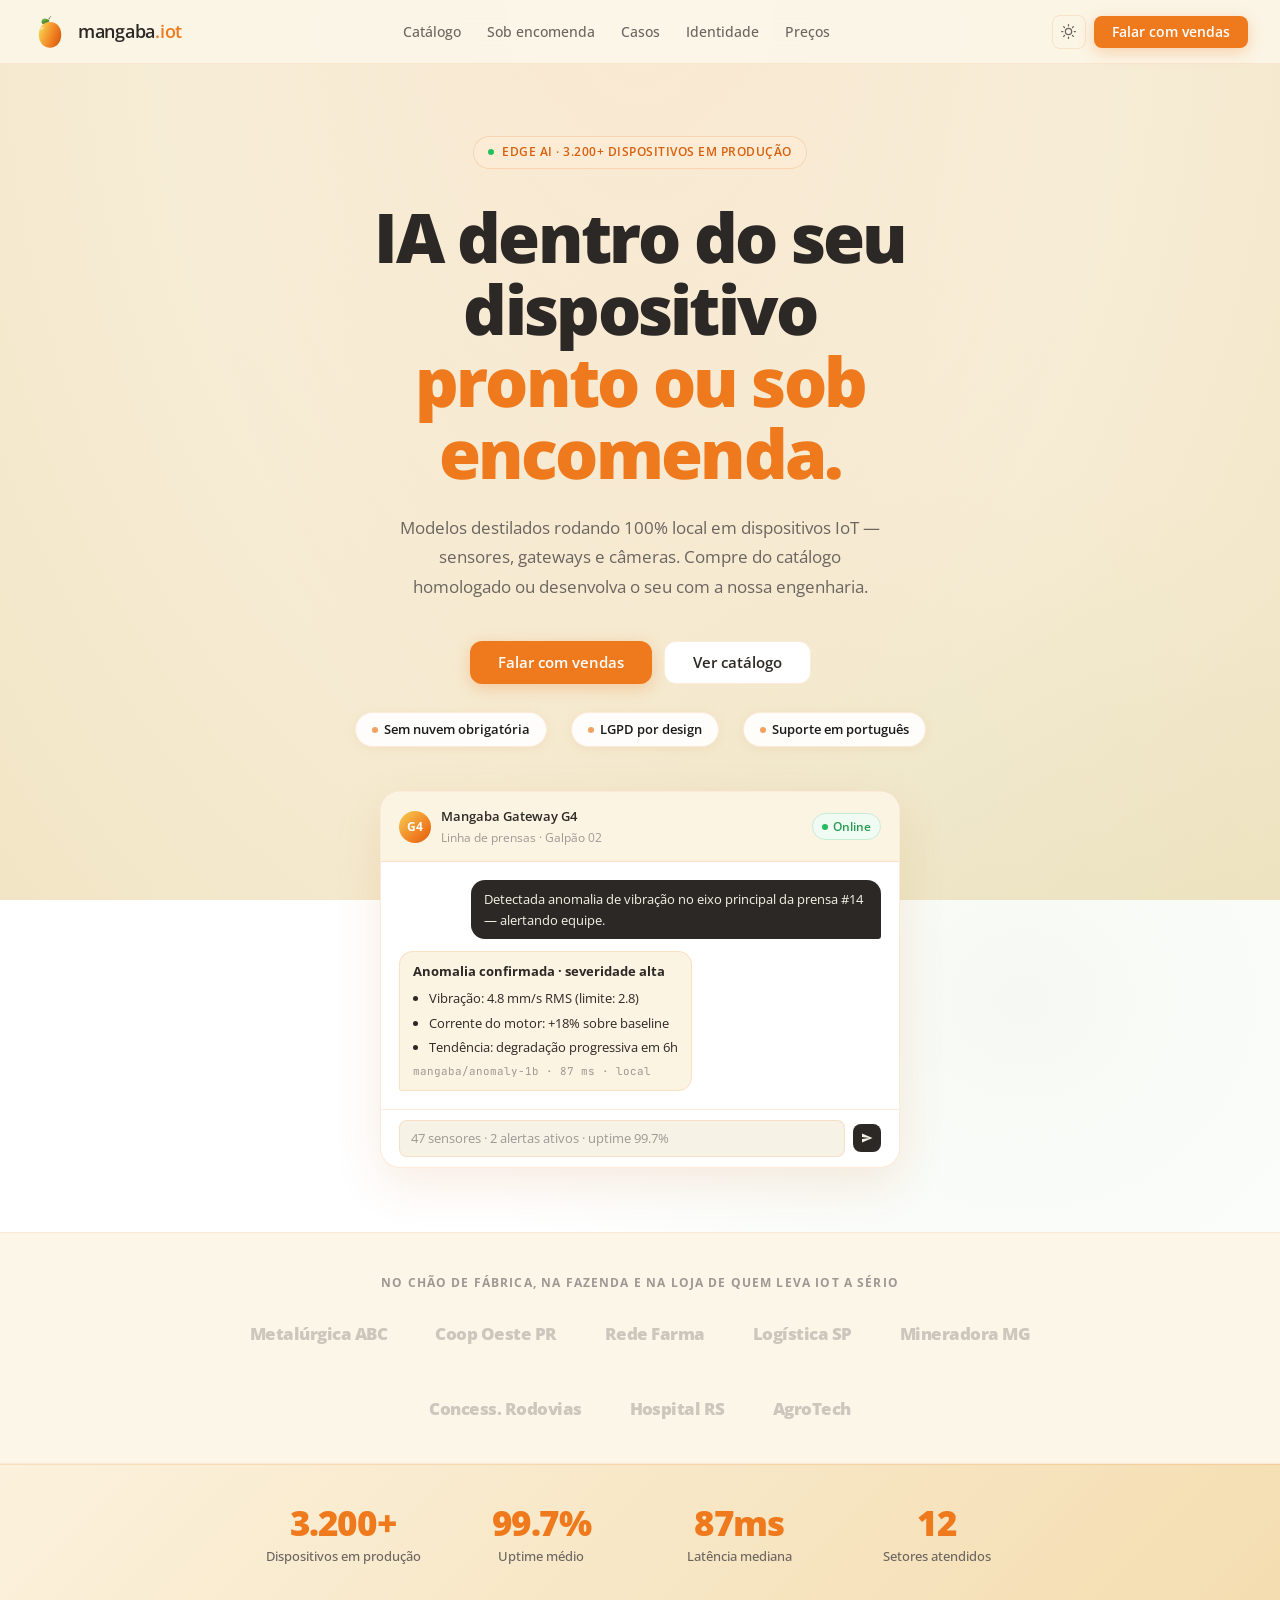
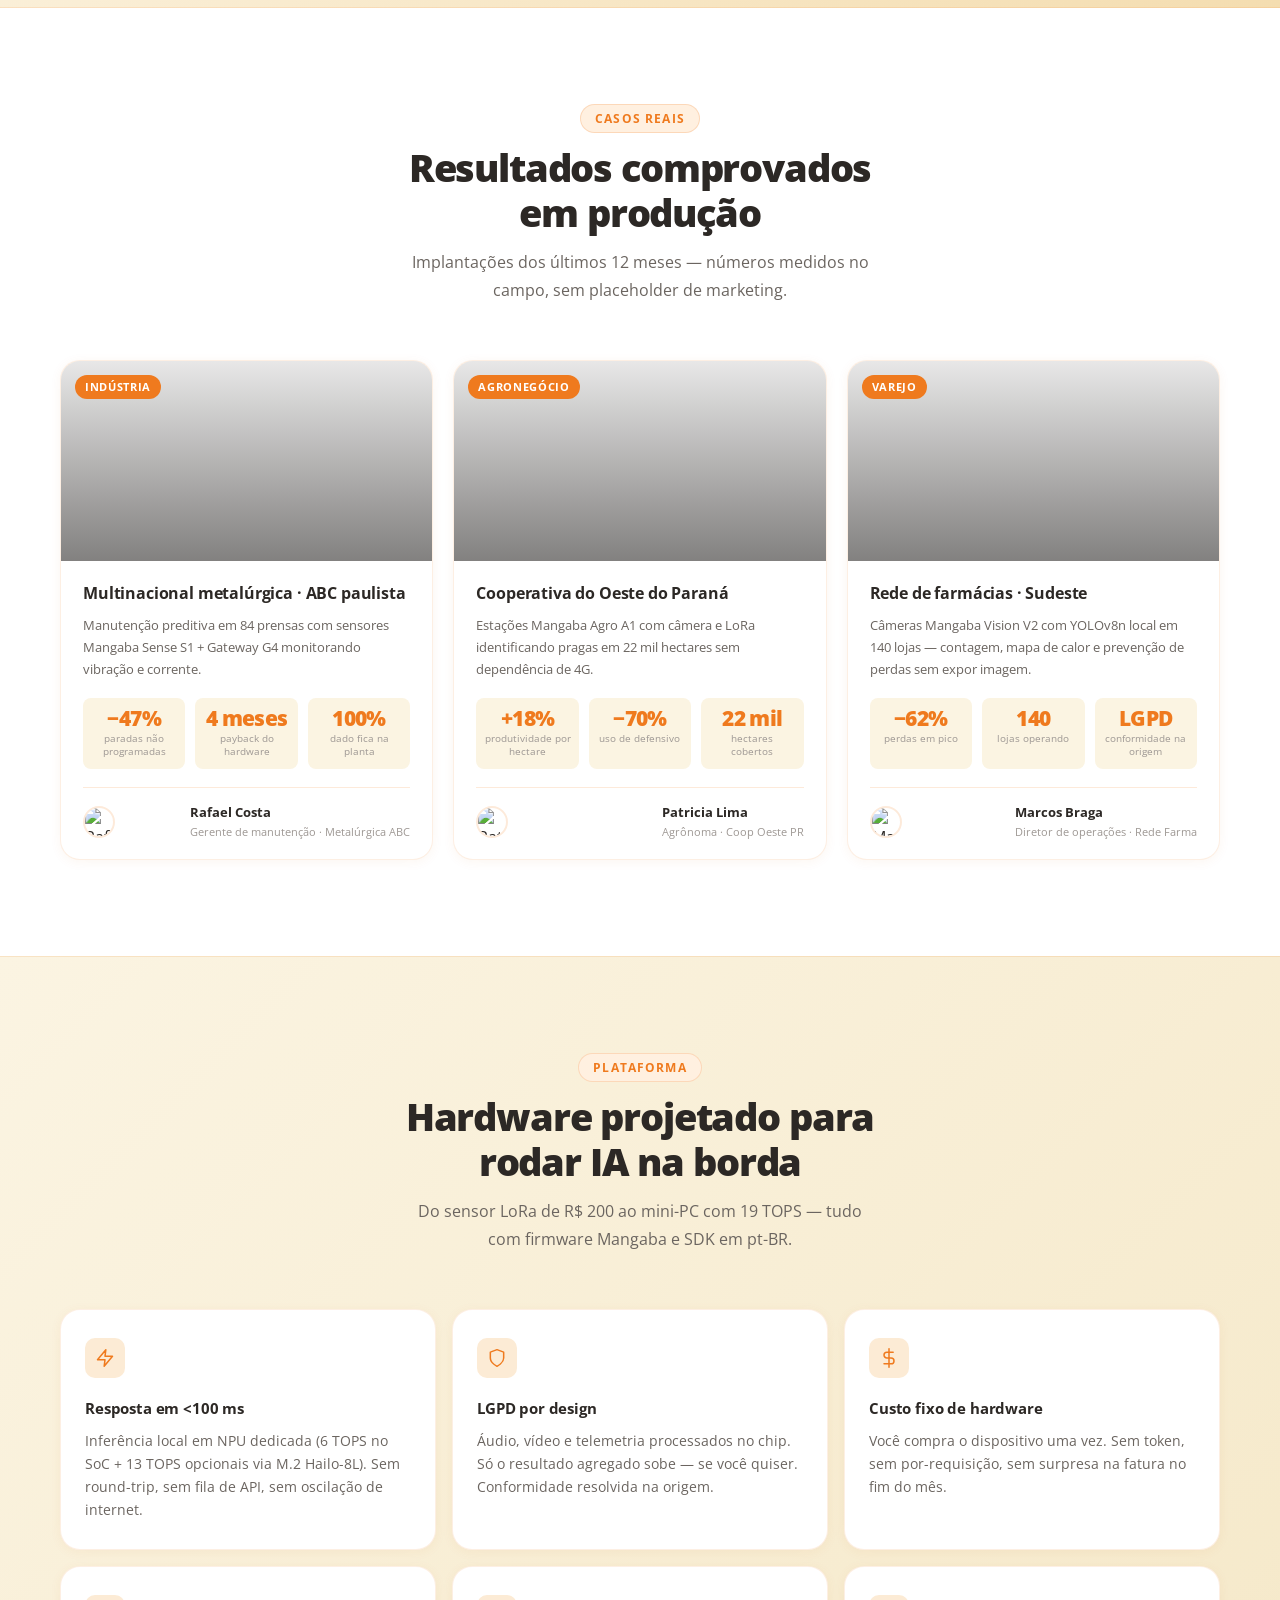
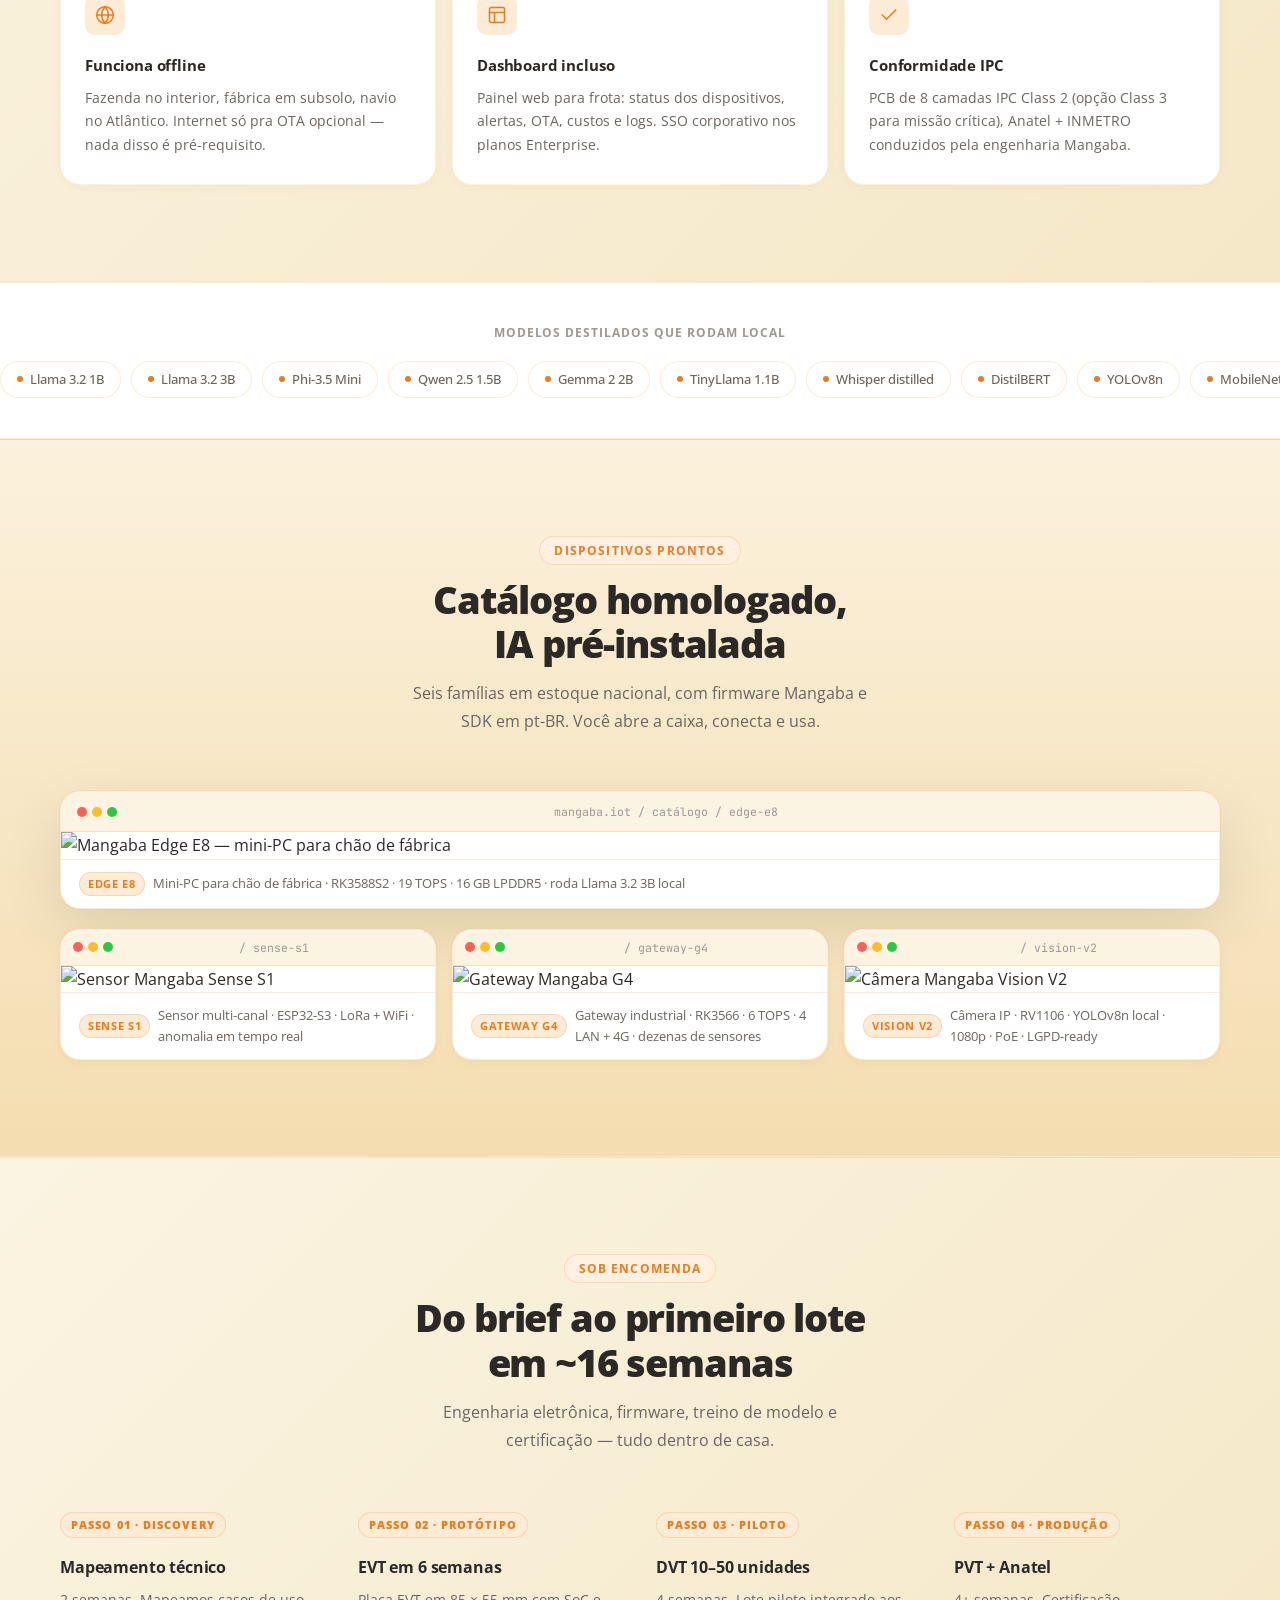
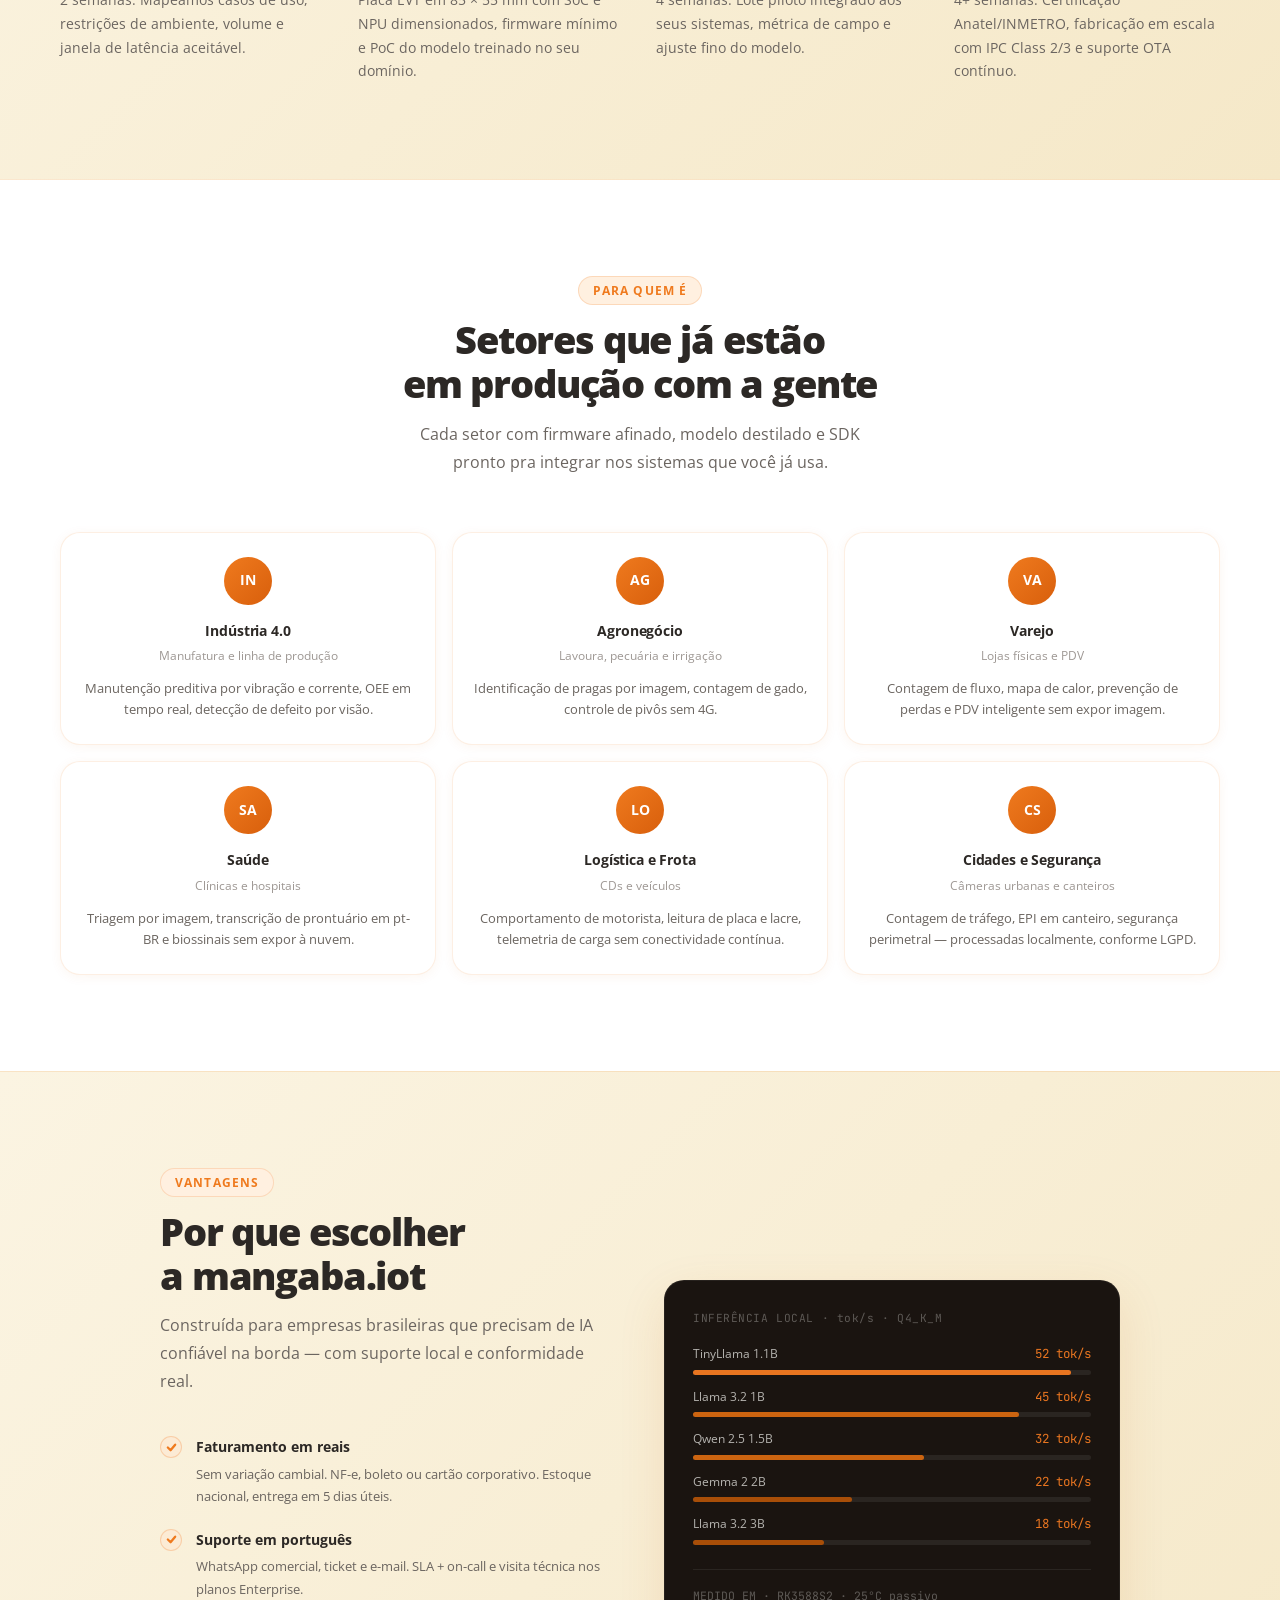
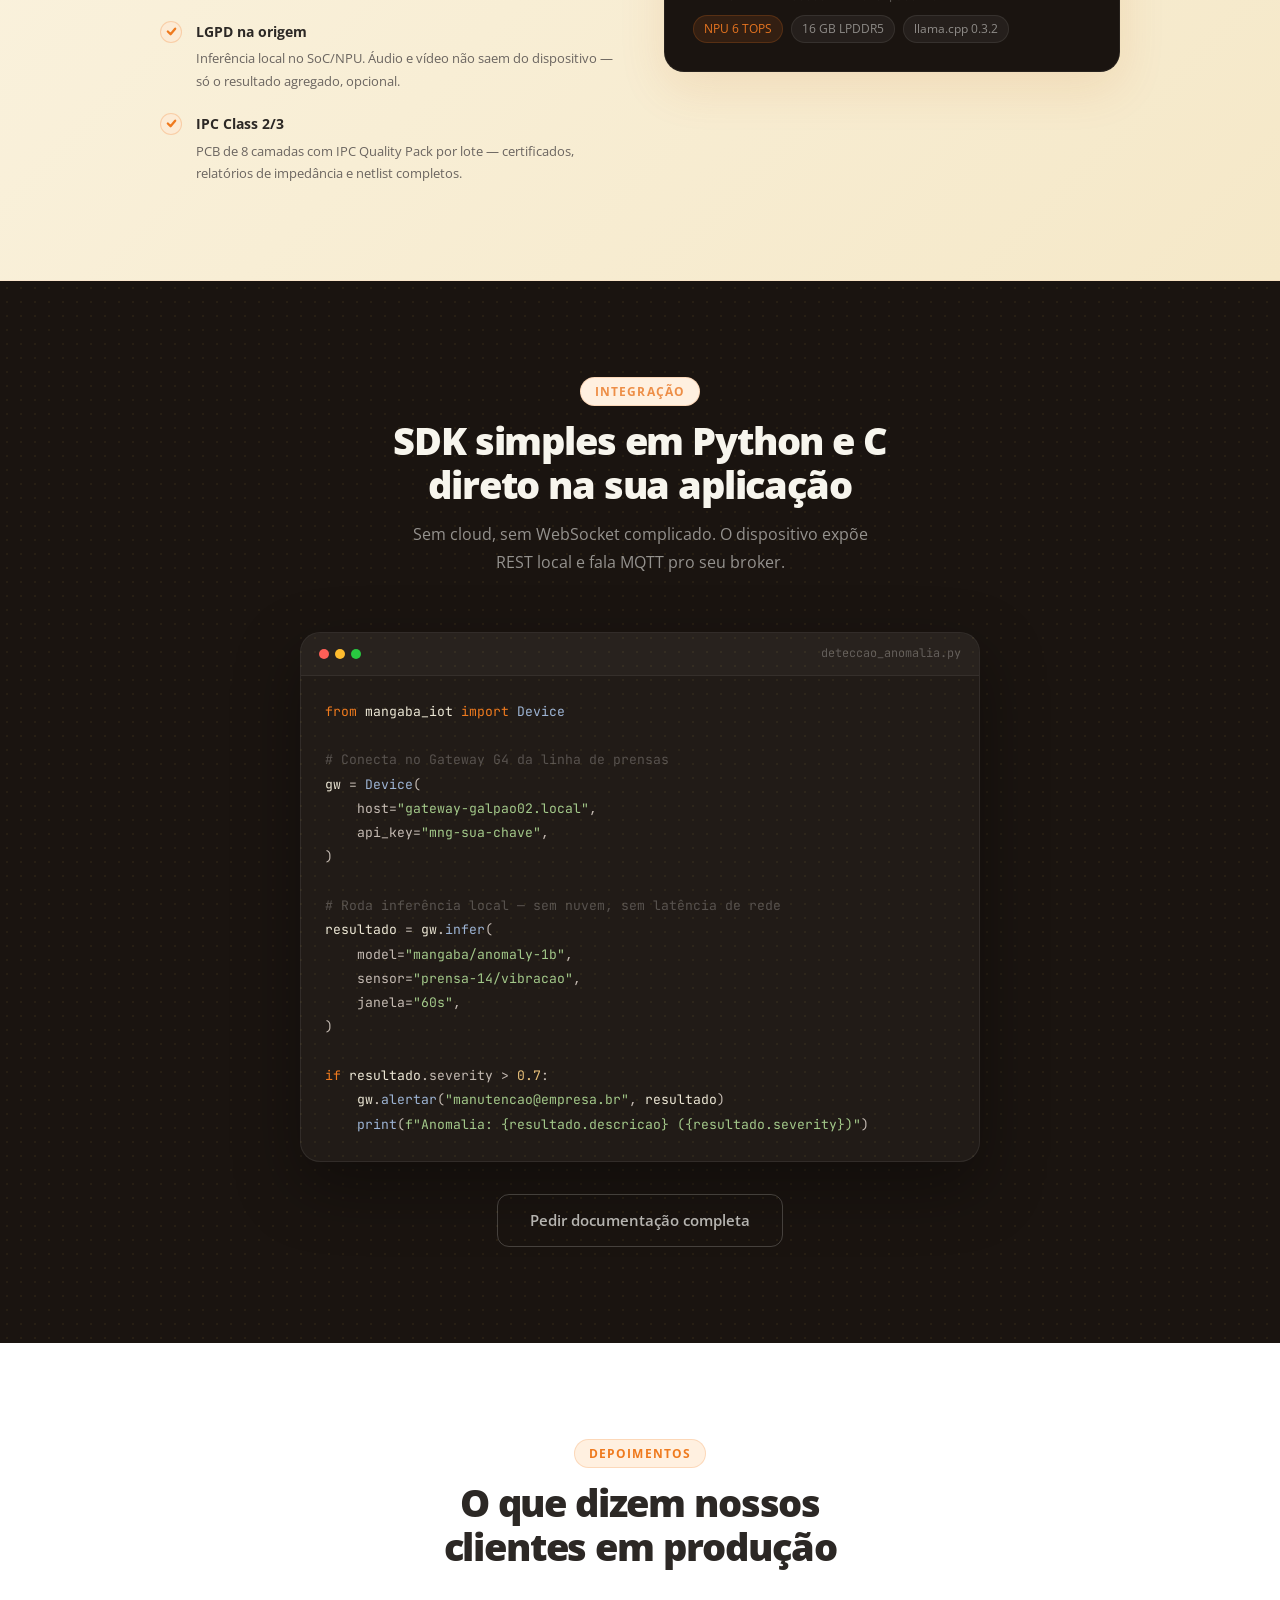
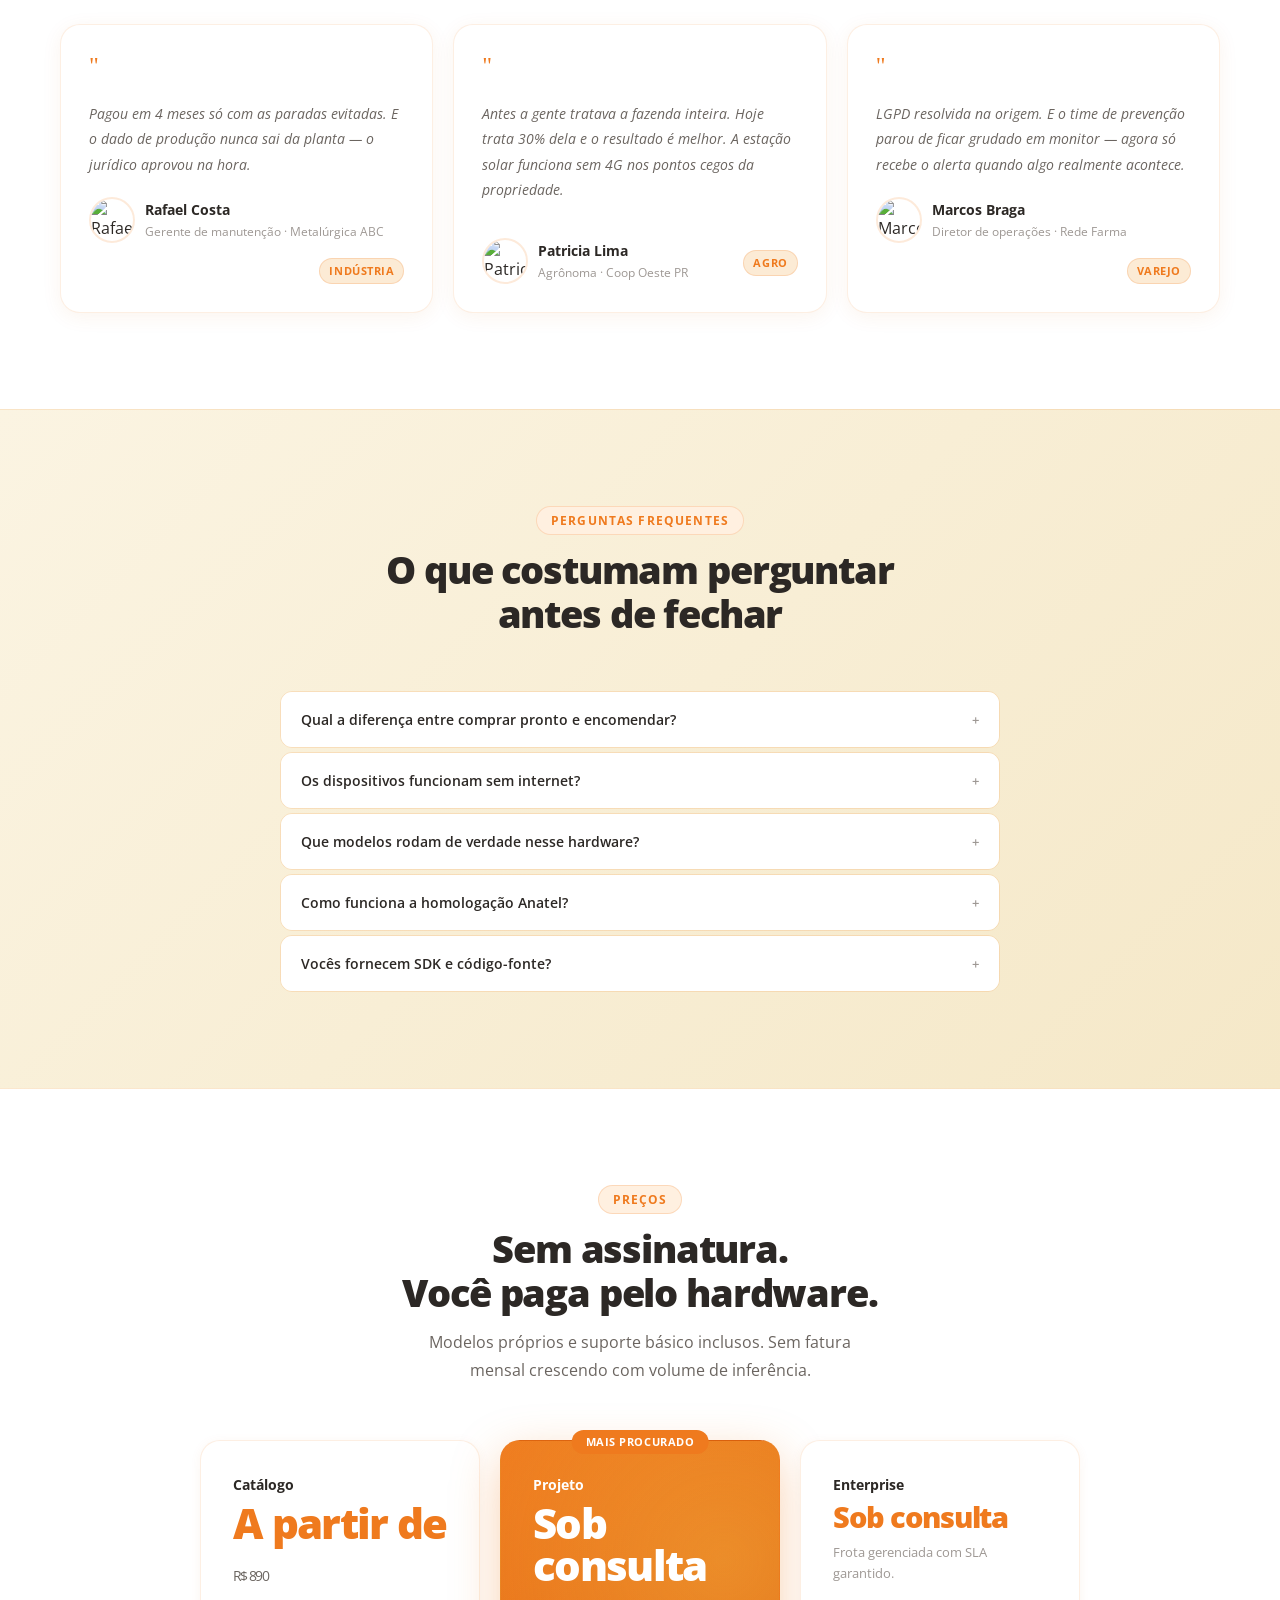
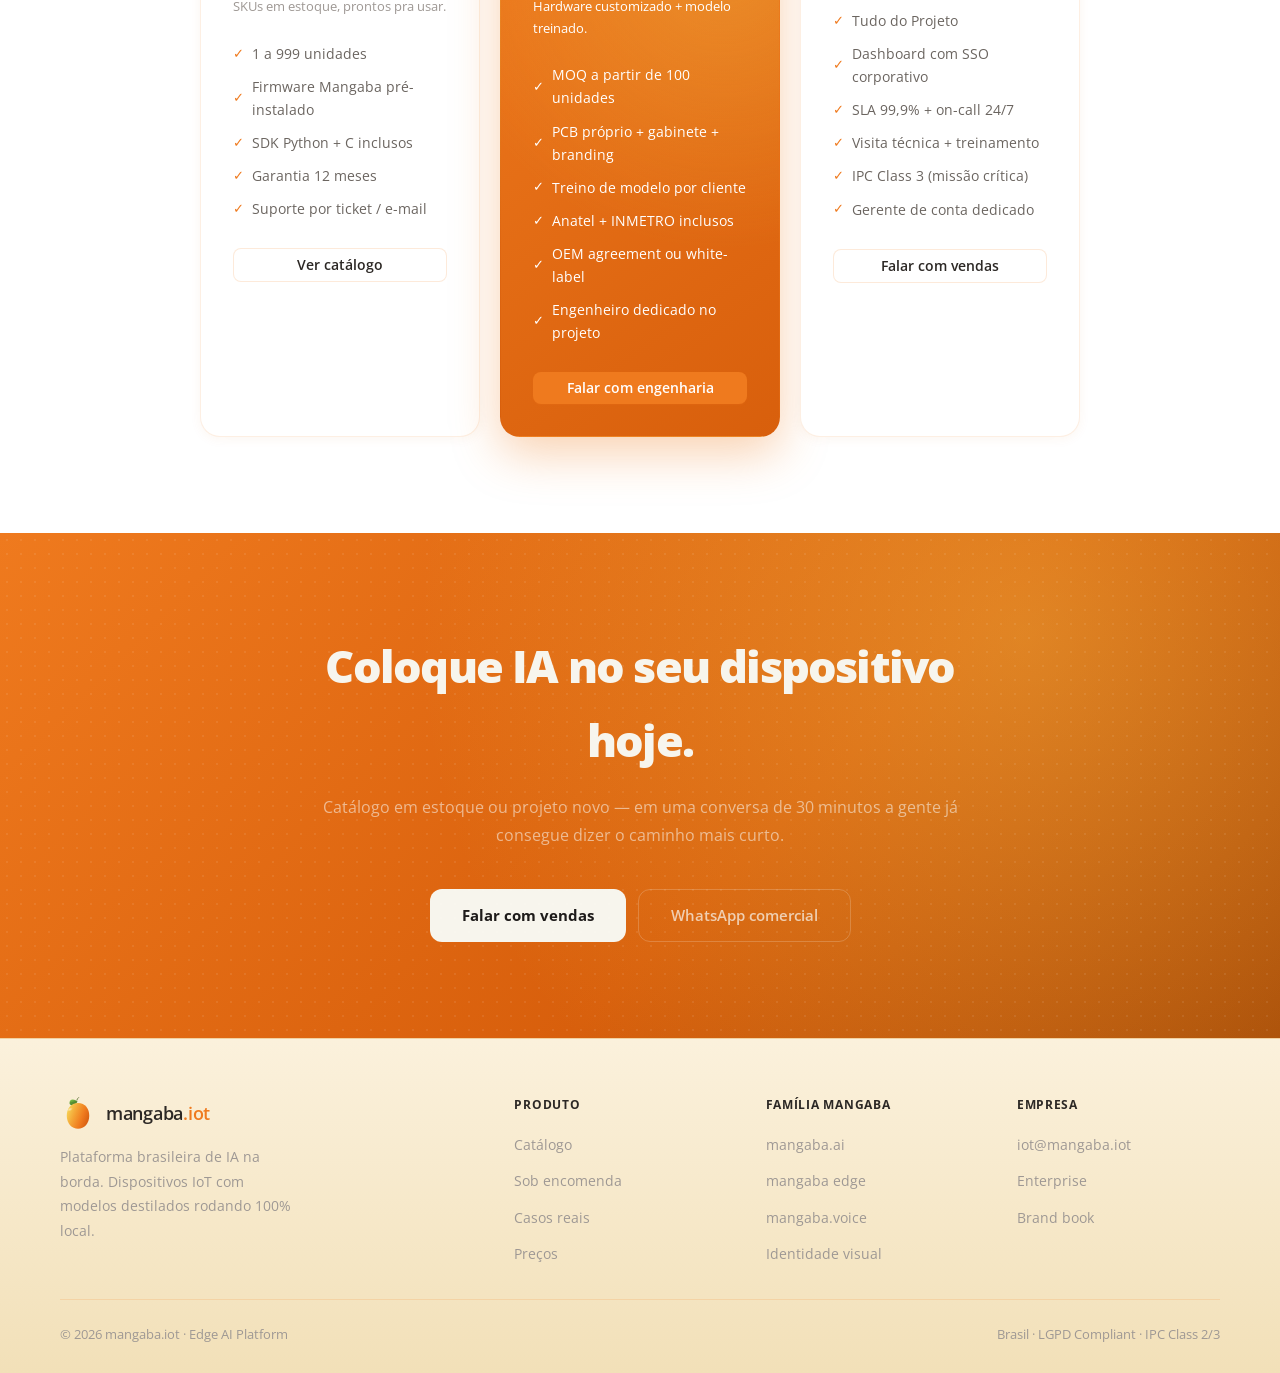
==== commit 4677bfe8: "refactor: calibra paleta e logo pixel-a-pixel com a referencia Ajustes finos pra ficar fiel ao novo " ====
--- a/index.html
+++ b/index.html
@@ -17,26 +17,28 @@
 <!-- ── NAV ── -->
 <nav class="navbar">
   <a href="index.html" class="nav-logo">
-    <svg width="32" height="32" viewBox="0 0 32 32" fill="none" xmlns="http://www.w3.org/2000/svg" style="flex-shrink:0;display:block">
+    <svg width="36" height="36" viewBox="0 0 64 64" fill="none" xmlns="http://www.w3.org/2000/svg" style="flex-shrink:0;display:block">
       <defs>
-        <radialGradient id="mg-body-n1" cx="42%" cy="38%" r="58%">
-          <stop offset="0%" stop-color="#FFD060"/>
-          <stop offset="45%" stop-color="#F08020"/>
-          <stop offset="100%" stop-color="#D06010"/>
-        </radialGradient>
-        <radialGradient id="mg-shine-n1" cx="30%" cy="28%" r="40%">
-          <stop offset="0%" stop-color="#FFFFFF" stop-opacity="0.45"/>
+        <linearGradient id="nav-fruit" x1="5%" y1="30%" x2="95%" y2="70%">
+          <stop offset="0%" stop-color="#F6CE52"/>
+          <stop offset="35%" stop-color="#F4A234"/>
+          <stop offset="70%" stop-color="#EF7A1E"/>
+          <stop offset="100%" stop-color="#D85F12"/>
+        </linearGradient>
+        <radialGradient id="nav-shine" cx="28%" cy="28%" r="32%">
+          <stop offset="0%" stop-color="#FFFFFF" stop-opacity="0.55"/>
           <stop offset="100%" stop-color="#FFFFFF" stop-opacity="0"/>
         </radialGradient>
-        <linearGradient id="mg-leaf-n1" x1="0%" y1="0%" x2="100%" y2="100%">
-          <stop offset="0%" stop-color="#7DC840"/>
-          <stop offset="100%" stop-color="#4A8C1C"/>
+        <linearGradient id="nav-leaf" x1="25%" y1="10%" x2="85%" y2="95%">
+          <stop offset="0%" stop-color="#76B945"/>
+          <stop offset="100%" stop-color="#3D6D24"/>
         </linearGradient>
       </defs>
-      <path d="M16.5 5 Q17 3 18 2.5" stroke="#7A5230" stroke-width="1.2" stroke-linecap="round" fill="none"/>
-      <path d="M16 6 Q13 2 10 3 Q12 6 16 6 Z" fill="url(#mg-leaf-n1)"/>
-      <ellipse cx="16" cy="18" rx="12" ry="12" fill="url(#mg-body-n1)"/>
-      <ellipse cx="16" cy="18" rx="12" ry="12" fill="url(#mg-shine-n1)"/>
+      <path d="M 30 9 Q 31 6, 33 4.5" stroke="#5A6E32" stroke-width="1.5" fill="none" stroke-linecap="round"/>
+      <path d="M 31 12 C 24 5, 16 8, 17 15 C 18 20, 27 19, 31 12 Z" fill="url(#nav-leaf)"/>
+      <path d="M 18 14 Q 25 13, 31 11" stroke="#2F5A1A" stroke-width="0.6" fill="none" stroke-linecap="round" opacity="0.55"/>
+      <path d="M 32 14 C 19 14, 12 24, 12 37 C 12 51, 21 60, 32 60 C 43 60, 52 51, 52 37 C 52 24, 45 14, 32 14 Z" fill="url(#nav-fruit)"/>
+      <ellipse cx="22" cy="26" rx="9" ry="5" fill="url(#nav-shine)" transform="rotate(-25 22 26)"/>
     </svg>
     <span class="logo-text"><span class="logo-main">mangaba</span><span class="logo-accent">.iot</span></span>
   </a>
@@ -805,26 +807,28 @@
   <div class="footer-grid">
     <div class="footer-brand">
       <a href="index.html" class="nav-logo">
-        <svg width="32" height="32" viewBox="0 0 32 32" fill="none" xmlns="http://www.w3.org/2000/svg" style="flex-shrink:0;display:block">
+        <svg width="36" height="36" viewBox="0 0 64 64" fill="none" xmlns="http://www.w3.org/2000/svg" style="flex-shrink:0;display:block">
           <defs>
-            <radialGradient id="mg-body-f1" cx="42%" cy="38%" r="58%">
-              <stop offset="0%" stop-color="#FFD060"/>
-              <stop offset="45%" stop-color="#F08020"/>
-              <stop offset="100%" stop-color="#D06010"/>
-            </radialGradient>
-            <radialGradient id="mg-shine-f1" cx="30%" cy="28%" r="40%">
-              <stop offset="0%" stop-color="#FFFFFF" stop-opacity="0.45"/>
+            <linearGradient id="ft-fruit" x1="5%" y1="30%" x2="95%" y2="70%">
+              <stop offset="0%" stop-color="#F6CE52"/>
+              <stop offset="35%" stop-color="#F4A234"/>
+              <stop offset="70%" stop-color="#EF7A1E"/>
+              <stop offset="100%" stop-color="#D85F12"/>
+            </linearGradient>
+            <radialGradient id="ft-shine" cx="28%" cy="28%" r="32%">
+              <stop offset="0%" stop-color="#FFFFFF" stop-opacity="0.55"/>
               <stop offset="100%" stop-color="#FFFFFF" stop-opacity="0"/>
             </radialGradient>
-            <linearGradient id="mg-leaf-f1" x1="0%" y1="0%" x2="100%" y2="100%">
-              <stop offset="0%" stop-color="#7DC840"/>
-              <stop offset="100%" stop-color="#4A8C1C"/>
+            <linearGradient id="ft-leaf" x1="25%" y1="10%" x2="85%" y2="95%">
+              <stop offset="0%" stop-color="#76B945"/>
+              <stop offset="100%" stop-color="#3D6D24"/>
             </linearGradient>
           </defs>
-          <path d="M16.5 5 Q17 3 18 2.5" stroke="#7A5230" stroke-width="1.2" stroke-linecap="round" fill="none"/>
-          <path d="M16 6 Q13 2 10 3 Q12 6 16 6 Z" fill="url(#mg-leaf-f1)"/>
-          <ellipse cx="16" cy="18" rx="12" ry="12" fill="url(#mg-body-f1)"/>
-          <ellipse cx="16" cy="18" rx="12" ry="12" fill="url(#mg-shine-f1)"/>
+          <path d="M 30 9 Q 31 6, 33 4.5" stroke="#5A6E32" stroke-width="1.5" fill="none" stroke-linecap="round"/>
+          <path d="M 31 12 C 24 5, 16 8, 17 15 C 18 20, 27 19, 31 12 Z" fill="url(#ft-leaf)"/>
+          <path d="M 18 14 Q 25 13, 31 11" stroke="#2F5A1A" stroke-width="0.6" fill="none" stroke-linecap="round" opacity="0.55"/>
+          <path d="M 32 14 C 19 14, 12 24, 12 37 C 12 51, 21 60, 32 60 C 43 60, 52 51, 52 37 C 52 24, 45 14, 32 14 Z" fill="url(#ft-fruit)"/>
+          <ellipse cx="22" cy="26" rx="9" ry="5" fill="url(#ft-shine)" transform="rotate(-25 22 26)"/>
         </svg>
         <span class="logo-text"><span class="logo-main">mangaba</span><span class="logo-accent">.iot</span></span>
       </a>
--- a/styles.css
+++ b/styles.css
@@ -3,23 +3,34 @@
 */
 @import url('https://fonts.googleapis.com/css2?family=Open+Sans:wght@400;500;600;700;800&family=JetBrains+Mono:wght@400;600&display=swap');
 
-/* ── CSS TOKENS ── */
+/* ── CSS TOKENS ── calibrado pixel-a-pixel com a referência mangaba.ai */
 :root {
-  --background:         #FFFAF5;
-  --background-warm:    #FFE8C8;
-  --background-subtle:  #FFF0E0;
+  /* Backgrounds creme quente */
+  --background:         #F7F2E6;   /* off-white quente da arte */
+  --background-warm:    #F4E8C8;
+  --background-subtle:  #FBF4E2;
   --background-card:    #FFFFFF;
-  --foreground:         #1C1A18;
+
+  /* Tipografia warm dark, não preto puro */
+  --foreground:         #2C2825;
   --foreground-muted:   #6B6560;
   --foreground-faint:   #9E9894;
 
-  --primary:            #E87520;
-  --primary-hover:      #CC6410;
+  /* Laranja vivo da mangaba (lado direito da fruta) */
+  --primary:            #EF7A1E;
+  --primary-hover:      #D85F0C;
   --primary-fg:         #FFFFFF;
-  --primary-subtle:     #FFF0E0;
-
-  --border:             rgba(232,117,32,0.15);
-  --border-subtle:      rgba(232,117,32,0.08);
+  --primary-subtle:     #FCEBD5;
+
+  /* Acentos secundários */
+  --mango-yellow:       #F6CE52;   /* lado esquerdo da fruta */
+  --mango-amber:        #F4A234;   /* transição */
+  --leaf-green:         #6DAE43;   /* folha clara */
+  --leaf-dark:          #3D6D24;   /* folha sombra */
+  --stem-olive:         #5A6E32;   /* cabinho */
+
+  --border:             rgba(239,122,30,0.16);
+  --border-subtle:      rgba(239,122,30,0.08);
 
   --dark-bg:            #1A1410;
   --dark-surface:       hsl(20,8%,15%);
@@ -31,7 +42,7 @@
   --shadow-sm: 0 2px 8px rgba(200,100,20,0.07);
   --shadow:    0 6px 24px rgba(200,100,20,0.10);
   --shadow-lg: 0 16px 48px rgba(200,100,20,0.12);
-  --shadow-orange: 0 4px 20px rgba(232,117,32,0.25);
+  --shadow-orange: 0 4px 20px rgba(239,122,30,0.25);
   --transition: 0.18s ease;
 
   --font:      'Open Sans', ui-sans-serif, system-ui, sans-serif;
@@ -46,9 +57,9 @@
   --foreground:         hsl(48,38%,95%);
   --foreground-muted:   hsl(30,8%,62%);
   --foreground-faint:   hsl(30,6%,45%);
-  --border:             rgba(232,117,32,0.2);
+  --border:             rgba(239,122,30,0.2);
   --border-subtle:      hsl(20,5%,18%);
-  --primary-subtle:     rgba(232,117,32,0.15);
+  --primary-subtle:     rgba(239,122,30,0.15);
 }
 html.dark .navbar {
   background: rgba(28,25,23,0.92);
@@ -59,11 +70,11 @@
 }
 html.dark .stats-bar {
   background: hsl(20,8%,17%);
-  border-color: rgba(232,117,32,0.15);
+  border-color: rgba(239,122,30,0.15);
 }
 html.dark .footer {
   background: hsl(20,8%,17%);
-  border-color: rgba(232,117,32,0.15);
+  border-color: rgba(239,122,30,0.15);
 }
 html.dark .footer-bottom {
   border-color: hsl(20,6%,22%);
@@ -93,7 +104,7 @@
 html { scroll-behavior: smooth; }
 body {
   font-family: var(--font);
-  background: radial-gradient(ellipse at 50% 0%, #FFFAF5 0%, #FFE8C8 100%);
+  background: radial-gradient(ellipse at 50% 0%, #FBF6E8 0%, #F2E5C5 100%);
   background-attachment: fixed;
   color: var(--foreground);
   line-height: 1.65;
@@ -123,20 +134,20 @@
 /* ── NAVBAR ── */
 .navbar {
   position: sticky; top: 0; z-index: 1000;
-  background: rgba(255,250,245,0.92);
+  background: rgba(251,246,232,0.92);
   backdrop-filter: blur(20px); -webkit-backdrop-filter: blur(20px);
-  border-bottom: 1px solid rgba(232,117,32,0.12);
-  padding: 0 32px; height: 60px;
+  border-bottom: 1px solid rgba(239,122,30,0.12);
+  padding: 0 32px; height: 64px;
   display: flex; align-items: center; justify-content: space-between;
 }
 .nav-logo {
-  font-size: 1.05rem; font-weight: 700; color: var(--foreground);
-  display: flex; align-items: center; gap: 8px;
-  text-decoration: none; letter-spacing: -0.02em;
-}
-.nav-logo .logo-text { display: flex; align-items: baseline; }
-.nav-logo .logo-main { color: var(--foreground); }
-.nav-logo .logo-accent { color: var(--primary); }
+  font-size: 1.15rem; font-weight: 600; color: var(--foreground);
+  display: flex; align-items: center; gap: 10px;
+  text-decoration: none; letter-spacing: -0.015em;
+}
+.nav-logo .logo-text { display: flex; align-items: baseline; line-height: 1; }
+.nav-logo .logo-main { color: var(--foreground); font-weight: 600; }
+.nav-logo .logo-accent { color: var(--primary); font-weight: 600; }
 .nav-links { display: flex; align-items: center; gap: 2px; list-style: none; }
 .nav-links a {
   color: var(--foreground-muted); padding: 6px 12px;
@@ -167,27 +178,27 @@
 }
 /* Primary CTA: orange brand color */
 .btn-primary {
-  background: #E87520; color: #FFFFFF;
-  box-shadow: 0 4px 16px rgba(232,117,32,0.3);
+  background: #EF7A1E; color: #FFFFFF;
+  box-shadow: 0 4px 16px rgba(239,122,30,0.3);
 }
 .btn-primary:hover {
-  background: #CC6410; color: #FFFFFF;
-  transform: translateY(-2px); box-shadow: 0 8px 24px rgba(232,117,32,0.4);
+  background: #D85F0C; color: #FFFFFF;
+  transform: translateY(-2px); box-shadow: 0 8px 24px rgba(239,122,30,0.4);
 }
 html.dark .btn-primary {
-  background: #E87520; color: #FFFFFF;
+  background: #EF7A1E; color: #FFFFFF;
 }
 html.dark .btn-primary:hover {
-  background: #CC6410;
+  background: #D85F0C;
 }
 /* Accent button: coral */
 .btn-accent {
   background: var(--primary); color: var(--primary-fg);
-  box-shadow: 0 1px 2px rgba(232,117,32,0.2);
+  box-shadow: 0 1px 2px rgba(239,122,30,0.2);
 }
 .btn-accent:hover {
   background: var(--primary-hover); color: var(--primary-fg);
-  transform: translateY(-1px); box-shadow: 0 4px 12px rgba(232,117,32,0.3);
+  transform: translateY(-1px); box-shadow: 0 4px 12px rgba(239,122,30,0.3);
 }
 .btn-secondary {
   background: var(--background-card); color: var(--foreground);
@@ -233,7 +244,7 @@
 }
 .hero-eyebrow {
   display: inline-flex; align-items: center; gap: 8px;
-  background: var(--primary-subtle); border: 1px solid rgba(232,117,32,0.2);
+  background: var(--primary-subtle); border: 1px solid rgba(239,122,30,0.2);
   color: var(--primary-hover); padding: 5px 14px; border-radius: 20px;
   font-size: 0.78rem; font-weight: 600; margin-bottom: 32px;
   letter-spacing: 0.04em; text-transform: uppercase;
@@ -266,7 +277,7 @@
   display: flex; align-items: center; gap: 6px;
   font-size: 0.8rem; color: #1C1A18; font-weight: 600;
   background: rgba(255,255,255,0.9);
-  border: 1px solid rgba(232,117,32,0.15);
+  border: 1px solid rgba(239,122,30,0.15);
   border-radius: 50px;
   padding: 6px 16px;
   box-shadow: 0 2px 12px rgba(200,100,20,0.08);
@@ -292,7 +303,7 @@
 .chat-card-persona { display: flex; align-items: center; gap: 10px; }
 .chat-card-avatar {
   width: 32px; height: 32px; border-radius: 50%;
-  background: linear-gradient(135deg, hsl(28,87%,65%), hsl(28,87%,51%));
+  background: linear-gradient(135deg, var(--mango-yellow) 0%, var(--primary) 70%, var(--primary-hover) 100%);
   display: flex; align-items: center; justify-content: center;
   font-size: 0.75rem; font-weight: 700; color: #fff; letter-spacing: -0.01em;
   flex-shrink: 0;
@@ -350,8 +361,8 @@
 
 /* ── STATS BAR ── */
 .stats-bar {
-  border-top: 1px solid rgba(232,117,32,0.15); border-bottom: 1px solid rgba(232,117,32,0.15);
-  background: linear-gradient(135deg, #FFF5E8, #FFE8D0); padding: 40px 24px;
+  border-top: 1px solid rgba(239,122,30,0.15); border-bottom: 1px solid rgba(239,122,30,0.15);
+  background: linear-gradient(135deg, #FBF1DC 0%, #F4DDB0 100%); padding: 40px 24px;
 }
 .stats-grid {
   display: grid; grid-template-columns: repeat(auto-fit, minmax(160px, 1fr));
@@ -366,13 +377,13 @@
 /* ── SECTIONS ── */
 .section { padding: 96px 24px; }
 .section-alt {
-  background: linear-gradient(135deg, #FFF8F0 0%, #FFF2E4 100%);
-  border-top: 1px solid rgba(232,117,32,0.1);
-  border-bottom: 1px solid rgba(232,117,32,0.1);
+  background: linear-gradient(135deg, #FBF4E2 0%, #F5E8C8 100%);
+  border-top: 1px solid rgba(239,122,30,0.1);
+  border-bottom: 1px solid rgba(239,122,30,0.1);
 }
 html.dark .section-alt {
   background: hsl(20,8%,17%);
-  border-color: rgba(232,117,32,0.12);
+  border-color: rgba(239,122,30,0.12);
 }
 /* Explicit dark-mode card backgrounds (bypasses transition: all CSS var issue) */
 html.dark .feature-card,
@@ -417,15 +428,15 @@
   background: hsl(20,9%,7%);
   background-image: radial-gradient(circle, rgba(255,200,80,0.06) 1.5px, transparent 1.5px);
   background-size: 14px 14px;
-  border-top: 1px solid rgba(232,117,32,0.12);
-  border-bottom: 1px solid rgba(232,117,32,0.12);
+  border-top: 1px solid rgba(239,122,30,0.12);
+  border-bottom: 1px solid rgba(239,122,30,0.12);
 }
 .container { max-width: 1160px; margin: 0 auto; }
 .section-header { text-align: center; margin-bottom: 56px; }
 .section-label {
-  color: #E87520;
+  color: #EF7A1E;
   background: #FFF0E0;
-  border: 1px solid rgba(232,117,32,0.2);
+  border: 1px solid rgba(239,122,30,0.2);
   border-radius: 50px;
   padding: 4px 14px;
   font-size: 0.72rem;
@@ -450,14 +461,14 @@
 /* ── FEATURES ── */
 .features-grid { display: grid; grid-template-columns: repeat(3, 1fr); gap: 16px; }
 .feature-card {
-  background: #FFFFFF; border: 1px solid rgba(232,117,32,0.12);
+  background: #FFFFFF; border: 1px solid rgba(239,122,30,0.12);
   border-radius: 20px; padding: 28px 24px;
   transition: border-color var(--transition), box-shadow var(--transition), transform var(--transition);
   box-shadow: 0 2px 12px rgba(200,100,20,0.06);
 }
 .feature-card:hover {
-  border-color: rgba(232,117,32,0.35); transform: translateY(-3px);
-  box-shadow: 0 8px 32px rgba(232,117,32,0.12);
+  border-color: rgba(239,122,30,0.35); transform: translateY(-3px);
+  box-shadow: 0 8px 32px rgba(239,122,30,0.12);
 }
 .feature-icon {
   width: 40px; height: 40px; border-radius: 10px;
@@ -492,7 +503,7 @@
 .step-number {
   font-size: 0.68rem; font-weight: 800; letter-spacing: 0.1em; text-transform: uppercase;
   color: var(--primary); background: var(--primary-subtle);
-  border: 1px solid rgba(232,117,32,0.2);
+  border: 1px solid rgba(239,122,30,0.2);
   padding: 3px 10px; border-radius: 20px; display: inline-block; margin-bottom: 16px;
 }
 .step-card h3 { font-size: 1rem; font-weight: 700; margin-bottom: 8px; color: var(--foreground); letter-spacing: -0.01em; }
@@ -501,14 +512,14 @@
 /* ── PERSONAS ── */
 .personas-grid { display: grid; grid-template-columns: repeat(3, 1fr); gap: 16px; }
 .persona-card {
-  background: #FFFFFF; border: 1px solid rgba(232,117,32,0.12);
+  background: #FFFFFF; border: 1px solid rgba(239,122,30,0.12);
   border-radius: 20px; padding: 24px 20px;
   transition: border-color var(--transition), box-shadow var(--transition), transform var(--transition);
   box-shadow: 0 2px 12px rgba(200,100,20,0.06); text-align: center;
 }
 .persona-card:hover {
-  border-color: rgba(232,117,32,0.35); transform: translateY(-3px);
-  box-shadow: 0 8px 32px rgba(232,117,32,0.12);
+  border-color: rgba(239,122,30,0.35); transform: translateY(-3px);
+  box-shadow: 0 8px 32px rgba(239,122,30,0.12);
 }
 .persona-avatar {
   width: 48px; height: 48px; border-radius: 50%; margin: 0 auto 14px;
@@ -526,7 +537,7 @@
 .benefit-item { display: flex; gap: 14px; align-items: flex-start; }
 .benefit-check {
   width: 22px; height: 22px; border-radius: 50%; background: var(--primary-subtle);
-  border: 1px solid rgba(232,117,32,0.25); flex-shrink: 0;
+  border: 1px solid rgba(239,122,30,0.25); flex-shrink: 0;
   display: flex; align-items: center; justify-content: center; margin-top: 1px;
 }
 .benefit-check svg { width: 11px; height: 11px; stroke: var(--primary); fill: none; stroke-width: 2.5; stroke-linecap: round; stroke-linejoin: round; }
@@ -560,7 +571,7 @@
   font-size: 0.82rem; line-height: 1.85;
   font-family: var(--font-mono); color: #C4BAB2;
 }
-.code-demo .kw  { color: #E87520; }
+.code-demo .kw  { color: #EF7A1E; }
 .code-demo .str { color: #A3C98A; }
 .code-demo .cmt { color: rgba(250,249,245,0.25); }
 .code-demo .num { color: #E8C07A; }
@@ -570,11 +581,11 @@
 /* ── TESTIMONIALS ── */
 .testimonials-grid { display: grid; grid-template-columns: repeat(auto-fit, minmax(280px, 1fr)); gap: 16px; }
 .testimonial-card {
-  background: #FFFFFF; border: 1px solid rgba(232,117,32,0.12);
+  background: #FFFFFF; border: 1px solid rgba(239,122,30,0.12);
   border-radius: 20px; padding: 24px; box-shadow: 0 4px 20px rgba(200,100,20,0.07);
   transition: border-color var(--transition), transform var(--transition);
 }
-.testimonial-card:hover { border-color: rgba(232,117,32,0.35); transform: translateY(-2px); }
+.testimonial-card:hover { border-color: rgba(239,122,30,0.35); transform: translateY(-2px); }
 .testimonial-text { font-size: 0.9rem; color: var(--foreground-muted); line-height: 1.75; margin-bottom: 18px; font-style: italic; }
 .testimonial-author { display: flex; align-items: center; gap: 10px; }
 .testimonial-avatar {
@@ -600,8 +611,8 @@
 html.dark .faq-question:hover { background: hsl(20,9%,20%); }
 .faq-icon { font-size: 0.8rem; color: var(--foreground-faint); transition: transform var(--transition); flex-shrink: 0; }
 .faq-item.open .faq-icon { transform: rotate(45deg); color: var(--primary); }
-.faq-item.open .faq-question { color: #E87520; }
-.faq-item.open { border-color: rgba(232,117,32,0.3); }
+.faq-item.open .faq-question { color: #EF7A1E; }
+.faq-item.open { border-color: rgba(239,122,30,0.3); }
 .faq-answer {
   max-height: 0; overflow: hidden; transition: max-height 0.3s ease, padding 0.3s ease;
   background: var(--background-card); padding: 0 20px;
@@ -615,15 +626,17 @@
   gap: 20px; max-width: 880px; margin: 0 auto;
 }
 .price-card {
-  background: #FFFFFF; border: 1px solid rgba(232,117,32,0.12);
+  background: #FFFFFF; border: 1px solid rgba(239,122,30,0.12);
   border-radius: var(--radius-xl); padding: 32px;
   transition: border-color var(--transition), box-shadow var(--transition), transform var(--transition);
   box-shadow: 0 2px 12px rgba(200,100,20,0.06); position: relative;
 }
 .price-card.featured {
-  background: linear-gradient(145deg, #E87520 0%, #CC6410 100%);
+  background:
+    radial-gradient(circle at 80% 20%, rgba(246,206,82,0.3), transparent 55%),
+    linear-gradient(145deg, #EF7A1E 0%, #D85F0C 100%);
   border-color: transparent;
-  box-shadow: 0 16px 48px rgba(232,117,32,0.35);
+  box-shadow: 0 16px 48px rgba(239,122,30,0.35);
 }
 .price-card.featured .price-name,
 .price-card.featured .price-val,
@@ -651,7 +664,9 @@
 
 /* ── CTA SECTION ── */
 .cta-section {
-  background: linear-gradient(135deg, #E87520 0%, #CC6410 60%, #A84E08 100%);
+  background:
+    radial-gradient(circle at 80% 20%, rgba(246,206,82,0.35), transparent 55%),
+    linear-gradient(135deg, #EF7A1E 0%, #D85F0C 60%, #A84A06 100%);
   padding: 96px 24px; text-align: center;
   position: relative; overflow: hidden;
 }
@@ -663,8 +678,8 @@
   pointer-events: none;
 }
 html.dark .cta-section {
-  background: linear-gradient(135deg, #CC6410 0%, #A84E08 100%);
-  border-top: 1px solid rgba(232,117,32,0.2);
+  background: linear-gradient(135deg, #D85F0C 0%, #A84E08 100%);
+  border-top: 1px solid rgba(239,122,30,0.2);
 }
 .cta-section h2 {
   font-size: clamp(1.9rem, 4vw, 2.8rem); font-weight: 800;
@@ -701,7 +716,7 @@
   border-radius: var(--radius); color: var(--foreground); font-size: 0.875rem;
   transition: border-color var(--transition), box-shadow var(--transition);
 }
-.search-input:focus { outline: none; border-color: var(--primary); box-shadow: 0 0 0 3px rgba(232,117,32,0.1); }
+.search-input:focus { outline: none; border-color: var(--primary); box-shadow: 0 0 0 3px rgba(239,122,30,0.1); }
 .search-input::placeholder { color: var(--foreground-faint); }
 .filter-tabs { display: flex; gap: 6px; flex-wrap: wrap; }
 .filter-tab {
@@ -722,7 +737,7 @@
   display: flex; flex-direction: column; gap: 10px;
   box-shadow: var(--shadow-sm);
 }
-.model-card:hover { border-color: var(--primary); transform: translateY(-2px); box-shadow: 0 4px 16px rgba(232,117,32,0.12); }
+.model-card:hover { border-color: var(--primary); transform: translateY(-2px); box-shadow: 0 4px 16px rgba(239,122,30,0.12); }
 .model-card-header { display: flex; justify-content: space-between; align-items: flex-start; gap: 8px; }
 .model-name { font-size: 0.92rem; font-weight: 600; color: var(--foreground); line-height: 1.3; letter-spacing: -0.01em; }
 .model-provider { font-size: 0.76rem; color: var(--foreground-faint); margin-top: 2px; }
@@ -735,9 +750,9 @@
 
 .model-badge { font-size: 0.68rem; font-weight: 700; padding: 3px 8px; border-radius: 20px; text-transform: uppercase; white-space: nowrap; letter-spacing: 0.02em; }
 .badge-free  { background: rgba(90,138,74,0.1); color: #5A8A4A; border: 1px solid rgba(90,138,74,0.2); }
-.badge-cheap { background: var(--primary-subtle); color: hsl(28,84%,44%); border: 1px solid rgba(232,117,32,0.2); }
+.badge-cheap { background: var(--primary-subtle); color: hsl(28,84%,44%); border: 1px solid rgba(239,122,30,0.2); }
 .badge-fast  { background: rgba(93,130,174,0.1); color: #5D82AE; border: 1px solid rgba(93,130,174,0.2); }
-.badge-top   { background: rgba(232,117,32,0.12); color: hsl(28,84%,44%); border: 1px solid rgba(232,117,32,0.25); }
+.badge-top   { background: rgba(239,122,30,0.12); color: hsl(28,84%,44%); border: 1px solid rgba(239,122,30,0.25); }
 
 /* ── MODELS TABLE ── */
 .models-table-wrap { overflow-x: auto; border-radius: var(--radius-lg); border: 1px solid var(--border); box-shadow: var(--shadow-sm); }
@@ -771,7 +786,7 @@
 .sidebar-label { font-size: 0.7rem; font-weight: 700; text-transform: uppercase; letter-spacing: 0.08em; color: rgba(250,249,245,0.35); margin-bottom: 7px; }
 .separator { border: none; border-top: 1px solid rgba(255,255,255,0.07); margin: 4px 0; }
 .form-control { width: 100%; padding: 8px 11px; background: rgba(255,255,255,0.05); border: 1px solid rgba(255,255,255,0.1); border-radius: var(--radius); color: hsl(48,38%,92%); font-size: 0.85rem; resize: vertical; transition: border-color var(--transition); }
-.form-control:focus { outline: none; border-color: var(--primary); box-shadow: 0 0 0 3px rgba(232,117,32,0.12); }
+.form-control:focus { outline: none; border-color: var(--primary); box-shadow: 0 0 0 3px rgba(239,122,30,0.12); }
 .form-control::placeholder { color: rgba(250,249,245,0.2); }
 .form-group { margin-bottom: 0; }
 body:not(.playground-page) .form-control { background: var(--background-card); border-color: var(--border); color: var(--foreground); }
@@ -788,11 +803,11 @@
 .model-search-list { display: none; position: absolute; top: calc(100% + 4px); left: 0; right: 0; z-index: 200; background: #2A2320; border: 1px solid rgba(255,255,255,0.1); border-radius: var(--radius); max-height: 220px; overflow-y: auto; box-shadow: 0 8px 32px rgba(0,0,0,0.4); }
 .model-search-list.open { display: block; }
 .model-option { padding: 9px 12px; cursor: pointer; transition: background var(--transition); }
-.model-option:hover { background: rgba(232,117,32,0.1); }
+.model-option:hover { background: rgba(239,122,30,0.1); }
 .model-option-name { font-size: 0.85rem; font-weight: 600; color: hsl(48,38%,90%); }
 .model-option-sub { font-size: 0.74rem; color: rgba(250,249,245,0.3); margin-top: 1px; }
 .clear-btn { width: 100%; padding: 8px; border-radius: var(--radius); background: none; border: 1px solid rgba(255,255,255,0.08); color: rgba(250,249,245,0.3); font-size: 0.82rem; transition: all var(--transition); margin-top: auto; }
-.clear-btn:hover { border-color: rgba(232,117,32,0.5); color: var(--primary); background: rgba(232,117,32,0.06); }
+.clear-btn:hover { border-color: rgba(239,122,30,0.5); color: var(--primary); background: rgba(239,122,30,0.06); }
 .chat-header { padding: 14px 20px; border-bottom: 1px solid var(--border); display: flex; justify-content: space-between; align-items: center; background: var(--background-card); }
 .chat-model-name { font-size: 0.9rem; font-weight: 600; color: var(--foreground); letter-spacing: -0.01em; }
 .chat-stats { font-size: 0.72rem; color: var(--foreground-faint); margin-top: 2px; }
@@ -810,7 +825,7 @@
 .chat-input-area { padding: 14px 20px; border-top: 1px solid var(--border); background: var(--background-card); }
 .chat-input-row { display: flex; gap: 10px; align-items: flex-end; }
 .chat-input { flex: 1; min-height: 42px; max-height: 140px; padding: 9px 14px; background: var(--background); border: 1px solid var(--border); border-radius: var(--radius-lg); color: var(--foreground); font-size: 0.875rem; resize: none; line-height: 1.55; transition: border-color var(--transition), box-shadow var(--transition); }
-.chat-input:focus { outline: none; border-color: var(--primary); box-shadow: 0 0 0 3px rgba(232,117,32,0.1); }
+.chat-input:focus { outline: none; border-color: var(--primary); box-shadow: 0 0 0 3px rgba(239,122,30,0.1); }
 .chat-input::placeholder { color: var(--foreground-faint); }
 .send-btn { width: 42px; height: 42px; border-radius: var(--radius-lg); border: none; background: var(--primary); color: #fff; display: flex; align-items: center; justify-content: center; flex-shrink: 0; transition: all var(--transition); }
 .send-btn:hover { background: var(--primary-hover); transform: scale(1.04); }
@@ -848,7 +863,7 @@
 .code-block pre { padding: 20px; margin: 0; overflow-x: auto; font-size: 0.82rem; line-height: 1.75; font-family: var(--font-mono); color: #C4BAB2; }
 .alert { padding: 13px 16px; border-radius: var(--radius); margin-bottom: 16px; font-size: 0.875rem; line-height: 1.65; display: flex; gap: 10px; }
 .alert-info    { background: rgba(93,130,174,0.08); border: 1px solid rgba(93,130,174,0.2); color: #5D82AE; }
-.alert-warning { background: var(--primary-subtle); border: 1px solid rgba(232,117,32,0.25); color: hsl(28,84%,44%); }
+.alert-warning { background: var(--primary-subtle); border: 1px solid rgba(239,122,30,0.25); color: hsl(28,84%,44%); }
 .alert-success { background: rgba(90,138,74,0.08); border: 1px solid rgba(90,138,74,0.2); color: #5A8A4A; }
 .callout { padding: 13px 16px; border-radius: var(--radius); margin: 16px 0; font-size: 0.875rem; line-height: 1.65; border-left: 3px solid var(--primary); background: var(--primary-subtle); color: var(--foreground-muted); }
 .docs-nav-heading { font-size: 0.68rem; font-weight: 700; text-transform: uppercase; letter-spacing: 0.07em; color: var(--foreground-faint); padding: 8px 20px 4px; display: block; }
@@ -873,7 +888,7 @@
 @keyframes slideIn { from { opacity: 0; transform: translateX(16px); } to { opacity: 1; transform: translateX(0); } }
 
 /* ── FOOTER ── */
-.footer { background: linear-gradient(180deg, #FFF5E8 0%, #FFE8C8 100%); border-top: 1px solid rgba(232,117,32,0.15); padding: 56px 24px 28px; }
+.footer { background: linear-gradient(180deg, #FBF1DC 0%, #F2E0B8 100%); border-top: 1px solid rgba(239,122,30,0.15); padding: 56px 24px 28px; }
 .footer-grid { display: grid; grid-template-columns: 2fr 1fr 1fr 1fr; gap: 48px; max-width: 1160px; margin: 0 auto; }
 .footer-brand { display: flex; flex-direction: column; }
 .footer-brand p { color: var(--foreground-faint); font-size: 0.875rem; margin-top: 14px; max-width: 240px; line-height: 1.75; }
@@ -886,9 +901,9 @@
 
 /* ── LOGOS BAR ── */
 .logos-section {
-  padding: 40px 24px; border-top: 1px solid rgba(232,117,32,0.1);
-  border-bottom: 1px solid rgba(232,117,32,0.1);
-  background: #FFFAF5;
+  padding: 40px 24px; border-top: 1px solid rgba(239,122,30,0.1);
+  border-bottom: 1px solid rgba(239,122,30,0.1);
+  background: #FBF6E8;
 }
 .logos-label {
   text-align: center; font-size: 0.72rem; font-weight: 700; letter-spacing: 0.1em;
@@ -912,14 +927,14 @@
   display: grid; grid-template-columns: repeat(3, 1fr); gap: 20px;
 }
 .case-card {
-  background: #FFFFFF; border: 1px solid rgba(232,117,32,0.12);
+  background: #FFFFFF; border: 1px solid rgba(239,122,30,0.12);
   border-radius: var(--radius-xl); overflow: hidden;
   transition: border-color var(--transition), box-shadow var(--transition), transform var(--transition);
   box-shadow: 0 2px 12px rgba(200,100,20,0.06);
 }
 .case-card:hover {
-  border-color: rgba(232,117,32,0.35); transform: translateY(-3px);
-  box-shadow: 0 8px 32px rgba(232,117,32,0.12);
+  border-color: rgba(239,122,30,0.35); transform: translateY(-3px);
+  box-shadow: 0 8px 32px rgba(239,122,30,0.12);
 }
 .case-cover {
   height: 200px; background-size: cover; background-position: center;
@@ -973,7 +988,7 @@
 
 /* ── DOTTED BACKGROUND UTILITY ── */
 .dotted-bg {
-  background-image: radial-gradient(circle, rgba(232,117,32,0.15) 1px, transparent 1px);
+  background-image: radial-gradient(circle, rgba(239,122,30,0.15) 1px, transparent 1px);
   background-size: 14px 14px;
 }
 .dark-dotted-bg {
@@ -983,12 +998,12 @@
 
 /* ── HERO SECTION GRADIENT ── */
 .hero-section-bg {
-  background: radial-gradient(ellipse at 50% -20%, rgba(232,117,32,0.12) 0%, transparent 55%),
+  background: radial-gradient(ellipse at 50% -20%, rgba(239,122,30,0.12) 0%, transparent 55%),
               radial-gradient(ellipse at 80% 80%, rgba(90,158,47,0.06) 0%, transparent 40%);
 }
 
 /* ── VIDEO SECTION ── */
-.video-section { padding: 96px 24px; background: linear-gradient(135deg, #FFF8F0 0%, #FFF2E4 100%); border-top: 1px solid rgba(232,117,32,0.1); border-bottom: 1px solid rgba(232,117,32,0.1); }
+.video-section { padding: 96px 24px; background: linear-gradient(135deg, #FFF8F0 0%, #FFF2E4 100%); border-top: 1px solid rgba(239,122,30,0.1); border-bottom: 1px solid rgba(239,122,30,0.1); }
 .video-player-wrap {
   position: relative; max-width: 840px; margin: 0 auto;
   border-radius: var(--radius-xl); overflow: hidden;
@@ -1035,7 +1050,7 @@
 html.dark .video-highlight { background: hsl(20,7%,14%); border-color: hsl(20,6%,22%); }
 .video-highlight-num {
   font-size: 0.68rem; font-weight: 800; color: var(--primary);
-  background: var(--primary-subtle); border: 1px solid rgba(232,117,32,0.2);
+  background: var(--primary-subtle); border: 1px solid rgba(239,122,30,0.2);
   width: 22px; height: 22px; border-radius: 50%; display: flex; align-items: center; justify-content: center;
   flex-shrink: 0; letter-spacing: 0;
 }
@@ -1047,13 +1062,13 @@
   display: grid; grid-template-columns: repeat(3, 1fr); gap: 20px;
 }
 .testimonial-card-rich {
-  background: #FFFFFF; border: 1px solid rgba(232,117,32,0.12);
+  background: #FFFFFF; border: 1px solid rgba(239,122,30,0.12);
   border-radius: var(--radius-xl); padding: 28px;
   box-shadow: 0 4px 20px rgba(200,100,20,0.07);
   display: flex; flex-direction: column; gap: 20px;
   transition: border-color var(--transition), box-shadow var(--transition);
 }
-.testimonial-card-rich:hover { border-color: rgba(232,117,32,0.35); box-shadow: 0 4px 24px rgba(232,117,32,0.1); }
+.testimonial-card-rich:hover { border-color: rgba(239,122,30,0.35); box-shadow: 0 4px 24px rgba(239,122,30,0.1); }
 html.dark .testimonial-card-rich { background: hsl(20,7%,14%); border-color: hsl(20,6%,22%); }
 .testimonial-quote {
   font-size: 1.5rem; color: var(--primary); line-height: 1; margin-bottom: 4px; font-family: Georgia, serif;
@@ -1071,12 +1086,12 @@
 .testimonial-company-tag {
   font-size: 0.68rem; font-weight: 700; text-transform: uppercase; letter-spacing: 0.05em;
   color: var(--primary); background: var(--primary-subtle);
-  border: 1px solid rgba(232,117,32,0.2); padding: 3px 9px; border-radius: 20px;
+  border: 1px solid rgba(239,122,30,0.2); padding: 3px 9px; border-radius: 20px;
   display: inline-block; margin-top: 5px;
 }
 
 /* ── APP SCREENSHOTS ── */
-.screenshots-section { background: linear-gradient(180deg, #FFF5E8 0%, #FFE8D0 100%); border-top: 1px solid rgba(232,117,32,0.1); border-bottom: 1px solid rgba(232,117,32,0.1); }
+.screenshots-section { background: linear-gradient(180deg, #FBF1DC 0%, #F4DDB0 100%); border-top: 1px solid rgba(239,122,30,0.1); border-bottom: 1px solid rgba(239,122,30,0.1); }
 
 .screenshot-main {
   border: 1px solid var(--border); border-radius: var(--radius-xl); overflow: hidden;
@@ -1112,7 +1127,7 @@
 .screenshot-tag {
   font-size: 0.68rem; font-weight: 700; text-transform: uppercase; letter-spacing: 0.06em;
   color: var(--primary); background: var(--primary-subtle);
-  border: 1px solid rgba(232,117,32,0.2); padding: 2px 8px; border-radius: 20px;
+  border: 1px solid rgba(239,122,30,0.2); padding: 2px 8px; border-radius: 20px;
   white-space: nowrap;
 }
 .screenshots-grid {
@@ -1126,7 +1141,7 @@
 }
 .screenshot-card:hover {
   border-color: var(--primary); transform: translateY(-3px);
-  box-shadow: 0 8px 28px rgba(232,117,32,0.1);
+  box-shadow: 0 8px 28px rgba(239,122,30,0.1);
 }
 html.dark .screenshot-main,
 html.dark .screenshot-card { background: hsl(20,7%,14%); border-color: hsl(20,6%,22%); }
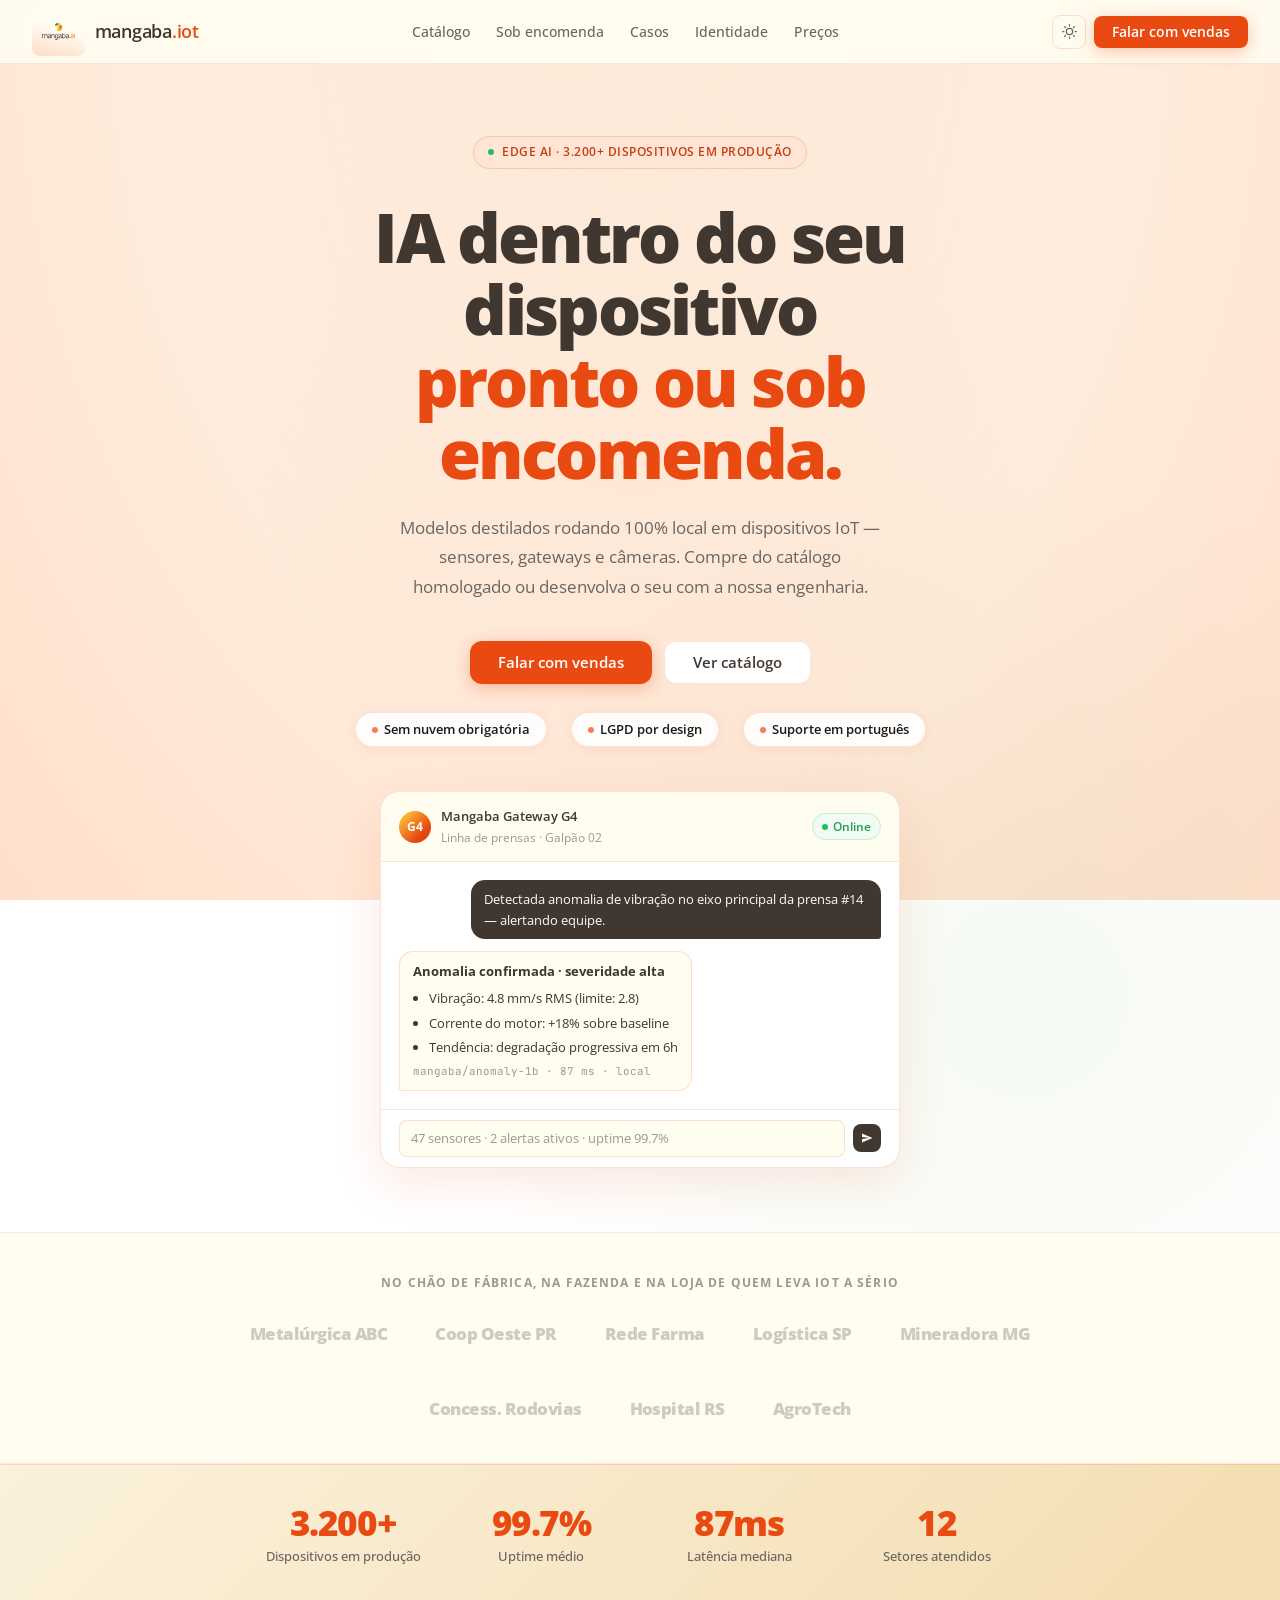
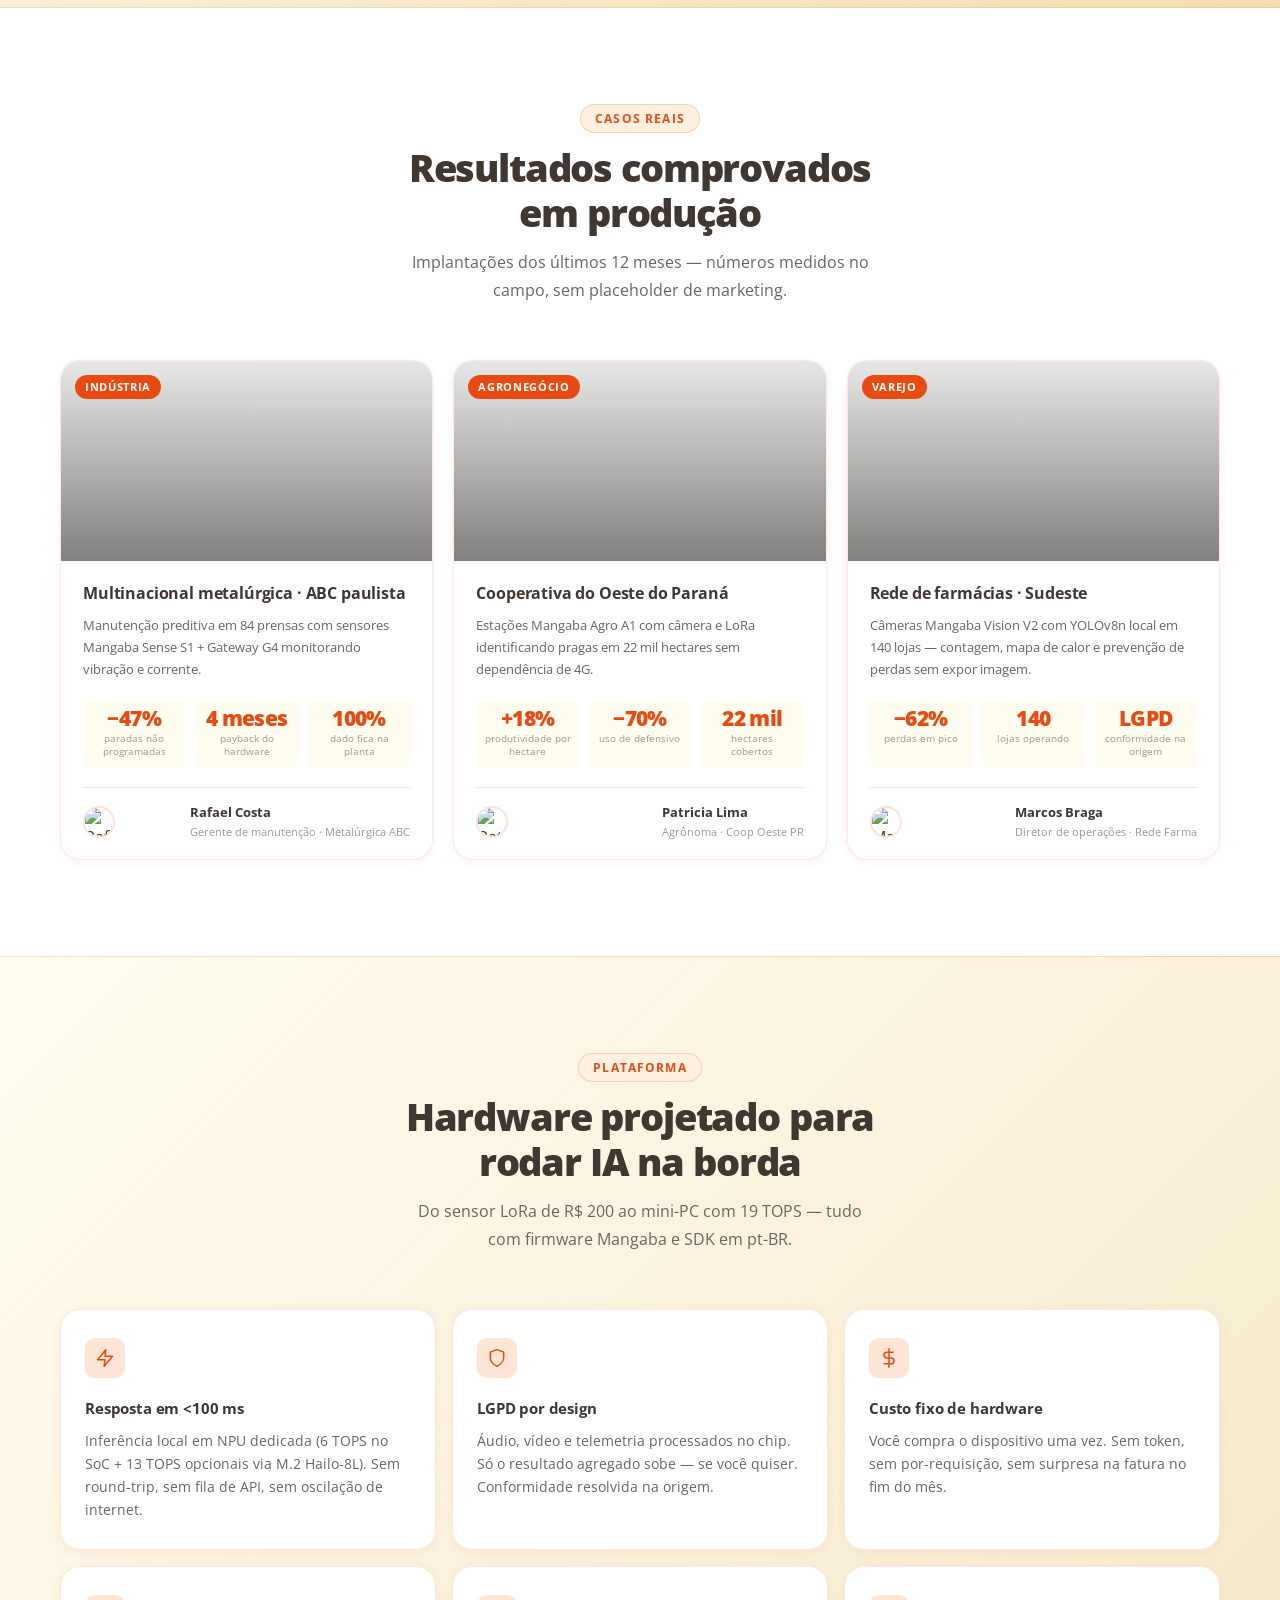
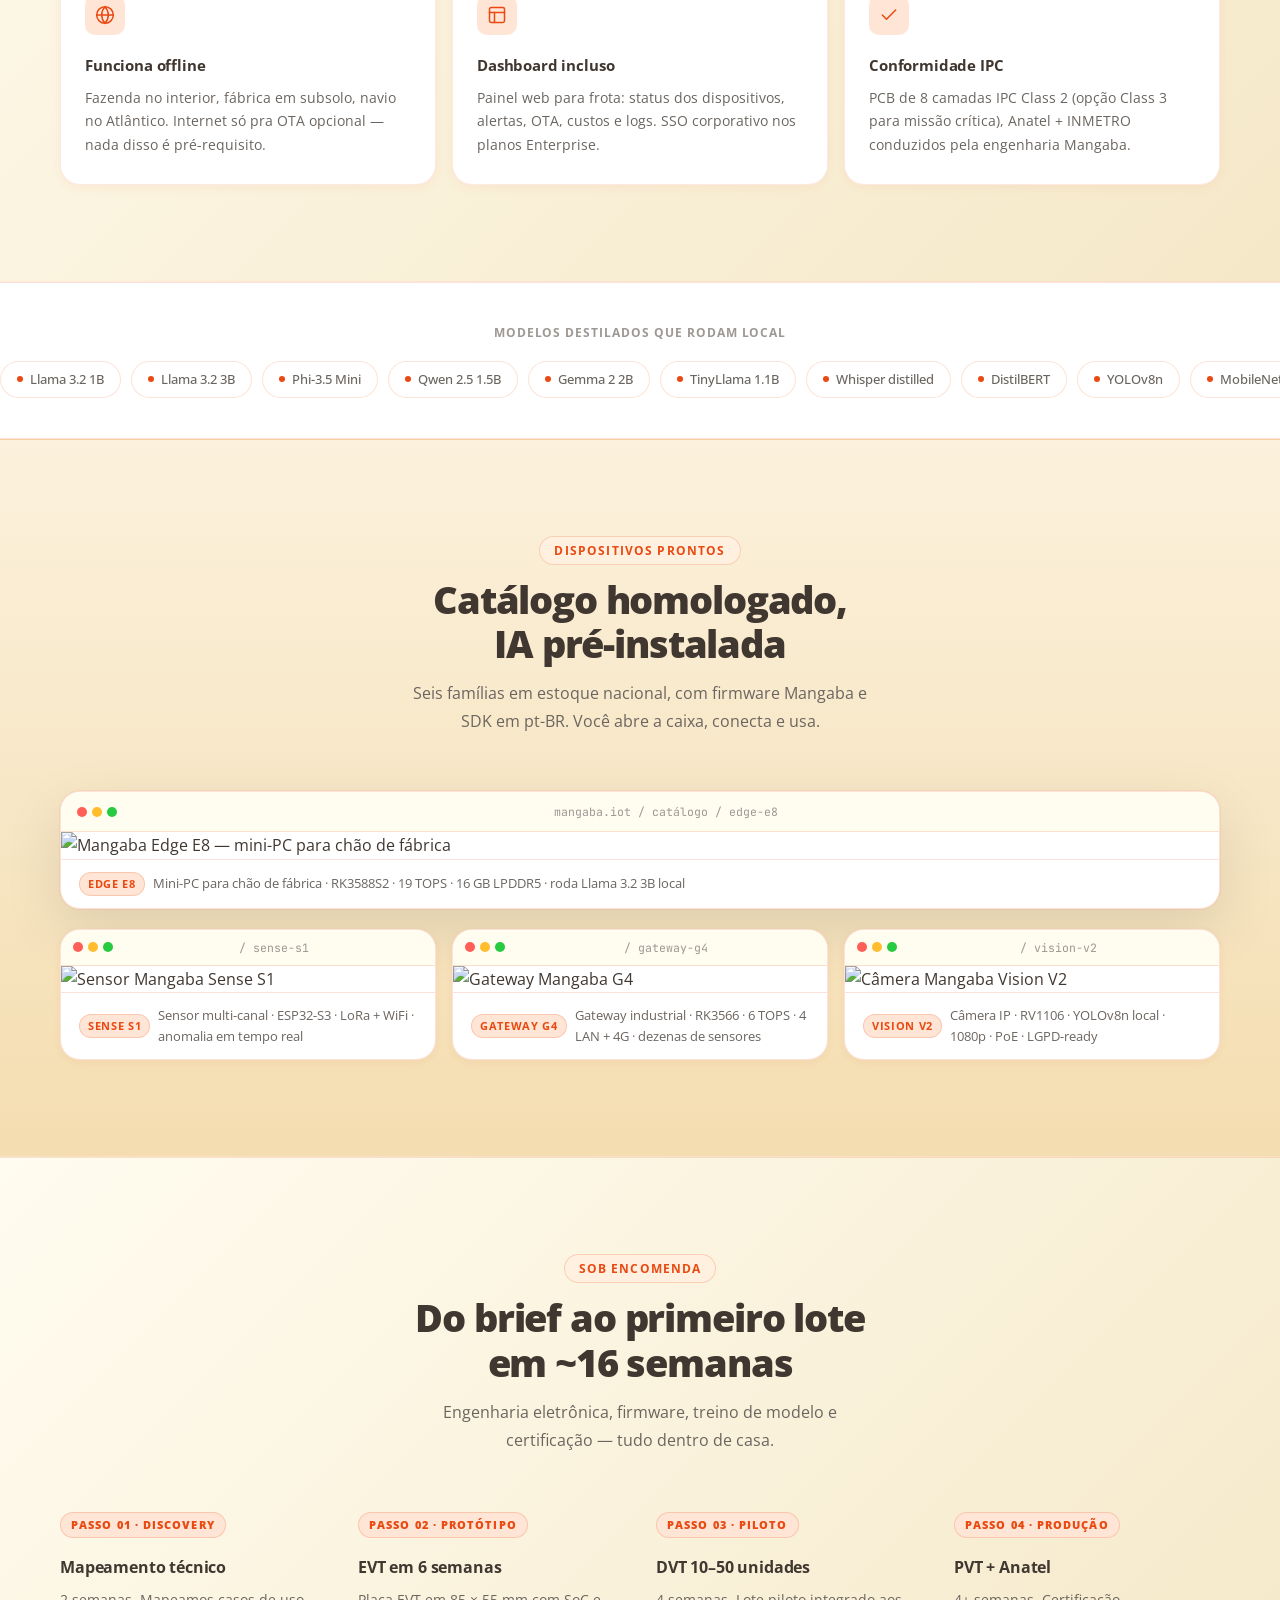
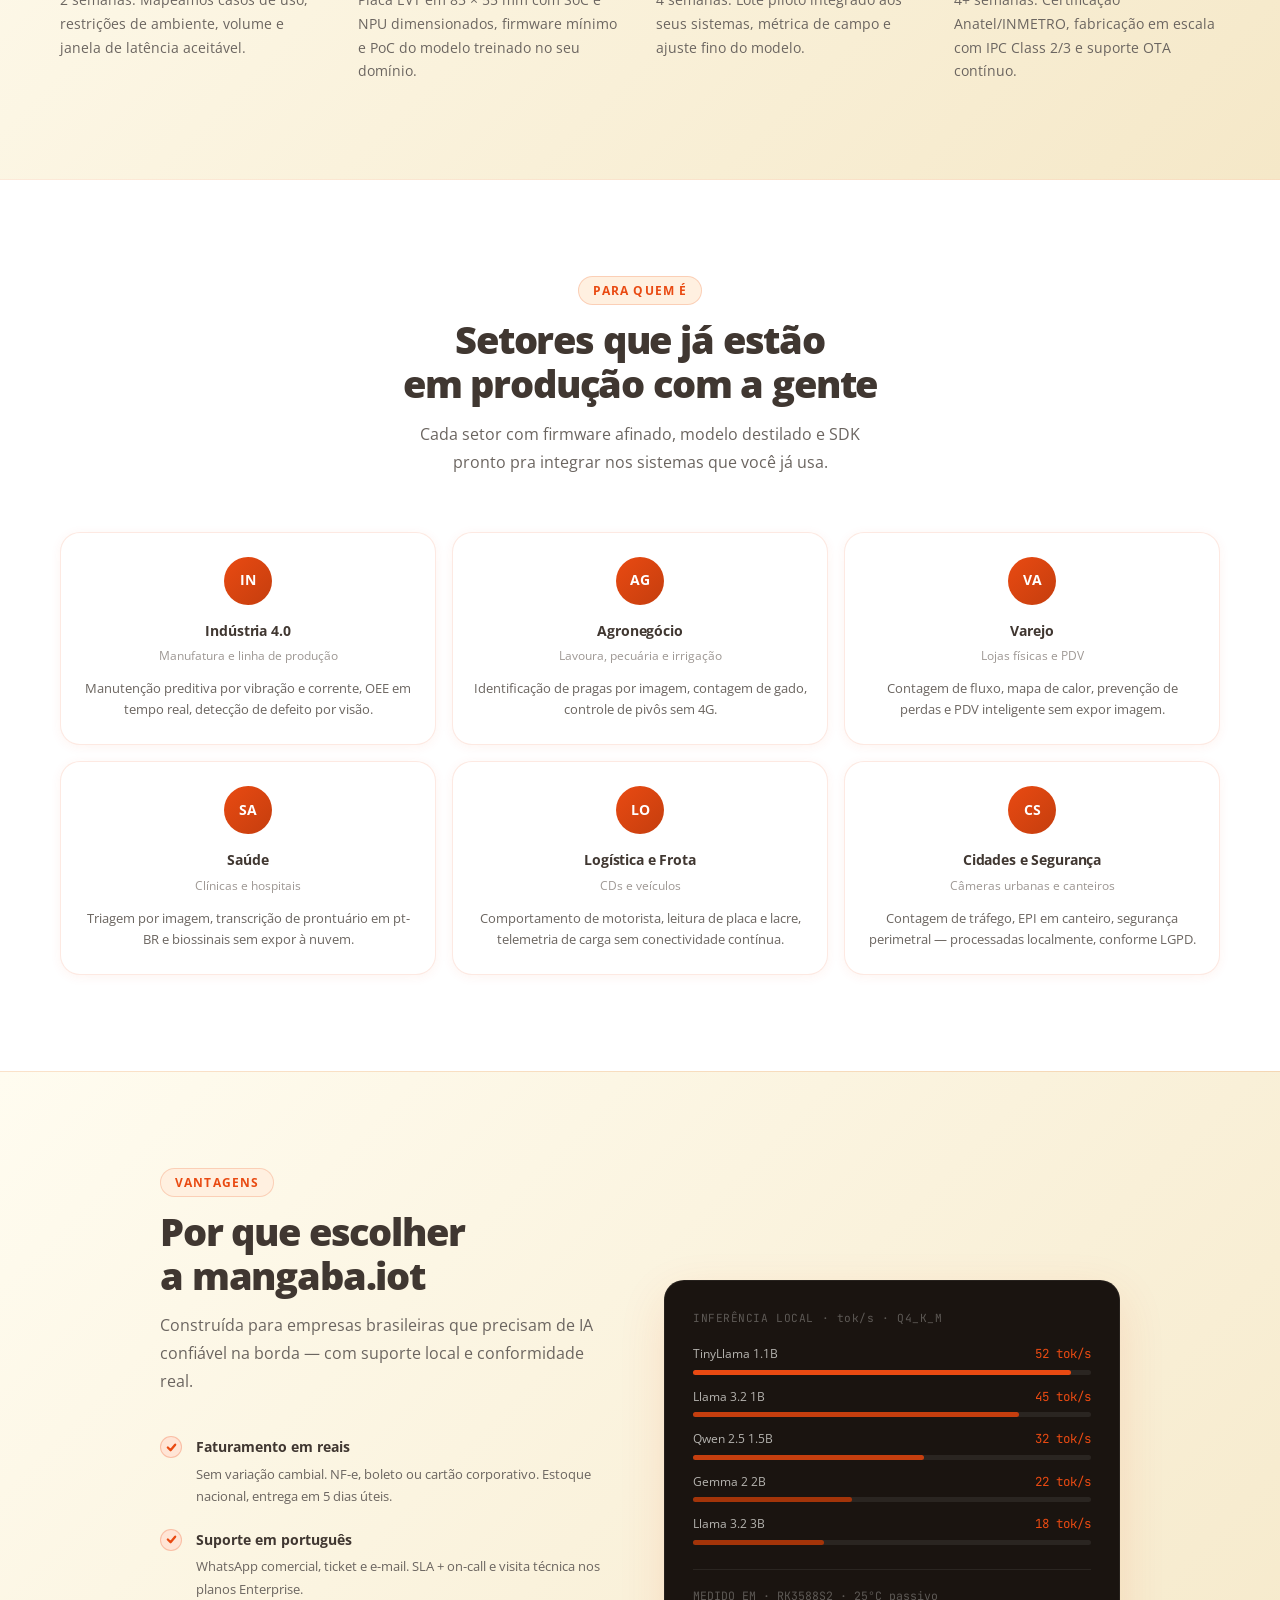
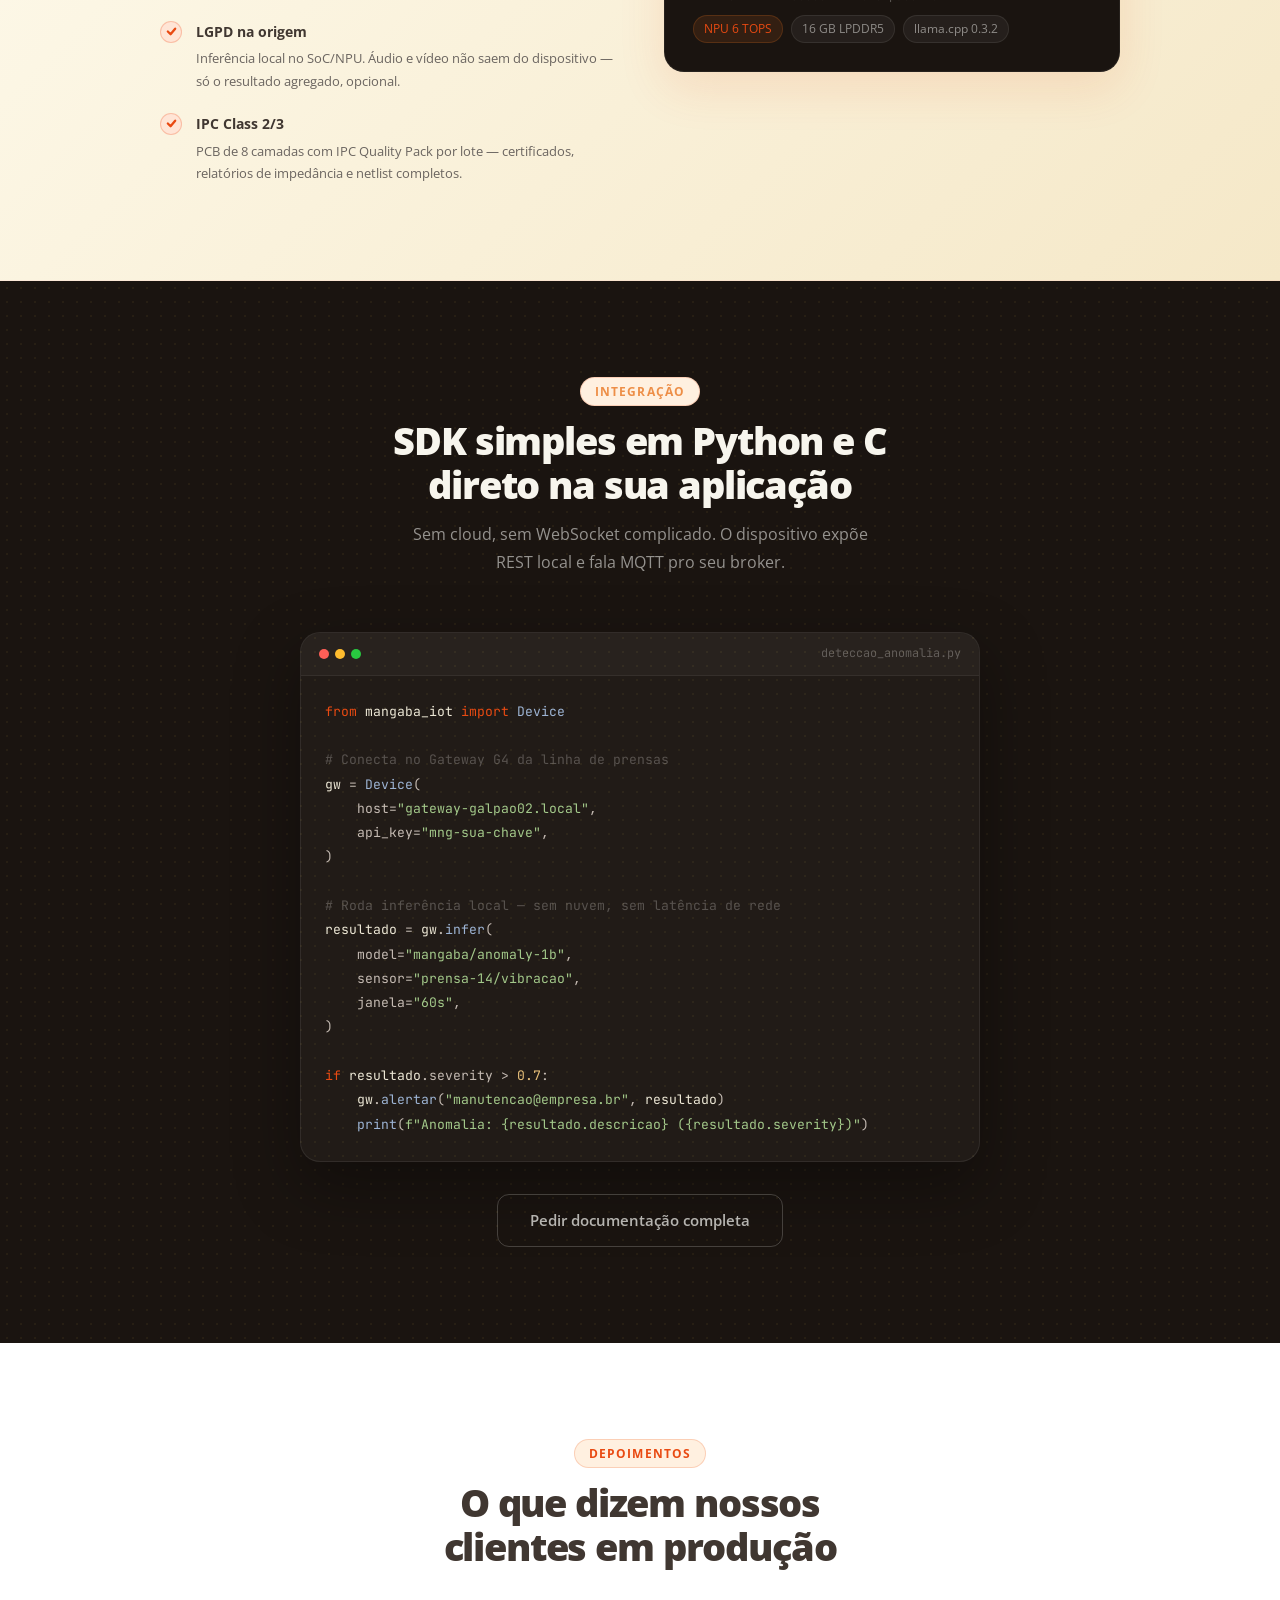
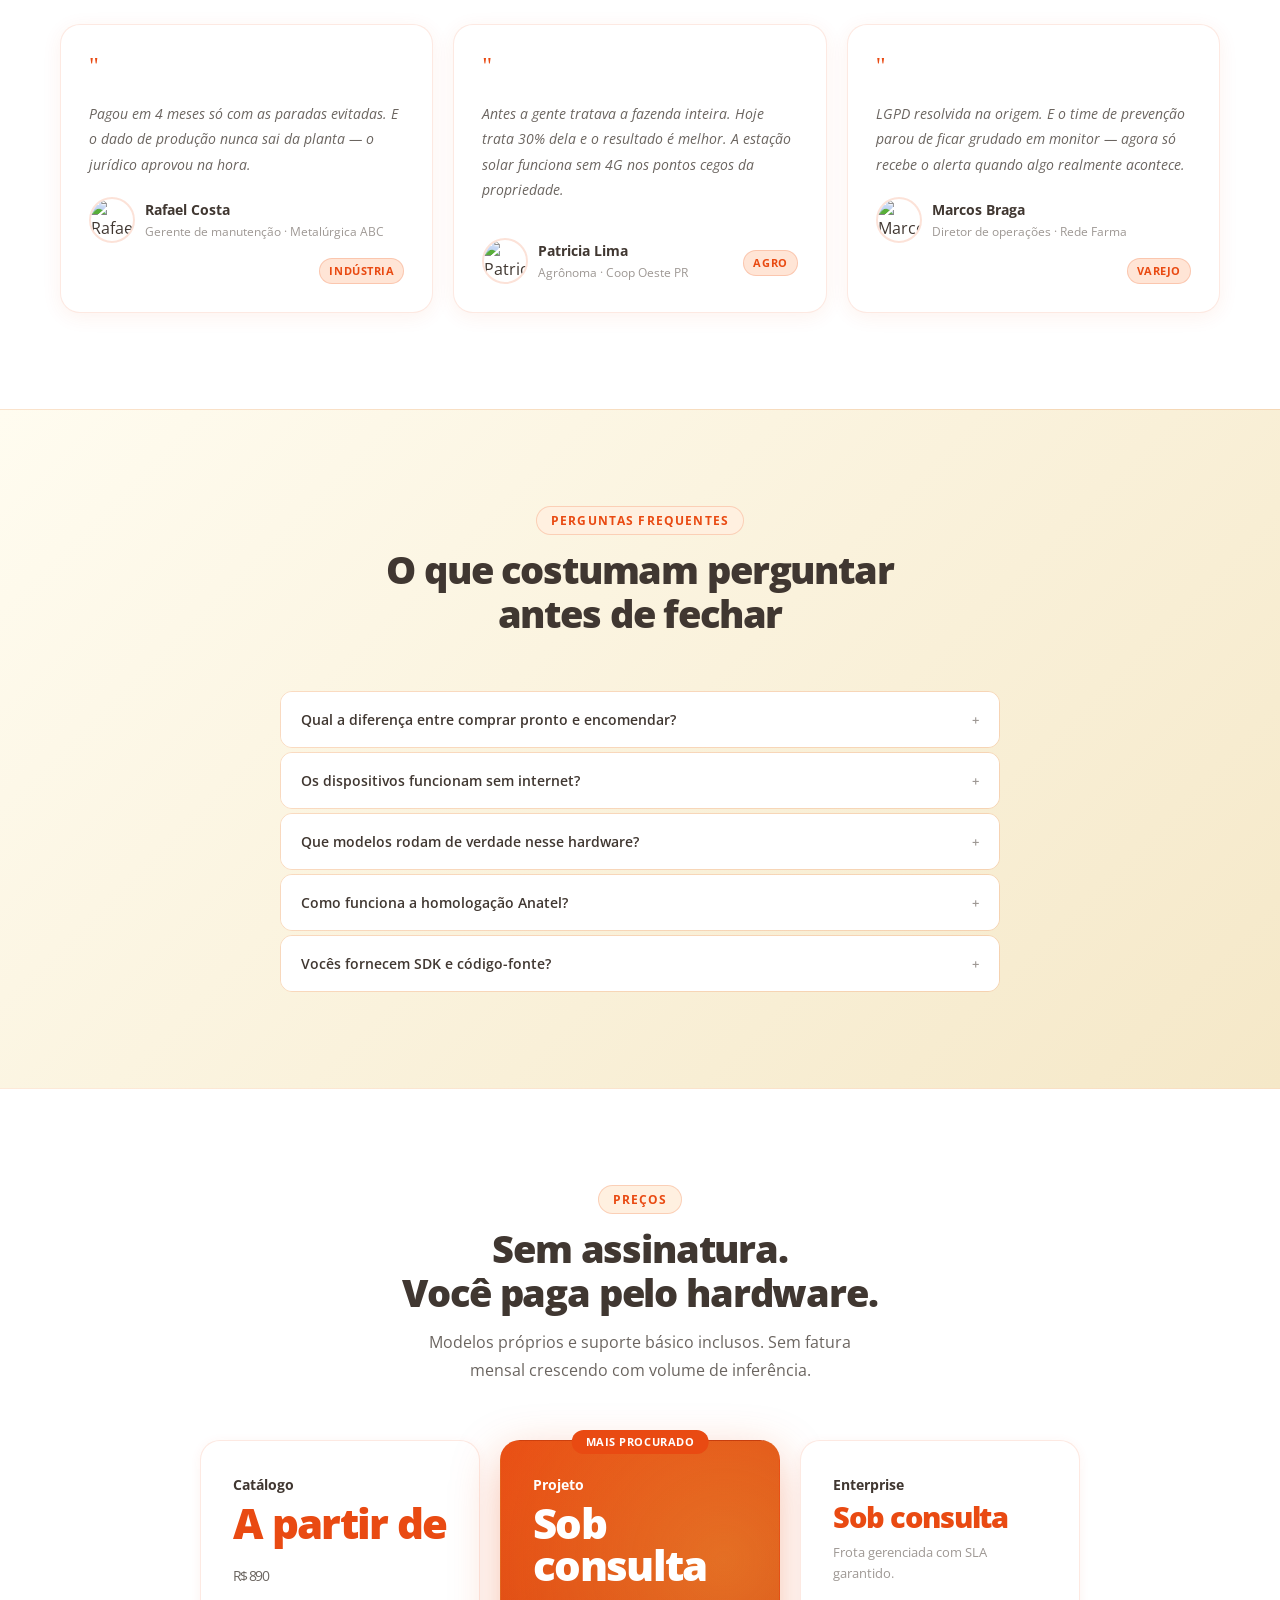
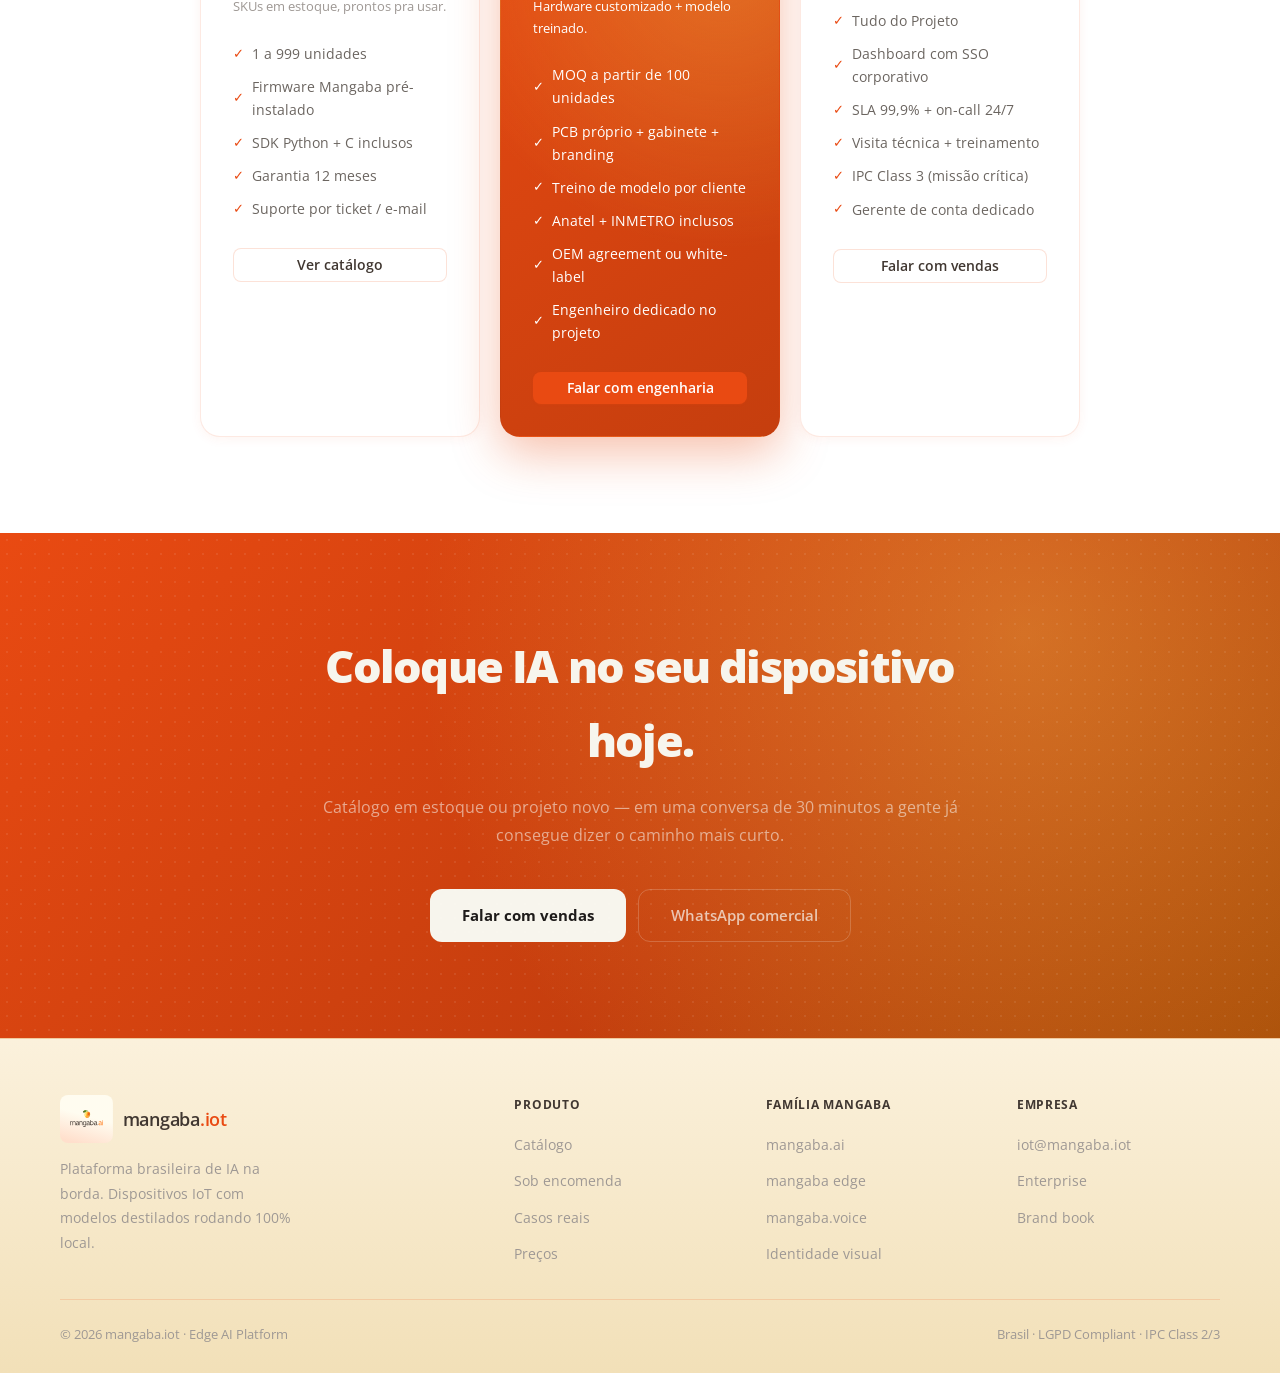
==== commit 2642170f: "Aplica identidade visual oficial Mangaba (logo + paleta #E94A12)" ====
--- a/index.html
+++ b/index.html
@@ -17,29 +17,7 @@
 <!-- ── NAV ── -->
 <nav class="navbar">
   <a href="index.html" class="nav-logo">
-    <svg width="36" height="36" viewBox="0 0 64 64" fill="none" xmlns="http://www.w3.org/2000/svg" style="flex-shrink:0;display:block">
-      <defs>
-        <linearGradient id="nav-fruit" x1="5%" y1="30%" x2="95%" y2="70%">
-          <stop offset="0%" stop-color="#F6CE52"/>
-          <stop offset="35%" stop-color="#F4A234"/>
-          <stop offset="70%" stop-color="#EF7A1E"/>
-          <stop offset="100%" stop-color="#D85F12"/>
-        </linearGradient>
-        <radialGradient id="nav-shine" cx="28%" cy="28%" r="32%">
-          <stop offset="0%" stop-color="#FFFFFF" stop-opacity="0.55"/>
-          <stop offset="100%" stop-color="#FFFFFF" stop-opacity="0"/>
-        </radialGradient>
-        <linearGradient id="nav-leaf" x1="25%" y1="10%" x2="85%" y2="95%">
-          <stop offset="0%" stop-color="#76B945"/>
-          <stop offset="100%" stop-color="#3D6D24"/>
-        </linearGradient>
-      </defs>
-      <path d="M 30 9 Q 31 6, 33 4.5" stroke="#5A6E32" stroke-width="1.5" fill="none" stroke-linecap="round"/>
-      <path d="M 31 12 C 24 5, 16 8, 17 15 C 18 20, 27 19, 31 12 Z" fill="url(#nav-leaf)"/>
-      <path d="M 18 14 Q 25 13, 31 11" stroke="#2F5A1A" stroke-width="0.6" fill="none" stroke-linecap="round" opacity="0.55"/>
-      <path d="M 32 14 C 19 14, 12 24, 12 37 C 12 51, 21 60, 32 60 C 43 60, 52 51, 52 37 C 52 24, 45 14, 32 14 Z" fill="url(#nav-fruit)"/>
-      <ellipse cx="22" cy="26" rx="9" ry="5" fill="url(#nav-shine)" transform="rotate(-25 22 26)"/>
-    </svg>
+    <img src="brand-logo.svg" alt="Mangaba" class="nav-logo-img" style="height:48px;width:auto;flex-shrink:0;display:block;border-radius:8px">
     <span class="logo-text"><span class="logo-main">mangaba</span><span class="logo-accent">.iot</span></span>
   </a>
   <ul class="nav-links">
@@ -563,30 +541,30 @@
         <div style="font-size:0.7rem;color:rgba(250,249,245,0.3);font-family:var(--font-mono);margin-bottom:16px;letter-spacing:0.05em">INFERÊNCIA LOCAL · tok/s · Q4_K_M</div>
         <div style="display:flex;flex-direction:column;gap:12px">
           <div>
-            <div style="display:flex;justify-content:space-between;margin-bottom:5px"><span style="font-size:0.78rem;color:rgba(250,249,245,0.7)">TinyLlama 1.1B</span><span style="font-size:0.78rem;color:#E87520;font-family:var(--font-mono)">52 tok/s</span></div>
-            <div style="height:5px;background:rgba(255,255,255,0.07);border-radius:3px"><div style="height:100%;width:95%;background:#E87520;border-radius:3px"></div></div>
+            <div style="display:flex;justify-content:space-between;margin-bottom:5px"><span style="font-size:0.78rem;color:rgba(250,249,245,0.7)">TinyLlama 1.1B</span><span style="font-size:0.78rem;color:#E94A12;font-family:var(--font-mono)">52 tok/s</span></div>
+            <div style="height:5px;background:rgba(255,255,255,0.07);border-radius:3px"><div style="height:100%;width:95%;background:#E94A12;border-radius:3px"></div></div>
           </div>
           <div>
-            <div style="display:flex;justify-content:space-between;margin-bottom:5px"><span style="font-size:0.78rem;color:rgba(250,249,245,0.7)">Llama 3.2 1B</span><span style="font-size:0.78rem;color:#E87520;font-family:var(--font-mono)">45 tok/s</span></div>
-            <div style="height:5px;background:rgba(255,255,255,0.07);border-radius:3px"><div style="height:100%;width:82%;background:#CC6410;border-radius:3px"></div></div>
+            <div style="display:flex;justify-content:space-between;margin-bottom:5px"><span style="font-size:0.78rem;color:rgba(250,249,245,0.7)">Llama 3.2 1B</span><span style="font-size:0.78rem;color:#E94A12;font-family:var(--font-mono)">45 tok/s</span></div>
+            <div style="height:5px;background:rgba(255,255,255,0.07);border-radius:3px"><div style="height:100%;width:82%;background:#C53E0E;border-radius:3px"></div></div>
           </div>
           <div>
-            <div style="display:flex;justify-content:space-between;margin-bottom:5px"><span style="font-size:0.78rem;color:rgba(250,249,245,0.7)">Qwen 2.5 1.5B</span><span style="font-size:0.78rem;color:#E87520;font-family:var(--font-mono)">32 tok/s</span></div>
-            <div style="height:5px;background:rgba(255,255,255,0.07);border-radius:3px"><div style="height:100%;width:58%;background:#CC6410;border-radius:3px"></div></div>
+            <div style="display:flex;justify-content:space-between;margin-bottom:5px"><span style="font-size:0.78rem;color:rgba(250,249,245,0.7)">Qwen 2.5 1.5B</span><span style="font-size:0.78rem;color:#E94A12;font-family:var(--font-mono)">32 tok/s</span></div>
+            <div style="height:5px;background:rgba(255,255,255,0.07);border-radius:3px"><div style="height:100%;width:58%;background:#C53E0E;border-radius:3px"></div></div>
           </div>
           <div>
-            <div style="display:flex;justify-content:space-between;margin-bottom:5px"><span style="font-size:0.78rem;color:rgba(250,249,245,0.7)">Gemma 2 2B</span><span style="font-size:0.78rem;color:#E87520;font-family:var(--font-mono)">22 tok/s</span></div>
-            <div style="height:5px;background:rgba(255,255,255,0.07);border-radius:3px"><div style="height:100%;width:40%;background:#A84E08;border-radius:3px"></div></div>
+            <div style="display:flex;justify-content:space-between;margin-bottom:5px"><span style="font-size:0.78rem;color:rgba(250,249,245,0.7)">Gemma 2 2B</span><span style="font-size:0.78rem;color:#E94A12;font-family:var(--font-mono)">22 tok/s</span></div>
+            <div style="height:5px;background:rgba(255,255,255,0.07);border-radius:3px"><div style="height:100%;width:40%;background:#A33409;border-radius:3px"></div></div>
           </div>
           <div>
-            <div style="display:flex;justify-content:space-between;margin-bottom:5px"><span style="font-size:0.78rem;color:rgba(250,249,245,0.7)">Llama 3.2 3B</span><span style="font-size:0.78rem;color:#E87520;font-family:var(--font-mono)">18 tok/s</span></div>
-            <div style="height:5px;background:rgba(255,255,255,0.07);border-radius:3px"><div style="height:100%;width:33%;background:#A84E08;border-radius:3px"></div></div>
+            <div style="display:flex;justify-content:space-between;margin-bottom:5px"><span style="font-size:0.78rem;color:rgba(250,249,245,0.7)">Llama 3.2 3B</span><span style="font-size:0.78rem;color:#E94A12;font-family:var(--font-mono)">18 tok/s</span></div>
+            <div style="height:5px;background:rgba(255,255,255,0.07);border-radius:3px"><div style="height:100%;width:33%;background:#A33409;border-radius:3px"></div></div>
           </div>
         </div>
         <div style="margin-top:24px;padding-top:16px;border-top:1px solid rgba(255,255,255,0.07)">
           <div style="font-size:0.72rem;color:rgba(250,249,245,0.3);font-family:var(--font-mono);margin-bottom:10px">MEDIDO EM · RK3588S2 · 25°C passivo</div>
           <div style="display:flex;gap:8px;flex-wrap:wrap">
-            <span style="font-size:0.75rem;padding:3px 10px;background:rgba(232,117,32,0.12);border:1px solid rgba(232,117,32,0.2);border-radius:20px;color:#E87520">NPU 6 TOPS</span>
+            <span style="font-size:0.75rem;padding:3px 10px;background:rgba(232,117,32,0.12);border:1px solid rgba(232,117,32,0.2);border-radius:20px;color:#E94A12">NPU 6 TOPS</span>
             <span style="font-size:0.75rem;padding:3px 10px;background:rgba(255,255,255,0.05);border:1px solid rgba(255,255,255,0.08);border-radius:20px;color:rgba(250,249,245,0.5)">16 GB LPDDR5</span>
             <span style="font-size:0.75rem;padding:3px 10px;background:rgba(255,255,255,0.05);border:1px solid rgba(255,255,255,0.08);border-radius:20px;color:rgba(250,249,245,0.5)">llama.cpp 0.3.2</span>
           </div>
@@ -807,29 +785,7 @@
   <div class="footer-grid">
     <div class="footer-brand">
       <a href="index.html" class="nav-logo">
-        <svg width="36" height="36" viewBox="0 0 64 64" fill="none" xmlns="http://www.w3.org/2000/svg" style="flex-shrink:0;display:block">
-          <defs>
-            <linearGradient id="ft-fruit" x1="5%" y1="30%" x2="95%" y2="70%">
-              <stop offset="0%" stop-color="#F6CE52"/>
-              <stop offset="35%" stop-color="#F4A234"/>
-              <stop offset="70%" stop-color="#EF7A1E"/>
-              <stop offset="100%" stop-color="#D85F12"/>
-            </linearGradient>
-            <radialGradient id="ft-shine" cx="28%" cy="28%" r="32%">
-              <stop offset="0%" stop-color="#FFFFFF" stop-opacity="0.55"/>
-              <stop offset="100%" stop-color="#FFFFFF" stop-opacity="0"/>
-            </radialGradient>
-            <linearGradient id="ft-leaf" x1="25%" y1="10%" x2="85%" y2="95%">
-              <stop offset="0%" stop-color="#76B945"/>
-              <stop offset="100%" stop-color="#3D6D24"/>
-            </linearGradient>
-          </defs>
-          <path d="M 30 9 Q 31 6, 33 4.5" stroke="#5A6E32" stroke-width="1.5" fill="none" stroke-linecap="round"/>
-          <path d="M 31 12 C 24 5, 16 8, 17 15 C 18 20, 27 19, 31 12 Z" fill="url(#ft-leaf)"/>
-          <path d="M 18 14 Q 25 13, 31 11" stroke="#2F5A1A" stroke-width="0.6" fill="none" stroke-linecap="round" opacity="0.55"/>
-          <path d="M 32 14 C 19 14, 12 24, 12 37 C 12 51, 21 60, 32 60 C 43 60, 52 51, 52 37 C 52 24, 45 14, 32 14 Z" fill="url(#ft-fruit)"/>
-          <ellipse cx="22" cy="26" rx="9" ry="5" fill="url(#ft-shine)" transform="rotate(-25 22 26)"/>
-        </svg>
+        <img src="brand-logo.svg" alt="Mangaba" class="nav-logo-img" style="height:48px;width:auto;flex-shrink:0;display:block;border-radius:8px">
         <span class="logo-text"><span class="logo-main">mangaba</span><span class="logo-accent">.iot</span></span>
       </a>
       <p>Plataforma brasileira de IA na borda. Dispositivos IoT com modelos destilados rodando 100% local.</p>
--- a/styles.css
+++ b/styles.css
@@ -6,31 +6,31 @@
 /* ── CSS TOKENS ── calibrado pixel-a-pixel com a referência mangaba.ai */
 :root {
   /* Backgrounds creme quente */
-  --background:         #F7F2E6;   /* off-white quente da arte */
-  --background-warm:    #F4E8C8;
-  --background-subtle:  #FBF4E2;
+  --background:         #FFFCF0;   /* off-white quente da arte */
+  --background-warm:    #FFDFCC;
+  --background-subtle:  #FFFCF0;
   --background-card:    #FFFFFF;
 
   /* Tipografia warm dark, não preto puro */
-  --foreground:         #2C2825;
+  --foreground:         #403731;
   --foreground-muted:   #6B6560;
   --foreground-faint:   #9E9894;
 
   /* Laranja vivo da mangaba (lado direito da fruta) */
-  --primary:            #EF7A1E;
-  --primary-hover:      #D85F0C;
+  --primary:            #E94A12;
+  --primary-hover:      #C53E0E;
   --primary-fg:         #FFFFFF;
-  --primary-subtle:     #FCEBD5;
+  --primary-subtle:     #FFE5D6;
 
   /* Acentos secundários */
-  --mango-yellow:       #F6CE52;   /* lado esquerdo da fruta */
-  --mango-amber:        #F4A234;   /* transição */
-  --leaf-green:         #6DAE43;   /* folha clara */
-  --leaf-dark:          #3D6D24;   /* folha sombra */
-  --stem-olive:         #5A6E32;   /* cabinho */
-
-  --border:             rgba(239,122,30,0.16);
-  --border-subtle:      rgba(239,122,30,0.08);
+  --mango-yellow:       #FFD83D;   /* lado esquerdo da fruta */
+  --mango-amber:        #FF7A1A;   /* transição */
+  --leaf-green:         #7BBF26;   /* folha clara */
+  --leaf-dark:          #689924;   /* folha sombra */
+  --stem-olive:         #689924;   /* cabinho */
+
+  --border:             rgba(233,74,18,0.16);
+  --border-subtle:      rgba(233,74,18,0.08);
 
   --dark-bg:            #1A1410;
   --dark-surface:       hsl(20,8%,15%);
@@ -39,10 +39,10 @@
   --radius:    8px;
   --radius-lg: 12px;
   --radius-xl: 20px;
-  --shadow-sm: 0 2px 8px rgba(200,100,20,0.07);
-  --shadow:    0 6px 24px rgba(200,100,20,0.10);
-  --shadow-lg: 0 16px 48px rgba(200,100,20,0.12);
-  --shadow-orange: 0 4px 20px rgba(239,122,30,0.25);
+  --shadow-sm: 0 2px 8px rgba(233,74,18,0.07);
+  --shadow:    0 6px 24px rgba(233,74,18,0.10);
+  --shadow-lg: 0 16px 48px rgba(233,74,18,0.12);
+  --shadow-orange: 0 4px 20px rgba(233,74,18,0.25);
   --transition: 0.18s ease;
 
   --font:      'Open Sans', ui-sans-serif, system-ui, sans-serif;
@@ -57,9 +57,9 @@
   --foreground:         hsl(48,38%,95%);
   --foreground-muted:   hsl(30,8%,62%);
   --foreground-faint:   hsl(30,6%,45%);
-  --border:             rgba(239,122,30,0.2);
+  --border:             rgba(233,74,18,0.2);
   --border-subtle:      hsl(20,5%,18%);
-  --primary-subtle:     rgba(239,122,30,0.15);
+  --primary-subtle:     rgba(233,74,18,0.15);
 }
 html.dark .navbar {
   background: rgba(28,25,23,0.92);
@@ -70,11 +70,11 @@
 }
 html.dark .stats-bar {
   background: hsl(20,8%,17%);
-  border-color: rgba(239,122,30,0.15);
+  border-color: rgba(233,74,18,0.15);
 }
 html.dark .footer {
   background: hsl(20,8%,17%);
-  border-color: rgba(239,122,30,0.15);
+  border-color: rgba(233,74,18,0.15);
 }
 html.dark .footer-bottom {
   border-color: hsl(20,6%,22%);
@@ -104,7 +104,7 @@
 html { scroll-behavior: smooth; }
 body {
   font-family: var(--font);
-  background: radial-gradient(ellipse at 50% 0%, #FBF6E8 0%, #F2E5C5 100%);
+  background: radial-gradient(ellipse at 50% 0%, #FFFCF0 0%, #FFDFCC 100%);
   background-attachment: fixed;
   color: var(--foreground);
   line-height: 1.65;
@@ -134,9 +134,9 @@
 /* ── NAVBAR ── */
 .navbar {
   position: sticky; top: 0; z-index: 1000;
-  background: rgba(251,246,232,0.92);
+  background: rgba(255,252,240,0.92);
   backdrop-filter: blur(20px); -webkit-backdrop-filter: blur(20px);
-  border-bottom: 1px solid rgba(239,122,30,0.12);
+  border-bottom: 1px solid rgba(233,74,18,0.12);
   padding: 0 32px; height: 64px;
   display: flex; align-items: center; justify-content: space-between;
 }
@@ -178,27 +178,27 @@
 }
 /* Primary CTA: orange brand color */
 .btn-primary {
-  background: #EF7A1E; color: #FFFFFF;
-  box-shadow: 0 4px 16px rgba(239,122,30,0.3);
+  background: #E94A12; color: #FFFFFF;
+  box-shadow: 0 4px 16px rgba(233,74,18,0.3);
 }
 .btn-primary:hover {
-  background: #D85F0C; color: #FFFFFF;
-  transform: translateY(-2px); box-shadow: 0 8px 24px rgba(239,122,30,0.4);
+  background: #C53E0E; color: #FFFFFF;
+  transform: translateY(-2px); box-shadow: 0 8px 24px rgba(233,74,18,0.4);
 }
 html.dark .btn-primary {
-  background: #EF7A1E; color: #FFFFFF;
+  background: #E94A12; color: #FFFFFF;
 }
 html.dark .btn-primary:hover {
-  background: #D85F0C;
+  background: #C53E0E;
 }
 /* Accent button: coral */
 .btn-accent {
   background: var(--primary); color: var(--primary-fg);
-  box-shadow: 0 1px 2px rgba(239,122,30,0.2);
+  box-shadow: 0 1px 2px rgba(233,74,18,0.2);
 }
 .btn-accent:hover {
   background: var(--primary-hover); color: var(--primary-fg);
-  transform: translateY(-1px); box-shadow: 0 4px 12px rgba(239,122,30,0.3);
+  transform: translateY(-1px); box-shadow: 0 4px 12px rgba(233,74,18,0.3);
 }
 .btn-secondary {
   background: var(--background-card); color: var(--foreground);
@@ -244,7 +244,7 @@
 }
 .hero-eyebrow {
   display: inline-flex; align-items: center; gap: 8px;
-  background: var(--primary-subtle); border: 1px solid rgba(239,122,30,0.2);
+  background: var(--primary-subtle); border: 1px solid rgba(233,74,18,0.2);
   color: var(--primary-hover); padding: 5px 14px; border-radius: 20px;
   font-size: 0.78rem; font-weight: 600; margin-bottom: 32px;
   letter-spacing: 0.04em; text-transform: uppercase;
@@ -277,10 +277,10 @@
   display: flex; align-items: center; gap: 6px;
   font-size: 0.8rem; color: #1C1A18; font-weight: 600;
   background: rgba(255,255,255,0.9);
-  border: 1px solid rgba(239,122,30,0.15);
+  border: 1px solid rgba(233,74,18,0.15);
   border-radius: 50px;
   padding: 6px 16px;
-  box-shadow: 0 2px 12px rgba(200,100,20,0.08);
+  box-shadow: 0 2px 12px rgba(233,74,18,0.08);
   backdrop-filter: blur(4px);
 }
 .hero-proof-item::before {
@@ -361,7 +361,7 @@
 
 /* ── STATS BAR ── */
 .stats-bar {
-  border-top: 1px solid rgba(239,122,30,0.15); border-bottom: 1px solid rgba(239,122,30,0.15);
+  border-top: 1px solid rgba(233,74,18,0.15); border-bottom: 1px solid rgba(233,74,18,0.15);
   background: linear-gradient(135deg, #FBF1DC 0%, #F4DDB0 100%); padding: 40px 24px;
 }
 .stats-grid {
@@ -377,13 +377,13 @@
 /* ── SECTIONS ── */
 .section { padding: 96px 24px; }
 .section-alt {
-  background: linear-gradient(135deg, #FBF4E2 0%, #F5E8C8 100%);
-  border-top: 1px solid rgba(239,122,30,0.1);
-  border-bottom: 1px solid rgba(239,122,30,0.1);
+  background: linear-gradient(135deg, #FFFCF0 0%, #F5E8C8 100%);
+  border-top: 1px solid rgba(233,74,18,0.1);
+  border-bottom: 1px solid rgba(233,74,18,0.1);
 }
 html.dark .section-alt {
   background: hsl(20,8%,17%);
-  border-color: rgba(239,122,30,0.12);
+  border-color: rgba(233,74,18,0.12);
 }
 /* Explicit dark-mode card backgrounds (bypasses transition: all CSS var issue) */
 html.dark .feature-card,
@@ -428,15 +428,15 @@
   background: hsl(20,9%,7%);
   background-image: radial-gradient(circle, rgba(255,200,80,0.06) 1.5px, transparent 1.5px);
   background-size: 14px 14px;
-  border-top: 1px solid rgba(239,122,30,0.12);
-  border-bottom: 1px solid rgba(239,122,30,0.12);
+  border-top: 1px solid rgba(233,74,18,0.12);
+  border-bottom: 1px solid rgba(233,74,18,0.12);
 }
 .container { max-width: 1160px; margin: 0 auto; }
 .section-header { text-align: center; margin-bottom: 56px; }
 .section-label {
-  color: #EF7A1E;
+  color: #E94A12;
   background: #FFF0E0;
-  border: 1px solid rgba(239,122,30,0.2);
+  border: 1px solid rgba(233,74,18,0.2);
   border-radius: 50px;
   padding: 4px 14px;
   font-size: 0.72rem;
@@ -461,14 +461,14 @@
 /* ── FEATURES ── */
 .features-grid { display: grid; grid-template-columns: repeat(3, 1fr); gap: 16px; }
 .feature-card {
-  background: #FFFFFF; border: 1px solid rgba(239,122,30,0.12);
+  background: #FFFFFF; border: 1px solid rgba(233,74,18,0.12);
   border-radius: 20px; padding: 28px 24px;
   transition: border-color var(--transition), box-shadow var(--transition), transform var(--transition);
-  box-shadow: 0 2px 12px rgba(200,100,20,0.06);
+  box-shadow: 0 2px 12px rgba(233,74,18,0.06);
 }
 .feature-card:hover {
-  border-color: rgba(239,122,30,0.35); transform: translateY(-3px);
-  box-shadow: 0 8px 32px rgba(239,122,30,0.12);
+  border-color: rgba(233,74,18,0.35); transform: translateY(-3px);
+  box-shadow: 0 8px 32px rgba(233,74,18,0.12);
 }
 .feature-icon {
   width: 40px; height: 40px; border-radius: 10px;
@@ -503,7 +503,7 @@
 .step-number {
   font-size: 0.68rem; font-weight: 800; letter-spacing: 0.1em; text-transform: uppercase;
   color: var(--primary); background: var(--primary-subtle);
-  border: 1px solid rgba(239,122,30,0.2);
+  border: 1px solid rgba(233,74,18,0.2);
   padding: 3px 10px; border-radius: 20px; display: inline-block; margin-bottom: 16px;
 }
 .step-card h3 { font-size: 1rem; font-weight: 700; margin-bottom: 8px; color: var(--foreground); letter-spacing: -0.01em; }
@@ -512,14 +512,14 @@
 /* ── PERSONAS ── */
 .personas-grid { display: grid; grid-template-columns: repeat(3, 1fr); gap: 16px; }
 .persona-card {
-  background: #FFFFFF; border: 1px solid rgba(239,122,30,0.12);
+  background: #FFFFFF; border: 1px solid rgba(233,74,18,0.12);
   border-radius: 20px; padding: 24px 20px;
   transition: border-color var(--transition), box-shadow var(--transition), transform var(--transition);
-  box-shadow: 0 2px 12px rgba(200,100,20,0.06); text-align: center;
+  box-shadow: 0 2px 12px rgba(233,74,18,0.06); text-align: center;
 }
 .persona-card:hover {
-  border-color: rgba(239,122,30,0.35); transform: translateY(-3px);
-  box-shadow: 0 8px 32px rgba(239,122,30,0.12);
+  border-color: rgba(233,74,18,0.35); transform: translateY(-3px);
+  box-shadow: 0 8px 32px rgba(233,74,18,0.12);
 }
 .persona-avatar {
   width: 48px; height: 48px; border-radius: 50%; margin: 0 auto 14px;
@@ -537,7 +537,7 @@
 .benefit-item { display: flex; gap: 14px; align-items: flex-start; }
 .benefit-check {
   width: 22px; height: 22px; border-radius: 50%; background: var(--primary-subtle);
-  border: 1px solid rgba(239,122,30,0.25); flex-shrink: 0;
+  border: 1px solid rgba(233,74,18,0.25); flex-shrink: 0;
   display: flex; align-items: center; justify-content: center; margin-top: 1px;
 }
 .benefit-check svg { width: 11px; height: 11px; stroke: var(--primary); fill: none; stroke-width: 2.5; stroke-linecap: round; stroke-linejoin: round; }
@@ -571,7 +571,7 @@
   font-size: 0.82rem; line-height: 1.85;
   font-family: var(--font-mono); color: #C4BAB2;
 }
-.code-demo .kw  { color: #EF7A1E; }
+.code-demo .kw  { color: #E94A12; }
 .code-demo .str { color: #A3C98A; }
 .code-demo .cmt { color: rgba(250,249,245,0.25); }
 .code-demo .num { color: #E8C07A; }
@@ -581,11 +581,11 @@
 /* ── TESTIMONIALS ── */
 .testimonials-grid { display: grid; grid-template-columns: repeat(auto-fit, minmax(280px, 1fr)); gap: 16px; }
 .testimonial-card {
-  background: #FFFFFF; border: 1px solid rgba(239,122,30,0.12);
-  border-radius: 20px; padding: 24px; box-shadow: 0 4px 20px rgba(200,100,20,0.07);
+  background: #FFFFFF; border: 1px solid rgba(233,74,18,0.12);
+  border-radius: 20px; padding: 24px; box-shadow: 0 4px 20px rgba(233,74,18,0.07);
   transition: border-color var(--transition), transform var(--transition);
 }
-.testimonial-card:hover { border-color: rgba(239,122,30,0.35); transform: translateY(-2px); }
+.testimonial-card:hover { border-color: rgba(233,74,18,0.35); transform: translateY(-2px); }
 .testimonial-text { font-size: 0.9rem; color: var(--foreground-muted); line-height: 1.75; margin-bottom: 18px; font-style: italic; }
 .testimonial-author { display: flex; align-items: center; gap: 10px; }
 .testimonial-avatar {
@@ -611,8 +611,8 @@
 html.dark .faq-question:hover { background: hsl(20,9%,20%); }
 .faq-icon { font-size: 0.8rem; color: var(--foreground-faint); transition: transform var(--transition); flex-shrink: 0; }
 .faq-item.open .faq-icon { transform: rotate(45deg); color: var(--primary); }
-.faq-item.open .faq-question { color: #EF7A1E; }
-.faq-item.open { border-color: rgba(239,122,30,0.3); }
+.faq-item.open .faq-question { color: #E94A12; }
+.faq-item.open { border-color: rgba(233,74,18,0.3); }
 .faq-answer {
   max-height: 0; overflow: hidden; transition: max-height 0.3s ease, padding 0.3s ease;
   background: var(--background-card); padding: 0 20px;
@@ -626,17 +626,17 @@
   gap: 20px; max-width: 880px; margin: 0 auto;
 }
 .price-card {
-  background: #FFFFFF; border: 1px solid rgba(239,122,30,0.12);
+  background: #FFFFFF; border: 1px solid rgba(233,74,18,0.12);
   border-radius: var(--radius-xl); padding: 32px;
   transition: border-color var(--transition), box-shadow var(--transition), transform var(--transition);
-  box-shadow: 0 2px 12px rgba(200,100,20,0.06); position: relative;
+  box-shadow: 0 2px 12px rgba(233,74,18,0.06); position: relative;
 }
 .price-card.featured {
   background:
     radial-gradient(circle at 80% 20%, rgba(246,206,82,0.3), transparent 55%),
-    linear-gradient(145deg, #EF7A1E 0%, #D85F0C 100%);
+    linear-gradient(145deg, #E94A12 0%, #C53E0E 100%);
   border-color: transparent;
-  box-shadow: 0 16px 48px rgba(239,122,30,0.35);
+  box-shadow: 0 16px 48px rgba(233,74,18,0.35);
 }
 .price-card.featured .price-name,
 .price-card.featured .price-val,
@@ -666,7 +666,7 @@
 .cta-section {
   background:
     radial-gradient(circle at 80% 20%, rgba(246,206,82,0.35), transparent 55%),
-    linear-gradient(135deg, #EF7A1E 0%, #D85F0C 60%, #A84A06 100%);
+    linear-gradient(135deg, #E94A12 0%, #C53E0E 60%, #A84A06 100%);
   padding: 96px 24px; text-align: center;
   position: relative; overflow: hidden;
 }
@@ -678,8 +678,8 @@
   pointer-events: none;
 }
 html.dark .cta-section {
-  background: linear-gradient(135deg, #D85F0C 0%, #A84E08 100%);
-  border-top: 1px solid rgba(239,122,30,0.2);
+  background: linear-gradient(135deg, #C53E0E 0%, #A33409 100%);
+  border-top: 1px solid rgba(233,74,18,0.2);
 }
 .cta-section h2 {
   font-size: clamp(1.9rem, 4vw, 2.8rem); font-weight: 800;
@@ -716,7 +716,7 @@
   border-radius: var(--radius); color: var(--foreground); font-size: 0.875rem;
   transition: border-color var(--transition), box-shadow var(--transition);
 }
-.search-input:focus { outline: none; border-color: var(--primary); box-shadow: 0 0 0 3px rgba(239,122,30,0.1); }
+.search-input:focus { outline: none; border-color: var(--primary); box-shadow: 0 0 0 3px rgba(233,74,18,0.1); }
 .search-input::placeholder { color: var(--foreground-faint); }
 .filter-tabs { display: flex; gap: 6px; flex-wrap: wrap; }
 .filter-tab {
@@ -737,7 +737,7 @@
   display: flex; flex-direction: column; gap: 10px;
   box-shadow: var(--shadow-sm);
 }
-.model-card:hover { border-color: var(--primary); transform: translateY(-2px); box-shadow: 0 4px 16px rgba(239,122,30,0.12); }
+.model-card:hover { border-color: var(--primary); transform: translateY(-2px); box-shadow: 0 4px 16px rgba(233,74,18,0.12); }
 .model-card-header { display: flex; justify-content: space-between; align-items: flex-start; gap: 8px; }
 .model-name { font-size: 0.92rem; font-weight: 600; color: var(--foreground); line-height: 1.3; letter-spacing: -0.01em; }
 .model-provider { font-size: 0.76rem; color: var(--foreground-faint); margin-top: 2px; }
@@ -750,9 +750,9 @@
 
 .model-badge { font-size: 0.68rem; font-weight: 700; padding: 3px 8px; border-radius: 20px; text-transform: uppercase; white-space: nowrap; letter-spacing: 0.02em; }
 .badge-free  { background: rgba(90,138,74,0.1); color: #5A8A4A; border: 1px solid rgba(90,138,74,0.2); }
-.badge-cheap { background: var(--primary-subtle); color: hsl(28,84%,44%); border: 1px solid rgba(239,122,30,0.2); }
+.badge-cheap { background: var(--primary-subtle); color: hsl(28,84%,44%); border: 1px solid rgba(233,74,18,0.2); }
 .badge-fast  { background: rgba(93,130,174,0.1); color: #5D82AE; border: 1px solid rgba(93,130,174,0.2); }
-.badge-top   { background: rgba(239,122,30,0.12); color: hsl(28,84%,44%); border: 1px solid rgba(239,122,30,0.25); }
+.badge-top   { background: rgba(233,74,18,0.12); color: hsl(28,84%,44%); border: 1px solid rgba(233,74,18,0.25); }
 
 /* ── MODELS TABLE ── */
 .models-table-wrap { overflow-x: auto; border-radius: var(--radius-lg); border: 1px solid var(--border); box-shadow: var(--shadow-sm); }
@@ -786,7 +786,7 @@
 .sidebar-label { font-size: 0.7rem; font-weight: 700; text-transform: uppercase; letter-spacing: 0.08em; color: rgba(250,249,245,0.35); margin-bottom: 7px; }
 .separator { border: none; border-top: 1px solid rgba(255,255,255,0.07); margin: 4px 0; }
 .form-control { width: 100%; padding: 8px 11px; background: rgba(255,255,255,0.05); border: 1px solid rgba(255,255,255,0.1); border-radius: var(--radius); color: hsl(48,38%,92%); font-size: 0.85rem; resize: vertical; transition: border-color var(--transition); }
-.form-control:focus { outline: none; border-color: var(--primary); box-shadow: 0 0 0 3px rgba(239,122,30,0.12); }
+.form-control:focus { outline: none; border-color: var(--primary); box-shadow: 0 0 0 3px rgba(233,74,18,0.12); }
 .form-control::placeholder { color: rgba(250,249,245,0.2); }
 .form-group { margin-bottom: 0; }
 body:not(.playground-page) .form-control { background: var(--background-card); border-color: var(--border); color: var(--foreground); }
@@ -803,11 +803,11 @@
 .model-search-list { display: none; position: absolute; top: calc(100% + 4px); left: 0; right: 0; z-index: 200; background: #2A2320; border: 1px solid rgba(255,255,255,0.1); border-radius: var(--radius); max-height: 220px; overflow-y: auto; box-shadow: 0 8px 32px rgba(0,0,0,0.4); }
 .model-search-list.open { display: block; }
 .model-option { padding: 9px 12px; cursor: pointer; transition: background var(--transition); }
-.model-option:hover { background: rgba(239,122,30,0.1); }
+.model-option:hover { background: rgba(233,74,18,0.1); }
 .model-option-name { font-size: 0.85rem; font-weight: 600; color: hsl(48,38%,90%); }
 .model-option-sub { font-size: 0.74rem; color: rgba(250,249,245,0.3); margin-top: 1px; }
 .clear-btn { width: 100%; padding: 8px; border-radius: var(--radius); background: none; border: 1px solid rgba(255,255,255,0.08); color: rgba(250,249,245,0.3); font-size: 0.82rem; transition: all var(--transition); margin-top: auto; }
-.clear-btn:hover { border-color: rgba(239,122,30,0.5); color: var(--primary); background: rgba(239,122,30,0.06); }
+.clear-btn:hover { border-color: rgba(233,74,18,0.5); color: var(--primary); background: rgba(233,74,18,0.06); }
 .chat-header { padding: 14px 20px; border-bottom: 1px solid var(--border); display: flex; justify-content: space-between; align-items: center; background: var(--background-card); }
 .chat-model-name { font-size: 0.9rem; font-weight: 600; color: var(--foreground); letter-spacing: -0.01em; }
 .chat-stats { font-size: 0.72rem; color: var(--foreground-faint); margin-top: 2px; }
@@ -825,7 +825,7 @@
 .chat-input-area { padding: 14px 20px; border-top: 1px solid var(--border); background: var(--background-card); }
 .chat-input-row { display: flex; gap: 10px; align-items: flex-end; }
 .chat-input { flex: 1; min-height: 42px; max-height: 140px; padding: 9px 14px; background: var(--background); border: 1px solid var(--border); border-radius: var(--radius-lg); color: var(--foreground); font-size: 0.875rem; resize: none; line-height: 1.55; transition: border-color var(--transition), box-shadow var(--transition); }
-.chat-input:focus { outline: none; border-color: var(--primary); box-shadow: 0 0 0 3px rgba(239,122,30,0.1); }
+.chat-input:focus { outline: none; border-color: var(--primary); box-shadow: 0 0 0 3px rgba(233,74,18,0.1); }
 .chat-input::placeholder { color: var(--foreground-faint); }
 .send-btn { width: 42px; height: 42px; border-radius: var(--radius-lg); border: none; background: var(--primary); color: #fff; display: flex; align-items: center; justify-content: center; flex-shrink: 0; transition: all var(--transition); }
 .send-btn:hover { background: var(--primary-hover); transform: scale(1.04); }
@@ -863,7 +863,7 @@
 .code-block pre { padding: 20px; margin: 0; overflow-x: auto; font-size: 0.82rem; line-height: 1.75; font-family: var(--font-mono); color: #C4BAB2; }
 .alert { padding: 13px 16px; border-radius: var(--radius); margin-bottom: 16px; font-size: 0.875rem; line-height: 1.65; display: flex; gap: 10px; }
 .alert-info    { background: rgba(93,130,174,0.08); border: 1px solid rgba(93,130,174,0.2); color: #5D82AE; }
-.alert-warning { background: var(--primary-subtle); border: 1px solid rgba(239,122,30,0.25); color: hsl(28,84%,44%); }
+.alert-warning { background: var(--primary-subtle); border: 1px solid rgba(233,74,18,0.25); color: hsl(28,84%,44%); }
 .alert-success { background: rgba(90,138,74,0.08); border: 1px solid rgba(90,138,74,0.2); color: #5A8A4A; }
 .callout { padding: 13px 16px; border-radius: var(--radius); margin: 16px 0; font-size: 0.875rem; line-height: 1.65; border-left: 3px solid var(--primary); background: var(--primary-subtle); color: var(--foreground-muted); }
 .docs-nav-heading { font-size: 0.68rem; font-weight: 700; text-transform: uppercase; letter-spacing: 0.07em; color: var(--foreground-faint); padding: 8px 20px 4px; display: block; }
@@ -888,7 +888,7 @@
 @keyframes slideIn { from { opacity: 0; transform: translateX(16px); } to { opacity: 1; transform: translateX(0); } }
 
 /* ── FOOTER ── */
-.footer { background: linear-gradient(180deg, #FBF1DC 0%, #F2E0B8 100%); border-top: 1px solid rgba(239,122,30,0.15); padding: 56px 24px 28px; }
+.footer { background: linear-gradient(180deg, #FBF1DC 0%, #F2E0B8 100%); border-top: 1px solid rgba(233,74,18,0.15); padding: 56px 24px 28px; }
 .footer-grid { display: grid; grid-template-columns: 2fr 1fr 1fr 1fr; gap: 48px; max-width: 1160px; margin: 0 auto; }
 .footer-brand { display: flex; flex-direction: column; }
 .footer-brand p { color: var(--foreground-faint); font-size: 0.875rem; margin-top: 14px; max-width: 240px; line-height: 1.75; }
@@ -901,9 +901,9 @@
 
 /* ── LOGOS BAR ── */
 .logos-section {
-  padding: 40px 24px; border-top: 1px solid rgba(239,122,30,0.1);
-  border-bottom: 1px solid rgba(239,122,30,0.1);
-  background: #FBF6E8;
+  padding: 40px 24px; border-top: 1px solid rgba(233,74,18,0.1);
+  border-bottom: 1px solid rgba(233,74,18,0.1);
+  background: #FFFCF0;
 }
 .logos-label {
   text-align: center; font-size: 0.72rem; font-weight: 700; letter-spacing: 0.1em;
@@ -927,14 +927,14 @@
   display: grid; grid-template-columns: repeat(3, 1fr); gap: 20px;
 }
 .case-card {
-  background: #FFFFFF; border: 1px solid rgba(239,122,30,0.12);
+  background: #FFFFFF; border: 1px solid rgba(233,74,18,0.12);
   border-radius: var(--radius-xl); overflow: hidden;
   transition: border-color var(--transition), box-shadow var(--transition), transform var(--transition);
-  box-shadow: 0 2px 12px rgba(200,100,20,0.06);
+  box-shadow: 0 2px 12px rgba(233,74,18,0.06);
 }
 .case-card:hover {
-  border-color: rgba(239,122,30,0.35); transform: translateY(-3px);
-  box-shadow: 0 8px 32px rgba(239,122,30,0.12);
+  border-color: rgba(233,74,18,0.35); transform: translateY(-3px);
+  box-shadow: 0 8px 32px rgba(233,74,18,0.12);
 }
 .case-cover {
   height: 200px; background-size: cover; background-position: center;
@@ -988,7 +988,7 @@
 
 /* ── DOTTED BACKGROUND UTILITY ── */
 .dotted-bg {
-  background-image: radial-gradient(circle, rgba(239,122,30,0.15) 1px, transparent 1px);
+  background-image: radial-gradient(circle, rgba(233,74,18,0.15) 1px, transparent 1px);
   background-size: 14px 14px;
 }
 .dark-dotted-bg {
@@ -998,12 +998,12 @@
 
 /* ── HERO SECTION GRADIENT ── */
 .hero-section-bg {
-  background: radial-gradient(ellipse at 50% -20%, rgba(239,122,30,0.12) 0%, transparent 55%),
+  background: radial-gradient(ellipse at 50% -20%, rgba(233,74,18,0.12) 0%, transparent 55%),
               radial-gradient(ellipse at 80% 80%, rgba(90,158,47,0.06) 0%, transparent 40%);
 }
 
 /* ── VIDEO SECTION ── */
-.video-section { padding: 96px 24px; background: linear-gradient(135deg, #FFF8F0 0%, #FFF2E4 100%); border-top: 1px solid rgba(239,122,30,0.1); border-bottom: 1px solid rgba(239,122,30,0.1); }
+.video-section { padding: 96px 24px; background: linear-gradient(135deg, #FFF8F0 0%, #FFF2E4 100%); border-top: 1px solid rgba(233,74,18,0.1); border-bottom: 1px solid rgba(233,74,18,0.1); }
 .video-player-wrap {
   position: relative; max-width: 840px; margin: 0 auto;
   border-radius: var(--radius-xl); overflow: hidden;
@@ -1050,7 +1050,7 @@
 html.dark .video-highlight { background: hsl(20,7%,14%); border-color: hsl(20,6%,22%); }
 .video-highlight-num {
   font-size: 0.68rem; font-weight: 800; color: var(--primary);
-  background: var(--primary-subtle); border: 1px solid rgba(239,122,30,0.2);
+  background: var(--primary-subtle); border: 1px solid rgba(233,74,18,0.2);
   width: 22px; height: 22px; border-radius: 50%; display: flex; align-items: center; justify-content: center;
   flex-shrink: 0; letter-spacing: 0;
 }
@@ -1062,13 +1062,13 @@
   display: grid; grid-template-columns: repeat(3, 1fr); gap: 20px;
 }
 .testimonial-card-rich {
-  background: #FFFFFF; border: 1px solid rgba(239,122,30,0.12);
+  background: #FFFFFF; border: 1px solid rgba(233,74,18,0.12);
   border-radius: var(--radius-xl); padding: 28px;
-  box-shadow: 0 4px 20px rgba(200,100,20,0.07);
+  box-shadow: 0 4px 20px rgba(233,74,18,0.07);
   display: flex; flex-direction: column; gap: 20px;
   transition: border-color var(--transition), box-shadow var(--transition);
 }
-.testimonial-card-rich:hover { border-color: rgba(239,122,30,0.35); box-shadow: 0 4px 24px rgba(239,122,30,0.1); }
+.testimonial-card-rich:hover { border-color: rgba(233,74,18,0.35); box-shadow: 0 4px 24px rgba(233,74,18,0.1); }
 html.dark .testimonial-card-rich { background: hsl(20,7%,14%); border-color: hsl(20,6%,22%); }
 .testimonial-quote {
   font-size: 1.5rem; color: var(--primary); line-height: 1; margin-bottom: 4px; font-family: Georgia, serif;
@@ -1086,12 +1086,12 @@
 .testimonial-company-tag {
   font-size: 0.68rem; font-weight: 700; text-transform: uppercase; letter-spacing: 0.05em;
   color: var(--primary); background: var(--primary-subtle);
-  border: 1px solid rgba(239,122,30,0.2); padding: 3px 9px; border-radius: 20px;
+  border: 1px solid rgba(233,74,18,0.2); padding: 3px 9px; border-radius: 20px;
   display: inline-block; margin-top: 5px;
 }
 
 /* ── APP SCREENSHOTS ── */
-.screenshots-section { background: linear-gradient(180deg, #FBF1DC 0%, #F4DDB0 100%); border-top: 1px solid rgba(239,122,30,0.1); border-bottom: 1px solid rgba(239,122,30,0.1); }
+.screenshots-section { background: linear-gradient(180deg, #FBF1DC 0%, #F4DDB0 100%); border-top: 1px solid rgba(233,74,18,0.1); border-bottom: 1px solid rgba(233,74,18,0.1); }
 
 .screenshot-main {
   border: 1px solid var(--border); border-radius: var(--radius-xl); overflow: hidden;
@@ -1127,7 +1127,7 @@
 .screenshot-tag {
   font-size: 0.68rem; font-weight: 700; text-transform: uppercase; letter-spacing: 0.06em;
   color: var(--primary); background: var(--primary-subtle);
-  border: 1px solid rgba(239,122,30,0.2); padding: 2px 8px; border-radius: 20px;
+  border: 1px solid rgba(233,74,18,0.2); padding: 2px 8px; border-radius: 20px;
   white-space: nowrap;
 }
 .screenshots-grid {
@@ -1141,7 +1141,7 @@
 }
 .screenshot-card:hover {
   border-color: var(--primary); transform: translateY(-3px);
-  box-shadow: 0 8px 28px rgba(239,122,30,0.1);
+  box-shadow: 0 8px 28px rgba(233,74,18,0.1);
 }
 html.dark .screenshot-main,
 html.dark .screenshot-card { background: hsl(20,7%,14%); border-color: hsl(20,6%,22%); }
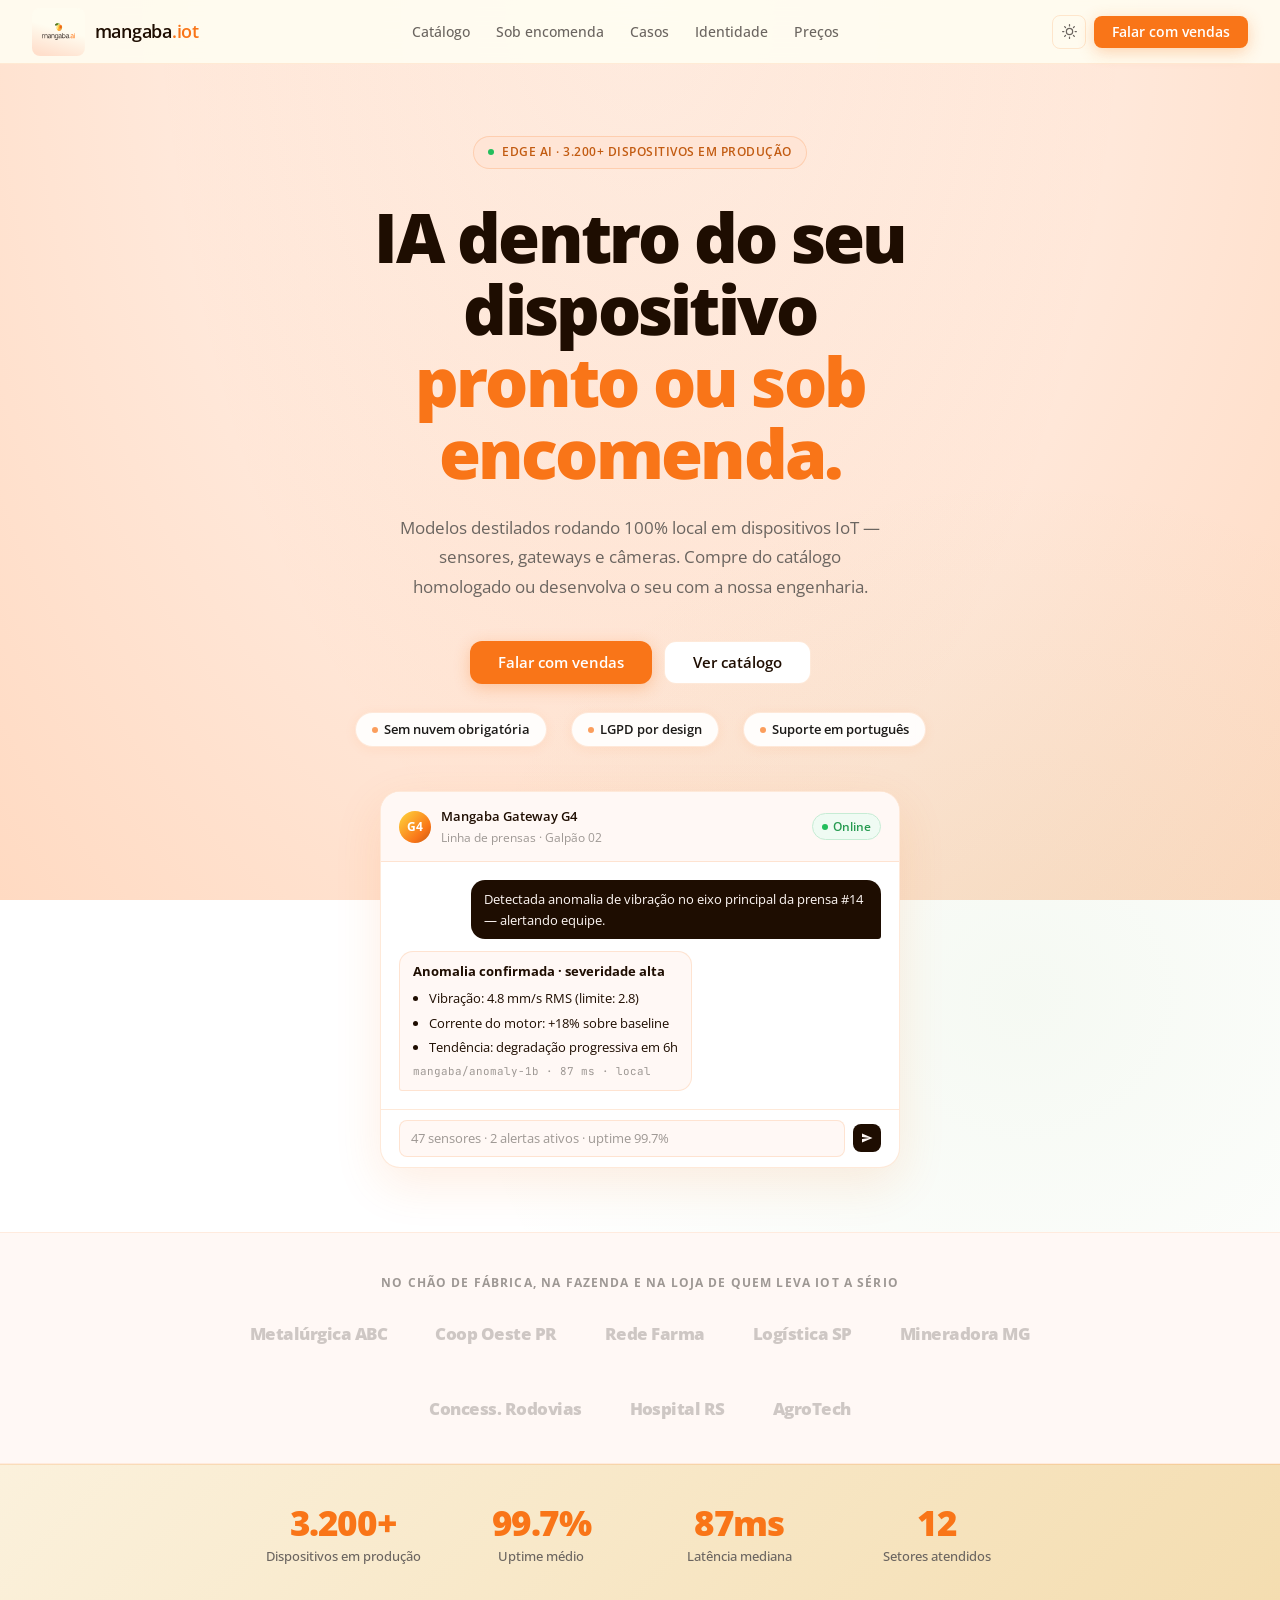
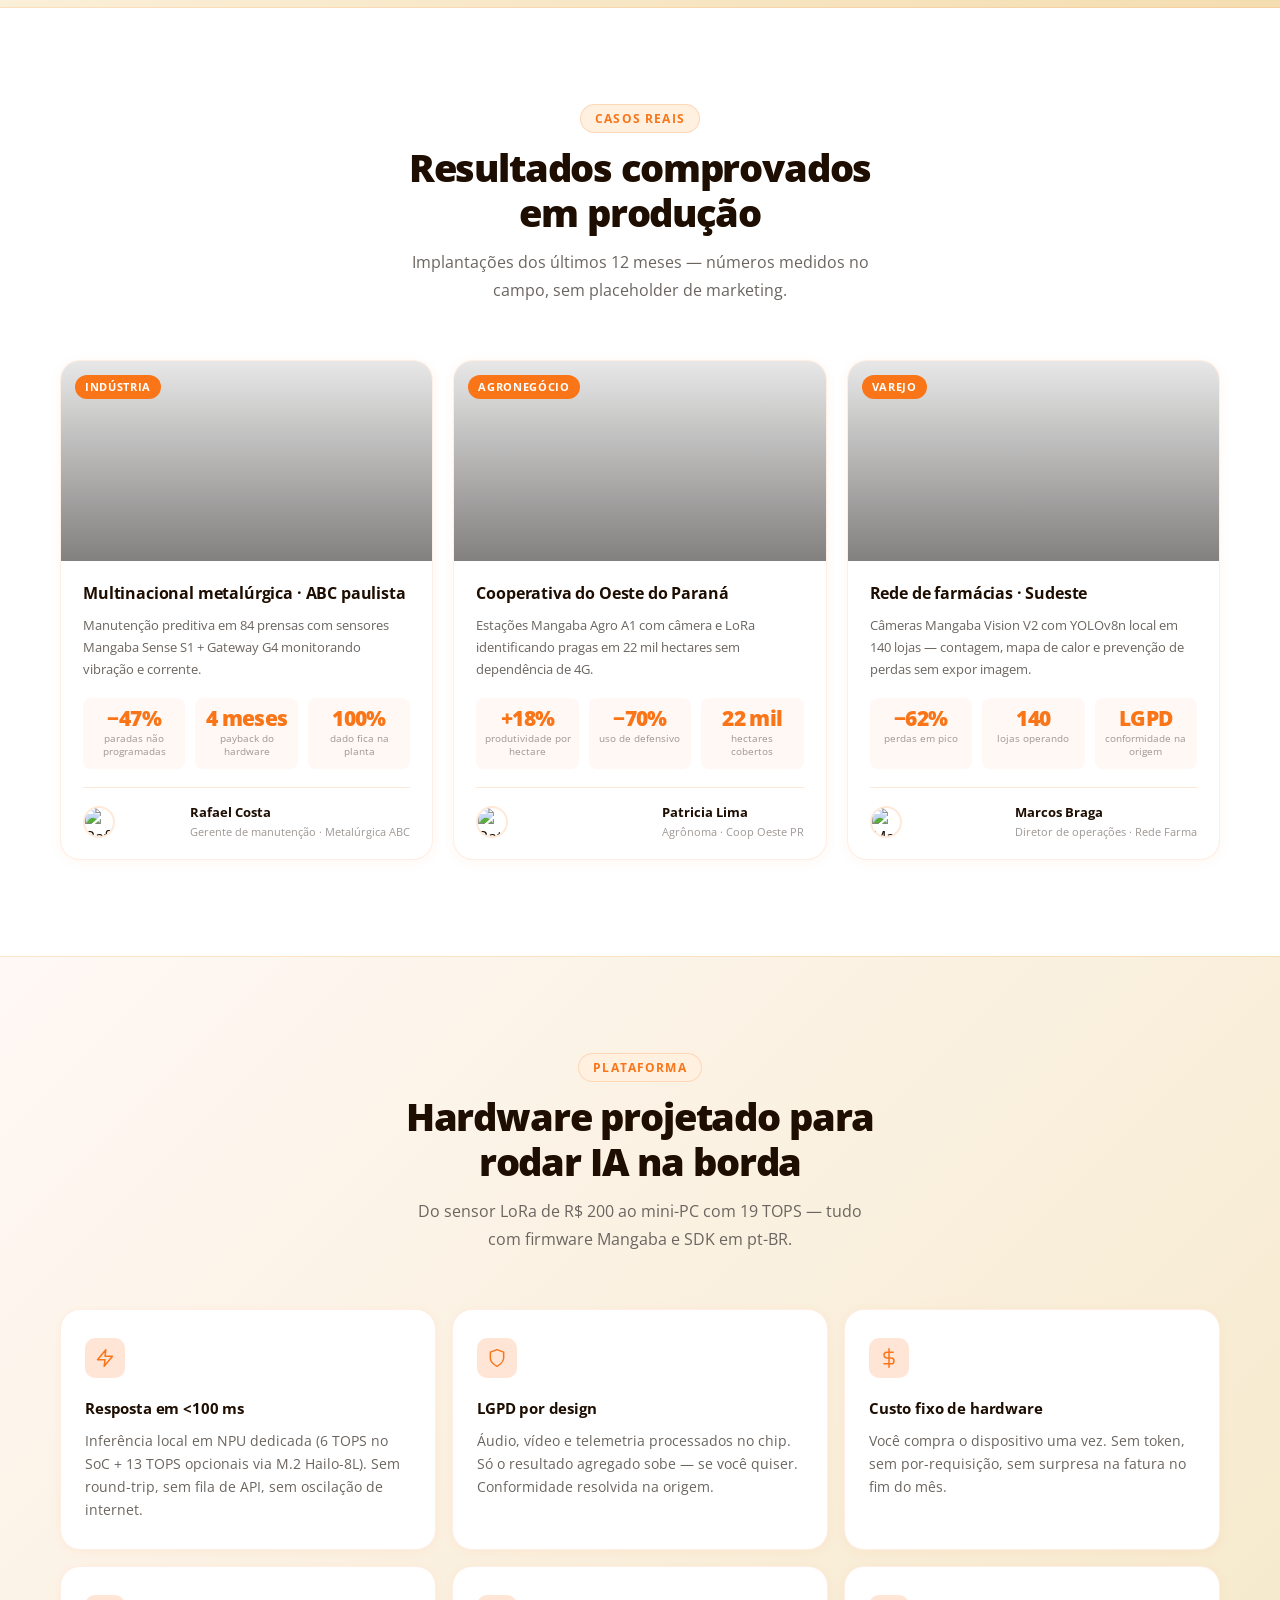
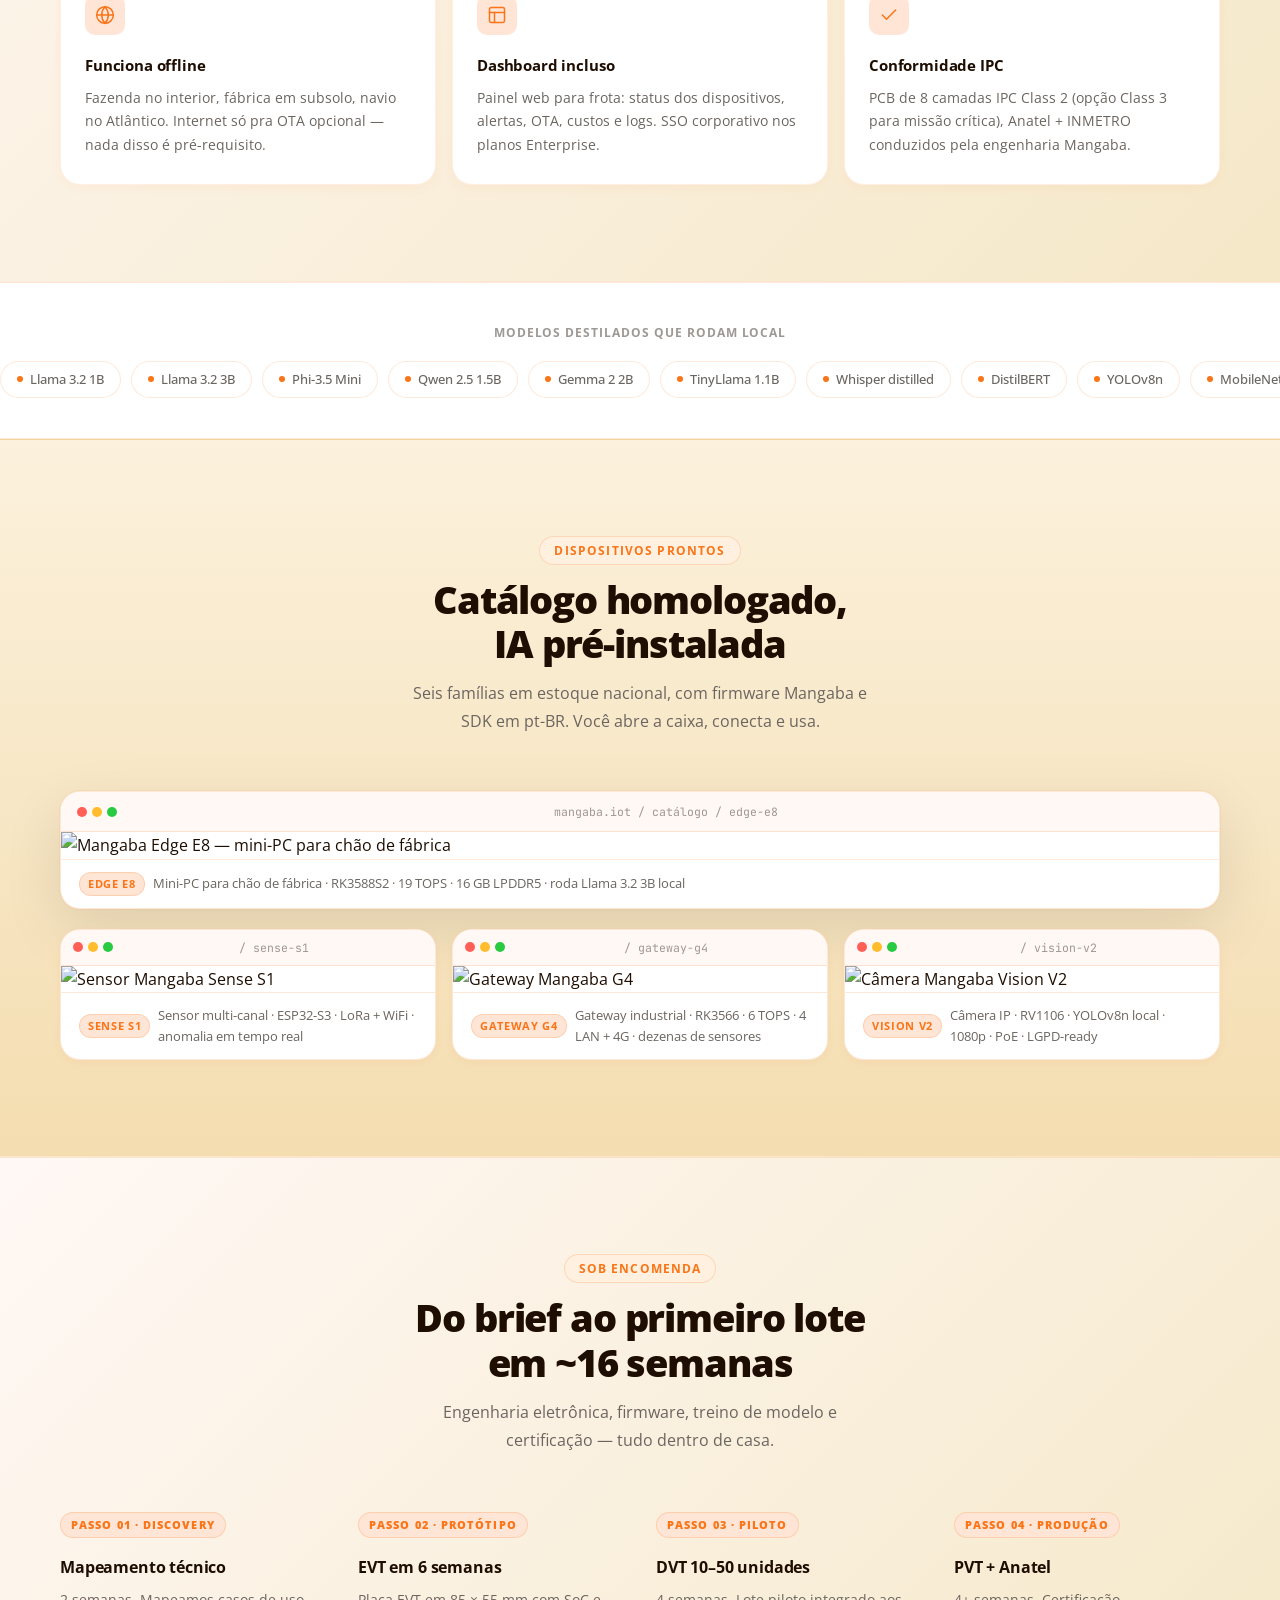
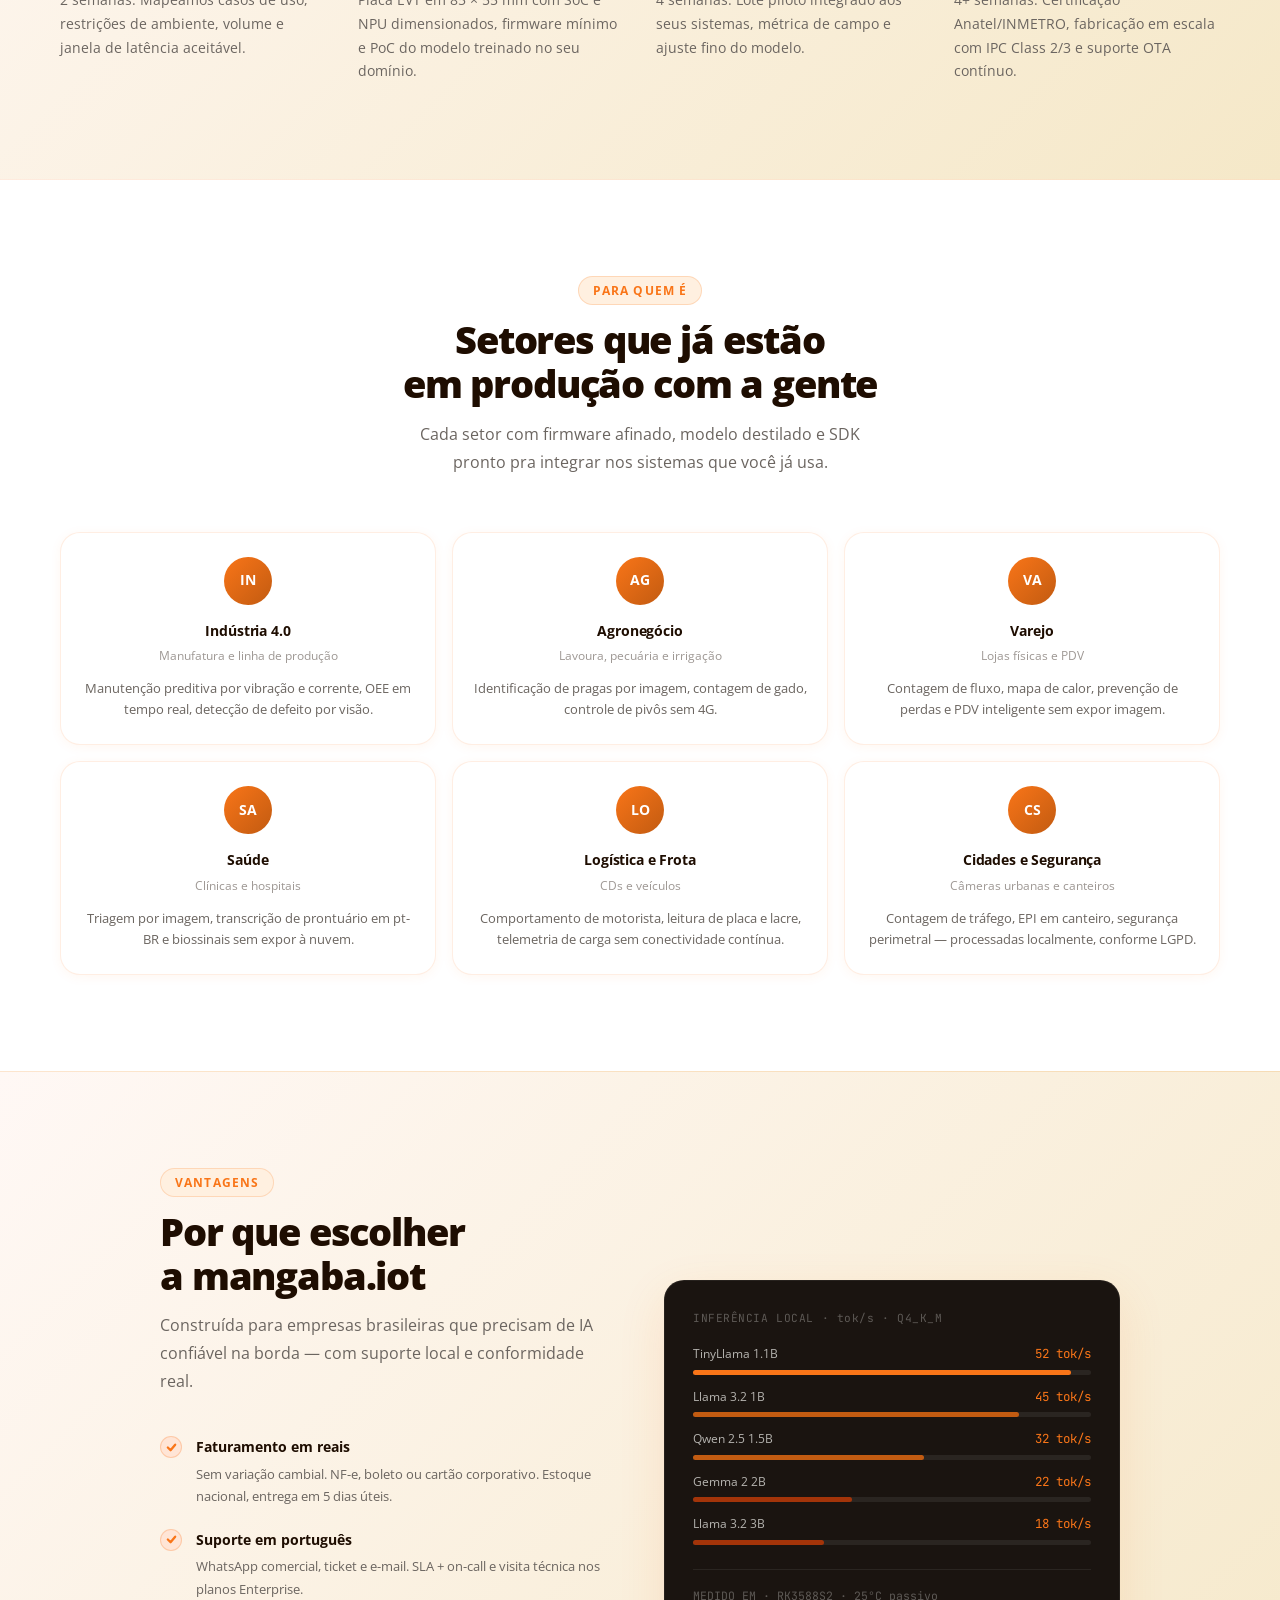
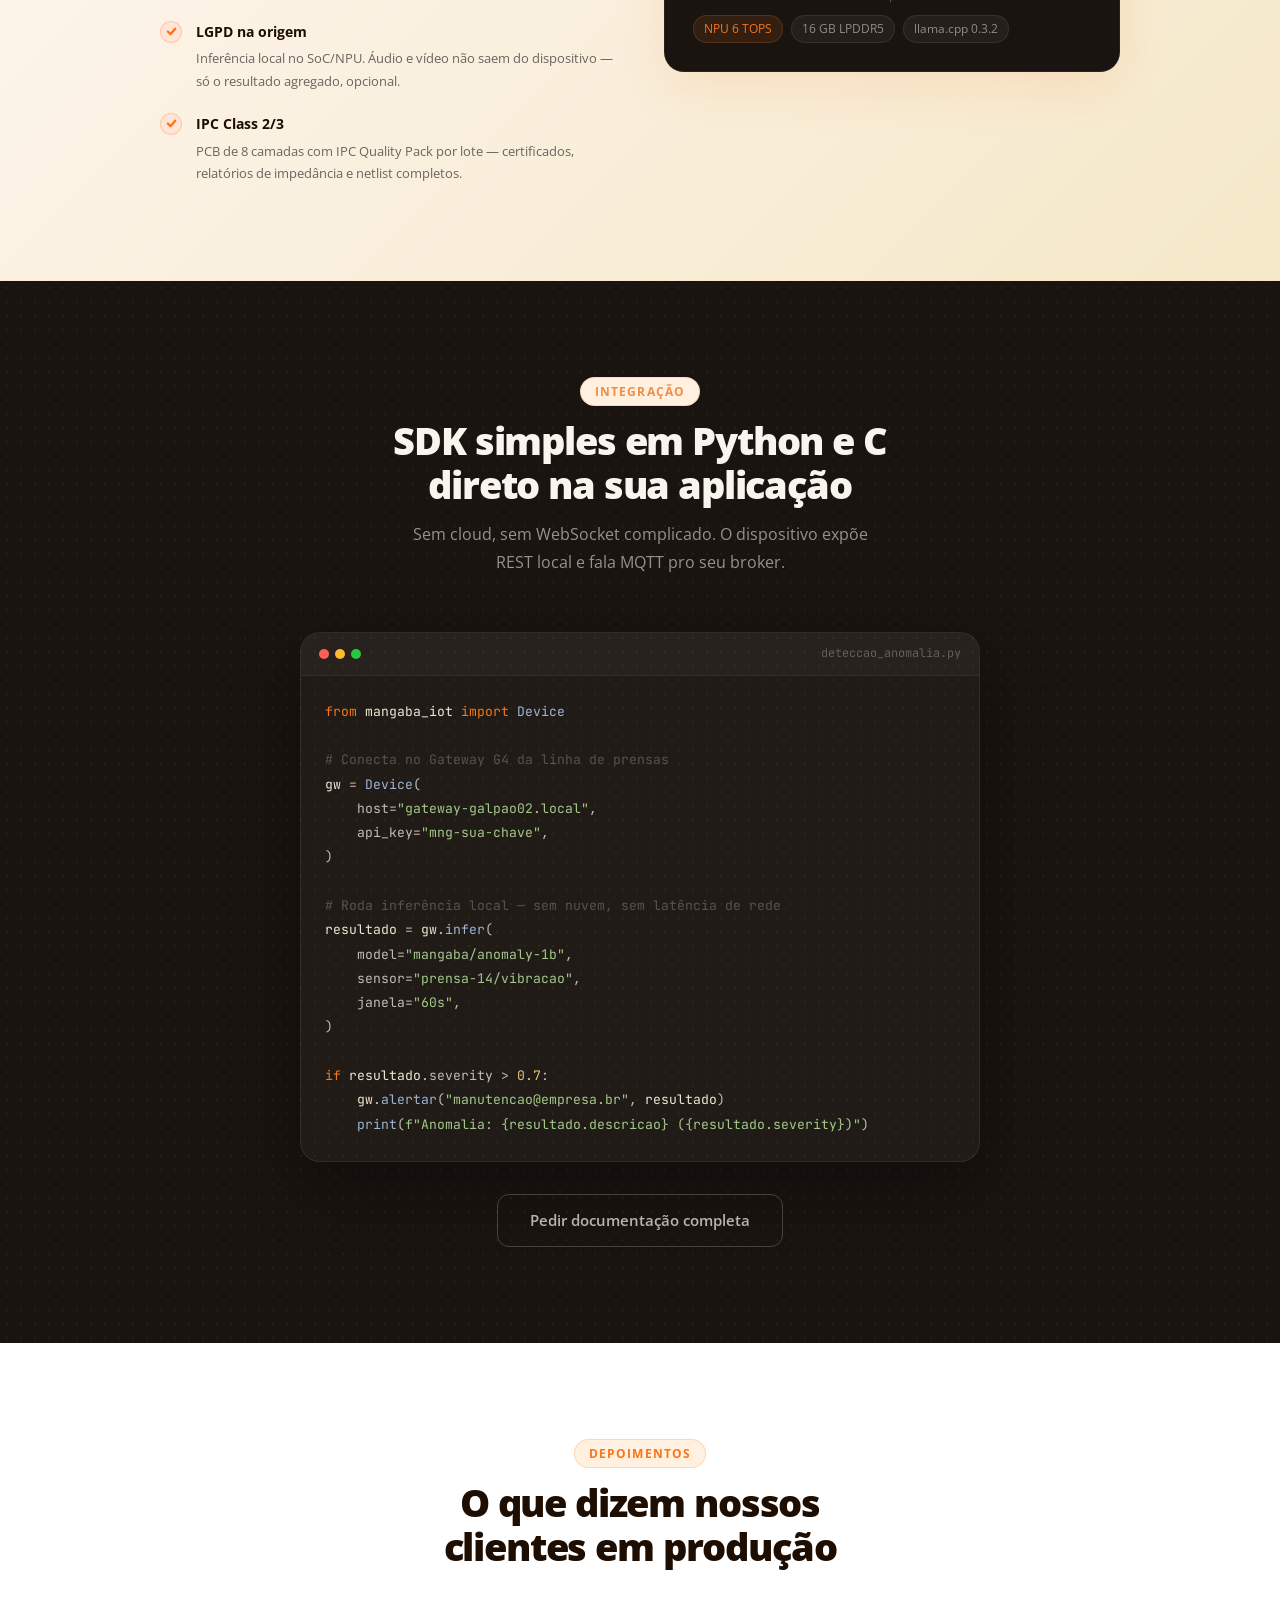
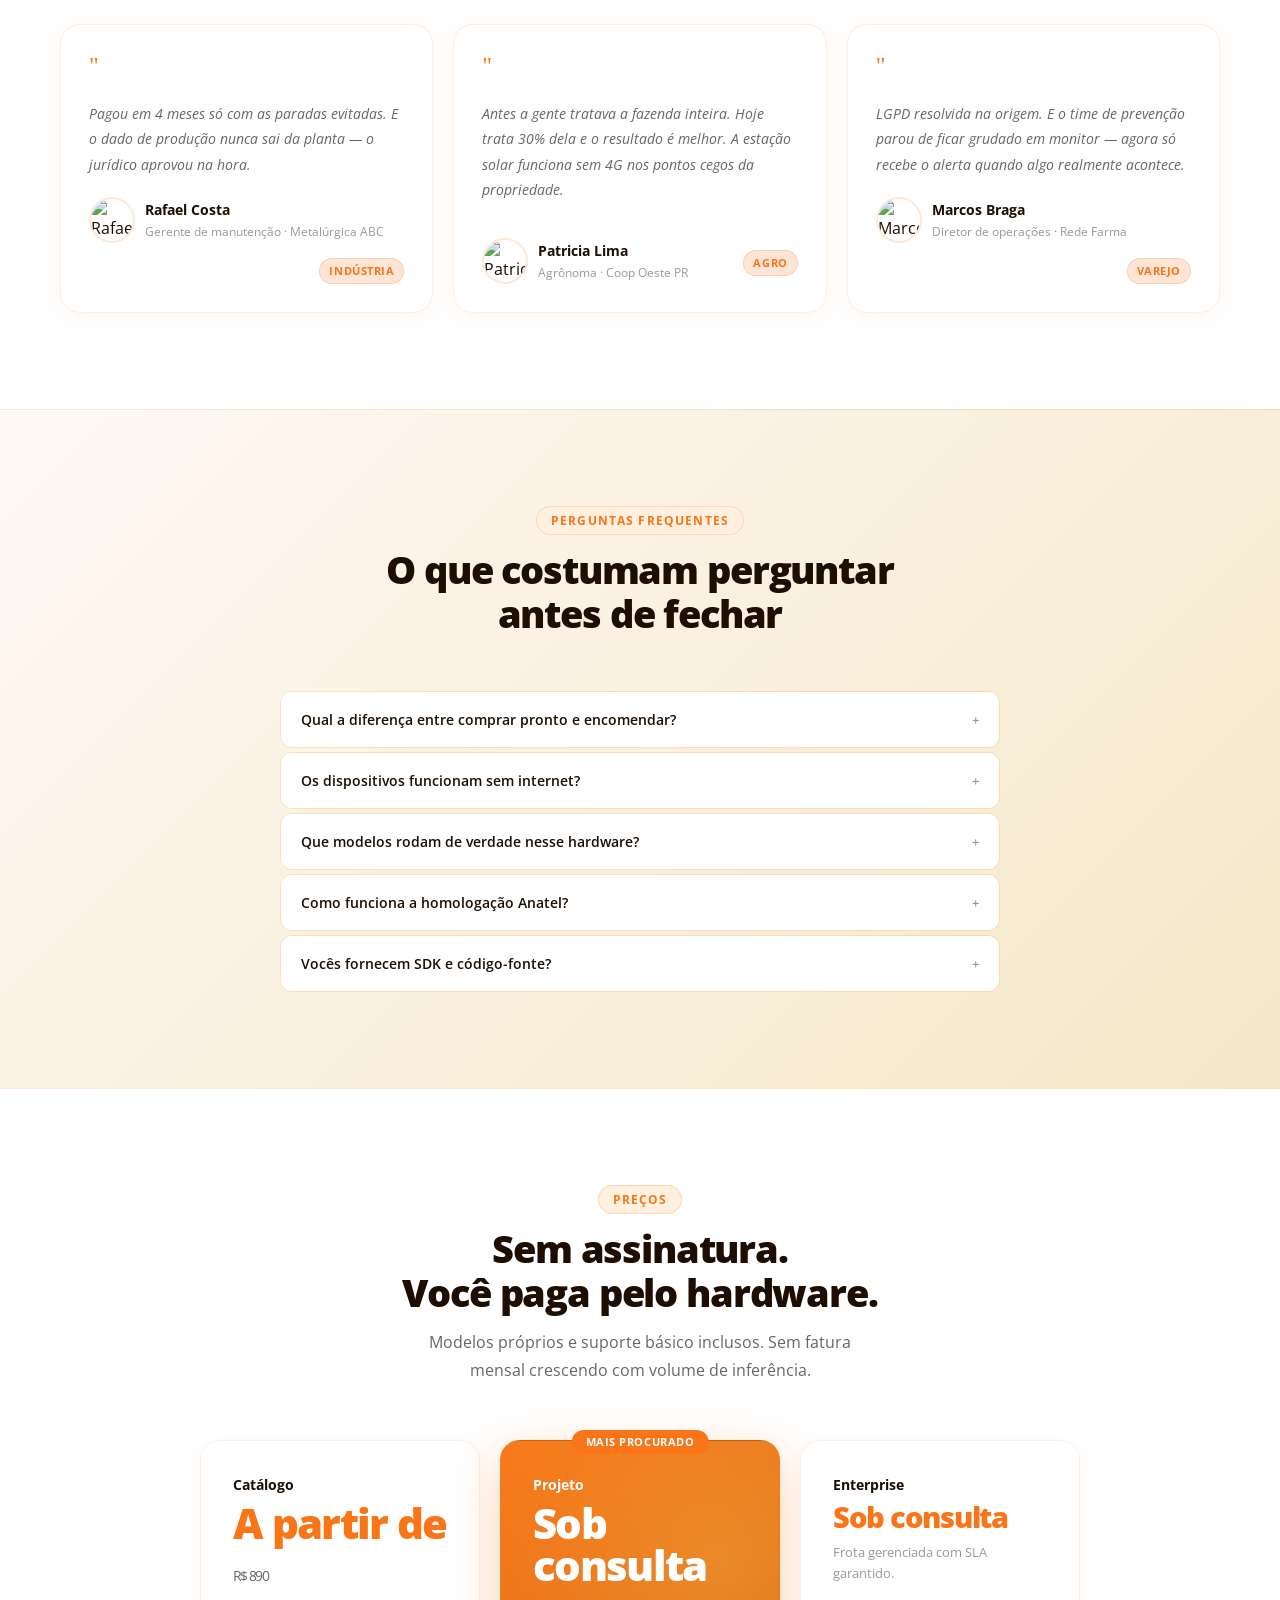
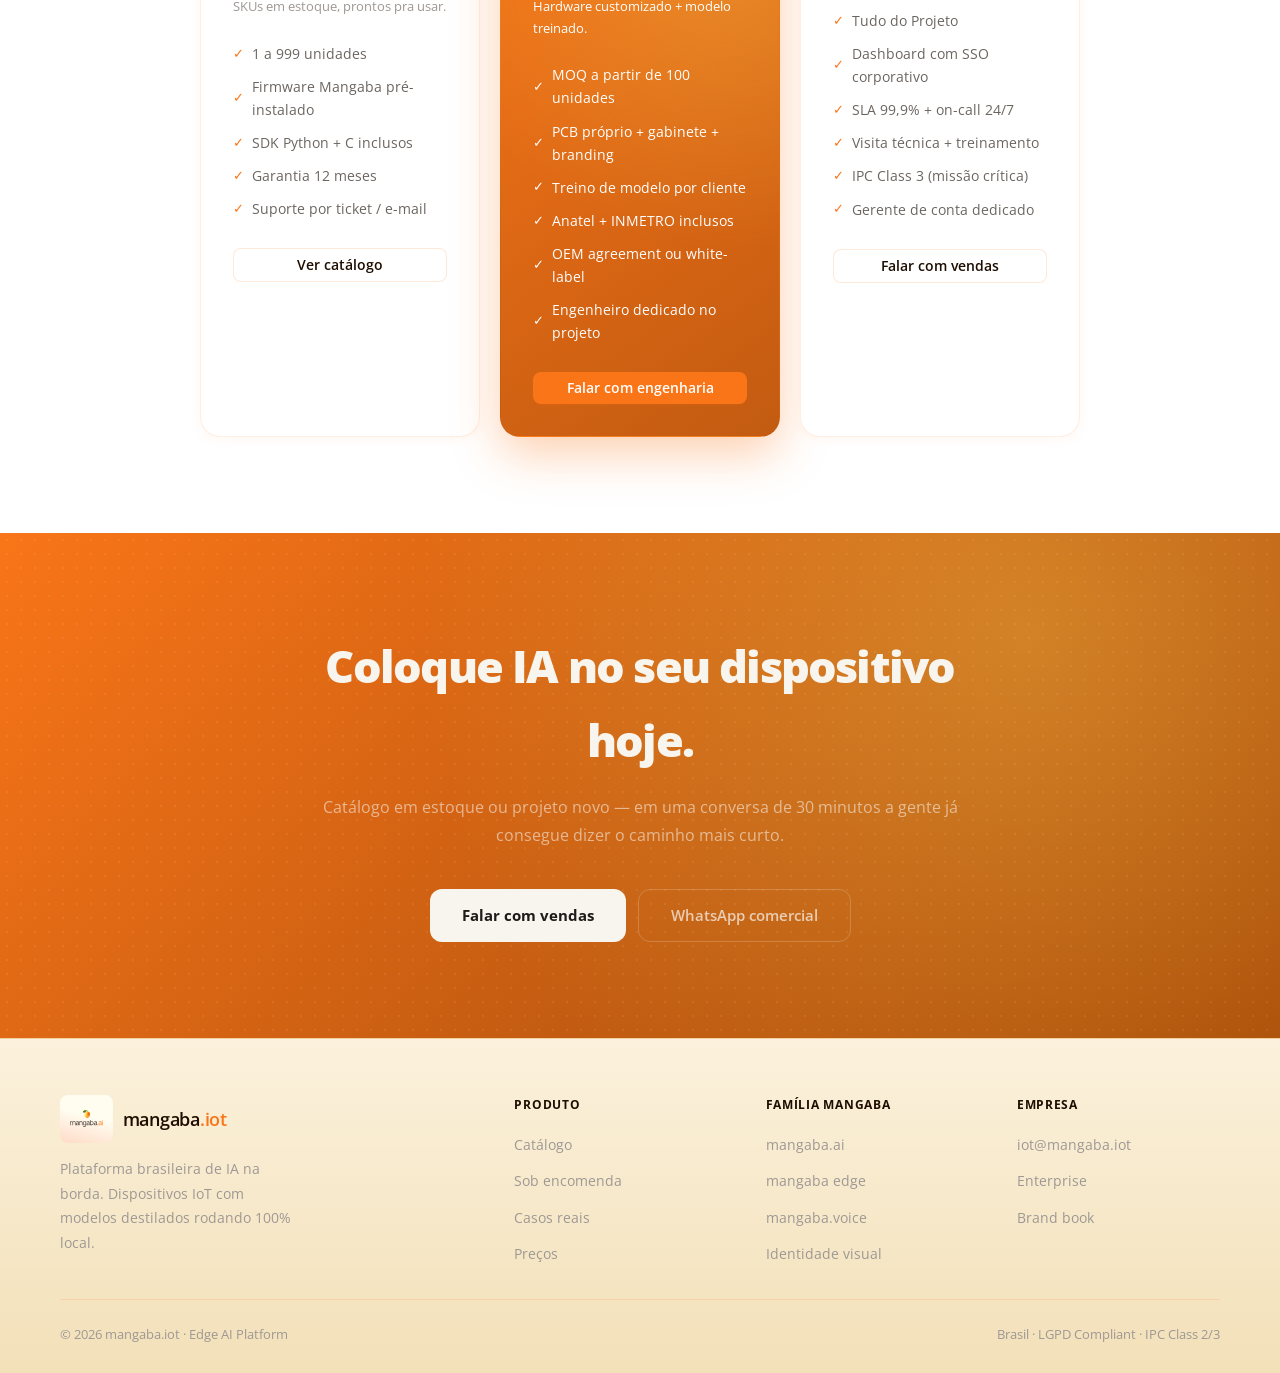
==== commit 6aec6e54: "Aplica identidade visual oficial Mangaba (logo + paleta do site mangaba.ia.br #F97518)" ====
--- a/index.html
+++ b/index.html
@@ -541,30 +541,30 @@
         <div style="font-size:0.7rem;color:rgba(250,249,245,0.3);font-family:var(--font-mono);margin-bottom:16px;letter-spacing:0.05em">INFERÊNCIA LOCAL · tok/s · Q4_K_M</div>
         <div style="display:flex;flex-direction:column;gap:12px">
           <div>
-            <div style="display:flex;justify-content:space-between;margin-bottom:5px"><span style="font-size:0.78rem;color:rgba(250,249,245,0.7)">TinyLlama 1.1B</span><span style="font-size:0.78rem;color:#E94A12;font-family:var(--font-mono)">52 tok/s</span></div>
-            <div style="height:5px;background:rgba(255,255,255,0.07);border-radius:3px"><div style="height:100%;width:95%;background:#E94A12;border-radius:3px"></div></div>
+            <div style="display:flex;justify-content:space-between;margin-bottom:5px"><span style="font-size:0.78rem;color:rgba(250,249,245,0.7)">TinyLlama 1.1B</span><span style="font-size:0.78rem;color:#F97518;font-family:var(--font-mono)">52 tok/s</span></div>
+            <div style="height:5px;background:rgba(255,255,255,0.07);border-radius:3px"><div style="height:100%;width:95%;background:#F97518;border-radius:3px"></div></div>
           </div>
           <div>
-            <div style="display:flex;justify-content:space-between;margin-bottom:5px"><span style="font-size:0.78rem;color:rgba(250,249,245,0.7)">Llama 3.2 1B</span><span style="font-size:0.78rem;color:#E94A12;font-family:var(--font-mono)">45 tok/s</span></div>
-            <div style="height:5px;background:rgba(255,255,255,0.07);border-radius:3px"><div style="height:100%;width:82%;background:#C53E0E;border-radius:3px"></div></div>
+            <div style="display:flex;justify-content:space-between;margin-bottom:5px"><span style="font-size:0.78rem;color:rgba(250,249,245,0.7)">Llama 3.2 1B</span><span style="font-size:0.78rem;color:#F97518;font-family:var(--font-mono)">45 tok/s</span></div>
+            <div style="height:5px;background:rgba(255,255,255,0.07);border-radius:3px"><div style="height:100%;width:82%;background:#C25B11;border-radius:3px"></div></div>
           </div>
           <div>
-            <div style="display:flex;justify-content:space-between;margin-bottom:5px"><span style="font-size:0.78rem;color:rgba(250,249,245,0.7)">Qwen 2.5 1.5B</span><span style="font-size:0.78rem;color:#E94A12;font-family:var(--font-mono)">32 tok/s</span></div>
-            <div style="height:5px;background:rgba(255,255,255,0.07);border-radius:3px"><div style="height:100%;width:58%;background:#C53E0E;border-radius:3px"></div></div>
+            <div style="display:flex;justify-content:space-between;margin-bottom:5px"><span style="font-size:0.78rem;color:rgba(250,249,245,0.7)">Qwen 2.5 1.5B</span><span style="font-size:0.78rem;color:#F97518;font-family:var(--font-mono)">32 tok/s</span></div>
+            <div style="height:5px;background:rgba(255,255,255,0.07);border-radius:3px"><div style="height:100%;width:58%;background:#C25B11;border-radius:3px"></div></div>
           </div>
           <div>
-            <div style="display:flex;justify-content:space-between;margin-bottom:5px"><span style="font-size:0.78rem;color:rgba(250,249,245,0.7)">Gemma 2 2B</span><span style="font-size:0.78rem;color:#E94A12;font-family:var(--font-mono)">22 tok/s</span></div>
+            <div style="display:flex;justify-content:space-between;margin-bottom:5px"><span style="font-size:0.78rem;color:rgba(250,249,245,0.7)">Gemma 2 2B</span><span style="font-size:0.78rem;color:#F97518;font-family:var(--font-mono)">22 tok/s</span></div>
             <div style="height:5px;background:rgba(255,255,255,0.07);border-radius:3px"><div style="height:100%;width:40%;background:#A33409;border-radius:3px"></div></div>
           </div>
           <div>
-            <div style="display:flex;justify-content:space-between;margin-bottom:5px"><span style="font-size:0.78rem;color:rgba(250,249,245,0.7)">Llama 3.2 3B</span><span style="font-size:0.78rem;color:#E94A12;font-family:var(--font-mono)">18 tok/s</span></div>
+            <div style="display:flex;justify-content:space-between;margin-bottom:5px"><span style="font-size:0.78rem;color:rgba(250,249,245,0.7)">Llama 3.2 3B</span><span style="font-size:0.78rem;color:#F97518;font-family:var(--font-mono)">18 tok/s</span></div>
             <div style="height:5px;background:rgba(255,255,255,0.07);border-radius:3px"><div style="height:100%;width:33%;background:#A33409;border-radius:3px"></div></div>
           </div>
         </div>
         <div style="margin-top:24px;padding-top:16px;border-top:1px solid rgba(255,255,255,0.07)">
           <div style="font-size:0.72rem;color:rgba(250,249,245,0.3);font-family:var(--font-mono);margin-bottom:10px">MEDIDO EM · RK3588S2 · 25°C passivo</div>
           <div style="display:flex;gap:8px;flex-wrap:wrap">
-            <span style="font-size:0.75rem;padding:3px 10px;background:rgba(232,117,32,0.12);border:1px solid rgba(232,117,32,0.2);border-radius:20px;color:#E94A12">NPU 6 TOPS</span>
+            <span style="font-size:0.75rem;padding:3px 10px;background:rgba(232,117,32,0.12);border:1px solid rgba(232,117,32,0.2);border-radius:20px;color:#F97518">NPU 6 TOPS</span>
             <span style="font-size:0.75rem;padding:3px 10px;background:rgba(255,255,255,0.05);border:1px solid rgba(255,255,255,0.08);border-radius:20px;color:rgba(250,249,245,0.5)">16 GB LPDDR5</span>
             <span style="font-size:0.75rem;padding:3px 10px;background:rgba(255,255,255,0.05);border:1px solid rgba(255,255,255,0.08);border-radius:20px;color:rgba(250,249,245,0.5)">llama.cpp 0.3.2</span>
           </div>
--- a/styles.css
+++ b/styles.css
@@ -6,31 +6,31 @@
 /* ── CSS TOKENS ── calibrado pixel-a-pixel com a referência mangaba.ai */
 :root {
   /* Backgrounds creme quente */
-  --background:         #FFFCF0;   /* off-white quente da arte */
-  --background-warm:    #FFDFCC;
-  --background-subtle:  #FFFCF0;
+  --background:         #FFF8F5;   /* off-white quente da arte */
+  --background-warm:    #FFDAC2;
+  --background-subtle:  #FFF8F5;
   --background-card:    #FFFFFF;
 
   /* Tipografia warm dark, não preto puro */
-  --foreground:         #403731;
+  --foreground:         #1E0D01;
   --foreground-muted:   #6B6560;
   --foreground-faint:   #9E9894;
 
   /* Laranja vivo da mangaba (lado direito da fruta) */
-  --primary:            #E94A12;
-  --primary-hover:      #C53E0E;
+  --primary:            #F97518;
+  --primary-hover:      #C25B11;
   --primary-fg:         #FFFFFF;
   --primary-subtle:     #FFE5D6;
 
   /* Acentos secundários */
   --mango-yellow:       #FFD83D;   /* lado esquerdo da fruta */
-  --mango-amber:        #FF7A1A;   /* transição */
+  --mango-amber:        #FF9C24;   /* transição */
   --leaf-green:         #7BBF26;   /* folha clara */
   --leaf-dark:          #689924;   /* folha sombra */
   --stem-olive:         #689924;   /* cabinho */
 
-  --border:             rgba(233,74,18,0.16);
-  --border-subtle:      rgba(233,74,18,0.08);
+  --border:             rgba(249,117,24,0.16);
+  --border-subtle:      rgba(249,117,24,0.08);
 
   --dark-bg:            #1A1410;
   --dark-surface:       hsl(20,8%,15%);
@@ -39,10 +39,10 @@
   --radius:    8px;
   --radius-lg: 12px;
   --radius-xl: 20px;
-  --shadow-sm: 0 2px 8px rgba(233,74,18,0.07);
-  --shadow:    0 6px 24px rgba(233,74,18,0.10);
-  --shadow-lg: 0 16px 48px rgba(233,74,18,0.12);
-  --shadow-orange: 0 4px 20px rgba(233,74,18,0.25);
+  --shadow-sm: 0 2px 8px rgba(249,117,24,0.07);
+  --shadow:    0 6px 24px rgba(249,117,24,0.10);
+  --shadow-lg: 0 16px 48px rgba(249,117,24,0.12);
+  --shadow-orange: 0 4px 20px rgba(249,117,24,0.25);
   --transition: 0.18s ease;
 
   --font:      'Open Sans', ui-sans-serif, system-ui, sans-serif;
@@ -57,9 +57,9 @@
   --foreground:         hsl(48,38%,95%);
   --foreground-muted:   hsl(30,8%,62%);
   --foreground-faint:   hsl(30,6%,45%);
-  --border:             rgba(233,74,18,0.2);
+  --border:             rgba(249,117,24,0.2);
   --border-subtle:      hsl(20,5%,18%);
-  --primary-subtle:     rgba(233,74,18,0.15);
+  --primary-subtle:     rgba(249,117,24,0.15);
 }
 html.dark .navbar {
   background: rgba(28,25,23,0.92);
@@ -70,11 +70,11 @@
 }
 html.dark .stats-bar {
   background: hsl(20,8%,17%);
-  border-color: rgba(233,74,18,0.15);
+  border-color: rgba(249,117,24,0.15);
 }
 html.dark .footer {
   background: hsl(20,8%,17%);
-  border-color: rgba(233,74,18,0.15);
+  border-color: rgba(249,117,24,0.15);
 }
 html.dark .footer-bottom {
   border-color: hsl(20,6%,22%);
@@ -104,7 +104,7 @@
 html { scroll-behavior: smooth; }
 body {
   font-family: var(--font);
-  background: radial-gradient(ellipse at 50% 0%, #FFFCF0 0%, #FFDFCC 100%);
+  background: radial-gradient(ellipse at 50% 0%, #FFF8F5 0%, #FFDAC2 100%);
   background-attachment: fixed;
   color: var(--foreground);
   line-height: 1.65;
@@ -136,7 +136,7 @@
   position: sticky; top: 0; z-index: 1000;
   background: rgba(255,252,240,0.92);
   backdrop-filter: blur(20px); -webkit-backdrop-filter: blur(20px);
-  border-bottom: 1px solid rgba(233,74,18,0.12);
+  border-bottom: 1px solid rgba(249,117,24,0.12);
   padding: 0 32px; height: 64px;
   display: flex; align-items: center; justify-content: space-between;
 }
@@ -178,27 +178,27 @@
 }
 /* Primary CTA: orange brand color */
 .btn-primary {
-  background: #E94A12; color: #FFFFFF;
-  box-shadow: 0 4px 16px rgba(233,74,18,0.3);
+  background: #F97518; color: #FFFFFF;
+  box-shadow: 0 4px 16px rgba(249,117,24,0.3);
 }
 .btn-primary:hover {
-  background: #C53E0E; color: #FFFFFF;
-  transform: translateY(-2px); box-shadow: 0 8px 24px rgba(233,74,18,0.4);
+  background: #C25B11; color: #FFFFFF;
+  transform: translateY(-2px); box-shadow: 0 8px 24px rgba(249,117,24,0.4);
 }
 html.dark .btn-primary {
-  background: #E94A12; color: #FFFFFF;
+  background: #F97518; color: #FFFFFF;
 }
 html.dark .btn-primary:hover {
-  background: #C53E0E;
+  background: #C25B11;
 }
 /* Accent button: coral */
 .btn-accent {
   background: var(--primary); color: var(--primary-fg);
-  box-shadow: 0 1px 2px rgba(233,74,18,0.2);
+  box-shadow: 0 1px 2px rgba(249,117,24,0.2);
 }
 .btn-accent:hover {
   background: var(--primary-hover); color: var(--primary-fg);
-  transform: translateY(-1px); box-shadow: 0 4px 12px rgba(233,74,18,0.3);
+  transform: translateY(-1px); box-shadow: 0 4px 12px rgba(249,117,24,0.3);
 }
 .btn-secondary {
   background: var(--background-card); color: var(--foreground);
@@ -244,7 +244,7 @@
 }
 .hero-eyebrow {
   display: inline-flex; align-items: center; gap: 8px;
-  background: var(--primary-subtle); border: 1px solid rgba(233,74,18,0.2);
+  background: var(--primary-subtle); border: 1px solid rgba(249,117,24,0.2);
   color: var(--primary-hover); padding: 5px 14px; border-radius: 20px;
   font-size: 0.78rem; font-weight: 600; margin-bottom: 32px;
   letter-spacing: 0.04em; text-transform: uppercase;
@@ -277,10 +277,10 @@
   display: flex; align-items: center; gap: 6px;
   font-size: 0.8rem; color: #1C1A18; font-weight: 600;
   background: rgba(255,255,255,0.9);
-  border: 1px solid rgba(233,74,18,0.15);
+  border: 1px solid rgba(249,117,24,0.15);
   border-radius: 50px;
   padding: 6px 16px;
-  box-shadow: 0 2px 12px rgba(233,74,18,0.08);
+  box-shadow: 0 2px 12px rgba(249,117,24,0.08);
   backdrop-filter: blur(4px);
 }
 .hero-proof-item::before {
@@ -361,7 +361,7 @@
 
 /* ── STATS BAR ── */
 .stats-bar {
-  border-top: 1px solid rgba(233,74,18,0.15); border-bottom: 1px solid rgba(233,74,18,0.15);
+  border-top: 1px solid rgba(249,117,24,0.15); border-bottom: 1px solid rgba(249,117,24,0.15);
   background: linear-gradient(135deg, #FBF1DC 0%, #F4DDB0 100%); padding: 40px 24px;
 }
 .stats-grid {
@@ -377,13 +377,13 @@
 /* ── SECTIONS ── */
 .section { padding: 96px 24px; }
 .section-alt {
-  background: linear-gradient(135deg, #FFFCF0 0%, #F5E8C8 100%);
-  border-top: 1px solid rgba(233,74,18,0.1);
-  border-bottom: 1px solid rgba(233,74,18,0.1);
+  background: linear-gradient(135deg, #FFF8F5 0%, #F5E8C8 100%);
+  border-top: 1px solid rgba(249,117,24,0.1);
+  border-bottom: 1px solid rgba(249,117,24,0.1);
 }
 html.dark .section-alt {
   background: hsl(20,8%,17%);
-  border-color: rgba(233,74,18,0.12);
+  border-color: rgba(249,117,24,0.12);
 }
 /* Explicit dark-mode card backgrounds (bypasses transition: all CSS var issue) */
 html.dark .feature-card,
@@ -428,15 +428,15 @@
   background: hsl(20,9%,7%);
   background-image: radial-gradient(circle, rgba(255,200,80,0.06) 1.5px, transparent 1.5px);
   background-size: 14px 14px;
-  border-top: 1px solid rgba(233,74,18,0.12);
-  border-bottom: 1px solid rgba(233,74,18,0.12);
+  border-top: 1px solid rgba(249,117,24,0.12);
+  border-bottom: 1px solid rgba(249,117,24,0.12);
 }
 .container { max-width: 1160px; margin: 0 auto; }
 .section-header { text-align: center; margin-bottom: 56px; }
 .section-label {
-  color: #E94A12;
+  color: #F97518;
   background: #FFF0E0;
-  border: 1px solid rgba(233,74,18,0.2);
+  border: 1px solid rgba(249,117,24,0.2);
   border-radius: 50px;
   padding: 4px 14px;
   font-size: 0.72rem;
@@ -461,14 +461,14 @@
 /* ── FEATURES ── */
 .features-grid { display: grid; grid-template-columns: repeat(3, 1fr); gap: 16px; }
 .feature-card {
-  background: #FFFFFF; border: 1px solid rgba(233,74,18,0.12);
+  background: #FFFFFF; border: 1px solid rgba(249,117,24,0.12);
   border-radius: 20px; padding: 28px 24px;
   transition: border-color var(--transition), box-shadow var(--transition), transform var(--transition);
-  box-shadow: 0 2px 12px rgba(233,74,18,0.06);
+  box-shadow: 0 2px 12px rgba(249,117,24,0.06);
 }
 .feature-card:hover {
-  border-color: rgba(233,74,18,0.35); transform: translateY(-3px);
-  box-shadow: 0 8px 32px rgba(233,74,18,0.12);
+  border-color: rgba(249,117,24,0.35); transform: translateY(-3px);
+  box-shadow: 0 8px 32px rgba(249,117,24,0.12);
 }
 .feature-icon {
   width: 40px; height: 40px; border-radius: 10px;
@@ -503,7 +503,7 @@
 .step-number {
   font-size: 0.68rem; font-weight: 800; letter-spacing: 0.1em; text-transform: uppercase;
   color: var(--primary); background: var(--primary-subtle);
-  border: 1px solid rgba(233,74,18,0.2);
+  border: 1px solid rgba(249,117,24,0.2);
   padding: 3px 10px; border-radius: 20px; display: inline-block; margin-bottom: 16px;
 }
 .step-card h3 { font-size: 1rem; font-weight: 700; margin-bottom: 8px; color: var(--foreground); letter-spacing: -0.01em; }
@@ -512,14 +512,14 @@
 /* ── PERSONAS ── */
 .personas-grid { display: grid; grid-template-columns: repeat(3, 1fr); gap: 16px; }
 .persona-card {
-  background: #FFFFFF; border: 1px solid rgba(233,74,18,0.12);
+  background: #FFFFFF; border: 1px solid rgba(249,117,24,0.12);
   border-radius: 20px; padding: 24px 20px;
   transition: border-color var(--transition), box-shadow var(--transition), transform var(--transition);
-  box-shadow: 0 2px 12px rgba(233,74,18,0.06); text-align: center;
+  box-shadow: 0 2px 12px rgba(249,117,24,0.06); text-align: center;
 }
 .persona-card:hover {
-  border-color: rgba(233,74,18,0.35); transform: translateY(-3px);
-  box-shadow: 0 8px 32px rgba(233,74,18,0.12);
+  border-color: rgba(249,117,24,0.35); transform: translateY(-3px);
+  box-shadow: 0 8px 32px rgba(249,117,24,0.12);
 }
 .persona-avatar {
   width: 48px; height: 48px; border-radius: 50%; margin: 0 auto 14px;
@@ -537,7 +537,7 @@
 .benefit-item { display: flex; gap: 14px; align-items: flex-start; }
 .benefit-check {
   width: 22px; height: 22px; border-radius: 50%; background: var(--primary-subtle);
-  border: 1px solid rgba(233,74,18,0.25); flex-shrink: 0;
+  border: 1px solid rgba(249,117,24,0.25); flex-shrink: 0;
   display: flex; align-items: center; justify-content: center; margin-top: 1px;
 }
 .benefit-check svg { width: 11px; height: 11px; stroke: var(--primary); fill: none; stroke-width: 2.5; stroke-linecap: round; stroke-linejoin: round; }
@@ -571,7 +571,7 @@
   font-size: 0.82rem; line-height: 1.85;
   font-family: var(--font-mono); color: #C4BAB2;
 }
-.code-demo .kw  { color: #E94A12; }
+.code-demo .kw  { color: #F97518; }
 .code-demo .str { color: #A3C98A; }
 .code-demo .cmt { color: rgba(250,249,245,0.25); }
 .code-demo .num { color: #E8C07A; }
@@ -581,11 +581,11 @@
 /* ── TESTIMONIALS ── */
 .testimonials-grid { display: grid; grid-template-columns: repeat(auto-fit, minmax(280px, 1fr)); gap: 16px; }
 .testimonial-card {
-  background: #FFFFFF; border: 1px solid rgba(233,74,18,0.12);
-  border-radius: 20px; padding: 24px; box-shadow: 0 4px 20px rgba(233,74,18,0.07);
+  background: #FFFFFF; border: 1px solid rgba(249,117,24,0.12);
+  border-radius: 20px; padding: 24px; box-shadow: 0 4px 20px rgba(249,117,24,0.07);
   transition: border-color var(--transition), transform var(--transition);
 }
-.testimonial-card:hover { border-color: rgba(233,74,18,0.35); transform: translateY(-2px); }
+.testimonial-card:hover { border-color: rgba(249,117,24,0.35); transform: translateY(-2px); }
 .testimonial-text { font-size: 0.9rem; color: var(--foreground-muted); line-height: 1.75; margin-bottom: 18px; font-style: italic; }
 .testimonial-author { display: flex; align-items: center; gap: 10px; }
 .testimonial-avatar {
@@ -611,8 +611,8 @@
 html.dark .faq-question:hover { background: hsl(20,9%,20%); }
 .faq-icon { font-size: 0.8rem; color: var(--foreground-faint); transition: transform var(--transition); flex-shrink: 0; }
 .faq-item.open .faq-icon { transform: rotate(45deg); color: var(--primary); }
-.faq-item.open .faq-question { color: #E94A12; }
-.faq-item.open { border-color: rgba(233,74,18,0.3); }
+.faq-item.open .faq-question { color: #F97518; }
+.faq-item.open { border-color: rgba(249,117,24,0.3); }
 .faq-answer {
   max-height: 0; overflow: hidden; transition: max-height 0.3s ease, padding 0.3s ease;
   background: var(--background-card); padding: 0 20px;
@@ -626,17 +626,17 @@
   gap: 20px; max-width: 880px; margin: 0 auto;
 }
 .price-card {
-  background: #FFFFFF; border: 1px solid rgba(233,74,18,0.12);
+  background: #FFFFFF; border: 1px solid rgba(249,117,24,0.12);
   border-radius: var(--radius-xl); padding: 32px;
   transition: border-color var(--transition), box-shadow var(--transition), transform var(--transition);
-  box-shadow: 0 2px 12px rgba(233,74,18,0.06); position: relative;
+  box-shadow: 0 2px 12px rgba(249,117,24,0.06); position: relative;
 }
 .price-card.featured {
   background:
     radial-gradient(circle at 80% 20%, rgba(246,206,82,0.3), transparent 55%),
-    linear-gradient(145deg, #E94A12 0%, #C53E0E 100%);
+    linear-gradient(145deg, #F97518 0%, #C25B11 100%);
   border-color: transparent;
-  box-shadow: 0 16px 48px rgba(233,74,18,0.35);
+  box-shadow: 0 16px 48px rgba(249,117,24,0.35);
 }
 .price-card.featured .price-name,
 .price-card.featured .price-val,
@@ -666,7 +666,7 @@
 .cta-section {
   background:
     radial-gradient(circle at 80% 20%, rgba(246,206,82,0.35), transparent 55%),
-    linear-gradient(135deg, #E94A12 0%, #C53E0E 60%, #A84A06 100%);
+    linear-gradient(135deg, #F97518 0%, #C25B11 60%, #A84A06 100%);
   padding: 96px 24px; text-align: center;
   position: relative; overflow: hidden;
 }
@@ -678,8 +678,8 @@
   pointer-events: none;
 }
 html.dark .cta-section {
-  background: linear-gradient(135deg, #C53E0E 0%, #A33409 100%);
-  border-top: 1px solid rgba(233,74,18,0.2);
+  background: linear-gradient(135deg, #C25B11 0%, #A33409 100%);
+  border-top: 1px solid rgba(249,117,24,0.2);
 }
 .cta-section h2 {
   font-size: clamp(1.9rem, 4vw, 2.8rem); font-weight: 800;
@@ -716,7 +716,7 @@
   border-radius: var(--radius); color: var(--foreground); font-size: 0.875rem;
   transition: border-color var(--transition), box-shadow var(--transition);
 }
-.search-input:focus { outline: none; border-color: var(--primary); box-shadow: 0 0 0 3px rgba(233,74,18,0.1); }
+.search-input:focus { outline: none; border-color: var(--primary); box-shadow: 0 0 0 3px rgba(249,117,24,0.1); }
 .search-input::placeholder { color: var(--foreground-faint); }
 .filter-tabs { display: flex; gap: 6px; flex-wrap: wrap; }
 .filter-tab {
@@ -737,7 +737,7 @@
   display: flex; flex-direction: column; gap: 10px;
   box-shadow: var(--shadow-sm);
 }
-.model-card:hover { border-color: var(--primary); transform: translateY(-2px); box-shadow: 0 4px 16px rgba(233,74,18,0.12); }
+.model-card:hover { border-color: var(--primary); transform: translateY(-2px); box-shadow: 0 4px 16px rgba(249,117,24,0.12); }
 .model-card-header { display: flex; justify-content: space-between; align-items: flex-start; gap: 8px; }
 .model-name { font-size: 0.92rem; font-weight: 600; color: var(--foreground); line-height: 1.3; letter-spacing: -0.01em; }
 .model-provider { font-size: 0.76rem; color: var(--foreground-faint); margin-top: 2px; }
@@ -750,9 +750,9 @@
 
 .model-badge { font-size: 0.68rem; font-weight: 700; padding: 3px 8px; border-radius: 20px; text-transform: uppercase; white-space: nowrap; letter-spacing: 0.02em; }
 .badge-free  { background: rgba(90,138,74,0.1); color: #5A8A4A; border: 1px solid rgba(90,138,74,0.2); }
-.badge-cheap { background: var(--primary-subtle); color: hsl(28,84%,44%); border: 1px solid rgba(233,74,18,0.2); }
+.badge-cheap { background: var(--primary-subtle); color: hsl(28,84%,44%); border: 1px solid rgba(249,117,24,0.2); }
 .badge-fast  { background: rgba(93,130,174,0.1); color: #5D82AE; border: 1px solid rgba(93,130,174,0.2); }
-.badge-top   { background: rgba(233,74,18,0.12); color: hsl(28,84%,44%); border: 1px solid rgba(233,74,18,0.25); }
+.badge-top   { background: rgba(249,117,24,0.12); color: hsl(28,84%,44%); border: 1px solid rgba(249,117,24,0.25); }
 
 /* ── MODELS TABLE ── */
 .models-table-wrap { overflow-x: auto; border-radius: var(--radius-lg); border: 1px solid var(--border); box-shadow: var(--shadow-sm); }
@@ -786,7 +786,7 @@
 .sidebar-label { font-size: 0.7rem; font-weight: 700; text-transform: uppercase; letter-spacing: 0.08em; color: rgba(250,249,245,0.35); margin-bottom: 7px; }
 .separator { border: none; border-top: 1px solid rgba(255,255,255,0.07); margin: 4px 0; }
 .form-control { width: 100%; padding: 8px 11px; background: rgba(255,255,255,0.05); border: 1px solid rgba(255,255,255,0.1); border-radius: var(--radius); color: hsl(48,38%,92%); font-size: 0.85rem; resize: vertical; transition: border-color var(--transition); }
-.form-control:focus { outline: none; border-color: var(--primary); box-shadow: 0 0 0 3px rgba(233,74,18,0.12); }
+.form-control:focus { outline: none; border-color: var(--primary); box-shadow: 0 0 0 3px rgba(249,117,24,0.12); }
 .form-control::placeholder { color: rgba(250,249,245,0.2); }
 .form-group { margin-bottom: 0; }
 body:not(.playground-page) .form-control { background: var(--background-card); border-color: var(--border); color: var(--foreground); }
@@ -803,11 +803,11 @@
 .model-search-list { display: none; position: absolute; top: calc(100% + 4px); left: 0; right: 0; z-index: 200; background: #2A2320; border: 1px solid rgba(255,255,255,0.1); border-radius: var(--radius); max-height: 220px; overflow-y: auto; box-shadow: 0 8px 32px rgba(0,0,0,0.4); }
 .model-search-list.open { display: block; }
 .model-option { padding: 9px 12px; cursor: pointer; transition: background var(--transition); }
-.model-option:hover { background: rgba(233,74,18,0.1); }
+.model-option:hover { background: rgba(249,117,24,0.1); }
 .model-option-name { font-size: 0.85rem; font-weight: 600; color: hsl(48,38%,90%); }
 .model-option-sub { font-size: 0.74rem; color: rgba(250,249,245,0.3); margin-top: 1px; }
 .clear-btn { width: 100%; padding: 8px; border-radius: var(--radius); background: none; border: 1px solid rgba(255,255,255,0.08); color: rgba(250,249,245,0.3); font-size: 0.82rem; transition: all var(--transition); margin-top: auto; }
-.clear-btn:hover { border-color: rgba(233,74,18,0.5); color: var(--primary); background: rgba(233,74,18,0.06); }
+.clear-btn:hover { border-color: rgba(249,117,24,0.5); color: var(--primary); background: rgba(249,117,24,0.06); }
 .chat-header { padding: 14px 20px; border-bottom: 1px solid var(--border); display: flex; justify-content: space-between; align-items: center; background: var(--background-card); }
 .chat-model-name { font-size: 0.9rem; font-weight: 600; color: var(--foreground); letter-spacing: -0.01em; }
 .chat-stats { font-size: 0.72rem; color: var(--foreground-faint); margin-top: 2px; }
@@ -825,7 +825,7 @@
 .chat-input-area { padding: 14px 20px; border-top: 1px solid var(--border); background: var(--background-card); }
 .chat-input-row { display: flex; gap: 10px; align-items: flex-end; }
 .chat-input { flex: 1; min-height: 42px; max-height: 140px; padding: 9px 14px; background: var(--background); border: 1px solid var(--border); border-radius: var(--radius-lg); color: var(--foreground); font-size: 0.875rem; resize: none; line-height: 1.55; transition: border-color var(--transition), box-shadow var(--transition); }
-.chat-input:focus { outline: none; border-color: var(--primary); box-shadow: 0 0 0 3px rgba(233,74,18,0.1); }
+.chat-input:focus { outline: none; border-color: var(--primary); box-shadow: 0 0 0 3px rgba(249,117,24,0.1); }
 .chat-input::placeholder { color: var(--foreground-faint); }
 .send-btn { width: 42px; height: 42px; border-radius: var(--radius-lg); border: none; background: var(--primary); color: #fff; display: flex; align-items: center; justify-content: center; flex-shrink: 0; transition: all var(--transition); }
 .send-btn:hover { background: var(--primary-hover); transform: scale(1.04); }
@@ -863,7 +863,7 @@
 .code-block pre { padding: 20px; margin: 0; overflow-x: auto; font-size: 0.82rem; line-height: 1.75; font-family: var(--font-mono); color: #C4BAB2; }
 .alert { padding: 13px 16px; border-radius: var(--radius); margin-bottom: 16px; font-size: 0.875rem; line-height: 1.65; display: flex; gap: 10px; }
 .alert-info    { background: rgba(93,130,174,0.08); border: 1px solid rgba(93,130,174,0.2); color: #5D82AE; }
-.alert-warning { background: var(--primary-subtle); border: 1px solid rgba(233,74,18,0.25); color: hsl(28,84%,44%); }
+.alert-warning { background: var(--primary-subtle); border: 1px solid rgba(249,117,24,0.25); color: hsl(28,84%,44%); }
 .alert-success { background: rgba(90,138,74,0.08); border: 1px solid rgba(90,138,74,0.2); color: #5A8A4A; }
 .callout { padding: 13px 16px; border-radius: var(--radius); margin: 16px 0; font-size: 0.875rem; line-height: 1.65; border-left: 3px solid var(--primary); background: var(--primary-subtle); color: var(--foreground-muted); }
 .docs-nav-heading { font-size: 0.68rem; font-weight: 700; text-transform: uppercase; letter-spacing: 0.07em; color: var(--foreground-faint); padding: 8px 20px 4px; display: block; }
@@ -888,7 +888,7 @@
 @keyframes slideIn { from { opacity: 0; transform: translateX(16px); } to { opacity: 1; transform: translateX(0); } }
 
 /* ── FOOTER ── */
-.footer { background: linear-gradient(180deg, #FBF1DC 0%, #F2E0B8 100%); border-top: 1px solid rgba(233,74,18,0.15); padding: 56px 24px 28px; }
+.footer { background: linear-gradient(180deg, #FBF1DC 0%, #F2E0B8 100%); border-top: 1px solid rgba(249,117,24,0.15); padding: 56px 24px 28px; }
 .footer-grid { display: grid; grid-template-columns: 2fr 1fr 1fr 1fr; gap: 48px; max-width: 1160px; margin: 0 auto; }
 .footer-brand { display: flex; flex-direction: column; }
 .footer-brand p { color: var(--foreground-faint); font-size: 0.875rem; margin-top: 14px; max-width: 240px; line-height: 1.75; }
@@ -901,9 +901,9 @@
 
 /* ── LOGOS BAR ── */
 .logos-section {
-  padding: 40px 24px; border-top: 1px solid rgba(233,74,18,0.1);
-  border-bottom: 1px solid rgba(233,74,18,0.1);
-  background: #FFFCF0;
+  padding: 40px 24px; border-top: 1px solid rgba(249,117,24,0.1);
+  border-bottom: 1px solid rgba(249,117,24,0.1);
+  background: #FFF8F5;
 }
 .logos-label {
   text-align: center; font-size: 0.72rem; font-weight: 700; letter-spacing: 0.1em;
@@ -927,14 +927,14 @@
   display: grid; grid-template-columns: repeat(3, 1fr); gap: 20px;
 }
 .case-card {
-  background: #FFFFFF; border: 1px solid rgba(233,74,18,0.12);
+  background: #FFFFFF; border: 1px solid rgba(249,117,24,0.12);
   border-radius: var(--radius-xl); overflow: hidden;
   transition: border-color var(--transition), box-shadow var(--transition), transform var(--transition);
-  box-shadow: 0 2px 12px rgba(233,74,18,0.06);
+  box-shadow: 0 2px 12px rgba(249,117,24,0.06);
 }
 .case-card:hover {
-  border-color: rgba(233,74,18,0.35); transform: translateY(-3px);
-  box-shadow: 0 8px 32px rgba(233,74,18,0.12);
+  border-color: rgba(249,117,24,0.35); transform: translateY(-3px);
+  box-shadow: 0 8px 32px rgba(249,117,24,0.12);
 }
 .case-cover {
   height: 200px; background-size: cover; background-position: center;
@@ -988,7 +988,7 @@
 
 /* ── DOTTED BACKGROUND UTILITY ── */
 .dotted-bg {
-  background-image: radial-gradient(circle, rgba(233,74,18,0.15) 1px, transparent 1px);
+  background-image: radial-gradient(circle, rgba(249,117,24,0.15) 1px, transparent 1px);
   background-size: 14px 14px;
 }
 .dark-dotted-bg {
@@ -998,12 +998,12 @@
 
 /* ── HERO SECTION GRADIENT ── */
 .hero-section-bg {
-  background: radial-gradient(ellipse at 50% -20%, rgba(233,74,18,0.12) 0%, transparent 55%),
+  background: radial-gradient(ellipse at 50% -20%, rgba(249,117,24,0.12) 0%, transparent 55%),
               radial-gradient(ellipse at 80% 80%, rgba(90,158,47,0.06) 0%, transparent 40%);
 }
 
 /* ── VIDEO SECTION ── */
-.video-section { padding: 96px 24px; background: linear-gradient(135deg, #FFF8F0 0%, #FFF2E4 100%); border-top: 1px solid rgba(233,74,18,0.1); border-bottom: 1px solid rgba(233,74,18,0.1); }
+.video-section { padding: 96px 24px; background: linear-gradient(135deg, #FFF8F0 0%, #FFF2E4 100%); border-top: 1px solid rgba(249,117,24,0.1); border-bottom: 1px solid rgba(249,117,24,0.1); }
 .video-player-wrap {
   position: relative; max-width: 840px; margin: 0 auto;
   border-radius: var(--radius-xl); overflow: hidden;
@@ -1050,7 +1050,7 @@
 html.dark .video-highlight { background: hsl(20,7%,14%); border-color: hsl(20,6%,22%); }
 .video-highlight-num {
   font-size: 0.68rem; font-weight: 800; color: var(--primary);
-  background: var(--primary-subtle); border: 1px solid rgba(233,74,18,0.2);
+  background: var(--primary-subtle); border: 1px solid rgba(249,117,24,0.2);
   width: 22px; height: 22px; border-radius: 50%; display: flex; align-items: center; justify-content: center;
   flex-shrink: 0; letter-spacing: 0;
 }
@@ -1062,13 +1062,13 @@
   display: grid; grid-template-columns: repeat(3, 1fr); gap: 20px;
 }
 .testimonial-card-rich {
-  background: #FFFFFF; border: 1px solid rgba(233,74,18,0.12);
+  background: #FFFFFF; border: 1px solid rgba(249,117,24,0.12);
   border-radius: var(--radius-xl); padding: 28px;
-  box-shadow: 0 4px 20px rgba(233,74,18,0.07);
+  box-shadow: 0 4px 20px rgba(249,117,24,0.07);
   display: flex; flex-direction: column; gap: 20px;
   transition: border-color var(--transition), box-shadow var(--transition);
 }
-.testimonial-card-rich:hover { border-color: rgba(233,74,18,0.35); box-shadow: 0 4px 24px rgba(233,74,18,0.1); }
+.testimonial-card-rich:hover { border-color: rgba(249,117,24,0.35); box-shadow: 0 4px 24px rgba(249,117,24,0.1); }
 html.dark .testimonial-card-rich { background: hsl(20,7%,14%); border-color: hsl(20,6%,22%); }
 .testimonial-quote {
   font-size: 1.5rem; color: var(--primary); line-height: 1; margin-bottom: 4px; font-family: Georgia, serif;
@@ -1086,12 +1086,12 @@
 .testimonial-company-tag {
   font-size: 0.68rem; font-weight: 700; text-transform: uppercase; letter-spacing: 0.05em;
   color: var(--primary); background: var(--primary-subtle);
-  border: 1px solid rgba(233,74,18,0.2); padding: 3px 9px; border-radius: 20px;
+  border: 1px solid rgba(249,117,24,0.2); padding: 3px 9px; border-radius: 20px;
   display: inline-block; margin-top: 5px;
 }
 
 /* ── APP SCREENSHOTS ── */
-.screenshots-section { background: linear-gradient(180deg, #FBF1DC 0%, #F4DDB0 100%); border-top: 1px solid rgba(233,74,18,0.1); border-bottom: 1px solid rgba(233,74,18,0.1); }
+.screenshots-section { background: linear-gradient(180deg, #FBF1DC 0%, #F4DDB0 100%); border-top: 1px solid rgba(249,117,24,0.1); border-bottom: 1px solid rgba(249,117,24,0.1); }
 
 .screenshot-main {
   border: 1px solid var(--border); border-radius: var(--radius-xl); overflow: hidden;
@@ -1127,7 +1127,7 @@
 .screenshot-tag {
   font-size: 0.68rem; font-weight: 700; text-transform: uppercase; letter-spacing: 0.06em;
   color: var(--primary); background: var(--primary-subtle);
-  border: 1px solid rgba(233,74,18,0.2); padding: 2px 8px; border-radius: 20px;
+  border: 1px solid rgba(249,117,24,0.2); padding: 2px 8px; border-radius: 20px;
   white-space: nowrap;
 }
 .screenshots-grid {
@@ -1141,7 +1141,7 @@
 }
 .screenshot-card:hover {
   border-color: var(--primary); transform: translateY(-3px);
-  box-shadow: 0 8px 28px rgba(233,74,18,0.1);
+  box-shadow: 0 8px 28px rgba(249,117,24,0.1);
 }
 html.dark .screenshot-main,
 html.dark .screenshot-card { background: hsl(20,7%,14%); border-color: hsl(20,6%,22%); }
